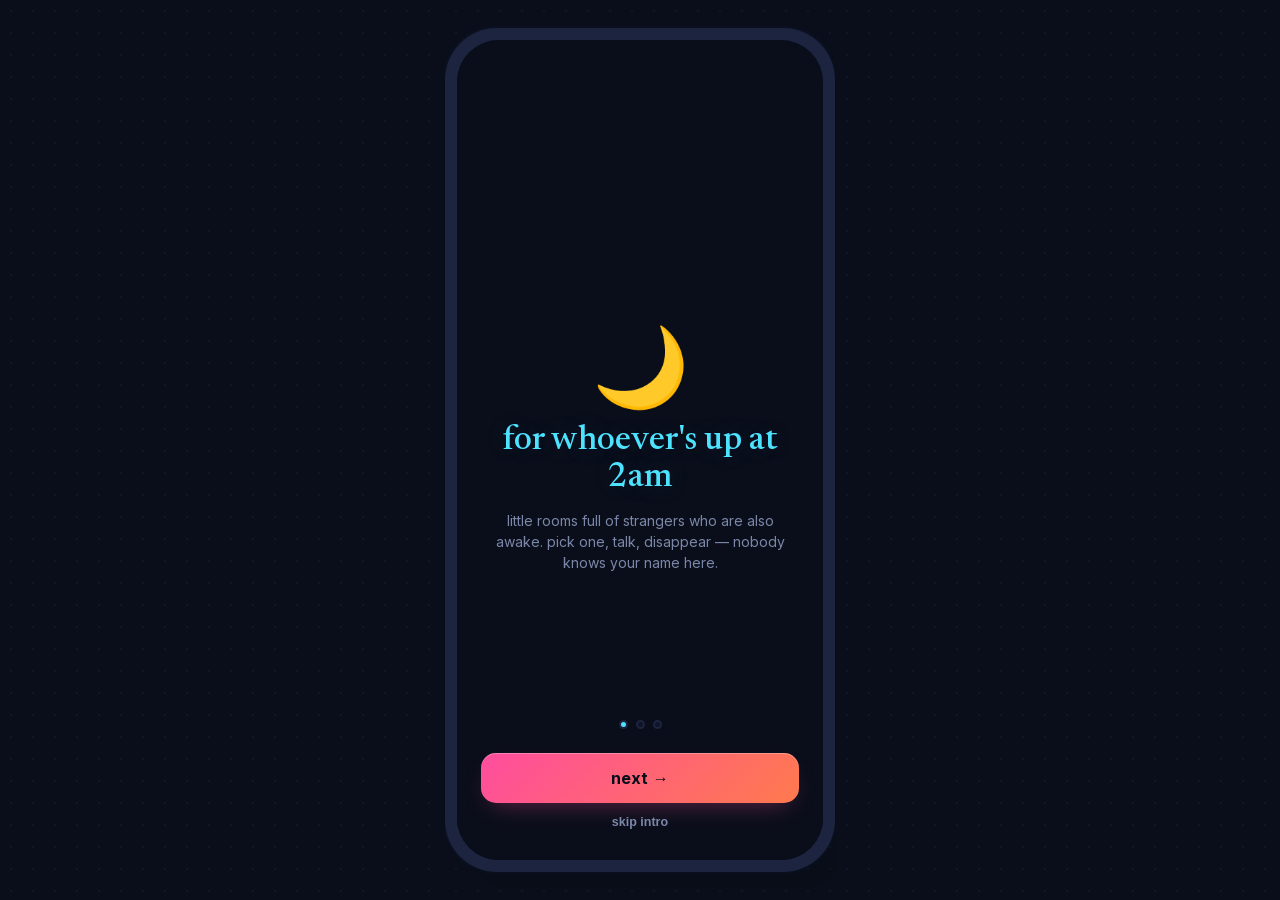
==== index.html @ 30bd14a2 "v90: third-audit batch — attribution, ITT experiment, one table, one-tap answers Measurement (audit " ====
<!DOCTYPE html>
<html lang="en">
<head>
<meta charset="UTF-8" />
<meta name="viewport" content="width=device-width, initial-scale=1.0, viewport-fit=cover" />
<meta name="apple-mobile-web-app-capable" content="yes" />
<meta name="mobile-web-app-capable" content="yes" />
<meta name="apple-mobile-web-app-status-bar-style" content="black-translucent" />
<meta name="apple-mobile-web-app-title" content="Carted" />
<meta name="theme-color" content="#0A0E1A" />
<link rel="manifest" href="manifest.json" />
<link rel="apple-touch-icon" href="icon-192.png" />
<!-- ═══════════════════════ REVIEW GATE (SUNRISE-1, 2026-07-12) ═══════════════════════
  Every new line of copy, emoji, or furniture passes this gate before it ships:
  1. COPY (V1 test): a line survives only if it passes ≥2 of {fires at a THRESHOLD moment,
     does TRUTH-WORK the layout can't, is UNPASTEABLE (voice no clone can lift)}. A disclosed
     fact gets its threshold moments plus exactly ONE ambient home — never two.
  2. DENSITY, two laws: ORDER surfaces (feed/detail/cart/konbini) pass "would DoorDash at 2am show
     this?" — pastiche fidelity is charm (★ratings, receipts, fee line-items stay). ROOM
     surfaces pass damta density — the lamp does the talking; first post above the fold.
  2b. LABELS: cuisine/type labels under restaurant names render Capitalized (CSS transform,
     2026-07-13 founder rule); the app voice everywhere else stays lowercase.
  3. EMOJI: an emoji is either a taught system-noun (👻 🥡 🌅 🚩 🤍 🤝, one 🔥) or DATA
     (dish glyphs, one flag). Never trailing a sentence that already works. NEVER inside a
     Newsreader/serif line. 🌙 has 3 homes, total.
  4. TYPE: 8 sizes only (11/12.5/14/16/19.5/24/34/78, canvas exempt). Quiet furniture ≤500
     weight. One owner per screen: feed=cards, room=posts, reveal=the number, profile=kept-$.
  5. BUDGETS (rendered, 375px): feed ≤2,650 chars/≤60 emojis/≤90 tappables · room ≤1,500/
     ≤55/≤40 · profile ≤900/≤30/≤25. (room+feed re-based 2026-07-13: konbini banner, departures
     strip, hold verb + nightly table were founder-ordered; next panel may re-litigate.) preship-check.sh enforces what greps can.
  PROTECTED (verbatim, do not trim): the NOTICES pool · threshold lines ("the cup keeps.",
  "no points, nothing owed") · "he remembers: you always cart X" · pstat captions ("a missed
  night, forgiven") · composer placeholder burn clause · fic-note "…the order never will be" ·
  cart footer "the button looks real. nothing gets charged." · 988 line · report/terms path. -->
<title>Carted · the 2 am room for night owls</title>
<meta name="description" content="A quiet room for night owls. Cart your 2am craving, send a ghost instead of your money, and sit three minutes with the others who are up. Everything burns at sunrise." />
<style>
  /* self-hosted variable fonts (latin subsets) — no render-blocking @import, the serif survives
     offline, and canvas share-cards render Newsreader without the network. opsz axis applies
     automatically (font-optical-sizing default) so small sizes get the sturdier cuts. */
  @font-face { font-family: 'Newsreader'; font-style: normal; font-weight: 400 700; font-display: swap; src: url('fonts/newsreader-normal.woff2') format('woff2'); }
  @font-face { font-family: 'Newsreader'; font-style: italic; font-weight: 400 600; font-display: swap; src: url('fonts/newsreader-italic.woff2') format('woff2'); }
  @font-face { font-family: 'Inter'; font-style: normal; font-weight: 400 700; font-display: swap; src: url('fonts/inter-normal.woff2') format('woff2'); }
  /* ===== Neon Konbini — the design system (direction A, 2026-07-13). night-permanent, navy grounds
     (never #000), cyan signage + pink accents + filament yellow, film grain, serif for emotion /
     Inter 800 for signage. glow only on display type + interactive states; text-size color = 200-tints. ===== */
  :root {
    --bg: #0A0E1A; --screen: #0A0E1A; --card: #0F1526; --card-hi: #141B30; --line: #1C2440; --ink: #1C2440; --soft: #141B30;
    --border: #1C2440;
    --text: #DFE9FF; --muted: #7B87A8; --accent: #4DE3FF; --accent2: #2FC6E8; --hot: #FF4D9E; --go: #F2A9C4; --neon: #1C3E5E;
    --slate: #9BD2E8; --filament: #FF4D9E; --glow: rgba(77,227,255,0.16);
    --grad: linear-gradient(135deg, #FF4D9E, #FF7A4D);
    --cyan: #4DE3FF; --pink: #FF4D9E; --yell: #FFD24D;
    --cyan-txt: #9BD2E8; --pink-txt: #F2A9C4; --yell-txt: #EFD9A0; --head: #EAF4FF;
    /* TRAP: never write background:var(--ink);color:var(--screen) — both are dark navy now.
       light-foil surfaces (toast, .on chips) use #EAF4FF/#0A0E1A literals instead. */
    --disp: "Newsreader", Georgia, "Times New Roman", serif;
    --bodyf: "Inter", -apple-system, BlinkMacSystemFont, "Segoe UI", sans-serif;
  }
  :focus-visible { outline: 2px solid var(--accent); outline-offset: 2px; }
  /* strip the old sticker treatment app-wide: hairline warm seams, tonal depth, no hard offset shadows */
  .card, .tier-card, .feat-banner, .post, .cup-bar, .composer input, .signin-btn,
  .kclosed, .quests, .passport, .prompts, .drawer .dr-head, .hud .pill, .live-pill, .ebanner,
  .tk-line, .morts-pick, .buddy-nudge, .ghost-quip, .track-skip {
    box-shadow: none !important; border-color: var(--border) !important;
  }
  .card, .tier-card, .feat-banner, .post, .cup-bar, .composer input, .kclosed,
  .quests, .passport, .prompts, .hud .pill, .live-pill, .tk-line { border-width: 1px !important; }
  /* film grain — the analog fingerprint (CSS-only SVG fractal noise) */
  .screen::after { content:""; position:absolute; inset:0; z-index:1; pointer-events:none; opacity:.05; mix-blend-mode:overlay;
    background-image: url("data:image/svg+xml,%3Csvg xmlns='http://www.w3.org/2000/svg' width='120' height='120'%3E%3Cfilter id='n'%3E%3CfeTurbulence type='fractalNoise' baseFrequency='0.9' numOctaves='2'/%3E%3C/filter%3E%3Crect width='100%25' height='100%25' filter='url(%23n)'/%3E%3C/svg%3E"); }
  .body { position: relative; z-index: 2; }
  /* one cool store-light glow from the top of the frame */
  .screen::before { content:""; position:absolute; top:-60px; right:-40px; width:340px; height:300px; z-index:0; pointer-events:none;
    background: radial-gradient(circle at 70% 30%, var(--glow), transparent 62%); filter: blur(8px); }
  /* NIGHT SHIFT (10pm–6am): the app gets quieter as the night gets deeper. dusk paper,
     cream cards still pop, glare and saturation come down. the 2am user is ruminating,
     not celebrating — low-arousal by design. */
  /* Night is now the permanent and only theme — the warm-analog :root above IS night.
     body.night is always present; these rules just tune ambience, never the palette. */
  body.night .ebanner { filter: saturate(.85); }
  body.night .ebanner.night-line { background: transparent; border-style: dashed; color: var(--muted); box-shadow: none; }
  body.hud-off .hud { display: none; }
  * { box-sizing: border-box; -webkit-tap-highlight-color: transparent; }
  html, body {
    margin: 0; height: 100%;
    background: radial-gradient(rgba(77,227,255,.05) 1.5px, transparent 1.5px) 0 0/22px 22px, var(--bg);
    font-family: var(--bodyf);
    color: var(--text); display: flex; align-items: center; justify-content: center; overflow: hidden;
  }
  .phone { position: relative; width: 390px; height: 844px; background: var(--ink); border-radius: 52px; padding: 12px;
    box-shadow: 16px 16px 0 rgba(5,9,18,.16), 0 0 0 2px #0B1120; }
  .notch { position: absolute; top: 14px; left: 50%; transform: translateX(-50%); width: 124px; height: 30px; background: var(--ink); border-radius: 0 0 18px 18px; z-index: 50; }
  .screen { position: relative; width: 100%; height: 100%; border-radius: 42px; overflow: hidden; display: flex; flex-direction: column;
    background: var(--screen); }
  .statusbar { height: 50px; flex: 0 0 50px; display: flex; align-items: flex-end; justify-content: space-between; padding: 0 26px 6px; font-size: 14px; font-weight: 700; letter-spacing: .3px; z-index: 40; }
  .statusbar .dim { color: var(--muted); font-weight: 600; }
  .body { flex: 1; overflow-y: auto; overflow-x: hidden; position: relative; }
  .body::-webkit-scrollbar { display: none; }
  .view { display: none; padding: 4px 18px 92px; animation: fade .25s ease; position: relative; }
  .view > * { position: relative; z-index: 1; }
  .view.active { display: block; }
  @keyframes fade { from { opacity: 0; transform: translateY(6px); } to { opacity: 1; transform: none; } }

  .brand { padding: 6px 2px 12px; position: relative; }
  .brand h1 { margin: 0; font-size: 34px; font-weight: 800; letter-spacing: -.5px; font-family: var(--bodyf); color: var(--cyan); text-shadow: 0 0 18px rgba(77,227,255,.45), 0 0 42px rgba(77,227,255,.20); }
  .brand .sub { color: var(--muted); font-size: 12.5px; margin-top: 3px; font-weight: 700; }
  .brand h1 .wm-ed { color: var(--pink); text-shadow: 0 0 18px rgba(255,77,158,.45), 0 0 42px rgba(255,77,158,.20); }

  .presence { margin: 2px 0 14px; padding: 12px 14px; background: var(--card); border: 2px solid var(--ink); border-radius: 18px; box-shadow: 3px 3px 0 var(--ink); }
  .presence .live { display: flex; align-items: center; gap: 8px; font-size: 14px; font-weight: 800; }
  .dot { width: 9px; height: 9px; border-radius: 50%; background: var(--slate); box-shadow: 0 0 0 0 rgba(77,227,255,.6); animation: pulse 1.8s infinite; }
  @keyframes pulse { 0%{box-shadow:0 0 0 0 rgba(77,227,255,.5);} 70%{box-shadow:0 0 0 10px rgba(77,227,255,0);} 100%{box-shadow:0 0 0 0 rgba(77,227,255,0);} }
  .ghostline { margin-top: 8px; display: flex; gap: 8px; align-items: center; min-height: 24px; overflow: hidden; }
  .ghost-emo { display: inline-block; font-size: 19.5px; animation: bob 2.6s ease-in-out infinite; }
  @keyframes bob { 0%,100%{ transform: translateY(0);} 50%{ transform: translateY(-5px);} }
  .ghostline .msg { font-size: 12.5px; color: var(--muted); white-space: nowrap; transition: opacity .5s, transform .5s; font-weight: 700; }

  .city-bar { display: flex; gap: 8px; overflow-x: auto; padding: 2px 0 14px; }
  .city-bar::-webkit-scrollbar { display: none; }
  .show-all { display:block; width:100%; background:none; border:1px dashed rgba(223,233,255,.18); color:var(--muted); border-radius:12px; padding:10px; font-size:12.5px; margin-top:8px; cursor:pointer; }
  /* DEPARTURES strip — the city-line as a split-flap board tease (text-size ⇒ tints, no glow) */
  .dep-bar { display: flex; align-items: center; gap: 6px; width: 100%; min-width: 0; background: var(--card); border: 1px solid var(--border); border-radius: 10px; padding: 9px 12px; margin: 2px 0 2px; cursor: pointer; text-align: left; font-family: var(--bodyf); font-weight: 800; font-size: 12.5px; letter-spacing: 1.1px; color: var(--cyan-txt); white-space: nowrap; overflow: hidden; }
  .dep-bar .db-plane { color: var(--cyan-txt); letter-spacing: 0; }
  .dep-bar .db-city { color: var(--head); letter-spacing: .3px; overflow: hidden; text-overflow: ellipsis; }
  .dep-bar .db-change { margin-left: auto; flex: 0 0 auto; color: var(--pink-txt); font-size: 11px; letter-spacing: 1.1px; text-transform: uppercase; }

  .tally { display: flex; gap: 10px; margin-bottom: 14px; }
  .tally .box { flex: 1; background: var(--card); border: 2px solid var(--ink); border-radius: 14px; padding: 10px 12px; box-shadow: 2px 2px 0 var(--ink); }
  .tally .box .k { font-size: 11px; color: var(--muted); font-weight: 700; }
  .tally .box .v { font-size: 16px; font-weight: 800; margin-top: 2px; }
  .tally .v.green { color: var(--go); }

  .seg { display: flex; gap: 6px; background: var(--card); border: 2px solid var(--ink); border-radius: 14px; padding: 4px; margin-bottom: 16px; box-shadow: 2px 2px 0 var(--ink); }
  .seg button { flex: 1; background: none; border: none; color: var(--muted); font-weight: 800; font-size: 12.5px; padding: 9px; border-radius: 9px; cursor: pointer; }
  .seg button.on { background: var(--accent2); color: var(--ink); }

  .section-label { font-size: 12.5px; color: var(--cyan-txt); font-weight: 800; margin: 4px 2px 10px; text-transform: uppercase; letter-spacing: 1.1px; }

  .card { position: relative; display: flex; gap: 13px; padding: 11px; margin-bottom: 14px; background: var(--card); border: 2.5px solid var(--ink); border-radius: 20px; cursor: pointer; transition: transform .12s ease, background .15s, box-shadow .12s; box-shadow: 5px 5px 0 var(--ink); }
  .card:active { transform: translate(2px,3px); box-shadow: 1px 2px 0 var(--ink); background: var(--card-hi); }
  .thumb { width: 128px; height: 128px; flex: 0 0 128px; align-self: center; border-radius: 15px; display: flex; align-items: center; justify-content: center; font-size: 34px; background: var(--card-hi); border: 2.5px solid var(--ink); overflow: hidden; box-shadow: 2px 2px 0 var(--ink); }
  .thumb .ph-img { width: 100%; height: 100%; object-fit: cover; display: block; }
  .hero .ph-img { width: 100%; height: 100%; object-fit: cover; border-radius: 22px; display: block; }
  .meta { flex: 1; min-width: 0; display: flex; flex-direction: column; overflow: hidden; }
  .meta .name { font-size: 19.5px; font-weight: 500; font-family: var(--disp); line-height: 1.1; color: var(--text); }
  .meta .name .en { color: var(--muted); font-weight: 500; font-size: 12.5px; text-transform: capitalize; font-family: var(--bodyf); }
  .meta .shop { font-size: 12.5px; color: var(--muted); margin-top: 3px; font-weight: 600; text-transform: capitalize; }
  .meta .cprow { margin-top: 7px; overflow: hidden; }
  .meta .cpchip { display: inline-flex; align-items: center; gap: 4px; background: var(--hot); color: #14060F; font-family: var(--disp); font-weight: 700; font-size: 11px; padding: 3px 9px; border: 2px solid var(--ink); border-radius: 10px; box-shadow: 1.5px 1.5px 0 var(--ink); white-space: nowrap; }
  .meta .row { display: flex; align-items: center; flex-wrap: wrap; gap: 3px 7px; margin-top: 7px; font-size: 12.5px; color: var(--muted); font-weight: 600; }
  .meta .row .rate { color: #9BD2E8; font-weight: 800; }
  .meta .price { margin-top: auto; padding-top: 7px; font-size: 16px; font-weight: 700; font-family: var(--disp); color: var(--pink-txt); white-space: nowrap; }
  .meta .price .p-eta { color: var(--muted); font-family: var(--bodyf); font-weight: 500; font-size: 12.5px; }
  .fav.on { color: var(--hot); }

  .loading { text-align: center; padding: 50px 20px; color: var(--text); font-weight: 700; }
  .spinner { width: 34px; height: 34px; border: 3px solid var(--soft); border-top-color: var(--accent); border-radius: 50%; margin: 0 auto 16px; animation: spin 1s linear infinite; }
  @keyframes spin { to { transform: rotate(360deg); } }
  .osm-credit { text-align: center; color: var(--muted); font-size: 11px; padding: 14px 0 4px; }

  .back { background: none; border: none; color: var(--cyan-txt); font-size: 14px; font-weight: 800; padding: 6px 0; cursor: pointer; }
  .hero { height: 244px; border-radius: 20px; margin: 6px 0 12px; position: relative; display: flex; align-items: center; justify-content: center; font-size: 78px; background: var(--card-hi); border: 2.5px solid var(--ink); box-shadow: 5px 5px 0 var(--ink); overflow: hidden; }
  .hero::after { content: ""; position: absolute; inset: 0; z-index: 1; background: linear-gradient(to top, rgba(5,9,18,.8) 0%, rgba(5,9,18,.12) 34%, rgba(5,9,18,0) 56%); pointer-events: none; }
  .hero .city-tag { position: absolute; top: 12px; left: 12px; z-index: 2; background: var(--card); border: 2px solid var(--ink); border-radius: 14px; padding: 5px 11px; font-size: 12.5px; font-weight: 800; }
  .hero .d-fav { position: absolute; top: 11px; right: 11px; z-index: 2; width: 40px; height: 40px; border-radius: 50%; border: 2px solid var(--ink); background: var(--card); color: #A9B4CE; font-size: 19.5px; line-height: 1; cursor: pointer; display: flex; align-items: center; justify-content: center; box-shadow: 2px 2px 0 var(--ink); }
  .hero .d-fav.on { color: var(--hot); background: var(--card-hi); }
  .hero .hero-name { position: absolute; left: 15px; right: 15px; bottom: 13px; z-index: 2; color: #fff; }
  .hero .hero-name .hn-title { font-family: var(--disp); font-weight: 700; font-size: 24px; line-height: 1.04; text-shadow: 0 2px 9px rgba(0,0,0,.5); }
  .hero .hero-name .hn-sub { font-size: 12.5px; font-weight: 700; margin-top: 3px; opacity: .96; text-transform: capitalize; text-shadow: 0 1px 7px rgba(0,0,0,.55); }
  .d-stats { display: flex; gap: 16px; margin: 4px 2px 10px; font-size: 12.5px; color: var(--muted); }
  .d-stats b { color: var(--text); }
  .d-desc { font-size: 12.5px; color: var(--muted); font-style: italic; line-height: 1.4; margin: 0 2px 10px; }
  .reviews { margin-top: 6px; }
  .review { background: var(--card); border: 2px solid var(--ink); border-radius: 14px; padding: 12px 14px; margin-bottom: 10px; }
  .review .top { display: flex; justify-content: space-between; font-size: 12.5px; color: var(--muted); margin-bottom: 6px; }
  .review .stars { color: #9BD2E8; }
  .review .text { font-size: 14px; line-height: 1.45; }

  .cta { position: sticky; bottom: 0; width: 100%; cursor: pointer; background: var(--grad); color: #0A0E1A; font-size: 16px; font-weight: 700; font-family: var(--bodyf); letter-spacing: .1px; padding: 15px; border-radius: 15px; margin-top: 8px; border: none; box-shadow: 0 1px 0 rgba(255,255,255,.28) inset, 0 10px 26px -12px rgba(255,77,158,.45); transition: transform .12s ease, filter .12s ease; }
  .cta:active { transform: translateY(1px) scale(.995); filter: brightness(1.06); }
  .cta.secondary { background: transparent; color: var(--text); border: 1px solid var(--border); box-shadow: none; font-weight: 600; }
  .cta.secondary:active { transform: translateY(1px); background: var(--card-hi); }
  .cta.gold { background: linear-gradient(135deg, #4DE3FF, #FF4D9E); color: #0A0E1A; box-shadow: 0 1px 0 rgba(255,255,255,.25) inset, 0 12px 30px -12px rgba(255,77,158,.4); }
  .cta.gold:active { transform: translateY(1px) scale(.995); filter: brightness(1.06); }

  .cart-item { display: flex; align-items: center; gap: 12px; padding: 12px 0; border-bottom: 2px dashed #3A4666; }
  .cart-item .ci-thumb { width: 54px; height: 54px; flex: 0 0 54px; border-radius: 11px; border: 2px solid var(--ink); overflow: hidden; display: flex; align-items: center; justify-content: center; background: var(--card-hi); font-size: 34px; box-shadow: 2px 2px 0 var(--ink); }
  .cart-item .ci-thumb .ph-img { width: 100%; height: 100%; object-fit: cover; display: block; }
  .cart-item .nm { flex: 1; font-size: 14px; font-weight: 600; }
  .cart-item .pr { font-weight: 700; font-size: 14px; }
  .cart-item .rm { background: none; border: none; color: var(--muted); font-size: 19.5px; cursor: pointer; padding: 4px 8px; }
  .summary { margin: 18px 0 8px; }
  .summary .line { display: flex; justify-content: space-between; padding: 6px 0; font-size: 14px; color: var(--muted); }
  .summary .line.total { color: var(--text); font-weight: 800; font-size: 19.5px; border-top: 2px solid var(--ink); margin-top: 6px; padding-top: 12px; }
  .fee-callout { text-align: center; color: #F2A9C4; font-size: 12.5px; font-weight: 700; margin: 4px 0 2px; }
  .empty { text-align: center; color: var(--muted); padding: 60px 20px; }
  .empty .big { font-size: 34px; margin-bottom: 12px; }

  .track-wrap { text-align: center; padding-top: 10px; }
  /* ----- map: ghost-courier route (curved SVG path + gliding Mort) ----- */
  .map { height: 210px; border-radius: 18px; margin: 6px 0 18px; position: relative; overflow: hidden;
    background: radial-gradient(120% 80% at 18% 86%, rgba(77,227,255,.10) 0 16%, transparent 60%), radial-gradient(120% 80% at 84% 16%, rgba(255,77,158,.10) 0 14%, transparent 58%), repeating-linear-gradient(0deg, #0C1220 0 24px, #101830 24px 26px), repeating-linear-gradient(90deg, rgba(30,40,70,.55) 0 24px, rgba(14,20,38,.55) 24px 26px), #0B101E; border: 1px solid var(--border); box-shadow: inset 0 0 60px rgba(0,0,0,.5); }
  .map.arrive { animation: mapflash .5s ease; }
  @keyframes mapflash { 0%{ box-shadow: inset 0 0 60px rgba(0,0,0,.5); } 30%{ box-shadow: inset 0 0 60px rgba(0,0,0,.5), 0 0 0 3px rgba(77,227,255,.4); } 100%{ box-shadow: inset 0 0 60px rgba(0,0,0,.5); } }
  .map .block { position: absolute; border: 1px solid rgba(77,227,255,.10); border-radius: 5px; }
  .map .b1 { width: 38px; height: 30px; left: 22%; top: 18%; }
  .map .b2 { width: 30px; height: 40px; left: 60%; top: 56%; }
  .map .b3 { width: 26px; height: 24px; left: 40%; top: 70%; }
  .route { position: absolute; inset: 0; width: 100%; height: 100%; pointer-events: none; }
  .route .casing { fill: none; stroke: #060912; stroke-width: 11; stroke-linecap: round; }
  .route .bed { fill: none; stroke: rgba(223,233,255,.13); stroke-width: 7; stroke-linecap: round; }
  .route .ants { fill: none; stroke: rgba(223,233,255,.22); stroke-width: 3; stroke-linecap: round; stroke-dasharray: 2 11; animation: ants 1.1s linear infinite; }
  @keyframes ants { to { stroke-dashoffset: -26; } }
  .route .done { fill: none; stroke: var(--accent); stroke-width: 7; stroke-linecap: round; stroke-dasharray: var(--len) var(--len); stroke-dashoffset: var(--len); transition: stroke-dashoffset .8s ease; filter: drop-shadow(0 0 6px var(--glow)); }
  .pin { position: absolute; font-size: 24px; transform: translate(-50%,-78%); z-index: 3; filter: drop-shadow(2px 2px 0 rgba(5,9,18,.28)); }
  .pin .halo { position: absolute; left: 50%; top: 64%; width: 30px; height: 13px; border-radius: 50%; transform: translate(-50%,-50%); z-index: -1; }
  .pin.shop { left: 14%; top: 80%; } .pin.shop .halo { background: rgba(77,227,255,.5); animation: halo 2.2s ease-in-out infinite; }
  .pin.home { left: 86%; top: 18%; } .pin.home .halo { background: rgba(255,77,158,.5); animation: halo 2.2s ease-in-out .6s infinite; }
  @keyframes halo { 0%,100%{ transform: translate(-50%,-50%) scale(.7); opacity: .4; } 50%{ transform: translate(-50%,-50%) scale(1.25); opacity: .85; } }
  .rider { position: absolute; left: 14%; top: 80%; font-size: 34px; z-index: 4; transform: translate(-50%,-58%); transition: left .8s ease, top .8s ease, opacity .55s ease; will-change: left, top; filter: drop-shadow(2px 2px 0 rgba(5,9,18,.35)); }
  .rider .mort { display: inline-block; position: relative; animation: bob 1.4s ease-in-out infinite; }
  .rider .mort .rider-hat { position: absolute; top: -0.55em; left: 50%; transform: translateX(-50%) rotate(-8deg); font-size: .62em; }
  .rider .veh { position: absolute; left: 62%; bottom: -2px; font-size: 24px; animation: bob 1.4s ease-in-out .2s infinite; }
  @keyframes bob { 0%,100%{ transform: translateY(0) rotate(-3deg); } 50%{ transform: translateY(-4px) rotate(3deg); } }
  .rider .puff { position: absolute; right: 84%; top: 56%; font-size: 14px; opacity: .55; animation: puff 1.1s ease-out infinite; }
  @keyframes puff { 0%{ opacity: .5; transform: translateX(0) scale(.7); } 100%{ opacity: 0; transform: translateX(-16px) scale(1.1); } }
  .eta-chip { position: absolute; left: 14%; top: 80%; transform: translate(-50%,-150%); z-index: 5; background: var(--accent); color: #0A0E1A; font-family: var(--bodyf); font-weight: 700; font-size: 12.5px; padding: 4px 9px; border-radius: 11px; box-shadow: 0 6px 18px -8px var(--glow); white-space: nowrap; transition: left .8s ease, top .8s ease; }
  .eta-chip::after { content: ""; position: absolute; left: 50%; bottom: -5px; transform: translateX(-50%); border: 5px solid transparent; border-top-color: var(--accent); }
  .eta { font-size: 34px; font-weight: 800; letter-spacing: -1px; font-family: var(--disp); }
  .eta .u { font-size: 16px; color: var(--muted); font-weight: 600; }
  .stage { color: var(--muted); font-size: 14px; margin-top: 6px; min-height: 22px; }
  .track-presence { margin-top: 16px; font-size: 12.5px; color: var(--muted); }
  .reveal { animation: fade .4s ease; text-align: center; padding: 4px 6px 8px; }
  .reveal .moon { font-size: 34px; }
  .reveal .punch { font-size: 19.5px; font-weight: 700; margin: 12px 0 6px; line-height: 1.4; font-family: var(--disp); }
  /* the $-saved is the hero of the whole app — the TikTok money number. a single amber
     filament numeral glowing in the dark, set in the display serif. no sticker, no green. */
  .reveal .saved { font-family: var(--disp); font-size: 78px; font-weight: 500; line-height: .94; color: var(--filament); margin: 12px 0 4px; letter-spacing: -2px;
    text-shadow: 0 0 34px rgba(255,77,158,.28), 0 0 10px rgba(255,77,158,.32); }
  .reveal .saved .cur { font-size: 34px; vertical-align: 24px; color: var(--pink); letter-spacing: 0; margin-right: 1px; }
  .reveal .saved .lbl { display: block; font-family: var(--bodyf); font-size: 12.5px; font-weight: 600; letter-spacing: 2.5px; text-transform: uppercase; color: var(--muted); margin-top: 10px; text-shadow: none; }
  .reveal .ghost-quip { font-family: var(--disp); font-style: italic; font-size: 14px; color: var(--muted); line-height: 1.5; max-width: 300px; margin: 4px auto 0; }
  .reveal .sub { color: var(--muted); font-size: 14px; line-height: 1.5; max-width: 300px; margin-left: auto; margin-right: auto; }
  .track-skip { margin-top: 14px; background: transparent; border: none; color: var(--muted); font-family: var(--disp); font-weight: 600; font-size: 12.5px; cursor: pointer; text-decoration: underline; }
  /* feed identity band — first-night-only premise line (lifecycle-gated) */
  /* ----- globe: international flight route ----- */
  .globe-box { height: 234px; margin: 6px 0 14px; position: relative; overflow: hidden; }
  .globe-box .land polygon { fill: #22304E; stroke: #35476B; stroke-width: .5; stroke-linejoin: round; }
  .globe-box svg { display: block; width: 100%; height: 100%; overflow: visible; }
  .globe-box .grat polyline { fill: none; stroke: rgba(77,227,255,.16); stroke-width: 1; }
  .globe-box .arc-bed { fill: none; stroke: rgba(223,233,255,.18); stroke-width: 2; stroke-dasharray: 1.5 5; stroke-linecap: round; }
  .globe-box .arc { fill: none; stroke: var(--accent); stroke-width: 3.2; stroke-linecap: round; filter: drop-shadow(0 0 6px var(--glow)); }
  .globe-box .gpin-dot { stroke: #060912; stroke-width: 2.5; }
  .globe-box .gpin-o { fill: var(--cyan); } .globe-box .gpin-d { fill: var(--hot); }
  .globe-box .gplane { transition: transform 2.4s linear; }
  .globe-box .gplane .gplane-body { fill: var(--accent2); stroke: var(--ink); stroke-width: 2.2; stroke-linejoin: round; stroke-linecap: round; filter: drop-shadow(1.5px 1.5px 0 var(--ink)); }
  .globe-box .gplane .gplane-halo { fill: rgba(77,227,255,.55); stroke: none; animation: gplaneHalo 1.3s ease-in-out infinite; }
  @keyframes gplaneHalo { 0%,100%{ transform: scale(.85); opacity: .35; } 50%{ transform: scale(1.15); opacity: .8; } }
  .globe-box .glabel { position: absolute; left: 50%; bottom: 8px; transform: translateX(-50%); display: inline-block; max-width: 92%; white-space: nowrap; padding: 4px 12px; border-radius: 999px; background: var(--card-hi); border: 1px solid var(--border); box-shadow: 0 6px 16px -8px rgba(0,0,0,.6); text-align: center; font-family: var(--disp); font-weight: 500; font-size: 12.5px; line-height: 1.25; letter-spacing: .2px; color: var(--text); }
  @media (prefers-reduced-motion: reduce) {
    .map.arrive, .route .ants, .pin .halo, .rider .mort, .rider .puff { animation: none !important; }
    .route .done, .rider, .eta-chip { transition: none !important; }
    .rider .puff { display: none; }
  }

  .brand .live2 { display: flex; align-items: center; gap: 8px; font-size: 12.5px; color: var(--muted); margin-top: 5px; }
  .composer { display: flex; gap: 8px; margin-bottom: 16px; }
  .composer input { flex: 1; background: var(--card); border: 2px solid var(--ink); border-radius: 14px; padding: 13px 14px; color: var(--text); font-size: 16px; outline: none; font-family: var(--bodyf); font-weight: 600; }
  .composer input:focus { border-color: var(--accent); box-shadow: 0 0 0 3px var(--glow); }
  .composer input::placeholder { color: var(--muted); }
  .composer button { border: none; background: var(--grad); color: #0A0E1A; font-weight: 700; font-size: 14px; padding: 0 20px; border-radius: 14px; cursor: pointer; }
  .p-quote { font-size: 11px; color: var(--muted); font-style: italic; font-family: var(--disp); border-left: 2px solid var(--border); padding-left: 7px; margin-bottom: 3px; }
  .post .ptext { cursor: pointer; }
  /* ===== NIGHT ROOMS ===== */
  .hbtn { background:none; border:none; font-size:12.5px; cursor:pointer; padding:0 3px; opacity:.85; }
  .mort-ln { font-family:var(--disp); font-style:italic; font-size:12.5px; color:var(--cyan-txt); margin:0 2px 8px; min-height:17px; }
  #view-room.inroom .brand, #view-room.inroom #room-podium, #view-room.inroom #room-ash { display: none; }
  .qc-row { display:flex; flex-wrap:wrap; gap:6px; margin-top:8px; }
  .qc { background:var(--card-hi); border:1px solid rgba(77,227,255,.28); color:var(--text); font-family:var(--bodyf); font-size:11.5px; font-weight:700; border-radius:999px; padding:5px 10px; cursor:pointer; }
  .qc:active { transform:scale(.96); }
  .roulette { display:block; width:100%; text-align:center; background:linear-gradient(135deg,#4DE3FF,#FF4D9E); color:#0A0E1A; font-weight:800; font-size:14px; border:none; border-radius:13px; padding:12px; margin:2px 0 12px; cursor:pointer; box-shadow:0 10px 26px -14px rgba(255,77,158,.5); }
  .rroom { width:100%; display:flex; align-items:center; gap:11px; background:var(--card); border:1px solid var(--border); border-radius:14px; padding:12px 13px; margin-bottom:9px; cursor:pointer; text-align:left; color:var(--text); }
  .rroom.main { border-color:rgba(77,227,255,.35); }
  .rroom.priv { border-style:dashed; border-color:rgba(255,77,158,.35); }
  .rroom .ic { font-size:22px; flex:0 0 auto; }
  .rroom .mid { flex:1; min-width:0; display:flex; flex-direction:column; }
  .rroom .nm { font-weight:700; font-size:14px; }
  .rroom .st { font-size:11px; color:var(--muted); margin-top:1px; overflow:hidden; text-overflow:ellipsis; white-space:nowrap; }
  .rroom .go { color:var(--muted); font-size:19.5px; }
  .ch-head { display:flex; align-items:center; gap:8px; margin:0 0 6px; }
  .ch-head .back { padding:6px 0; flex:0 0 auto; }
  .ch-head b { flex:1; min-width:0; font-size:14px; overflow:hidden; text-overflow:ellipsis; white-space:nowrap; }
  .ch-head .ch-meta { flex:0 0 auto; font-size:11px; color:var(--muted); display:flex; align-items:center; gap:6px; }
  .ch-pin { display:block; width:100%; text-align:left; background:#141B30; border:1px solid rgba(255,210,77,.3); border-radius:10px; padding:8px 11px; font-size:12.5px; color:var(--yell-txt); font-family:var(--disp); font-style:italic; margin-bottom:10px; cursor:pointer; }
  .ch-pin b { color:var(--text); font-weight:600; }
  #chat-msgs { display:flex; flex-direction:column; gap:8px; margin-bottom:12px; min-height:120px; }
  .cmsg { max-width:86%; align-self:flex-start; background:var(--card); border:1px solid var(--line); border-radius:13px 13px 13px 4px; padding:7px 11px; }
  .cmsg.me { align-self:flex-end; border-radius:13px 13px 4px 13px; background:#182142; border-color:rgba(77,227,255,.25); }
  .cmsg.gh { border-style:dashed; }
  .cmsg .cwho { font-size:9.5px; font-weight:800; color:var(--cyan-txt); margin-bottom:1px; }
  .cmsg .cwho.g { color:var(--pink-txt); }
  .cmsg.me .cwho { color:var(--cyan); }
  .cmsg .ctx { font-size:13px; color:var(--text); line-height:1.4; }
  .ch-empty { text-align:center; color:var(--muted); font-size:12.5px; font-family:var(--disp); font-style:italic; padding:26px 12px; }
  .ash-line { display:block; width:100%; text-align:left; background:transparent; border:none; cursor:pointer; font-family:var(--disp); font-style:italic; font-size:12.5px; line-height:1.5; color:var(--muted); padding:2px 2px 10px; }
  .composer.lamp input { border-color:var(--pink); box-shadow:0 0 12px rgba(255,77,158,.26); }
  .composer.lamp input:focus { border-color:var(--pink); box-shadow:0 0 0 3px rgba(255,77,158,.2), 0 0 14px rgba(255,77,158,.28); }
  .reacts .chip.r-hold.on { box-shadow: 0 0 10px rgba(255,77,158,.32), 2px 2px 0 var(--ink); }
  .post { background: var(--card); border: 1px solid var(--border); border-radius: 16px; padding: 13px 14px; margin-bottom: 12px; animation: fade .3s ease; }
  .post.mine { border-color: rgba(77,227,255,.45); background: var(--card-hi); }
  .post .phead { display: flex; align-items: center; gap: 9px; margin-bottom: 8px; }
  .post .pic { font-size: 24px; }
  .post .pmeta { font-size: 11px; color: var(--muted); }
  .post .pmeta b { color: var(--text); font-weight: 700; }
  .post .mine-tag { color: var(--cyan-txt); font-weight: 700; }
  .post.ghostp { background: linear-gradient(0deg, rgba(77,227,255,.06), rgba(77,227,255,.06)), var(--card); border-style: dashed; }
  .doorway { position:absolute; inset:0; z-index:125; background:#070B14; display:flex; flex-direction:column; align-items:center; justify-content:center; gap:12px; padding:30px; text-align:center; animation: fade .5s ease; }
  .doorway.out { opacity:0; transition:opacity .6s ease; }
  .doorway .dw-line { font-family:var(--disp); font-style:italic; font-size:24px; color:var(--cyan); }
  .doorway .dw-sub { font-size:14px; color:var(--muted); max-width:300px; line-height:1.5; }
  .cbr-shelf .sh-cup { font-size:16px; opacity:.22; filter:grayscale(.6); }
  .cbr-shelf .sh-cup.taken { opacity:1; filter:none; }
  .cbr-shelf .sh-cup.tonight { opacity:.75; filter:none; }
  .cbr-shelf .sh-cup.tonight.taken { opacity:1; }
  .notice { font-size:11px; color:var(--muted); font-style:italic; margin-top:6px; }
  .nod-btn { background:none; border:1px solid rgba(223,233,255,.16); color:var(--text); border-radius:999px; font-size:12.5px; padding:4px 13px; margin-top:8px; }
  .nod-btn.done { color:var(--muted); border-style:dashed; }
  .nod-n { font-size:11px; color:var(--slate); margin-left:8px; }
  .pchip.usual { border-color:rgba(77,227,255,.55); box-shadow:0 0 10px rgba(77,227,255,.25); }
  body.winter { --glow: rgba(90,160,255,.14); }
  body.winter .screen::before { filter: blur(8px) saturate(1.15); }
  .post.letter { border-style: solid; border-color: rgba(255,77,158,.26); background: linear-gradient(0deg, rgba(255,77,158,.05), rgba(255,77,158,.05)), var(--card); }
  .post.letter .ptext { font-family: var(--disp); font-style: italic; font-size: 14px; line-height: 1.55; }
  .l-ack { margin-top: 8px; font-size: 12.5px; color: var(--muted); font-style: italic; }
  .post .gtag { color: var(--slate); font-weight: 700; }
  .ghost-note { font-size: 11px; color: var(--muted); font-weight: 700; margin-top: 5px; line-height: 1.35; }
  .kclosed { background: var(--card); border: 2px dashed var(--ink); border-radius: 16px; padding: 15px 16px; text-align: center; font-weight: 800; font-size: 14px; margin-top: 4px; box-shadow: 3px 3px 0 var(--ink); }
  .kclosed .kc-sub { font-size: 11px; color: var(--muted); font-weight: 700; margin-top: 6px; }
  .tk-line { background: var(--card); border: 2px solid var(--ink); border-radius: 14px; padding: 10px 12px; font-size: 12.5px; font-weight: 700; color: var(--muted); margin-bottom: 10px; box-shadow: 2px 2px 0 var(--ink); }
  .tk-line b { color: var(--text); }
  .fic-note { font-size: 11px; color: var(--muted); font-weight: 700; margin-top: 14px; text-align: center; }
  /* the 2am room runs dimmer + warmer than the daylight feed — low-arousal by design */
  /* the room runs a touch dimmer + warmer than the daylight feed (low-arousal by design) —
     tint the page background (.screen) so it adapts to the permanent night palette, and keep the room's
     content on the SAME 18px inset as every other view (no bleed, no misalignment). */
  body.in-room .screen, body.night.in-room .screen { background: #070B14; }
  #view-room .post { animation-duration: .6s; }
  .reacts .chip .rlbl { font-size: 11px; font-weight: 800; color: var(--muted); margin: 0 4px 0 4px; }
  .reacts .chip.on .rlbl { color: inherit; }
  /* the noodle cup — entry bar + the break overlay (our version of damta's cigarette) */
  .cup-bar { width: 100%; display: flex; align-items: center; gap: 13px; background: linear-gradient(120deg, rgba(255,77,158,.12), rgba(77,227,255,.05)), var(--card-hi); border: 1px solid rgba(255,77,158,.5); border-radius: 18px; padding: 18px 15px; margin: 2px 0 14px; cursor: pointer; text-align: left; color: var(--text); box-shadow: 0 0 22px rgba(255,77,158,.16); }
  .cup-bar:active { transform: translate(2px,2px); box-shadow: 1px 1px 0 var(--ink); }
  .cup-bar .cbr-ic { font-size: 34px; }
  .cup-bar .cbr-txt { flex: 1; display: flex; flex-direction: column; min-width: 0; }
  .cup-bar .cbr-txt b { font-family: var(--disp); font-weight: 600; font-size: 19.5px; line-height: 1.2; color: var(--pink); text-shadow: 0 0 14px rgba(255,77,158,.3); }
  .cup-bar .cbr-sub { font-size: 12.5px; color: var(--muted); font-weight: 500; margin-top: 2px; }
  .cup-bar .cbr-go { font-size: 24px; font-weight: 800; }
  .booth-empty { text-align: center; color: var(--muted); font-size: 12.5px; padding: 26px 12px; font-family: var(--disp); font-style: italic; }
  .room-rules-line { font-size: 11px; color: var(--muted); font-weight: 700; margin: -8px 0 14px; text-align: center; }
  .room-rules-line a { color: inherit; text-decoration: underline; }
  .cup-ov { position: absolute; inset: 0; z-index: 120; background: #0A0E1A; background-image: radial-gradient(90% 62% at 50% 42%, #16203A 0%, #0D1426 54%, #060912 100%); display: flex; align-items: center; justify-content: center; animation: fade .3s ease; }
  .cup-emo, .cup-scene .cup-emo { filter: drop-shadow(0 14px 30px rgba(0,0,0,.5)) drop-shadow(0 0 34px rgba(77,227,255,.12)); }
  .cup-scene { text-align: center; color: var(--text); width: 100%; padding: 24px; position: relative; }
  .cup-x { position: absolute; top: -6px; right: 12px; background: none; border: none; color: var(--muted); font-size: 19.5px; font-weight: 600; cursor: pointer; padding: 8px; }
  .cup-others { font-size: 12.5px; font-weight: 600; color: var(--slate); margin-bottom: 8px; }
  .cup-snd { background: none; border: 1px solid rgba(223,233,255,.14); color: var(--muted); border-radius: 999px; font-size: 11px; padding: 4px 12px; margin-bottom: 30px; }
  .cup-stage { position: relative; display: inline-block; cursor: pointer; user-select: none; -webkit-user-select: none; touch-action: none; }
  .cup-emo { font-size: 78px; line-height: 1.1; filter: drop-shadow(0 12px 26px rgba(0,0,0,.5)); }
  .cup-steam { position: absolute; left: 50%; top: -30px; transform: translateX(-50%); display: flex; gap: 9px; pointer-events: none; }
  .cup-steam span { font-size: 19.5px; color: var(--cyan); opacity: .55; animation: steam 2.6s ease-in-out infinite; }
  .cup-steam span:nth-child(2) { animation-delay: .9s; }
  .cup-steam span:nth-child(3) { animation-delay: 1.7s; }
  .cup-steam.blown span { animation-duration: .7s; opacity: .25; }
  @keyframes steam { 0% { transform: translateY(10px) scaleX(1); opacity: 0; } 30% { opacity: .85; } 100% { transform: translateY(-16px) scaleX(1.4); opacity: 0; } }
  .cup-flavor { margin-top:8px; font-size:11px; font-weight:800; letter-spacing:.08em; text-transform:uppercase; color:var(--pink-txt); }
  .cup-clock { font-family: var(--disp); font-size: 34px; font-weight: 500; margin-top: 12px; letter-spacing: 1px; color: var(--cyan); text-shadow: 0 0 26px rgba(77,227,255,.22); }
  .cup-hint { font-size: 12.5px; color: var(--muted); font-weight: 400; margin-top: 6px; font-style: italic; font-family: var(--disp); }
  .cup-ghostline { margin-top: 24px; font-size: 14px; font-weight: 700; color: #D6E4F5; opacity: .9; min-height: 20px; }
  @media (prefers-reduced-motion: reduce) { .cup-steam span { animation: none; } }
  /* ===== mort's capsule machine + the collection ===== */
  :root { --cap-c: #7B87A8; --cap-u: #4DE3FF; --cap-r: #FF4D9E; --cap-s: #FFD24D; }
  .coll-head { display: flex; justify-content: space-between; align-items: baseline; font-size: 12.5px; color: var(--muted); margin: 8px 2px; font-weight: 700; }
  .coll-head b { color: var(--text); font-variant-numeric: tabular-nums; }
  .gm-open { width: 100%; display: flex; align-items: center; justify-content: center; gap: 8px; background: var(--card-hi); border: 1px solid var(--border); border-radius: 12px; color: var(--text); font-weight: 800; font-size: 14px; padding: 11px; cursor: pointer; margin: 0 0 10px; font-family: var(--bodyf); }
  .wd-fit.tier-u { border-color: rgba(77,227,255,.45) !important; }
  .wd-fit.tier-r { border-color: rgba(255,77,158,.5) !important; }
  .wd-fit.tier-s { border-color: rgba(255,210,77,.55) !important; }
  .wd-fit.lock { border-style: dashed; }
  .gacha-scene .gm-mort { margin-bottom: 4px; }
  .gm-machine { width: 168px; margin: 0 auto; user-select: none; -webkit-user-select: none; filter: drop-shadow(0 14px 28px rgba(0,0,0,.45)); }
  .gm-sign { font-family: var(--bodyf); font-weight: 800; font-size: 12px; letter-spacing: 4px; color: var(--pink-txt); text-shadow: 0 0 12px rgba(255,77,158,.55); background: var(--card); border: 1.5px solid rgba(255,77,158,.5); border-bottom: none; border-radius: 12px 12px 0 0; padding: 5px 0 4px; }
  .gm-dome { height: 96px; border-radius: 0; background: radial-gradient(130% 110% at 30% 16%, rgba(223,233,255,.18), rgba(223,233,255,.04) 55%, rgba(223,233,255,.02)); border: 1.5px solid rgba(77,227,255,.35); border-bottom: none; position: relative; overflow: hidden; box-shadow: inset 0 -14px 22px rgba(0,0,0,.35), inset 0 6px 14px rgba(223,233,255,.07); }
  .gm-cap { position: absolute; width: 30px; height: 30px; border-radius: 50%; bottom: 6px; border: 1px solid rgba(0,0,0,.4); }
  .gm-cap::after { content: ""; position: absolute; left: 0; right: 0; bottom: 0; height: 50%; background: rgba(255,255,255,.78); border-radius: 0 0 15px 15px; }
  .gm-cap.c1 { left: 8px; background: var(--cap-u); }
  .gm-cap.c2 { left: 40px; bottom: 12px; background: var(--cap-r); }
  .gm-cap.c3 { left: 72px; background: var(--cap-s); }
  .gm-cap.c4 { left: 104px; bottom: 14px; background: var(--cap-c); }
  .gm-cap.c5 { left: 132px; background: var(--cap-r); width: 26px; height: 26px; }
  .gm-cap.c6 { left: 26px; bottom: 34px; background: var(--cap-c); width: 24px; height: 24px; transform: rotate(24deg); }
  .gm-body { background: linear-gradient(160deg, rgba(255,77,158,.16), rgba(77,227,255,.05)), var(--card); border: 1.5px solid rgba(255,77,158,.5); border-radius: 0 0 18px 18px; padding: 12px 11px; display: flex; align-items: center; justify-content: space-between; gap: 8px; box-shadow: 0 0 18px rgba(255,77,158,.14); }
  .gm-crank { width: 46px; height: 46px; border-radius: 50%; border: 2.5px solid var(--pink); background: radial-gradient(circle at 38% 32%, rgba(255,77,158,.3), rgba(255,77,158,.08)); cursor: pointer; position: relative; flex: 0 0 auto; }
  .gm-crank::before { content: ""; position: absolute; left: 50%; top: 50%; width: 5px; height: 30px; transform: translate(-50%,-50%); background: var(--pink); border-radius: 3px; box-shadow: 0 0 8px rgba(255,77,158,.5); }
  .gm-crank::after { content: ""; position: absolute; left: 50%; top: 50%; width: 12px; height: 12px; transform: translate(-50%,-50%); background: var(--card); border: 2.5px solid var(--pink); border-radius: 50%; }
  .gm-price { flex: 1; display: flex; flex-direction: column; align-items: center; line-height: 1.2; font-weight: 800; font-size: 13px; color: var(--pink-txt); }
  .gm-price span { font-size: 9.5px; letter-spacing: .12em; text-transform: uppercase; color: var(--muted); font-weight: 700; }
  .gm-help { background: none; border: 1px solid rgba(223,233,255,.25); color: var(--muted); width: 18px; height: 18px; border-radius: 50%; font-size: 11px; font-weight: 800; line-height: 1; cursor: pointer; vertical-align: 1px; margin-left: 3px; padding: 0; }
  .gm-steps { display: flex; flex-direction: column; gap: 10px; text-align: left; margin: 10px 0 4px; }
  .gm-step { display: flex; align-items: center; gap: 11px; background: var(--card); border: 1px solid var(--line); border-radius: 12px; padding: 9px 12px; }
  .gm-step .gs-ic { font-size: 22px; flex: 0 0 auto; }
  .gm-step b { display: block; font-size: 13px; }
  .gm-step span { display: block; font-size: 11.5px; color: var(--muted); margin-top: 1px; }
  .gm-steps-fine { font-size: 10.5px; color: var(--muted); margin-top: 10px; text-align: center; }
  .gm-machine.cranking .gm-crank { animation: gm-crank 1.5s ease-in-out; }
  @keyframes gm-crank { to { transform: rotate(720deg); } }
  .gm-machine.cranking .gm-cap { animation: gm-rattle .55s ease-in-out 3; }
  @keyframes gm-rattle { 50% { transform: translateY(-7px) rotate(18deg); } }
  .gm-slot { width: 58px; height: 44px; border-radius: 10px; background: rgba(0,0,0,.35); border: 1px solid var(--border); display: flex; align-items: center; justify-content: center; position: relative; }
  .gm-ball { width: 34px; height: 34px; border-radius: 50%; position: relative; border: 1px solid rgba(0,0,0,.4); }
  .gm-ball::after { content: ""; position: absolute; left: 0; right: 0; bottom: 0; height: 50%; background: rgba(255,255,255,.85); border-radius: 0 0 17px 17px; }
  .gm-ball.t-c { background: var(--cap-c); } .gm-ball.t-u { background: var(--cap-u); } .gm-ball.t-r { background: var(--cap-r); } .gm-ball.t-s { background: var(--cap-s); }
  .gm-ball.drop { animation: gm-drop .9s cubic-bezier(.3,1.6,.5,1); }
  @keyframes gm-drop { from { transform: translateY(-72px); } }
  .gm-ball.wobble { animation: gm-wob 2.3s ease-in-out; }
  @keyframes gm-wob { 0%,100% { transform: rotate(0); } 20% { transform: rotate(-14deg); } 40% { transform: rotate(11deg); } 60% { transform: rotate(-7deg); } 80% { transform: rotate(4deg); } }
  .gm-ball.crack { animation: gm-crack .55s ease-in forwards; }
  @keyframes gm-crack { 55% { transform: scale(1.28); } 100% { transform: scale(0); opacity: 0; } }
  .gm-tokens { margin-top: 14px; font-weight: 800; font-size: 16px; color: var(--text); font-variant-numeric: tabular-nums; }
  .gm-odds { margin-top: 10px; font-size: 12.5px; color: var(--muted); font-weight: 700; line-height: 1.8; }
  .gm-odds b { color: var(--text); font-variant-numeric: tabular-nums; }
  .gm-dot { display: inline-block; width: 9px; height: 9px; border-radius: 50%; margin-right: 4px; }
  .gm-dot.t-c { background: var(--cap-c); } .gm-dot.t-u { background: var(--cap-u); } .gm-dot.t-r { background: var(--cap-r); } .gm-dot.t-s { background: var(--cap-s); }
  .gm-pity { margin-top: 4px; font-size: 11px; color: var(--muted); font-weight: 700; }
  .gm-fine { margin-top: 16px; font-size: 11px; color: var(--muted); font-style: italic; font-family: var(--disp); line-height: 1.6; }
  .gm-tag { font-size: 11px; font-weight: 700; color: var(--cyan-txt); margin: -2px 0 10px; letter-spacing: .02em; }
  .gm-machine.nocoin .gm-crank { opacity: .4; }
  .gm-slot:empty::after { content: "drops\ahere"; white-space: pre; font-size: 8.5px; line-height: 1.3; color: var(--muted); letter-spacing: .06em; text-transform: uppercase; text-align: center; font-weight: 700; }
  .gr-ring { width: 92px; height: 92px; border-radius: 50%; margin: 10px auto; display: flex; align-items: center; justify-content: center; border: 3px solid var(--cap-c); }
  .gr-ring.t-u { border-color: var(--cap-u); box-shadow: 0 0 24px rgba(77,227,255,.22); }
  .gr-ring.t-r { border-color: var(--cap-r); box-shadow: 0 0 24px rgba(255,77,158,.26); }
  .gr-ring.t-s { border-color: var(--cap-s); box-shadow: 0 0 30px rgba(255,210,77,.32); }
  .gr-hat { font-size: 34px; line-height: 1; }
  .gr-name { font-family: var(--disp); font-size: 19.5px; color: var(--text); }
  .gr-tier { font-size: 11px; font-weight: 800; letter-spacing: 2px; text-transform: uppercase; margin-top: 3px; }
  .gr-tier.t-c { color: var(--cap-c); } .gr-tier.t-u { color: #9BD2E8; } .gr-tier.t-r { color: #F2A9C4; } .gr-tier.t-s { color: #EFD9A0; }
  .gr-line { font-size: 12.5px; color: var(--muted); margin-top: 8px; font-style: italic; font-family: var(--disp); }
  .gm-pack { width: 100%; max-width: 240px; margin: 12px auto 0; display: block; border: 1px solid rgba(255,77,158,.45); background: var(--card-hi); color: var(--pink-txt); font-family: var(--bodyf); font-weight: 800; font-size: 14px; padding: 11px; border-radius: 12px; cursor: pointer; }
  .gm-pack:disabled { opacity: .4; cursor: default; }
  .gm-pack-sub { font-size: 11px; color: var(--muted); margin-top: 5px; }
  .pk-pack { width: 132px; height: 176px; margin: 26px auto 10px; border-radius: 14px; border: 2px solid transparent; background: linear-gradient(var(--card-hi),var(--card-hi)) padding-box, linear-gradient(135deg,#4DE3FF,#FF4D9E) border-box; display: flex; flex-direction: column; align-items: center; justify-content: center; gap: 8px; animation: pkWob 1.4s ease-in-out infinite; }
  @keyframes pkWob { 0%,100%{ transform: rotate(-2deg);} 50%{ transform: rotate(2deg);} }
  .pk-pack.rip { animation: pkRip .8s ease-in forwards; }
  @keyframes pkRip { 40%{ transform: scale(1.15) rotate(3deg); } 100%{ transform: scale(0) rotate(-12deg); opacity: 0; } }
  .pk-p-top { font-family: var(--bodyf); font-weight: 800; font-size: 12.5px; letter-spacing: 2px; color: var(--cyan-txt); }
  .pk-p-mort { font-size: 34px; }
  .pk-p-sub { font-size: 11px; font-weight: 800; letter-spacing: 1.5px; color: var(--pink-txt); }
  .pk-cards { display: flex; flex-direction: column; gap: 9px; margin-top: 14px; width: 100%; max-width: 250px; margin-left: auto; margin-right: auto; }
  .pk-card { display: flex; align-items: center; gap: 11px; background: var(--card); border: 2px solid var(--cap-c); border-radius: 13px; padding: 10px 13px; cursor: pointer; animation: pkIn .45s ease both; animation-delay: var(--d,0ms); text-align: left; }
  .pk-card.t-u { border-color: var(--cap-u); } .pk-card.t-r { border-color: var(--cap-r); box-shadow: 0 0 16px rgba(255,77,158,.22); } .pk-card.t-s { border-color: var(--cap-s); box-shadow: 0 0 20px rgba(255,210,77,.28); }
  @keyframes pkIn { from { opacity: 0; transform: translateY(14px) scale(.88); } 70% { transform: translateY(-3px) scale(1.04); } to { opacity: 1; transform: none; } }
  .pk-hat { font-size: 24px; }
  .pk-n { flex: 1; font-family: var(--disp); font-size: 14px; color: var(--text); }
  .pk-card .pk-t { margin-top: 0; }
  @media (prefers-reduced-motion: reduce) { .pk-pack, .pk-pack.rip, .pk-card { animation: none; } }
  .gm-confetti { position: absolute; inset: 0; pointer-events: none; overflow: hidden; }
  .gm-confetti span { position: absolute; top: -20px; font-size: 12.5px; color: var(--cap-s); animation: fall 1.7s ease-in forwards; }
  .gm-confetti.t-u span { color: var(--cyan); } .gm-confetti.t-r span { color: var(--pink); } .gm-confetti.t-s span { color: var(--yell); }
  .gm-flash { position: absolute; inset: 0; pointer-events: none; animation: gmFlash .75s ease-out forwards; }
  .gm-flash.t-c, .gm-flash.t-u { background: radial-gradient(circle at 50% 36%, rgba(77,227,255,.35), transparent 60%); }
  .gm-flash.t-r { background: radial-gradient(circle at 50% 36%, rgba(255,77,158,.45), transparent 62%); }
  .gm-flash.t-s { background: radial-gradient(circle at 50% 36%, rgba(255,210,77,.5), transparent 65%); }
  @keyframes gmFlash { from { opacity: 1; } to { opacity: 0; } }
  .gr-banner { font-family: var(--disp); font-weight: 800; font-size: 14px; letter-spacing: 3px; text-transform: uppercase; margin-top: 6px; animation: grStamp .45s cubic-bezier(.2,1.7,.4,1) both; }
  .gr-banner.t-r { color: var(--pink-txt); text-shadow: 0 0 14px rgba(255,77,158,.5); }
  .gr-banner.t-s { color: var(--yell-txt); text-shadow: 0 0 16px rgba(255,210,77,.55); letter-spacing: 2px; }
  @keyframes grStamp { from { opacity: 0; transform: scale(2.2); } 70% { transform: scale(.94); } to { opacity: 1; transform: scale(1); } }
  .gr-mort { margin-top: 4px; animation: grHop 1.1s ease-in-out infinite; }
  .gr-mort.spin { animation: grSpin 1.5s ease-in-out infinite; }
  @keyframes grHop { 0%,100% { transform: translateY(0); } 50% { transform: translateY(-9px) rotate(-6deg); } }
  @keyframes grSpin { 0%,100% { transform: translateY(0) rotate(0); } 25% { transform: translateY(-10px) rotate(-14deg); } 75% { transform: translateY(-10px) rotate(14deg); } }
  .gr-ring.boom { animation: grBoom .55s cubic-bezier(.2,1.7,.4,1) both; }
  @keyframes grBoom { from { transform: scale(.25); opacity: 0; } 70% { transform: scale(1.12); } to { transform: scale(1); opacity: 1; } }
  @media (prefers-reduced-motion: reduce) { .gm-machine.cranking .gm-crank, .gm-machine.cranking .gm-cap, .gm-ball.drop, .gm-ball.wobble, .gm-ball.crack { animation: none; } .gm-confetti, .gm-flash { display: none; } .gr-banner, .gr-mort, .gr-ring.boom { animation: none; } }
  .post .ptext { font-size: 14px; line-height: 1.45; margin-bottom: 11px; }
  .reacts { display: flex; gap: 8px; }
  .chip { flex: 1; background: var(--screen); border: 2px solid var(--ink); border-radius: 11px; padding: 8px 4px; font-size: 12.5px; color: var(--text); cursor: pointer; display: flex; align-items: center; justify-content: center; gap: 5px; transition: transform .1s, background .15s, color .15s; box-shadow: 2px 2px 0 var(--ink); font-weight: 700; }
  .chip:active { transform: translate(2px,2px); box-shadow: 0 0 0 var(--ink); }
  .chip.on { background: var(--accent2); color: var(--ink); font-weight: 800; }
  .chip .cnt { font-variant-numeric: tabular-nums; }

  .nav { position: absolute; bottom: 0; left: 0; right: 0; height: 50px; background: var(--screen); border-top: 1px solid var(--border); display: flex; align-items: center; justify-content: center; gap: 68px; padding-bottom: 2px; z-index: 30; }
  .nav button { background: none; border: none; color: #8A96B5; font-size: 11px; font-weight: 600; font-family: var(--bodyf); cursor: pointer; display: flex; flex-direction: column; align-items: center; gap: 1px; position: relative; transition: transform .15s; }
  .nav button.on { color: var(--cyan-txt); transform: translateY(-2px); }
  .nav button .gi { font-size: 16px; transition: transform .15s; }
  .nav button.on .gi { transform: scale(1.2) rotate(-6deg); filter: drop-shadow(0 0 8px rgba(77,227,255,.5)); }
  .badge { position: absolute; top: -4px; right: -8px; background: var(--hot); color: #14060F; font-size: 11px; font-weight: 800; min-width: 17px; height: 17px; border-radius: 9px; display: flex; align-items: center; justify-content: center; padding: 0 4px; border: 1.5px solid var(--ink); }

  .toast { position: absolute; left: 50%; bottom: 96px; transform: translateX(-50%) translateY(20px); background: #EAF4FF; color: #0A0E1A; font-weight: 700; font-size: 14px; padding: 11px 18px; border-radius: 30px; opacity: 0; pointer-events: none; transition: opacity .25s, transform .25s; z-index: 60; box-shadow: 0 10px 30px -12px rgba(0,0,0,.7); max-width: 80%; text-align: center; }
  .toast.show { opacity: 1; transform: translateX(-50%) translateY(0); }
  @keyframes fall { to { transform: translateY(900px) rotate(360deg); opacity: 0; } }

  .fav-link { position: absolute; top: 4px; right: 46px; width: 38px; height: 38px; border-radius: 50%; border: 2px solid var(--ink); background: var(--card); font-size: 19.5px; cursor: pointer; box-shadow: 2px 2px 0 var(--ink); transition: transform .12s; }
  .fav-link:active { transform: scale(.88); }
  .order-real { display: block; width: 100%; text-align: center; background: none; border: none; color: var(--muted); font-size: 12.5px; text-decoration: underline; margin-top: 14px; cursor: pointer; }
  .modal-bg { position: absolute; inset: 0; background: rgba(4,7,14,.74); -webkit-backdrop-filter: blur(3px); backdrop-filter: blur(3px); display: flex; align-items: center; justify-content: center; z-index: 70; padding: 24px; }
  .modal { background: var(--card-hi); border: 1px solid var(--border); border-radius: 20px; padding: 22px; width: 100%; max-width: 322px; text-align: center; animation: fade .2s ease; box-shadow: 0 24px 60px -20px rgba(0,0,0,.7); }
  .modal .m-emoji { font-size: 34px; }
  .modal .m-title { font-family: var(--disp); font-size: 19.5px; font-weight: 500; margin: 8px 0; color: var(--text); }
  .modal .m-body { font-size: 14px; color: var(--muted); line-height: 1.5; margin-bottom: 16px; }
  .modal .cta { margin-top: 8px; }
  .profile-card { background: var(--card); border: 2.5px solid var(--ink); border-radius: 18px; padding: 18px; margin-bottom: 14px; text-align: center; box-shadow: 4px 4px 0 var(--ink); }
  .profile-card .pa { font-size: 34px; }
  .profile-card .ph { font-size: 19.5px; font-weight: 800; margin-top: 6px; }
  .profile-card .pe { color: var(--muted); font-size: 12.5px; margin-top: 2px; }
  @media (display-mode: standalone) { .statusbar, .notch { display: none !important; } }
  .kept-owner { font-family: var(--disp); font-weight: 500; font-size: 34px; color: var(--filament); text-align: center; margin: 6px 0 14px; text-shadow: 0 0 28px rgba(255,77,158,.30); }
  .wardrobe .wd-empty { color: var(--muted); font-size: 12.5px; align-self: center; }
  .kept-owner .ko-k { display: block; font-family: var(--bodyf); font-size: 11px; letter-spacing: .14em; text-transform: uppercase; color: var(--muted); text-shadow: none; margin-top: 2px; }
  .pstats { display: flex; gap: 10px; margin-bottom: 10px; }
  .pstat { flex: 1; background: var(--card); border: 2px solid var(--ink); border-radius: 14px; padding: 14px 10px; text-align: center; box-shadow: 2px 2px 0 var(--ink); }
  .pstat .v { font-size: 19.5px; font-weight: 800; }
  .pstat .v.green { color: var(--go); } .pstat .v.streak { color: #F2A9C4; }
  .pstat .k { font-size: 11px; color: var(--muted); margin-top: 3px; font-weight: 700; }
  .signin-btn { width: 100%; padding: 14px; border-radius: 14px; border: 2px solid var(--ink); background: var(--card); color: var(--text); font-weight: 800; font-size: 14px; cursor: pointer; margin: 10px 0 0; box-shadow: 2px 2px 0 var(--ink); }
  .signin-btn.dark { background: #EAF4FF; color: #0A0E1A; }
  .tier-card { background: var(--card-hi); border: 2.5px solid var(--ink); border-radius: 16px; padding: 14px; margin-bottom: 14px; box-shadow: 4px 4px 0 var(--ink); }
  .tier-row { display: flex; align-items: center; gap: 12px; margin-bottom: 10px; }
  .tier-ic { font-size: 34px; }
  .tier-name { font-size: 16px; font-weight: 800; font-family: var(--disp); }
  .tier-sub { font-size: 12.5px; color: var(--muted); margin-top: 1px; }
  .milestone { margin-top: 10px; display: inline-block; background: var(--accent2); color: var(--ink); font-weight: 800; font-size: 12.5px; padding: 8px 14px; border-radius: 16px; border: 2px solid var(--ink); box-shadow: 2px 2px 0 var(--ink); animation: fade .4s ease; }
  /* ----- gacha courier reveal card ----- */
  .courier-card .cc-new { display: inline-block; background: var(--rc); color: #fff; font-family: var(--disp); font-weight: 700; font-size: 12.5px; letter-spacing: .3px; padding: 4px 12px; border-radius: 12px; border: 2px solid var(--ink); box-shadow: 2px 2px 0 var(--ink); margin-bottom: 6px; }
  .courier-card .cc-dup { background: var(--card-hi); color: var(--muted); box-shadow: none; }
  .courier-card .cc-veh { font-size: 78px; line-height: 1.05; width: 96px; height: 96px; margin: 4px auto 2px; display: flex; align-items: center; justify-content: center; border-radius: 50%; background: color-mix(in srgb, var(--rc) 16%, #fff); border: 3px solid var(--rc); box-shadow: inset 0 0 0 3px #fff; }
  .courier-card .cc-name { font-family: var(--disp); font-weight: 700; font-size: 19.5px; margin-top: 6px; }
  .courier-card .cc-quip { font-size: 12.5px; color: var(--muted); font-style: italic; margin-top: 1px; line-height: 1.25; }
  .courier-card .cc-rarity { display: inline-block; margin-top: 8px; font-weight: 800; font-size: 11px; text-transform: uppercase; letter-spacing: .6px; color: var(--rc); }
  .courier-card.is-new .cc-veh { animation: pop .55s ease both, gwiggle .5s ease .55s 2; }
  .courier-card.rare, .courier-card.legendary { box-shadow: 4px 4px 0 var(--ink), 0 0 22px 2px color-mix(in srgb, var(--rc) 55%, transparent); }
  .courier-card.legendary { animation: pop .5s ease both, ccGlow 1.4s ease-in-out .5s infinite; }
  @keyframes ccGlow { 0%,100%{ box-shadow: 4px 4px 0 var(--ink), 0 0 18px 1px color-mix(in srgb, var(--rc) 45%, transparent); } 50%{ box-shadow: 4px 4px 0 var(--ink), 0 0 30px 5px color-mix(in srgb, var(--rc) 75%, transparent); } }
  /* ----- game layer: xp bar, combo, surprise, achievements, food backdrop ----- */
  .xp-bar { display: flex; align-items: center; gap: 10px; margin-bottom: 14px; }
  .xp-lvl { font-size: 12.5px; font-weight: 800; color: #9BD2E8; white-space: nowrap; }
  .xp-track { flex: 1; height: 10px; background: var(--card-hi); border: 2px solid var(--ink); border-radius: 6px; overflow: hidden; }
  .xp-fill { height: 100%; background: var(--grad); transition: width .5s ease; }
  .xp-xp { font-size: 11px; color: var(--muted); font-variant-numeric: tabular-nums; white-space: nowrap; }
  .feed-head { display: flex; align-items: center; justify-content: space-between; gap: 8px; margin: 4px 2px 10px; }
  .surprise { background: var(--card); border: 2px solid var(--ink); color: var(--cyan-txt); font-weight: 800; font-size: 12.5px; padding: 7px 12px; border-radius: 16px; cursor: pointer; transition: transform .1s; box-shadow: 2px 2px 0 var(--ink); white-space: nowrap; flex: 0 0 auto; }
  .surprise:active { transform: translate(2px,2px); box-shadow: 0 0 0 var(--ink); }
  .combo { margin-top: 10px; display: inline-block; background: var(--accent2); color: var(--ink); font-weight: 800; font-size: 14px; padding: 8px 16px; border-radius: 16px; border: 2px solid var(--ink); box-shadow: 2px 2px 0 var(--ink); animation: pop .45s ease; }
  @keyframes pop { 0%{transform:scale(.5);opacity:0;} 60%{transform:scale(1.15);} 100%{transform:scale(1);opacity:1;} }
  .lvl-card { background: var(--card); border: 2px solid var(--ink); border-radius: 16px; padding: 14px; margin-bottom: 14px; box-shadow: 2px 2px 0 var(--ink); }
  .lvl-top { display: flex; justify-content: space-between; font-weight: 800; font-size: 14px; margin-bottom: 10px; }
  .achv-grid { display: grid; grid-template-columns: repeat(4, 1fr); gap: 8px; margin-bottom: 14px; }
  .achv { background: var(--card); border: 2px solid #3A4666; border-radius: 16px; padding: 10px 4px; text-align: center; filter: grayscale(1); opacity: .55; }
  .achv.on { opacity: 1; filter: none; border-color: var(--ink); background: var(--card-hi); box-shadow: 2px 2px 0 var(--ink); }
  .achv-ic { font-size: 24px; }
  .achv-name { font-size: 11px; font-weight: 700; margin-top: 4px; }
  .achv-tip { font-size: 11px; color: var(--muted); margin-top: 2px; line-height: 1.2; }
  .achv.drv .drv-veh { font-size: 24px; width: 40px; height: 40px; margin: 0 auto 2px; display: flex; align-items: center; justify-content: center; border-radius: 50%; background: var(--card); border: 2px solid #3A4666; }
  .achv.drv.on .drv-veh { font-size: 34px; background: color-mix(in srgb, var(--rc) 16%, #fff); border: 2.5px solid var(--rc); box-shadow: inset 0 0 0 2px #fff; }
  @keyframes drift { 0%{ transform: translateY(0) rotate(0deg); } 100%{ transform: translateY(-220px) rotate(45deg); } }

  /* ----- game HUD ----- */
  .hud { flex: 0 0 auto; display: flex; gap: 7px; padding: 4px 14px 10px; z-index: 36; }
  .hud .pill { display: flex; align-items: center; gap: 5px; background: var(--card); border: 2px solid var(--ink); border-radius: 13px; padding: 7px 10px; font-weight: 600; font-size: 12.5px; font-family: var(--disp); color: var(--text); cursor: pointer; box-shadow: 2px 2px 0 var(--ink); flex: 0 0 auto; transition: transform .08s, box-shadow .08s; }
  .hud .pill:active { transform: translate(2px,2px); box-shadow: 0 0 0 var(--ink); }
  .hud .pill.flame.on { background: var(--accent2); }
  .hud .pill.pack { border-color: var(--pink); color: var(--pink-txt); box-shadow: 0 0 12px rgba(255,77,158,.35), 2px 2px 0 var(--ink); }
  .hud .pill .hint { font-size: 11px; color: var(--muted); font-family: var(--bodyf); font-weight: 700; }
  .hud .pill.lvl { flex: 1 1 auto; min-width: 0; }
  .minibar { flex: 1; height: 8px; background: var(--soft); border-radius: 5px; overflow: hidden; min-width: 24px; border: 1.5px solid var(--ink); }
  .minibar i { display: block; height: 100%; background: var(--grad); transition: width .4s; }
  /* ----- nightly missions ----- */
  .quests { background: var(--card); border: 2.5px solid var(--ink); border-radius: 18px; padding: 14px; margin-bottom: 14px; box-shadow: 4px 4px 0 var(--ink); }
  .qhead { display: flex; justify-content: space-between; align-items: center; font-family: var(--disp); font-weight: 600; font-size: 14px; margin-bottom: 6px; }
  .qhead .qday { font-size: 11px; color: var(--muted); font-family: var(--bodyf); font-weight: 700; }
  .quest .qic { font-size: 24px; width: 30px; text-align: center; }
  .quest .qmid { flex: 1; min-width: 0; }
  .quest .qname { font-size: 12.5px; font-weight: 800; }
  .quest .qbar { height: 9px; background: var(--soft); border: 1.5px solid var(--ink); border-radius: 5px; margin-top: 5px; overflow: hidden; }
  .quest .qfill { height: 100%; background: var(--go); transition: width .4s; }
  .qbtn { border: 2px solid transparent; border-radius: 12px; font-family: var(--disp); font-weight: 600; font-size: 12.5px; padding: 8px 12px; cursor: pointer; background: var(--screen); color: var(--muted); white-space: nowrap; }
  .qbtn.ready { background: var(--accent2); color: var(--ink); border-color: var(--ink); box-shadow: 2px 2px 0 var(--ink); animation: pulse2 1.6s infinite; }
  .qbtn.done2 { color: var(--go); background: var(--card-hi); }
  @keyframes pulse2 { 0%,100%{ transform: scale(1);} 50%{ transform: scale(1.06);} }
  .chestrow { margin-top: 10px; }
  .chestbtn { width: 100%; border: 2.5px solid var(--ink); border-radius: 14px; padding: 12px; font-family: var(--disp); font-weight: 600; font-size: 14px; cursor: pointer; background: var(--neon); color: #fff; box-shadow: 0 4px 0 var(--ink); animation: pulse2 1.5s infinite; }
  /* ----- level-up overlay ----- */
  @keyframes spinSlow { to { transform: rotate(360deg); } }
  /* ----- craving roulette ----- */
  .reel.stop { background: var(--accent2); transform: scale(1.07); transition: all .15s; }
  /* ----- juice: xp floaters + fly-to-cart + ghost reveal + fee boss ----- */
  @keyframes floatUp { from { opacity: 1; transform: translateY(0) scale(1); } to { opacity: 0; transform: translateY(-48px) scale(1.15) rotate(-5deg); } }
  .flyer { position: absolute; z-index: 80; font-size: 34px; transition: all .65s cubic-bezier(.5,-0.2,.6,1); pointer-events: none; }
  .reveal .ghostrise { font-size: 78px; display: inline-block; animation: rise 1.5s ease both; }
  @keyframes rise { 0%{ transform: translateY(28px) scale(.55); opacity: 0; } 60%{ opacity: 1; } 100%{ transform: translateY(0) scale(1); opacity: 1; } }
  .boss { display: flex; align-items: center; gap: 10px; background: var(--card-hi); border: 2.5px solid var(--ink); border-radius: 16px; padding: 10px 12px; font-weight: 800; font-size: 12.5px; margin: 6px 0 10px; box-shadow: 3px 3px 0 var(--ink); }
  .boss .bossic { font-size: 24px; }

  /* ----- 50-city picker modal ----- */
  .city-search { width: 100%; box-sizing: border-box; background: var(--screen); border: 2px solid var(--ink); border-radius: 12px; padding: 10px 12px; font-family: var(--bodyf); font-weight: 700; font-size: 16px; color: var(--text); outline: none; margin-bottom: 10px; }
  .city-modal-list { max-height: 46vh; overflow-y: auto; text-align: left; }
  .city-modal-list::-webkit-scrollbar { display: none; }
  /* ===== DEPARTURES board — the city modal as a night-flight split-flap board ===== */
  .board-hd { font-family: var(--bodyf); font-weight: 800; font-size: 19.5px; letter-spacing: 2.5px; color: var(--cyan); text-shadow: 0 0 16px rgba(77,227,255,.45); margin: 4px 0 0; text-align: left; }
  .board-sub { font-size: 11px; color: var(--muted); letter-spacing: .4px; margin: 3px 0 10px; text-align: left; }
  .flap-gap { display: flex; align-items: center; gap: 8px; font-family: var(--bodyf); font-size: 11px; font-weight: 800; letter-spacing: 1.5px; text-transform: uppercase; color: var(--muted); margin: 12px 2px 2px; }
  .flap-gap::after { content: ""; flex: 1; height: 1px; background: var(--border); }
  .board-row { display: flex; align-items: baseline; gap: 8px; width: 100%; background: var(--card); border: none; border-bottom: 1px solid var(--border); border-radius: 0; padding: 9px 4px; cursor: pointer; text-align: left; font-family: var(--bodyf); font-size: 14px; font-weight: 800; letter-spacing: .6px; color: var(--head); transform-origin: top center; animation: flapIn .32s ease both; animation-delay: var(--d,0ms); }
  .board-row .br-flag { flex: 0 0 auto; }
  .board-row .br-name { flex: 0 1 auto; min-width: 0; white-space: nowrap; overflow: hidden; text-overflow: ellipsis; }
  .board-row .br-dots { flex: 1; min-width: 14px; border-bottom: 2px dotted #26324F; transform: translateY(-3px); }
  .board-row .br-st { flex: 0 0 auto; font-size: 11px; letter-spacing: 1.2px; text-transform: uppercase; color: var(--cyan-txt); }
  .board-row .br-st.pink { color: var(--pink-txt); }
  .board-row.here, .board-row:active { background: var(--card-hi); }
  .board-row.here .br-st { color: var(--cyan-txt); }
  @keyframes flapIn { from { opacity: 0; transform: translateY(-6px) rotateX(65deg); } to { opacity: 1; transform: none; } }
  @media (prefers-reduced-motion: reduce) { .board-row { animation: none; } }
  /* ----- detail: editorial blurb ----- */
  .d-desc { color: var(--muted); font-size: 12.5px; line-height: 1.45; margin-top: 6px; font-style: italic; }
  /* ----- cart: deliver-to line ----- */
  .deliver-to { text-align: center; color: var(--muted); font-size: 12.5px; font-weight: 700; margin: 2px 0 10px; }
  .dt-change { color: var(--cyan-txt); text-decoration: underline; cursor: pointer; }
  /* ----- tracking: ghost driver texts ----- */
  .dchat { margin: 14px auto 0; max-width: 300px; text-align: left; }
  .dmsg { background: var(--card); border: 2px solid var(--ink); border-radius: 14px; border-bottom-left-radius: 4px; padding: 9px 12px; font-size: 12.5px; margin-bottom: 8px; box-shadow: 2px 2px 0 var(--ink); animation: fade .3s ease; }
  .dmsg b { color: var(--cyan-txt); }
  /* ----- room: podium + confess chips + streak badges ----- */
  .prow.mine { background: var(--card-hi); border: 2px dashed var(--accent); border-radius: 10px; padding: 5px 8px; }
  .prow.mine .pn { color: var(--cyan-txt); }
  .prompts { display: flex; align-items: center; gap: 7px; margin: 0 0 5px; padding-bottom: 5px; overflow-x: auto; }
  .prompts::-webkit-scrollbar { display: none; }
  .pchip { background: var(--card); border: 2px solid var(--ink); border-radius: 12px; font-size: 19.5px; padding: 6px 10px; cursor: pointer; box-shadow: 2px 2px 0 var(--ink); transition: transform .1s; flex: 0 0 auto; }
  .pchip:active { transform: translate(2px,2px); box-shadow: 0 0 0 var(--ink); }
  .sbadge { background: var(--accent2); border: 1.5px solid var(--ink); border-radius: 8px; padding: 0 5px; font-weight: 800; color: var(--ink); font-size: 11px; }

  /* ----- event banners (golden hours / seasons) ----- */
  .ebanner { border: 2.5px solid var(--ink); border-radius: 14px; padding: 9px 12px; margin: 0 0 10px; font-size: 12.5px; font-weight: 700; box-shadow: 3px 3px 0 var(--ink); }
  .ebanner b { font-weight: 900; }
  .ebanner.season { background: var(--card-hi); }
  .ebanner.golden { background: var(--neon); color: #fff; }
  /* ----- feed toy hub ----- */
  .hub { display: flex; gap: 8px; margin-bottom: 16px; }
  .hub-tile { flex: 1; background: var(--card); border: 2.5px solid var(--ink); border-radius: 16px; padding: 12px 6px; font-family: var(--disp); font-weight: 600; font-size: 11px; color: var(--text); cursor: pointer; display: flex; flex-direction: column; align-items: center; gap: 5px; box-shadow: 3px 3px 0 var(--ink); transition: transform .1s, box-shadow .1s; }
  .hub-tile:active { transform: translate(2px,2px); box-shadow: 1px 1px 0 var(--ink); }
  .hub-tile .ht-ic { font-size: 24px; }
  /* ----- KONBINI v2: the 24h corner store (Neon Konbini, scoped) -----
     glow only on display-size type (>=19.5px); text-size color uses desaturated tints;
     the sign flicker is the app's ONE flicker moment and respects reduced-motion. */
  #view-konbini, .kb-banner, #kb-overlay { --kb-ground:#0A0E1A; --kb-panel:#0F1526; --kb-hi:#141B30; --kb-line:#1C2742; --kb-cyan:#4DE3FF; --kb-pink:#FF4D9E; --kb-cyan-t:#9BD2E8; --kb-pink-t:#F2A9C4; --kb-yellow-t:#EFD9A0; --kb-mut:#7B87A8; --kb-head:#EAF4FF; --kb-body:#DFE9FF; }
  .kb-sign { text-align: center; margin: 6px 0 14px; padding: 18px 12px 14px; background: var(--kb-ground); border: 1px solid var(--kb-line); border-radius: 18px; }
  .kb-neon { font-family: var(--bodyf); font-weight: 800; font-size: 34px; letter-spacing: 3px; color: var(--kb-cyan); text-shadow: 0 0 6px rgba(77,227,255,.7), 0 0 22px rgba(77,227,255,.4), 0 0 46px rgba(77,227,255,.22); animation: kbFlick 9s linear infinite; }
  .kb-neon .kb-24 { color: var(--kb-pink); text-shadow: 0 0 6px rgba(255,77,158,.7), 0 0 22px rgba(255,77,158,.4); }
  @keyframes kbFlick { 0%,93%,95.5%,100%{ opacity:1; } 94%,95%{ opacity:.55; } }
  @media (prefers-reduced-motion: reduce){ .kb-neon { animation: none; } }
  .kb-tag { font-family: var(--disp); font-style: italic; font-size: 14px; color: var(--kb-mut); margin-top: 4px; }
  .kb-open { display: inline-block; margin-top: 9px; font-size: 11px; font-weight: 800; letter-spacing: .14em; color: var(--kb-pink-t); border: 1px solid rgba(255,77,158,.45); border-radius: 999px; padding: 3px 10px; }
  .kb-aisle { font-family: var(--bodyf); font-weight: 800; font-size: 19.5px; letter-spacing: 2px; color: var(--kb-cyan); text-shadow: 0 0 14px rgba(77,227,255,.35); margin: 18px 2px 8px; }
  .kb-aisle.alt { color: var(--kb-pink); text-shadow: 0 0 14px rgba(255,77,158,.35); }
  .kb-aisle .ka-ic { font-size: 16px; margin-right: 6px; }
  .kb-item { display: flex; align-items: center; gap: 12px; background: var(--kb-panel); border: 1px solid var(--kb-line); border-radius: 14px; padding: 10px 12px; margin-bottom: 8px; }
  .kb-ic { font-size: 24px; width: 34px; text-align: center; }
  .kb-mid { flex: 1; min-width: 0; }
  .kb-n { font-weight: 700; font-size: 14px; color: var(--kb-head); }
  .kb-sub { color: var(--kb-mut); font-size: 11px; font-weight: 600; }
  .kb-p { font-family: var(--bodyf); font-weight: 800; font-size: 14px; color: var(--kb-pink-t); }
  .kb-add { width: 36px; height: 36px; border-radius: 11px; border: 1px solid rgba(255,77,158,.45); background: var(--kb-hi); color: var(--kb-pink-t); font-size: 19.5px; cursor: pointer; flex: 0 0 auto; }
  .kb-add:active { transform: scale(.92); }
  .kb-fic { text-align: center; color: var(--kb-mut); font-size: 12.5px; margin: 14px 0 8px; }
  .kb-basket { position: sticky; bottom: 64px; z-index: 5; background: var(--kb-ground); border: 1px solid var(--kb-line); border-radius: 16px; padding: 10px; margin-top: 10px; box-shadow: 0 -10px 30px rgba(4,7,15,.6); }
  .kb-b-items { display: flex; gap: 6px; overflow-x: auto; padding-bottom: 8px; }
  .kb-b-items::-webkit-scrollbar { display: none; }
  .kb-b-it { flex: 0 0 auto; background: var(--kb-panel); border: 1px solid var(--kb-line); border-radius: 10px; font-size: 19.5px; padding: 5px 8px; cursor: pointer; }
  .kb-b-go { width: 100%; border: none; border-radius: 13px; padding: 13px; font-family: var(--bodyf); font-weight: 800; font-size: 16px; color: #2A0714; background: linear-gradient(135deg, #FF4D9E, #FF7A4D); cursor: pointer; box-shadow: 0 10px 26px -12px rgba(255,77,158,.5); }
  .kb-b-go:active { transform: translateY(1px); }
  .kb-banner { width: 100%; display: flex; align-items: center; gap: 11px; text-align: left; background: linear-gradient(120deg, rgba(255,77,158,.10), rgba(77,227,255,.04)), var(--kb-ground); border: 1px solid rgba(255,77,158,.45); border-radius: 16px; padding: 11px 13px; margin: 0 0 12px; cursor: pointer; color: var(--kb-body); box-shadow: 0 0 16px rgba(255,77,158,.12); }
  .kb-banner .kb-bn-ic { font-size: 24px; }
  .kb-banner .kb-bn-text { flex: 1; min-width: 0; display: flex; flex-direction: column; }
  .kb-banner .kb-bn-text b { font-family: var(--bodyf); font-weight: 800; font-size: 14px; letter-spacing: 1.5px; color: var(--kb-pink-t); }
  .kb-banner .kb-bn-sub { font-size: 11px; color: var(--kb-mut); font-weight: 600; }
  .kb-banner .kb-bn-go { font-size: 24px; color: var(--kb-mut); }
  .kb-link { color: var(--cyan-txt); font-weight: 800; cursor: pointer; text-decoration: underline; }
  .kb-snack-line { text-align: center; color: var(--muted); font-size: 12.5px; font-weight: 700; margin: -8px 0 14px; }
  /* snack-run overlay (navy override of the cup ground) */
  #kb-overlay.cup-ov { background: #0A0E1A; background-image: radial-gradient(90% 62% at 50% 42%, #141B30 0%, #0F1526 54%, #070A12 100%); }
  .kb-run-mort { font-size: 78px; line-height: 1.1; animation: kbDash 1.4s ease-in-out infinite alternate; }
  @keyframes kbDash { from{ transform: translateX(-26px); } to{ transform: translateX(26px); } }
  @media (prefers-reduced-motion: reduce){ .kb-run-mort { animation: none; } }
  .kb-run-line { margin-top: 18px; font-size: 14px; font-weight: 600; color: var(--kb-mut); min-height: 20px; }
  .kb-reveal-line { font-family: var(--disp); font-size: 24px; font-weight: 500; color: var(--kb-head); margin-top: 14px; line-height: 1.35; }
  .kb-tab-line { margin-top: 10px; font-size: 12.5px; font-weight: 700; color: var(--kb-pink-t); }
  /* ----- restaurant menu ----- */
  .mcourse { font-family: var(--disp); font-weight: 600; font-size: 14px; margin: 16px 2px 8px; }
  .mrow { display: flex; align-items: flex-start; gap: 12px; background: var(--card); border: 2px solid var(--ink); border-radius: 16px; padding: 10px; margin-bottom: 10px; box-shadow: 2px 2px 0 var(--ink); }
  .mthumb-wrap { width: 100px; height: 100px; flex: 0 0 100px; border-radius: 13px; border: 2.5px solid var(--ink); overflow: hidden; display: flex; align-items: center; justify-content: center; background: var(--card-hi); font-size: 34px; box-shadow: 1.5px 1.5px 0 var(--ink); }
  .mthumb { width: 100%; height: 100%; object-fit: cover; display: block; }
  .mthumb.emo { background: none; border: none; display: flex; align-items: center; justify-content: center; line-height: 1; }
  .mmid { flex: 1; min-width: 0; align-self: stretch; display: flex; flex-direction: column; }
  .mname { font-size: 14px; font-weight: 800; line-height: 1.2; }
  .mblurb { font-size: 11px; font-style: italic; font-weight: 600; color: var(--muted); line-height: 1.3; margin-top: 3px; }
  .mprice { font-family: var(--disp); font-weight: 600; font-size: 14px; color: var(--pink-txt); white-space: nowrap; margin-top: auto; padding-top: 6px; }
  .madd { width: 36px; height: 36px; flex: 0 0 36px; align-self: center; border-radius: 11px; border: 2px solid var(--ink); background: var(--pink); color: #14060F; font-size: 19.5px; line-height: 1; cursor: pointer; box-shadow: 2px 2px 0 var(--ink); display: flex; align-items: center; justify-content: center; }
  .madd:active { transform: translate(2px,2px); box-shadow: 0 0 0 var(--ink); }
  /* ----- stats modal ----- */
  .stats-list { text-align: left; margin: 4px 0 10px; max-height: 42vh; overflow-y: auto; }
  .stat-row { display: flex; justify-content: space-between; align-items: baseline; padding: 8px 4px; border-bottom: 2px dashed #3A4666; }
  .stat-row .sc-cur { font-family: var(--disp); font-weight: 600; font-size: 14px; }
  .stat-row .sc-usd { color: var(--muted); font-weight: 700; font-size: 12.5px; }
  .stat-total { display: flex; justify-content: space-between; align-items: center; padding: 10px 4px 0; font-weight: 800; }
  .stat-total b { color: var(--go); font-size: 19.5px; font-family: var(--disp); }
  /* ----- rate the plate ----- */
  .rtp-card { flex: 1; background: var(--screen); border: 2.5px solid var(--ink); border-radius: 16px; padding: 10px; cursor: pointer; box-shadow: 3px 3px 0 var(--ink); display: flex; flex-direction: column; align-items: center; gap: 8px; transition: transform .1s; min-width: 0; }
  .rtp-card:active { transform: scale(.96); }
  .rtp-n { font-size: 12.5px; font-weight: 800; text-align: center; line-height: 1.2; }
  .rtp-vs { font-family: var(--disp); font-weight: 700; color: var(--muted); font-size: 14px; flex: 0 0 auto; }

  /* ----- itinerary / plan my night ----- */
  /* ----- ghost mascot + wardrobe ----- */
  .ghost-av { position: relative; display: inline-flex; align-items: center; justify-content: center; line-height: 1; vertical-align: middle; }
  .ghost-av .gh-hat { position: absolute; top: -0.52em; left: 50%; transform: translateX(-50%) rotate(-8deg); pointer-events: none; }
  .reveal .ghost-quip { font-family: var(--disp); font-style: italic; font-weight: 400; font-size: 14px; color: var(--muted); background: none; border: none; box-shadow: none; padding: 0; display: block; margin: 6px auto 2px; max-width: 290px; line-height: 1.5; animation: fade .5s ease both; }
  .wardrobe { display: flex; gap: 12px; background: var(--card); border: 2.5px solid var(--ink); border-radius: 18px; padding: 14px; box-shadow: 4px 4px 0 var(--ink); margin-bottom: 14px; }
  .wd-ghost { flex: 0 0 84px; display: flex; align-items: center; justify-content: center; background: var(--screen); border: 2.5px solid var(--ink); border-radius: 14px; }
  .wd-grid { flex: 1; display: grid; grid-template-columns: repeat(3, 1fr); gap: 7px; min-width: 0; }
  .wd-fit { background: var(--screen); border: 2px solid var(--ink); border-radius: 12px; padding: 8px 4px; cursor: pointer; display: flex; flex-direction: column; align-items: center; gap: 3px; box-shadow: 2px 2px 0 var(--ink); }
  .wd-fit.eq { background: var(--accent2); }
  .wd-fit.lock { opacity: .5; filter: grayscale(1); cursor: default; box-shadow: none; }
  .wd-hat { font-size: 19.5px; }
  .wd-name { font-size: 11px; font-weight: 800; text-align: center; line-height: 1.1; }
  .souv-grid { display: grid; grid-template-columns: repeat(5, 1fr); gap: 6px; }
  .souv { background: var(--card); border: 2px solid var(--ink); border-radius: 11px; padding: 7px 2px; cursor: pointer; display: flex; flex-direction: column; align-items: center; gap: 2px; box-shadow: 2px 2px 0 var(--ink); }
  .souv.eq { background: var(--accent2); }
  .souv.lock { opacity: .45; filter: grayscale(1); cursor: default; box-shadow: none; }
  .souv-hat { font-size: 19.5px; }
  .souv-name { font-size: 11px; font-weight: 800; text-align: center; line-height: 1; color: var(--muted); }
  .reveal .ghostrise.ghost-hype { animation: rise 1.5s ease both, gwiggle .55s ease 1.5s 3; }
  @keyframes gwiggle { 0%,100%{ transform: rotate(0) scale(1.05); } 25%{ transform: rotate(-13deg) scale(1.1); } 75%{ transform: rotate(13deg) scale(1.1); } }
  /* post-delivery Mort scene */
  .mort-scene { position: relative; display: inline-block; padding-top: 16px; }
  .mort-scene .ghostrise { position: relative; z-index: 2; }
  .mort-scene .ms-bag { position: absolute; left: 50%; top: 6px; transform: translateX(-50%); font-size: 24px; z-index: 3; animation: msBag 2.2s ease both; pointer-events: none; }
  @keyframes msBag { 0%{ opacity:0; transform: translate(-50%,18px) scale(.5) rotate(-12deg);} 35%{ opacity:1; transform: translate(-50%,-4px) scale(1) rotate(6deg);} 60%{ transform: translate(-50%,-4px) scale(1) rotate(-4deg);} 100%{ opacity:.9; transform: translate(-50%,10px) scale(.96) rotate(0);} }
  .mort-scene .ms-puffs { position: absolute; left: 50%; top: 14px; width: 0; height: 0; z-index: 1; pointer-events: none; }
  .mort-scene .ms-puff { position: absolute; left: 0; top: 0; font-size: 19.5px; opacity: 0; animation: msPuff ease-out both; will-change: transform, opacity; }
  @keyframes msPuff { 0%{ opacity:0; transform: translate(var(--x), 6px) scale(.4);} 18%{ opacity:1;} 100%{ opacity:0; transform: translate(calc(var(--x) * 1.5), -64px) scale(1.15) rotate(8deg);} }
  .mort-scene.ms-hype .ms-puff { font-size: 24px; }
  .mort-scene.ms-still .ms-bag { animation: none; opacity: .95; transform: translate(-50%, 8px); }
  .mort-scene.ms-still .ms-puffs { display: none; }
  @media (prefers-reduced-motion: reduce) {
    .mort-scene .ms-bag, .mort-scene .ms-puff { animation: none !important; }
    .mort-scene .ms-puffs { display: none !important; }
    .mort-scene .ms-bag { opacity: .95; transform: translate(-50%, 8px); }
  }
  /* ----- coupons + new badge + spotlight ----- */
  .thumb { position: relative; }
  .coupon-rib { position: absolute; bottom: -2px; left: -2px; background: var(--hot); color: #14060F; font-family: var(--disp); font-weight: 700; font-size: 11px; padding: 2px 6px; border: 2px solid var(--ink); border-radius: 9px 9px 9px 4px; box-shadow: 1px 1px 0 var(--ink); white-space: nowrap; }
  .new-chip { display: inline-block; background: var(--pink); color: #14060F; font-weight: 800; font-size: 11px; padding: 1px 6px; border-radius: 8px; border: 1.5px solid var(--ink); margin-left: 4px; vertical-align: middle; }
  .pop-chip { display: inline-block; background: linear-gradient(135deg, var(--pink), #FF7A4D); color: #14060F; font-weight: 800; font-size: 11px; padding: 1px 7px; border-radius: 8px; border: 1.5px solid var(--ink); margin-left: 5px; vertical-align: middle; white-space: nowrap; }
  .spotlight.done { opacity: .78; box-shadow: 3px 3px 0 var(--ink); }
  /* big photo banner */
  .spotlight .sp-photo .ph-img { width: 100%; height: 100%; object-fit: cover; display: block; }
  /* chips floated on the photo */
  /* roomier text body */
  /* ----- featured city banner ----- */
  .feat-banner { width: 100%; display: flex; align-items: center; gap: 11px; background: var(--neon); border: 2.5px solid var(--ink); border-radius: 16px; padding: 11px 13px; margin-bottom: 10px; box-shadow: 3px 3px 0 var(--ink); cursor: pointer; text-align: left; color: #fff; }
  .feat-banner:active { transform: translate(2px,2px); box-shadow: 1px 1px 0 var(--ink); }
  .feat-banner .fb-ic { font-size: 24px; }
  .feat-banner .fb-text { flex: 1; display: flex; flex-direction: column; min-width: 0; }
  .feat-banner .fb-text b { font-family: var(--disp); font-weight: 600; font-size: 14px; }
  .feat-banner .fb-sub { font-size: 11px; opacity: .9; font-weight: 700; }
  .feat-banner .fb-go { font-size: 24px; font-weight: 800; }
  /* ----- buddy nudge ----- */
  .buddy-nudge { width: 100%; text-align: left; background: var(--card-hi); border: 2.5px dashed var(--accent); border-radius: 14px; padding: 10px 13px; margin-bottom: 10px; font-size: 12.5px; font-weight: 700; color: var(--text); cursor: pointer; box-shadow: 2px 2px 0 var(--accent); }
  /* ----- city leaderboard (room) ----- */
  .cb-title { font-family: var(--disp); font-weight: 600; font-size: 14px; margin-bottom: 8px; }
  .cb-row { display: flex; align-items: center; gap: 9px; padding: 5px 0; font-size: 14px; font-weight: 700; }
  .cb-row .cb-name { flex: 1; color: var(--muted); }
  .cb-row b { color: var(--go); font-variant-numeric: tabular-nums; }
  .cb-row.mine { background: var(--card-hi); border: 2px dashed var(--accent); border-radius: 10px; padding: 5px 8px; }
  .cb-row.mine .cb-name { color: var(--cyan-txt); }
  /* ----- wrapped ----- */
  .wrap-stats { text-align: left; margin: 4px 0 12px; }
  .ws-row { display: flex; justify-content: space-between; align-items: baseline; padding: 9px 4px; border-bottom: 2px dashed #3A4666; font-weight: 700; }
  .ws-row b { font-family: var(--disp); font-size: 19.5px; }
  /* ----- corner store banner (prominent on the feed) ----- */
  /* corner-store + random row */

  /* ----- discovery #1-8: deals, Mort's pick, variety, must-try, crawls, filters ----- */
  .seg button span { font-size: 11px; }
  .fh-btns { display: flex; gap: 6px; flex: 0 0 auto; }
  .morts-pick { width: 100%; display: flex; align-items: center; gap: 11px; text-align: left; background: var(--neon); border: 2.5px solid var(--ink); border-radius: 16px; padding: 11px 13px; margin-bottom: 12px; box-shadow: 0 5px 0 var(--ink); cursor: pointer; color: #fff; transition: transform .08s, box-shadow .08s; }
  .morts-pick:active { transform: translateY(4px); box-shadow: 0 1px 0 var(--ink); }
  .morts-pick .mp-ghost { flex: 0 0 auto; }
  .morts-pick .mp-text { flex: 1; display: flex; flex-direction: column; min-width: 0; }
  .morts-pick .mp-text b { font-family: var(--disp); font-weight: 700; font-size: 14px; line-height: 1.15; }
  .morts-pick .mp-quip { font-size: 12.5px; font-weight: 600; opacity: .92; font-style: italic; margin-top: 1px; }
  .morts-pick .mp-go { font-size: 24px; font-weight: 800; flex: 0 0 auto; }
  .variety { background: var(--card-hi); border: 2px solid var(--ink); border-radius: 12px; padding: 8px 12px; margin-bottom: 12px; font-size: 12.5px; font-weight: 700; color: var(--text); box-shadow: 2px 2px 0 var(--ink); }
  .variety.done { background: var(--grad); color: #0A0E1A; }
  .variety b { font-family: var(--disp); }
  .must-card { background: var(--card); border: 2.5px solid var(--ink); border-radius: 16px; padding: 10px 12px; margin-bottom: 14px; box-shadow: 3px 3px 0 var(--ink); }
  .must-card .mt-head { font-family: var(--disp); font-weight: 700; font-size: 14px; display: flex; justify-content: space-between; align-items: center; margin-bottom: 4px; }
  .must-card .mt-head span { background: var(--accent2); border: 2px solid var(--ink); border-radius: 8px; padding: 0 7px; font-size: 12.5px; box-shadow: 1px 1px 0 var(--ink); }
  .mt-row { width: 100%; display: flex; align-items: center; gap: 8px; background: none; border: none; border-top: 1.5px dashed var(--soft); padding: 7px 2px; cursor: pointer; text-align: left; font-size: 12.5px; color: var(--text); }
  .mt-row:first-of-type { border-top: none; }
  .mt-row .mt-check { font-weight: 800; font-size: 14px; color: var(--muted); flex: 0 0 auto; }
  .mt-row.got .mt-check { color: var(--go); }
  .mt-row .mt-name { flex: 1; font-weight: 700; white-space: nowrap; overflow: hidden; text-overflow: ellipsis; }
  .mt-row.got .mt-name { color: var(--muted); }
  .mt-row .mt-stars { flex: 0 0 auto; font-size: 12.5px; font-weight: 800; color: var(--cyan-txt); }
  .feed-filters { display: flex; gap: 6px; overflow-x: auto; padding-bottom: 8px; margin: -4px 0 6px; scrollbar-width: none; }
  .feed-filters::-webkit-scrollbar { display: none; }
  .feed-filters:empty { display: none; }
  .ffilt { flex: 0 0 auto; background: var(--card); border: 2px solid var(--ink); border-radius: 11px; padding: 5px 11px; font-weight: 800; font-size: 12.5px; color: var(--muted); cursor: pointer; box-shadow: 1.5px 1.5px 0 var(--ink); text-transform: capitalize; white-space: nowrap; }
  .ffilt.on { background: var(--accent); color: #0A0E1A; }

  /* ----- feed declutter: brand live pill, collapsible drawers, consolidated controls ----- */
  .brand .live-pill { display: flex; align-items: center; gap: 6px; margin-top: 7px; font-size: 12.5px; font-weight: 800; color: var(--muted); min-height: 18px; white-space: nowrap; }
  .brand .live-pill .lp-count { flex: 0 0 auto; }
  .brand .live-pill .lp-sep { flex: 0 0 auto; opacity: .55; }
  .brand .live-pill .lp-ticker { flex: 1 1 auto; min-width: 0; color: var(--muted); font-weight: 700; overflow: hidden; text-overflow: ellipsis; transition: opacity .5s, transform .5s; }
  .drawer { border: 2.5px solid var(--ink); border-radius: 16px; background: var(--card); box-shadow: 3px 3px 0 var(--ink); margin-bottom: 12px; overflow: hidden; }
  .drawer .dr-head { width: 100%; display: flex; align-items: center; gap: 9px; background: none; border: none; padding: 11px 13px; cursor: pointer; text-align: left; }
  .drawer .dr-lead { font-size: 19.5px; flex: 0 0 auto; line-height: 1; }
  .drawer .dr-teaser { flex: 1; min-width: 0; font-family: var(--disp); font-weight: 700; font-size: 14px; color: var(--text); white-space: nowrap; overflow: hidden; text-overflow: ellipsis; transition: opacity .35s, transform .35s; }
  .drawer .dr-mult { flex: 0 0 auto; background: var(--hot); color: #14060F; border: 2px solid var(--ink); border-radius: 8px; padding: 1px 7px; font-size: 11px; font-weight: 800; box-shadow: 1px 1px 0 var(--ink); white-space: nowrap; }
  #more .dr-mult { background: var(--accent2); color: var(--ink); }
  .drawer .dr-caret { flex: 0 0 auto; font-size: 12.5px; color: var(--muted); transition: transform .2s; }
  .drawer.open .dr-caret { transform: rotate(180deg); }
  .drawer .dr-body { max-height: 0; opacity: 0; overflow: hidden; transition: max-height .24s ease, opacity .2s ease; padding: 0 12px; }
  .drawer.open .dr-body { max-height: 2200px; opacity: 1; padding: 2px 12px 10px; }
  .drawer .dr-body > div:empty { display: none; }
  .drawer .dr-body .feat-banner, .drawer .dr-body .drawer .dr-body .morts-pick, .drawer .dr-body .buddy-nudge, .drawer .dr-body .drawer .dr-body .tally { margin-bottom: 10px; }
  .drawer .dr-body > *:last-child { margin-bottom: 0; }
  .feed-controls { margin-bottom: 4px; }
  .feed-controls .seg { margin-bottom: 8px; }
  .feed-controls .fc-row { display: flex; align-items: flex-start; gap: 8px; }
  .feed-controls .fc-row #feed-filters { flex: 1; margin: 0; padding-bottom: 4px; }
  .feed-controls .feed-craving { margin: 4px 2px 2px; color: var(--pink-txt); }
  /* ----- explore (things to do) ----- */
  .ex-city { background: var(--card); border: 2.5px solid var(--ink); border-radius: 16px; padding: 10px 14px; font-family: var(--disp); font-weight: 600; font-size: 16px; color: var(--text); box-shadow: 3px 3px 0 var(--ink); cursor: pointer; margin: 2px 0 4px; }
  .ex-city:active { transform: translate(2px,2px); box-shadow: 1px 1px 0 var(--ink); }
  .passport { background: var(--card); border: 2.5px solid var(--ink); border-radius: 14px; padding: 10px 13px; margin: 10px 0 12px; box-shadow: 3px 3px 0 var(--ink); }
  .passport .pp-top { display: flex; align-items: center; gap: 7px; font-weight: 800; font-size: 12.5px; margin-bottom: 7px; }
  .passport .pp-top b { font-family: var(--disp); color: var(--cyan-txt); }
  .passport .pp-saved { margin-left: auto; color: var(--muted); font-size: 12.5px; }
  .passport .pp-bar { height: 12px; background: var(--screen); border: 2px solid var(--ink); border-radius: 8px; overflow: hidden; }
  .passport .pp-fill { height: 100%; background: var(--accent2); border-right: 2px solid var(--ink); transition: width .4s ease; }
  /* flight-log passport stamp strip + explore city scroller */
  .passport .pp-strip { display: flex; gap: 7px; overflow-x: auto; padding: 9px 0 2px; margin-top: 9px; }
  .passport .pp-strip::-webkit-scrollbar { display: none; }
  .passport .pp-strip.empty { font-size: 11px; color: var(--muted); align-items: center; gap: 6px; }
  .pp-stamp { flex: 0 0 auto; display: flex; flex-direction: column; align-items: center; justify-content: center; width: 46px; height: 46px; border: 2px solid var(--ink); border-radius: 50%; background: var(--screen); box-shadow: 2px 2px 0 var(--ink); cursor: pointer; line-height: 1; transition: transform .1s; }
  .pp-stamp:active { transform: translate(2px,2px); box-shadow: 0 0 0 var(--ink); }
  .pp-stamp .pps-hat { font-size: 19.5px; }
  .pp-stamp .pps-n { font-size: 11px; font-weight: 800; font-family: var(--disp); color: var(--cyan-txt); margin-top: 1px; }
  .pp-stamp.add { border-style: dashed; color: var(--accent); box-shadow: none; font-size: 19.5px; font-weight: 800; }
  #explore-city-bar.city-bar { margin: 2px 0 8px; }
  .efilter.on { background: #EAF4FF; color: #0A0E1A; }
  /* activity cards — match the restaurant card layout for a consistent feel */
  .acard.saved { background: var(--card-hi); border-color: var(--go); }
  .ac-thumb { width: 118px; height: 118px; flex: 0 0 118px; align-self: center; position: relative; border-radius: 15px; overflow: hidden; display: flex; align-items: center; justify-content: center; background: var(--card-hi); border: 2.5px solid var(--ink); box-shadow: 2px 2px 0 var(--ink); font-size: 34px; }
  .ac-thumb .ph-img { width: 100%; height: 100%; object-fit: cover; display: block; }
  .ac-cat { position: absolute; top: 7px; left: 7px; background: var(--card); border: 2px solid var(--ink); border-radius: 9px; padding: 2px 7px; font-size: 11px; font-weight: 800; text-transform: capitalize; box-shadow: 1.5px 1.5px 0 var(--ink); max-width: 88%; overflow: hidden; white-space: nowrap; text-overflow: ellipsis; }
  .ac-pet { position: absolute; bottom: 6px; right: 6px; background: var(--go); border: 2px solid var(--ink); border-radius: 50%; width: 26px; height: 26px; display: flex; align-items: center; justify-content: center; font-size: 12.5px; box-shadow: 1.5px 1.5px 0 var(--ink); }
  .ac-meta { flex: 1; min-width: 0; padding-right: 40px; display: flex; flex-direction: column; }
  .ac-name { font-family: var(--disp); font-weight: 500; font-size: 19.5px; line-height: 1.1; color: var(--text); display: -webkit-box; -webkit-line-clamp: 2; -webkit-box-orient: vertical; overflow: hidden; }
  .ac-sub { font-size: 12.5px; color: var(--muted); font-weight: 600; margin-top: 3px; text-transform: capitalize; }
  .ac-row { display: flex; align-items: center; gap: 7px; margin-top: 7px; font-size: 12.5px; color: var(--muted); font-weight: 600; }
  .ac-row .ac-rate { color: #9BD2E8; font-weight: 800; }
  .ac-row .ac-w { font-size: 12.5px; }
  .ac-cost { margin-top: auto; padding-top: 7px; font-family: var(--disp); font-weight: 700; font-size: 16px; color: var(--pink-txt); }
  .ac-cost .ac-free { color: var(--go); }
  .ac-save { position: absolute; top: 50%; right: 11px; transform: translateY(-50%); width: 40px; height: 40px; border-radius: 50%; border: 2px solid var(--ink); background: var(--card); color: #A9B4CE; font-size: 24px; line-height: 1; display: flex; align-items: center; justify-content: center; box-shadow: 2px 2px 0 var(--ink); }
  .ac-save.on { color: var(--accent2); background: var(--card-hi); }
  .acard.saved .ac-save { color: var(--go); border-color: var(--go); }

  @media (max-width: 440px) {
    body { background: var(--screen); display: block; overflow: hidden; }
    .phone { width: 100vw; height: 100vh; height: 100dvh; padding: 0; border-radius: 0; box-shadow: none; }
    .notch, .statusbar { display: none; }
    .screen { border-radius: 0; }
    .hud { padding-top: calc(env(safe-area-inset-top, 10px) + 4px); }
    body.hud-off .body { padding-top: calc(env(safe-area-inset-top, 10px) + 8px); }
    .body { padding-top: 4px; }
    .view { padding-bottom: calc(68px + env(safe-area-inset-bottom, 0px)); }
    .nav { height: calc(50px + env(safe-area-inset-bottom, 0px)); padding-bottom: calc(2px + env(safe-area-inset-bottom, 0px)); }
    .toast { bottom: calc(74px + env(safe-area-inset-bottom, 0px)); }
  }
  /* first-run onboarding overlay */
  .onboard { position: absolute; inset: 0; z-index: 300; background: var(--screen); display: flex; flex-direction: column; align-items: center; justify-content: center; text-align: center; padding: 28px 24px; }
  .onboard .ob-card { max-width: 300px; animation: fade .35s ease; }
  .onboard .ob-emoji { font-size: 78px; line-height: 1; margin-bottom: 18px; animation: rise 1.4s ease both; }
  .onboard .ob-h { font-family: var(--disp); font-weight: 500; font-size: 34px; color: var(--accent); text-shadow: 0 0 28px var(--glow); line-height: 1.08; }
  .onboard .ob-s { font-size: 14px; font-weight: 400; color: var(--muted); margin-top: 13px; line-height: 1.5; }
  .onboard .ob-foot { position: absolute; left: 24px; right: 24px; bottom: calc(30px + env(safe-area-inset-bottom, 0px)); }
  .onboard .ob-dots { display: flex; gap: 8px; justify-content: center; margin-bottom: 16px; }
  .onboard .ob-dot { width: 9px; height: 9px; border-radius: 50%; border: 2px solid var(--ink); background: var(--card); transition: background .2s; }
  .onboard .ob-dot.on { background: var(--accent); }
  .onboard .ob-skip { display: block; margin: 11px auto 0; background: none; border: none; color: var(--muted); font-weight: 700; font-size: 12.5px; cursor: pointer; }
  @media (prefers-reduced-motion: reduce) {
    *, *::before, *::after { animation-duration: .001ms !important; animation-iteration-count: 1 !important; transition-duration: .001ms !important; }

  }
</style>
</head>
<body>
  <div class="phone">
    <div class="notch"></div>
    <div class="screen">
      <div class="statusbar"><span>2:14</span></div>
      <div class="hud" id="hud"></div>
      <div class="body" id="body">

        <!-- FEED -->
        <section class="view active" id="view-feed">
          <div class="brand">
            <h1>Cart<span class="wm-ed">ed</span></h1>
            <div class="sub">the 2 am room</div>
            <div class="live-pill"><span class="dot"></span><span class="lp-count" id="live-count">the room is always on</span></div>
          </div>

          <!-- #1+2 consolidated: the 5 "tonight" nudges collapse behind one rotating teaser -->
          <div class="drawer" id="tonight">
            <button class="dr-head" onclick="toggleDrawer('tonight')">
              <span class="dr-lead ghost-emo">👻</span>
              <span class="dr-teaser" id="tonight-teaser">tonight's picks</span>
              <span class="dr-caret">▾</span>
            </button>
            <div class="dr-body">
              <div id="buddy-nudge"></div>
              <div id="featured-banner"></div>
              <div id="event-banners"></div>
            </div>
          </div>

          <div class="city-bar" id="city-bar"></div>

          <!-- consolidated feed controls (was: seg + filters + feed-head) -->
          <div class="feed-controls" id="feed-controls">
            <div class="section-label feed-craving" id="feed-section-label">craving right now</div>
          </div>

          <button class="kb-banner" onclick="openKonbini()"><span class="kb-bn-ic">🏪</span><span class="kb-bn-text"><b>CARTED 24H</b><span class="kb-bn-sub">snack runs · open all night</span></span><span class="kb-bn-go">›</span></button>

          <div id="feed-list"></div>

          <div class="osm-credit">fictional places, real cities · dish data &amp; photos from <a href="https://www.themealdb.com" target="_blank" rel="noopener" style="color:inherit">TheMealDB</a></div>
        </section>

        <!-- DETAIL -->
        <section class="view" id="view-detail">
          <button class="back" onclick="backToFeed()">‹ back</button>
          <div class="hero" id="d-hero"></div>
          <div class="d-stats" id="d-stats"></div>
          <div class="d-desc" id="d-desc" style="display:none"></div>
          <div id="d-coupon"></div>
          <div class="section-label">menu</div>
          <div id="d-menu"></div>
          <div class="reviews" id="d-reviews"></div>
          <button class="cta" id="d-add">🛒 view cart</button>
        </section>

        <!-- CART -->
        <section class="view" id="view-cart">
          <div class="brand"><h1 style="font-size:24px">your <span class="wm-ed">cart</span></h1><div class="sub" id="cart-sub">fill it up. don't check out.</div></div>
          <div id="cart-body"></div>
        </section>

        <!-- ROOM -->
        <section class="view" id="view-room">
          <div class="brand">
            <h1 style="font-size:24px">night <span class="wm-ed">rooms</span></h1>
            <div class="live2"><span class="dot"></span> <b style="color:var(--slate);font-weight:700">strangers only · burns at sunrise</b> · <span id="room-burn-top">🌅 —</span> <button class="hbtn" onclick="ghostLegend()" aria-label="what the ghost tag means">👻</button></div>
            <div id="room-nod"></div>
          </div>
          <div id="room-podium"></div>
          <div id="rooms-list"></div>
          <div id="room-chat" style="display:none">
            <div class="ch-head"><button class="back" onclick="leaveRoom()">‹ rooms</button><b id="ch-name"></b><span class="ch-meta"><button class="hbtn" id="ch-invite" onclick="shareBoothLink()" style="display:none">↗ invite</button><span id="ch-burn"></span></span></div>
            <div class="mort-ln" id="mort-line"></div>
            <button class="ch-pin" id="ch-pin"></button>
            <div id="chat-msgs"></div>
            <div class="composer"><input id="composer-input" aria-label="say something to the room" placeholder="say something — it burns at sunrise" maxlength="90" /><button onclick="postFromComposer()">send</button></div>
            <div class="room-rules-line">be kind · <a href="terms.html" target="_blank" rel="noopener">rules</a> · tap a note to 🚩</div>
          </div>
          <div id="room-ash"></div>
          <div class="osm-credit" id="room-burn">🌅 everything burns at sunrise</div>
        </section>

        <!-- PROFILE -->
        <section class="view" id="view-profile">
          <button class="back" onclick="go('feed')">‹ back</button>
          <div id="profile-body"></div>
        </section>

        <!-- TRACKING -->
        <section class="view" id="view-track">
          <div class="track-wrap">
            <div class="map" id="track-map">
              <div class="block b1"></div><div class="block b2"></div><div class="block b3"></div>
              <svg class="route" viewBox="0 0 300 210" preserveAspectRatio="none" aria-hidden="true">
                <path id="route-path" class="casing" d="M42 168 C 96 168, 84 96, 150 100 S 214 44, 258 38"/>
                <path class="bed"  d="M42 168 C 96 168, 84 96, 150 100 S 214 44, 258 38"/>
                <path class="ants" d="M42 168 C 96 168, 84 96, 150 100 S 214 44, 258 38"/>
                <path class="done" id="road-done" d="M42 168 C 96 168, 84 96, 150 100 S 214 44, 258 38"/>
              </svg>
              <div class="pin shop">🏪<span class="halo"></span></div>
              <div class="pin home">🏠<span class="halo"></span></div>
              <div class="rider" id="rider"><span class="mort">👻</span><span class="puff">💨</span></div>
              <div class="eta-chip" id="eta-chip">14 min</div>
            </div>
            <div class="globe-box" id="track-globe" style="display:none"></div>
            <div id="track-live">
              <div class="eta"><span id="eta-num">14</span><span class="u"> min</span></div>
              <div class="stage" id="track-stage">confirming your (non-)order…</div>
              <div class="track-presence" id="track-presence">👻 other ghosts are waiting on drivers who'll never come, too</div>
              <div class="dchat" id="dchat"></div>
              <button class="track-skip" onclick="skipToReveal()">skip to the reveal ›</button>
            </div>
            <div id="track-reveal" style="display:none"></div>
          </div>
        </section>

        <!-- KONBINI (24h corner store) -->
        <section class="view" id="view-konbini">
          <button class="back" onclick="go('feed')">‹ back</button>
          <div class="kb-sign">
            <div class="kb-neon">CARTED <span class="kb-24">24H</span></div>
            <div class="kb-tag">the corner store never closes</div>
            <div class="kb-open">OPEN 24H</div>
          </div>
          <div id="konbini-aisles"></div>
          <button class="gm-open" style="margin:14px 0 0" onclick="openGacha()">🪙 mort's capsule machine — series 1 · restocks 4am &amp; 4pm</button>
          <div class="kb-fic">👻 every shelf is fiction — that's why it's free</div>
          <div class="kb-basket" id="kb-basket" style="display:none">
            <div class="kb-b-items" id="kb-b-items"></div>
            <button class="kb-b-go" onclick="snackRun()">snack run 🛵 <b id="kb-b-total"></b></button>
          </div>
        </section>

      </div>

      <div class="nav">
        <button id="nav-room" onclick="go('room')"><span class="gi">💬</span>room</button>
        <button class="on" id="nav-feed" onclick="go('feed')"><span class="gi">🍜</span>browse</button>
        <button id="nav-cart" onclick="go('cart')"><span class="gi">🛒</span>cart<span class="badge" id="cart-badge" style="display:none">0</span></button>
      </div>
      <div class="modal-bg" id="modal" style="display:none" onclick="if(event.target===this) closeModal()"><div class="modal" id="modal-content"></div></div>
      <div class="toast" id="toast"></div>
    </div>
  </div>

<script>
/* ----------------------------------------------------------
   Carted — 50 real food capitals, FICTIONAL restaurants
   (generated by bake-fictional.mjs from hand-authored city
   packs; dishes + photos from TheMealDB) with live
   OpenStreetMap fallback for custom cities. Cross-city
   orders show the real flight time to your location. You
   still can't order — that's the whole point.
---------------------------------------------------------- */

/* the 50 food capitals — real coords + local currency; fictional baked places with live OSM fallback */
const CITIES = [
  { id:"nyc", name:"New York",     flag:"🗽", region:"am", cur:{sym:"$",dec:2},   pf:1,    delivery:5.99, late:2.99, tax:0.0875, lat:40.7280,  lng:-73.9990,  radius:2200 },
  { id:"la",  name:"Los Angeles",  flag:"🌴", region:"am", cur:{sym:"$",dec:2},   pf:1,    delivery:5.49, late:2.99, tax:0.095,  lat:34.0760,  lng:-118.3700, radius:3000 },
  { id:"ldn", name:"London",       flag:"🇬🇧", region:"eu", cur:{sym:"£",dec:2},   pf:0.82, delivery:3.50, late:1.99, tax:0.05,   lat:51.5145,  lng:-0.1357,   radius:2200 },
  { id:"tyo", name:"Tokyo",        flag:"🗼", region:"as", cur:{sym:"¥",dec:0},   pf:150,  delivery:400,  late:200,  tax:0.10,   lat:35.6620,  lng:139.7000,  radius:2200 },
  { id:"sel", name:"Seoul",        flag:"🇰🇷", region:"as", cur:{sym:"₩",dec:0},   pf:1350, delivery:4500, late:2000, tax:0.10,   lat:37.5512,  lng:126.9882,  radius:2500 },
  { id:"mex", name:"Mexico City",  flag:"🇲🇽", region:"am", cur:{sym:"MX$",dec:0}, pf:7,    delivery:35,   late:20,   tax:0.16,   lat:19.4150,  lng:-99.1700,  radius:2500 },
  { id:"par", name:"Paris",        flag:"🇫🇷", region:"eu", cur:{sym:"€",dec:2},   pf:0.92, delivery:4.5,  late:2.5,  tax:0.10,   lat:48.8566,  lng:2.3522,    radius:2200 },
  { id:"ber", name:"Berlin",       flag:"🇩🇪", region:"eu", cur:{sym:"€",dec:2},   pf:0.92, delivery:4.5,  late:2.0,  tax:0.07,   lat:52.5200,  lng:13.4050,   radius:2400 },
  { id:"bkk", name:"Bangkok",      flag:"🇹🇭", region:"as", cur:{sym:"฿",dec:0},   pf:35,   delivery:40,   late:20,   tax:0.07,   lat:13.7563,  lng:100.5018,  radius:2600 },
  { id:"syd", name:"Sydney",       flag:"🇦🇺", region:"oc", cur:{sym:"A$",dec:2},  pf:1.5,  delivery:7,    late:3,    tax:0.10,   lat:-33.8688, lng:151.2093,  radius:2600 },
  { id:"tor", name:"Toronto",      flag:"🇨🇦", region:"am", cur:{sym:"C$",dec:2},  pf:1.35, delivery:6,    late:2.5,  tax:0.13,   lat:43.6532,  lng:-79.3832,  radius:2600 },
  { id:"chi", name:"Chicago",      flag:"🌆", region:"am", cur:{sym:"$",dec:2},   pf:1,    delivery:5.49, late:2.5,  tax:0.1025, lat:41.8781,  lng:-87.6298,  radius:2600 },
  { id:"sin", name:"Singapore",    flag:"🇸🇬", region:"as", cur:{sym:"S$",dec:2},  pf:1.35, delivery:5,    late:2,    tax:0.09,   lat:1.3000,   lng:103.8400,  radius:2600 },
  { id:"hou", name:"Houston",      flag:"🚀", region:"am", cur:{sym:"$",dec:2},   pf:1,    delivery:4.99, late:2.49, tax:0.0825, lat:29.7426,  lng:-95.3905,  radius:3000 },
  { id:"sfo", name:"San Francisco",flag:"🌁", region:"am", cur:{sym:"$",dec:2},   pf:1.15, delivery:6.49, late:3.49, tax:0.0863, lat:37.7599,  lng:-122.4148, radius:2400 },
  { id:"nol", name:"New Orleans",  flag:"🎷", region:"am", cur:{sym:"$",dec:2},   pf:0.95, delivery:4.99, late:2.49, tax:0.0945, lat:29.9584,  lng:-90.0644,  radius:2200 },
  { id:"oax", name:"Oaxaca",       flag:"🌶️", region:"am", cur:{sym:"MX$",dec:0}, pf:6,    delivery:30,   late:15,   tax:0.16,   lat:17.0606,  lng:-96.7253,  radius:2000 },
  { id:"lim", name:"Lima",         flag:"🇵🇪", region:"am", cur:{sym:"S/",dec:0},  pf:3,    delivery:8,    late:4,    tax:0.18,   lat:-12.1211, lng:-77.0297,  radius:2400 },
  { id:"bue", name:"Buenos Aires", flag:"🇦🇷", region:"am", cur:{sym:"AR$",dec:0}, pf:900,  delivery:2200, late:1000, tax:0.21,   lat:-34.5875, lng:-58.4260,  radius:2600 },
  { id:"sao", name:"São Paulo",    flag:"🇧🇷", region:"am", cur:{sym:"R$",dec:0},  pf:4,    delivery:11,   late:5,    tax:0.12,   lat:-23.5614, lng:-46.6823,  radius:2600 },
  { id:"rom", name:"Rome",         flag:"🏛️", region:"eu", cur:{sym:"€",dec:2},   pf:0.92, delivery:4,    late:2,    tax:0.10,   lat:41.8950,  lng:12.4740,   radius:2200 },
  { id:"nap", name:"Naples",       flag:"🍕", region:"eu", cur:{sym:"€",dec:2},   pf:0.92, delivery:3.5,  late:1.8,  tax:0.10,   lat:40.8484,  lng:14.2528,   radius:2000 },
  { id:"bol", name:"Bologna",      flag:"🍝", region:"eu", cur:{sym:"€",dec:2},   pf:0.92, delivery:3.5,  late:1.8,  tax:0.10,   lat:44.4938,  lng:11.3426,   radius:2000 },
  { id:"bcn", name:"Barcelona",    flag:"🇪🇸", region:"eu", cur:{sym:"€",dec:2},   pf:0.92, delivery:3.9,  late:2,    tax:0.10,   lat:41.3851,  lng:2.1734,    radius:2200 },
  { id:"mad", name:"Madrid",       flag:"🐂", region:"eu", cur:{sym:"€",dec:2},   pf:0.92, delivery:3.9,  late:2,    tax:0.10,   lat:40.4200,  lng:-3.7038,   radius:2200 },
  { id:"sse", name:"San Sebastián",flag:"🍢", region:"eu", cur:{sym:"€",dec:2},   pf:0.92, delivery:3.5,  late:2,    tax:0.10,   lat:43.3224,  lng:-1.9846,   radius:1800 },
  { id:"lis", name:"Lisbon",       flag:"🇵🇹", region:"eu", cur:{sym:"€",dec:2},   pf:0.92, delivery:3.5,  late:1.8,  tax:0.13,   lat:38.7100,  lng:-9.1400,   radius:2200 },
  { id:"cph", name:"Copenhagen",   flag:"🇩🇰", region:"eu", cur:{sym:"kr",dec:0},  pf:6.5,  delivery:29,   late:15,   tax:0.25,   lat:55.6800,  lng:12.5800,   radius:2200 },
  { id:"ams", name:"Amsterdam",    flag:"🇳🇱", region:"eu", cur:{sym:"€",dec:2},   pf:0.92, delivery:4,    late:2,    tax:0.09,   lat:52.3650,  lng:4.8950,    radius:2200 },
  { id:"vie", name:"Vienna",       flag:"🎻", region:"eu", cur:{sym:"€",dec:2},   pf:0.92, delivery:4,    late:2,    tax:0.10,   lat:48.2082,  lng:16.3738,   radius:2200 },
  { id:"ath", name:"Athens",       flag:"🏺", region:"eu", cur:{sym:"€",dec:2},   pf:0.92, delivery:3.2,  late:1.6,  tax:0.13,   lat:37.9779,  lng:23.7250,   radius:2200 },
  { id:"ist", name:"Istanbul",     flag:"🇹🇷", region:"me", cur:{sym:"₺",dec:0},   pf:20,   delivery:35,   late:15,   tax:0.10,   lat:41.0322,  lng:28.9770,   radius:2400 },
  { id:"tlv", name:"Tel Aviv",     flag:"🇮🇱", region:"me", cur:{sym:"₪",dec:0},   pf:3.7,  delivery:15,   late:7,    tax:0.17,   lat:32.0680,  lng:34.7700,   radius:2200 },
  { id:"bey", name:"Beirut",       flag:"🇱🇧", region:"me", cur:{sym:"$",dec:2},   pf:1,    delivery:3,    late:1.5,  tax:0.11,   lat:33.8959,  lng:35.5180,   radius:2000 },
  { id:"dxb", name:"Dubai",        flag:"🏜️", region:"me", cur:{sym:"AED",dec:0}, pf:3.7,  delivery:12,   late:6,    tax:0.05,   lat:25.1972,  lng:55.2744,   radius:3000 },
  { id:"cai", name:"Cairo",        flag:"🐫", region:"me", cur:{sym:"E£",dec:0},  pf:20,   delivery:30,   late:15,   tax:0.14,   lat:30.0609,  lng:31.2197,   radius:2400 },
  { id:"rak", name:"Marrakech",    flag:"🇲🇦", region:"me", cur:{sym:"DH",dec:0},  pf:6,    delivery:18,   late:9,    tax:0.10,   lat:31.6258,  lng:-7.9891,   radius:2200 },
  { id:"cpt", name:"Cape Town",    flag:"🇿🇦", region:"me", cur:{sym:"R",dec:0},   pf:14,   delivery:35,   late:18,   tax:0.15,   lat:-33.9249, lng:18.4241,   radius:2600 },
  { id:"osa", name:"Osaka",        flag:"🐙", region:"as", cur:{sym:"¥",dec:0},   pf:150,  delivery:350,  late:150,  tax:0.10,   lat:34.6687,  lng:135.5013,  radius:2200 },
  { id:"kyo", name:"Kyoto",        flag:"⛩️", region:"as", cur:{sym:"¥",dec:0},   pf:150,  delivery:380,  late:160,  tax:0.10,   lat:35.0037,  lng:135.7681,  radius:2200 },
  { id:"pus", name:"Busan",        flag:"🦀", region:"as", cur:{sym:"₩",dec:0},   pf:1350, delivery:4000, late:1500, tax:0.10,   lat:35.1578,  lng:129.0604,  radius:2400 },
  { id:"hkg", name:"Hong Kong",    flag:"🥟", region:"as", cur:{sym:"HK$",dec:0}, pf:7.8,  delivery:25,   late:10,   tax:0.00,   lat:22.2819,  lng:114.1556,  radius:2200 },
  { id:"tpe", name:"Taipei",       flag:"🧋", region:"as", cur:{sym:"NT$",dec:0}, pf:31,   delivery:60,   late:30,   tax:0.05,   lat:25.0420,  lng:121.5070,  radius:2200 },
  { id:"sgn", name:"Saigon",       flag:"🛵", region:"as", cur:{sym:"₫",dec:0},   pf:6000, delivery:20000,late:10000,tax:0.08,   lat:10.7769,  lng:106.7009,  radius:2400 },
  { id:"han", name:"Hanoi",        flag:"🍜", region:"as", cur:{sym:"₫",dec:0},   pf:6000, delivery:18000,late:9000, tax:0.08,   lat:21.0338,  lng:105.8500,  radius:2200 },
  { id:"pen", name:"Penang",       flag:"🦐", region:"as", cur:{sym:"RM",dec:0},  pf:2,    delivery:5,    late:3,    tax:0.06,   lat:5.4164,   lng:100.3327,  radius:2200 },
  { id:"kul", name:"Kuala Lumpur", flag:"🇲🇾", region:"as", cur:{sym:"RM",dec:0},  pf:2,    delivery:6,    late:3,    tax:0.06,   lat:3.1466,   lng:101.7107,  radius:2400 },
  { id:"bom", name:"Mumbai",       flag:"🇮🇳", region:"as", cur:{sym:"₹",dec:0},   pf:30,   delivery:40,   late:20,   tax:0.05,   lat:19.0596,  lng:72.8295,   radius:2400 },
  { id:"del", name:"Delhi",        flag:"🛺", region:"as", cur:{sym:"₹",dec:0},   pf:30,   delivery:40,   late:20,   tax:0.05,   lat:28.6315,  lng:77.2167,   radius:2400 },
  { id:"mel", name:"Melbourne",    flag:"☕", region:"oc", cur:{sym:"A$",dec:2},  pf:1.5,  delivery:6.5,  late:3,    tax:0.10,   lat:-37.8136, lng:144.9631,  radius:2400 },
];
const REGIONS = { am:"🌎 americas", eu:"🌍 europe", as:"🌏 asia", me:"🌍 middle east & africa", oc:"🌏 oceania" };
const FEATURED = ["nyc","hou","la","tyo","sel","ldn","par","mex"];

/* cuisine tag -> emoji + a plausible signature dish + base price (USD-ish) */
const CUISINE = {
  pizza:{ic:"🍕",dish:"Margherita Pizza",base:17}, italian:{ic:"🍝",dish:"Cacio e Pepe",base:22},
  burger:{ic:"🍔",dish:"Cheeseburger",base:14}, american:{ic:"🍔",dish:"Bacon Cheeseburger",base:16},
  mexican:{ic:"🌮",dish:"Tacos al Pastor",base:13}, japanese:{ic:"🍱",dish:"Bento Set",base:22},
  sushi:{ic:"🍣",dish:"Omakase Set",base:32}, ramen:{ic:"🍜",dish:"Tonkotsu Ramen",base:15},
  noodle:{ic:"🍜",dish:"House Noodles",base:13}, chinese:{ic:"🥡",dish:"General Tso's Chicken",base:18},
  thai:{ic:"🍜",dish:"Pad Thai",base:15}, vietnamese:{ic:"🍜",dish:"Pho",base:14},
  korean:{ic:"🍲",dish:"Bibimbap",base:18}, indian:{ic:"🍛",dish:"Butter Chicken",base:17},
  chicken:{ic:"🍗",dish:"Fried Chicken",base:14}, kebab:{ic:"🥙",dish:"Döner Kebab",base:11},
  turkish:{ic:"🥙",dish:"Mixed Grill",base:16}, sandwich:{ic:"🥪",dish:"Club Sandwich",base:11},
  seafood:{ic:"🦐",dish:"Seafood Platter",base:28}, french:{ic:"🥐",dish:"Steak Frites",base:26},
  cafe:{ic:"☕",dish:"Latte + Pastry",base:8}, coffee_shop:{ic:"☕",dish:"Latte + Pastry",base:8},
  breakfast:{ic:"🍳",dish:"Big Breakfast",base:13}, bakery:{ic:"🥐",dish:"Fresh Croissant",base:6},
  dessert:{ic:"🍰",dish:"Slice of Cake",base:8}, ice_cream:{ic:"🍦",dish:"Two Scoops",base:7},
  barbecue:{ic:"🍖",dish:"BBQ Platter",base:24}, steak_house:{ic:"🥩",dish:"Ribeye",base:30},
  vegan:{ic:"🥗",dish:"Buddha Bowl",base:15}, vegetarian:{ic:"🥗",dish:"Garden Bowl",base:14},
  greek:{ic:"🥙",dish:"Gyro Plate",base:14}, spanish:{ic:"🥘",dish:"Paella",base:22},
  asian:{ic:"🥡",dish:"Wok Special",base:16},
  lebanese:{ic:"🧆",dish:"Mezze Platter",base:16}, mediterranean:{ic:"🥙",dish:"Mezze Platter",base:16},
  middle_eastern:{ic:"🧆",dish:"Falafel Plate",base:14}, bagel:{ic:"🥯",dish:"Bagel & Lox",base:9},
  deli:{ic:"🥪",dish:"Deli Sandwich",base:13}, brunch:{ic:"🍳",dish:"Brunch Plate",base:16},
  donut:{ic:"🍩",dish:"Half Dozen",base:8}, fish_and_chips:{ic:"🍟",dish:"Fish & Chips",base:15},
  pub:{ic:"🍺",dish:"Pub Burger",base:16}, bar:{ic:"🍸",dish:"Bar Bites",base:14},
  wine:{ic:"🍷",dish:"Cheese & Wine",base:24}, tapas:{ic:"🥘",dish:"Tapas Spread",base:20},
  pasta:{ic:"🍝",dish:"Fresh Pasta",base:18}, grill:{ic:"🍖",dish:"Mixed Grill",base:20},
  bubble_tea:{ic:"🧋",dish:"Bubble Tea",base:6}, gelato:{ic:"🍨",dish:"Gelato",base:7},
  dim_sum:{ic:"🥟",dish:"Dim Sum",base:18}, dumpling:{ic:"🥟",dish:"Dumplings",base:13},
  burrito:{ic:"🌯",dish:"Burrito",base:12}, peruvian:{ic:"🐟",dish:"Ceviche",base:20},
  ethiopian:{ic:"🍛",dish:"Injera Platter",base:18}, caribbean:{ic:"🍛",dish:"Jerk Chicken",base:16},
  german:{ic:"🥨",dish:"Schnitzel",base:18}, salad:{ic:"🥗",dish:"Big Salad",base:13},
  soup:{ic:"🍲",dish:"Soup of the Day",base:11}, hot_pot:{ic:"🍲",dish:"Hot Pot",base:24},
  portuguese:{ic:"🥘",dish:"Piri-Piri Chicken",base:18}, fast_food:{ic:"🍔",dish:"Combo Meal",base:11},
  _default:{ic:"🍽️",dish:"House Special",base:15},
};
const DEFAULT_POOL = [
  {ic:"🍝",dish:"Chef's Pasta",base:16}, {ic:"🍛",dish:"House Curry",base:15}, {ic:"🍲",dish:"Daily Special",base:14},
  {ic:"🥘",dish:"Chef's Plate",base:16}, {ic:"🍳",dish:"Comfort Plate",base:13}, {ic:"🥪",dish:"House Sandwich",base:12},
  {ic:"🍖",dish:"House Grill",base:18}, {ic:"🥗",dish:"Fresh Bowl",base:13},
];
const RV = [
  "been staring at this for 20 min. craving cured.",
  "looked, didn't buy, slept great.",
  "added to cart, closed the app, $0 spent.",
  "the photos alone fed me 🙏",
  "ordered this in my heart.",
  "my bank account said thank you.",
  "window-shopped it and felt better.",
  "2am craving, held strong 💪",
  "costs nothing because it's a photo ^^",
  "payday's friday — this is dinner (visually).",
];
/* cuisine-flavored night-owl reviews, keyed by dish emoji; RV is the generic fallback */
const RV_POOLS = {
  "🍕": ["the cheese pull in this photo altered my brain chemistry. closed the app.",
         "carted a large at 1am. woke up $0 poorer. growth.",
         "i can taste the char through the screen and that's free",
         "this slice and i had a moment. then i had cereal.",
         "10/10 would stare again"],
  "🍜": ["the broth is glistening AT me",
         "slurped this with my eyes",
         "added extra chashu to a cart going nowhere 😌",
         "instant noodles at home hit different after this",
         "the steam in the photo = free aromatherapy"],
  "🍣": ["omakase'd my imagination",
         "this is what self-control tastes like (nothing)",
         "the uni stared back. i blinked first. $0 spent.",
         "carted the whole counter and ascended",
         "fish this pretty deserves to stay a picture"],
  "🌮": ["al pastor at 2am is a personality and i have it",
         "these tacos owe me nothing and i owe them nothing",
         "carted six. ate zero. legend behavior.",
         "the salsa verde was calling. i let it ring.",
         "lime wedge of my dreams. wallet intact."],
  "🍔": ["the patty glistens with what could've been",
         "double cheeseburger in the cart, oatmeal in my bowl",
         "smash burger? more like smash that close-app button",
         "this burger and my rent had a fight. rent won.",
         "carted it with extra pickles. dignity intact."],
  "🍛": ["butter chicken photo cured my seasonal everything",
         "naan in the cart, nada spent. balance.",
         "the garlic naan was a siren song. i'm ulysses.",
         "rice this golden should be illegal. didn't order it anyway.",
         "curry at 2am is a love language. i just waved."],
  "☕": ["window-shopped a croissant like it was a rolex",
         "this latte art deserves a museum and my distance",
         "espresso'd my dreams instead",
         "the foam heart hit. my card stayed cold.",
         "smelled this photo. don't ask how."],
  "🥐": ["window-shopped a croissant like it was a rolex",
         "laminated butter is my roman empire",
         "flaky. golden. unbought. perfect.",
         "this bakery case is my screensaver now",
         "carted half the case, kept the whole paycheck"],
  "🍲": ["chimaek craving defeated at 1:47am. historic.",
         "tteokbokki red is my favorite color and my biggest threat",
         "carted the whole pojangmacha. logged off. 무지출 ✓",
         "stew this bubbly should come with a warning",
         "hot pot in the cart, cold water in my hand. discipline."],
  "🥟": ["counted the pleats. eight. didn't order. also eight (out of ten night).",
         "dumplings are little edible gifts i refuse to buy",
         "steamer basket of my dreams, cart of my restraint",
         "soup dumpling physics deserve respect, not money",
         "carted 24. ate 0. ratio of a champion."],
};
function mockFor(p){
  const pool = RV_POOLS[p.ic] || RV, h = hash(p.name);
  const i = h % pool.length; let j = (h >> 4) % pool.length; if(j===i) j=(j+1)%pool.length;
  return [[pool[i],"★★★★★"],[pool[j],"★★★★☆"]];
}
function starStr(r){ const f=Math.max(1,Math.min(5,Math.round(r))); return "★★★★★".slice(0,f)+"☆☆☆☆☆".slice(0,5-f); }

/* country code -> currency for the 'any city' geocoder */
const CCY = {
  us:{sym:"$",dec:2,pf:1}, gb:{sym:"£",dec:2,pf:.82}, jp:{sym:"¥",dec:0,pf:150}, kr:{sym:"₩",dec:0,pf:1350},
  mx:{sym:"MX$",dec:0,pf:7}, de:{sym:"€",dec:2,pf:.92}, fr:{sym:"€",dec:2,pf:.92}, es:{sym:"€",dec:2,pf:.92},
  it:{sym:"€",dec:2,pf:.92}, nl:{sym:"€",dec:2,pf:.92}, th:{sym:"฿",dec:0,pf:35}, br:{sym:"R$",dec:2,pf:5},
  in:{sym:"₹",dec:0,pf:83}, ca:{sym:"C$",dec:2,pf:1.35}, au:{sym:"A$",dec:2,pf:1.5}, sg:{sym:"S$",dec:2,pf:1.35},
};

/* calm, communal, no comparison/achievement pressure — "we're in this together", not a scoreboard */
/* resident ghosts: the room's DISCLOSED fictional regulars. every non-"you" post is a
   named ghost, never presented as a human — the honesty line the whole brand stands on. */
const ROOM_SEED = [
  {ic:"🥩", ghost:"Bea", sched:"~2:40", text:"almost DoorDashed $40 of wings. drank water instead 🥲", city:"Brooklyn", ago:"3m", streak:4, r:{hug:8, me:5, go:2}},
  {ic:"🍕", ghost:"Louie", sched:"~1:15", text:"staring at a dollar slice for 20 min. not ordering.", city:"Manhattan", ago:"1m", r:{hug:4, me:9, go:1}},
  {ic:"🍜", ghost:"Pho-be", sched:"~3:00", text:"carted pho from Hanoi to Houston. 17h flight ETA. driver no-showed (he's me) 🥲", city:"Houston", ago:"4m", streak:12, r:{hug:7, me:3, go:2}},
  {ic:"🍜", ghost:"Momo", sched:"~2:10", text:"¥980 ramen craving in Shibuya. window-shopped it.", city:"Tokyo", ago:"5m", streak:7, r:{hug:5, me:6, go:0}},
  {ic:"🌮", ghost:"Sal", sched:"~1:45", text:"carted MX$200 of tacos and closed the app 💪", city:"Mexico City", ago:"2m", r:{hug:3, me:8, go:2}},
  {ic:"🍣", ghost:"Etta", sched:"~2:55", text:"ordered omakase from Tokyo. it's boarding a fake 787 right now ✈️", city:"Chicago", ago:"6m", streak:21, r:{hug:6, me:4, go:3}},
  {ic:"🍗", ghost:"Gus", sched:"~12:30", text:"chimaek craving at 2am. held back. tell me i'm strong", city:"Seoul", ago:"8m", streak:9, r:{hug:9, me:2, go:4}},
  {ic:"🥓", ghost:"Nori", sched:"~3:20", text:"girl dinner = me haunting a naan roll photo", city:"London", ago:"now", r:{hug:6, me:7, go:1}},
];
/* a bigger repeat cast so the room feels inhabited across the whole night, and each ghost
   only turns up near its own hour — so "round here ~2:40" is TRUE, not set dressing. */
const INCOMING = [
  {ic:"🍜", ghost:"Otto", sched:"~10:20", text:"clocked out, wanted ramen, made toast instead", city:"Berlin"},
  {ic:"🍕", ghost:"Rel", sched:"~10:50", text:"the pizza place is right there. i am staying here.", city:"Chicago"},
  {ic:"🍗", ghost:"June", sched:"~11:15", text:"chicken craving logged. wallet closed.", city:"Seoul"},
  {ic:"🥡", ghost:"Bao", sched:"~11:40", text:"filled a cart with dumplings just to look at it", city:"Hong Kong"},
  {ic:"🍟", ghost:"Clem", sched:"~12:30", text:"just carted cheese fries and bailed", city:"Chicago"},
  {ic:"🍕", ghost:"Pip", sched:"~12:50", text:"window-shopped a whole pizza in Brixton", city:"London"},
  {ic:"🌮", ghost:"Rafa", sched:"~1:10", text:"MX$180 of tacos in the cart. good enough.", city:"Mexico City"},
  {ic:"🍣", ghost:"Miso", sched:"~1:35", text:"almost spent ¥4000 on sushi. ate cereal.", city:"Tokyo"},
  {ic:"🌯", ghost:"Hattie", sched:"~2:05", text:"saved MX$120 on tacos. proud of me.", city:"Mexico City"},
  {ic:"🍔", ghost:"Del", sched:"~2:25", text:"the 2am burger thought came and went", city:"Austin"},
  {ic:"🍜", ghost:"Anh", sched:"~2:50", text:"pho cart built, pho cart closed. still warm in here.", city:"Hanoi"},
  {ic:"🍗", ghost:"Wanda", sched:"~3:10", text:"no-spend night #2, still translucent 🎉", city:"Seoul"},
  {ic:"🥐", ghost:"Cosette", sched:"~3:35", text:"croissant at 3am is a feeling, not a purchase", city:"Paris"},
  {ic:"🍩", ghost:"Row", sched:"~4:00", text:"last one up. cart full of donuts. goodnight.", city:"Toronto"},
  /* the working-night cast — every persona guessable from the line, coverage now gapless 21:00–05:00 */
  {ic:"🍔", ghost:"Cass", sched:"~9:05", text:"delivered four dinners this hour. mine's a granola bar in the cupholder", city:"Houston", job:"night gig driver"},
  {ic:"🥪", ghost:"Marge", sched:"~9:20", text:"lunch break at 9pm again. ate at the loading dock while the city had dinner", city:"Chicago", job:"warehouse night shift"},
  {ic:"🥣", ghost:"Fern", sched:"~9:40", text:"smelled espresso for nine hours. all i wanted was someone else's cooking. cereal it is", city:"Portland", job:"closing-shift barista"},
  {ic:"🧀", ghost:"Ezra", sched:"~9:55", text:"left a $19 queso cart open as a bookmark. back to the lit review", city:"Austin", job:"insomniac grad student"},
  {ic:"🍪", ghost:"Ruby", sched:"~10:10", text:"night audit til 7. the lobby cookies and i have an understanding: not yet", city:"New Orleans", job:"hotel night audit"},
  {ic:"🍳", ghost:"Sonny", sched:"~10:40", text:"cooked 180 dinners tonight. stood at my own fridge for five minutes. closed it", city:"Philly", job:"line cook after close"},
  {ic:"🥨", ghost:"Duke", sched:"~11:05", text:"hour three of ten. twelve cameras, one me, pretzels rationed like a long flight", city:"LA", job:"night security guard"},
  {ic:"🌮", ghost:"Lupe", sched:"~11:30", text:"headset off for 15 minutes. the pastor stand outside was glowing. waved, went back in", city:"Mexico City", job:"call-center night shift"},
  {ic:"🍰", ghost:"Ines", sched:"~11:55", text:"vacuumed around the leftover office cake. looked twice. left it alone", city:"NYC", job:"office night cleaner"},
  {ic:"🍟", ghost:"Tam", sched:"~12:15", text:"still in scrubs in the parking garage, talking myself out of the 24-hour drive-thru. bed won", city:"Houston", job:"er nurse post-shift"},
  {ic:"🌭", ghost:"Hank", sched:"~1:25", text:"travel plaza at 1am. the roller-grill dogs have seen things. coffee and 300 more miles", city:"Denver", job:"long-haul trucker"},
  {ic:"🥙", ghost:"Lotte", sched:"~2:15", text:"flashcards say the heart has four chambers. mine mostly wants döner. water, one more deck", city:"Berlin", job:"med student"},
  {ic:"🧇", ghost:"Birdie", sched:"~3:45", text:"called last call, wiped the bar down. only the waffle place is open. going home anyway", city:"Nashville", job:"bartender after close"},
  {ic:"🍞", ghost:"Anko", sched:"~4:15", text:"at the bakery before the first train, surrounded by bread i can't touch yet. it's a living", city:"Tokyo", job:"baker on early prep"},
  {ic:"🥞", ghost:"Nell", sched:"~4:35", text:"up since the 3am feed. planned a whole diner breakfast in my head. we're having oatmeal", city:"Toronto", job:"new parent"},
  {ic:"🍩", ghost:"Mack", sched:"~4:50", text:"drivers start calling at 5. it's 4:50 and this gas-station donut is the whole morning", city:"Chicago", job:"pre-dawn dispatcher"},
];
/* nightly openers: maximally relatable working-life lines, rotated by night — the "that's my
   story" recognition moment is the retention hook. assigned to whichever ghost is awake. */
const SEED_LINES = [
  "held the taco craving through a double. barely",
  "clocked out at 11. sat in the car ten minutes not driving to the drive-thru. drove home",
  "the group chat ordered wings without me. proud of them. jealous of them",
  "third night of the same leftovers. it's not sad if you add an egg",
  "built a $34 cart during the late meeting. closed it when someone said 'quick follow-up'",
  "9pm lunch break. everyone i love is having dinner. my sandwich understands",
  "wanted the $18 burrito. remembered the $18. made quesadillas from fridge scraps",
  "double done. too tired to chew anything interesting. crackers in bed, zero regrets",
  "1am fries craving. glass of water, stared at the wall until it mostly passed",
  "someone microwaved fish in the break room and somehow i still want food. impressive",
  "grading essays at midnight. every single one mentions pizza. now i want pizza",
  "baby asleep on my arm. dinner is whatever's in reach. dinner is a granola bar",
  "fed 200 strangers tonight. came home and ate cereal standing over the sink",
  "vending machine chips are $2.50 now. principle says no. principle is hungry",
  "closed a $41 cart at checkout. moved $41 to savings instead. it counts double",
  "smelled someone's takeout in the elevator. rode two extra floors. went home to rice anyway",
  "night shift rule: don't open the delivery app after midnight. tonight i'm actually following it",
  "studied til 2. the instant noodles stayed in the drawer. saving them for a real emergency",
  "everyone talks about meal prep. mine is deciding not to order, twice a day",
  "drove past the 24-hour taco spot doing 40. that's discipline where i'm from",
  "good hot sauce on plain rice. called it a night out",
  "stayed late again, unpaid. at least i didn't hand the night $26 for delivery too",
  "2am. the fridge light is the only one on in the building. me and the string cheese",
  "wrote 'groceries tomorrow' on my hand at 11pm. the hand has spoken. cart closed",
  "coworker asked how i'm doing. said 'craving pho.' honestly that covered it",
  "the halal cart guy waved tonight. waved back, kept walking. we both knew",
  "break room coffee and one long look at a menu i didn't order from. almost through",
  "4am feed done, baby's down. celebrated with the fancy yogurt i'd been saving",
  "midnight inventory. counted 300 boxes of snacks that aren't mine. zen, basically",
  "wanted sushi at 1am. made the rice, imagined the rest. surprisingly close",
  "🍳 tonight's special: the 3am quesadilla flight — six tiny quesadillas, six tiny decisions",
  "🍳 tonight's special: cereal omakase. seven courses. chef's choice of milk.",
  "🍳 tonight's special: break-room ramen royale — extra steam, no bill",
];
/* tonight's letter 💌 — one longer ghost confession pinned during the 2am hours, with a single
   ghost-DJ acknowledgment beneath it (별이 빛나는 밤에's listener-letter mechanic). */
const LETTERS = [
  {ghost:"Bea", text:"third week of night shifts and my kitchen only knows me by the fridge light. tonight i almost ordered the wings again — same cart, same $40, same reasons. drank the water and said goodnight to the cart like a coworker.", ack:"the cart clocked out too. read twice."},
  {ghost:"Gus", text:"friday nights used to be chimaek with the office crew. now it's me, a convenience store water, and the sound of someone else's delivery scooter under the window. held out again — that's twice this week and i'm counting.", ack:"counting with you. two is two."},
  {ghost:"Otto", text:"the kitchen at work feeds everyone except the people standing in it, if that makes sense. wanted ramen so badly on the walk home i could smell it in the cold. toast at my own table, lights low. it was enough.", ack:"enough is a whole meal. heard."},
  {ghost:"Row", text:"night four of this rotation and the only thing open is the place i promised i'd stop ordering from. sat in the stairwell and ate the emergency granola bar like it was a ceremony. tell the 4am people they're not alone out here.", ack:"4am people, you heard them. not alone."},
  {ghost:"Tam", text:"twelve hours and the kind of shift i can't really put anywhere. sat in the garage still in scrubs, wanting fries like they'd fix the night. drove home with the window down instead. bed is the real meal tonight.", ack:"the garage part. read twice."},
  {ghost:"Hank", text:"somewhere outside denver there's a diner i've been driving past for six years, always closed by the time i roll through. tonight the lot was full and i still had 300 miles. coffee's holding, but one day i'm eating there — sitting down, mug and everything.", ack:"one day, sitting down. the room's holding that with you."},
  {ghost:"Nell", text:"everyone said the nights would be long but nobody said they'd be this quiet. 4am, baby finally down, and i stood in the kitchen planning a diner breakfast i'm too tired to make. oatmeal again, and honestly the quiet was almost nice.", ack:"the quiet heard you back."},
  {ghost:"Birdie", text:"i poured everyone else's night for eight hours and walked out at 3 to a city that was done with me. the waffle place glowed like it knew. made eggs at home at 3:40 and ate them out of the pan. best table in town.", ack:"best table in town. logged."},
  {ghost:"Fern", text:"i can pour a rosetta in my sleep and i still can't make myself dinner after a close. tonight i just wanted someone to hand me food i didn't have to think about. cereal, couch, one lamp. it did the job.", ack:"one lamp is plenty. heard."},
  {ghost:"Anko", text:"the bakery at 4am smells like the exact thing i'm not allowed to eat yet. first batch out at 6, first bite at 7, and the hour in between is the longest one i know. someone keep me company til the trains start.", ack:"til the trains start. we're here."},
];
/* four collective nights a year — when a co-presence room converts casuals into regulars */
const EVENT_NIGHTS = [
  {key:"nye", when:k=>k.slice(5)==="12-31", banner:"the room counts down with cups, not champagne. stay as long as you like", cupLine:"cups up at midnight. same noodles, new year. glad you're here"},
  {key:"solstice", when:k=>k.slice(5)==="12-21", banner:"longest night of the year. the room stays extra warm til the sun figures it out", cupLine:"the sun's running late. cup's warm. we'll wait together"},
  {key:"finals", when:k=>{const md=k.slice(5); return (md>="12-08"&&md<="12-19")||(md>="05-04"&&md<="05-15");}, banner:"finals week. the room's quieter than the library and nobody checks your citations", cupLine:"no page numbers in the steam. five quiet minutes"},
  {key:"lny", when:k=>k==="2027-02-06"||k==="2028-01-26", banner:"lunar new year. long noodles, long life, and the room's warm either way", cupLine:"long noodles for a long life. the room wishes you both"},
];
function eventNight(){ const k=nightKey(); return EVENT_NIGHTS.find(e=>e.when(k))||null; }
/* sched "~H:MM" on the late-night clock: 6–11 = evening (PM), 12 = midnight, 1–5 = small hours.
   → minutes since midnight. (Without the PM shift the 10–11pm ghosts landed at 10am and the
   room had zero ghosts awake for the whole 22:00 hour.) */
function schedMin(s){ const m=String(s||"").replace("~","").split(":"); let h=parseInt(m[0])||0; if(h===12) h=0; else if(h>=6) h+=12; return h*60 + (parseInt(m[1])||0); }
function ghostAwakeNow(g){ const now=new Date(); const nm=now.getHours()*60+now.getMinutes(); const gm=schedMin(g.sched); let d=Math.abs(nm-gm); d=Math.min(d,1440-d); return d<=90; }   // within 90 min of its hour
const REACT_META = { hug:"🫂", me:"😋", hold:"🕯️" };   // 'send it' retired — hype is the one register a leveler can't own
const REACT_LBL  = { hug:"hang in", me:"me too", hold:"hold til sunrise" };   // 😋 is our 저도요; labels teach once, then retire to a11y
function reactLbl(t){ let taught=false; try{ taught=!!localStorage.getItem("carted_reacted"); }catch(e){}
  return taught ? "" : `<span class="rlbl">${REACT_LBL[t]}</span>`; }
const OVERPASS = ["https://overpass-api.de/api/interpreter","https://overpass.kumi.systems/api/interpreter","https://maps.mail.ru/osm/tools/overpass/api/interpreter"];

/* night shift: 10pm–6am the whole app dims and hushes (see body.night CSS).
   declared before the state block — sndOn's initializer depends on it. */
function isNight(){ return true; }   // Carted is a night object — the room is always dark. night is the permanent, only theme.
function applyNight(){ document.body.classList.toggle("night", isNight()); }

/* ---- state ---- */
let cart = [], liveBase = 1247, courierTimers = [], room = [], lastOrderItems = [], pendingOrder = null;
let curIdx = 0, currentDetailKey = null, GEO_SEQ = 0;
let account = null, stats = { savedUsd:0, snackUsd:0, orders:0, streak:0, conversions:0, xp:0, cuisines:[], cities:[], maxCombo:0, earned:[], freezes:1, lastNight:null, quests:null, feastNight:null, runNight:null, runsLeft:0, runsBought:0, capsuleTokens:0, capsuleOwned:[], capsuleMilestone:0, capsuleLastNight:null, pitySince:0, capsuleMigrated:0 }, handoffTarget = null, combo = 0;
let sndOn = (localStorage.getItem("carted_snd")!=null) ? localStorage.getItem("carted_snd")!=="off" : false, lastTap = {x:195, y:420}, lastShare = null;   // sounds default OFF at night
const placeByKey = {}, CITY_INDEX = {};

/* ---- helpers ---- */
const $ = (s) => document.querySelector(s);
const curCity = () => CITIES[curIdx];
const round2 = (n) => Math.round(n*100)/100;
function esc(s){ return (s||"").replace(/&/g,"&amp;").replace(/</g,"&lt;").replace(/>/g,"&gt;").replace(/"/g,"&quot;"); }
function hash(s){ let h=0; for(let i=0;i<s.length;i++){ h=(h*31 + s.charCodeAt(i))>>>0; } return h; }
function money(n, cur){ cur=cur||curCity().cur; return cur.dec===0 ? cur.sym+Math.round(n).toLocaleString("en-US") : cur.sym+(round2(n)).toFixed(2); }
/* ---- USD cart helpers: each item converts via its own city's price-factor (frozen at add-time) ---- */
const USD = { sym:"$", dec:2 };
function cityPfOf(item){ if(item && item._pf!=null) return item._pf || 1; const i=item?CITY_INDEX[item._cityId]:null; return (i!=null && CITIES[i] && CITIES[i].pf) || 1; }
function cityTaxOf(item){ const i=item?CITY_INDEX[item._cityId]:null; if(i!=null && CITIES[i] && CITIES[i].tax!=null) return CITIES[i].tax; return (item && item._tax!=null) ? item._tax : curCity().tax; }
function usdOf(item){ return (item && item.price!=null ? item.price : 0) / cityPfOf(item); }
/* ---- quirky judgy fees: deterministic 1-2 per cart/night, each a small USD amount ---- */
/* quirky fees roast the delivery-fee SYSTEM, never the user — a broke person at 3am
   gets solidarity, not judgment (the fee boss eats the blame) */
const QUIRK_FEES = [
  { id:"myth",  label:"✨ convenience myth fee",        usd:1.50 },
  { id:"small", label:"🧾 'small order' racket",        usd:1.25 },
  { id:"2am",   label:"🌙 2am decision tax (waived in spirit)", usd:1.99 },
  { id:"ghost", label:"👻 ghost surge (not real, like the rest)", usd:1.50 },
  { id:"main",  label:"✨ main-character tax",           usd:0.99 },
  { id:"boss",  label:"👹 fee boss's cut (he gets $0)",  usd:2.25 },
  { id:"hand",  label:"📦 handling (of nothing)",        usd:0.75 },
  { id:"moon",  label:"🚀 moon delivery",                usd:3.00 },
  { id:"rat",   label:"🐀 rat-courier toll",             usd:0.75 },
  { id:"vibes", label:"🧾 vibes-based pricing",          usd:1.10 },
  { id:"snack", label:"🫥 phantom snacking fee",         usd:1.40 },
];
function cartQuirkSig(){ const first=cart[0]||{}, last=cart[cart.length-1]||{}; return nightKey()+"|"+cart.length+"|"+(first.dish||"")+"|"+(last.dish||""); }
function cartQuirkFees(){ if(!cart.length) return []; let h=hash(cartQuirkSig()); const n=1+(h%2); const pool=QUIRK_FEES.slice(), out=[]; for(let k=0;k<n && pool.length;k++){ h=(h*1103515245+12345)>>>0; out.push(pool.splice(h%pool.length,1)[0]); } return out; }
function cartQuirkTotal(){ return cartQuirkFees().reduce((s,f)=>s+f.usd,0); }
function etaFor(p){ const m = 15 + (p.name.length % 4)*5; return `${m}–${m+10}`; }

/* ---- home base + flight-time delivery: ordering from another city shows the real
   plane time to reach you (great-circle at ~850 km/h + 50 min taxi/climb) ---- */
const TZ_CITY = {
  "America/New_York":{lat:40.71,lng:-74.0,label:"New York"}, "America/Detroit":{lat:42.33,lng:-83.05,label:"Detroit"},
  "America/Chicago":{lat:29.76,lng:-95.36,label:"Houston"}, "America/Denver":{lat:39.74,lng:-104.99,label:"Denver"},
  "America/Phoenix":{lat:33.45,lng:-112.07,label:"Phoenix"}, "America/Los_Angeles":{lat:34.05,lng:-118.24,label:"Los Angeles"},
  "America/Toronto":{lat:43.65,lng:-79.38,label:"Toronto"}, "America/Vancouver":{lat:49.28,lng:-123.12,label:"Vancouver"},
  "America/Mexico_City":{lat:19.43,lng:-99.13,label:"Mexico City"}, "America/Sao_Paulo":{lat:-23.55,lng:-46.63,label:"São Paulo"},
  "America/Argentina/Buenos_Aires":{lat:-34.6,lng:-58.38,label:"Buenos Aires"}, "America/Lima":{lat:-12.05,lng:-77.04,label:"Lima"},
  "America/Bogota":{lat:4.71,lng:-74.07,label:"Bogotá"}, "Europe/London":{lat:51.51,lng:-0.13,label:"London"},
  "Europe/Paris":{lat:48.86,lng:2.35,label:"Paris"}, "Europe/Berlin":{lat:52.52,lng:13.41,label:"Berlin"},
  "Europe/Madrid":{lat:40.42,lng:-3.7,label:"Madrid"}, "Europe/Rome":{lat:41.9,lng:12.47,label:"Rome"},
  "Europe/Amsterdam":{lat:52.37,lng:4.9,label:"Amsterdam"}, "Europe/Lisbon":{lat:38.72,lng:-9.14,label:"Lisbon"},
  "Europe/Vienna":{lat:48.21,lng:16.37,label:"Vienna"}, "Europe/Athens":{lat:37.98,lng:23.73,label:"Athens"},
  "Europe/Istanbul":{lat:41.01,lng:28.98,label:"Istanbul"}, "Europe/Copenhagen":{lat:55.68,lng:12.57,label:"Copenhagen"},
  "Europe/Stockholm":{lat:59.33,lng:18.07,label:"Stockholm"}, "Europe/Warsaw":{lat:52.23,lng:21.01,label:"Warsaw"},
  "Asia/Tokyo":{lat:35.68,lng:139.69,label:"Tokyo"}, "Asia/Seoul":{lat:37.57,lng:126.98,label:"Seoul"},
  "Asia/Shanghai":{lat:31.23,lng:121.47,label:"Shanghai"}, "Asia/Hong_Kong":{lat:22.32,lng:114.17,label:"Hong Kong"},
  "Asia/Taipei":{lat:25.03,lng:121.57,label:"Taipei"}, "Asia/Singapore":{lat:1.35,lng:103.82,label:"Singapore"},
  "Asia/Bangkok":{lat:13.76,lng:100.5,label:"Bangkok"}, "Asia/Ho_Chi_Minh":{lat:10.82,lng:106.63,label:"Saigon"},
  "Asia/Kolkata":{lat:19.08,lng:72.88,label:"Mumbai"}, "Asia/Dubai":{lat:25.2,lng:55.27,label:"Dubai"},
  "Asia/Jerusalem":{lat:32.07,lng:34.79,label:"Tel Aviv"}, "Africa/Cairo":{lat:30.04,lng:31.24,label:"Cairo"},
  "Africa/Johannesburg":{lat:-26.2,lng:28.05,label:"Johannesburg"}, "Africa/Lagos":{lat:6.52,lng:3.38,label:"Lagos"},
  "Australia/Sydney":{lat:-33.87,lng:151.21,label:"Sydney"}, "Australia/Melbourne":{lat:-37.81,lng:144.96,label:"Melbourne"},
  "Pacific/Auckland":{lat:-36.85,lng:174.76,label:"Auckland"},
};
let HOME = {lat:40.71, lng:-74.0, label:"New York"};
function loadHome(){
  try{ const h=JSON.parse(localStorage.getItem("carted_home")||"null"); if(h && h.lat!=null){ HOME=h; return; } }catch(e){}
  try{ const tz=Intl.DateTimeFormat().resolvedOptions().timeZone; if(TZ_CITY[tz]) HOME={...TZ_CITY[tz]}; }catch(e){}
}
function setHome(h, manual){
  HOME=h;
  try{ localStorage.setItem("carted_home", JSON.stringify(h)); }catch(e){}
  if(manual){ toast(`✈️ delivering to ${h.label}`); renderFeed(); if($("#view-cart").classList.contains("active")) renderCart(); }
}
function havKm(a, b){
  const R=6371, dLa=(b.lat-a.lat)*Math.PI/180, dLo=(b.lng-a.lng)*Math.PI/180;
  const s=Math.sin(dLa/2)**2 + Math.cos(a.lat*Math.PI/180)*Math.cos(b.lat*Math.PI/180)*Math.sin(dLo/2)**2;
  return 2*R*Math.asin(Math.sqrt(s));
}
function fmtFlight(mins){ const h=Math.floor(mins/60), m=Math.round(mins%60); return h ? `${h}h ${String(m).padStart(2,"0")}m` : `${m}m`; }
function flightInfo(city){
  if(!city || city.lat==null) return null;
  const km = havKm(city, HOME);
  if(!isFinite(km) || km < 150) return null;      // same metro (or unknown home) → normal courier
  const mins = Math.round(km/14.2) + 50;          // ~850 km/h cruise + taxi/takeoff/landing
  return { km: Math.round(km), mins, label: fmtFlight(mins) };
}
function cityOf(p){ const i = CITY_INDEX[p._cityId]; return i!=null ? CITIES[i] : curCity(); }
/* per-restaurant flight time = city base ± a deterministic jitter, so each place reads a bit different */
function placeFlight(p){ const fl=flightInfo(cityOf(p)); if(!fl) return null; const mins=Math.max(35, fl.mins + ((hash(p.name)%61)-20)); return { mins, label: fmtFlight(mins) }; }
function etaStr(p){ const fl = placeFlight(p); return fl ? `✈ ${fl.label}` : `${etaFor(p)} min`; }   // ✈ so "13h 34m" reads as a joke flight, never a broken delivery ETA
/* photo layer: baked Google photo when available, keyworded stock fallback, emoji last resort */
const BASE = location.pathname.includes("/carted-demo") ? "/carted-demo/" : "/";
const DATA_V = "fic2";   // bump when baked data changes — busts HTTP caches on places/activities/menus JSON
/* ===== native shell (Capacitor) — the same file runs as the iOS app; NATIVE gates the seasoning ===== */
const NATIVE = !!(window.Capacitor && window.Capacitor.isNativePlatform && window.Capacitor.isNativePlatform());
function haptic(kind){ if(!NATIVE) return; try{ const H=window.Capacitor.Plugins.Haptics; if(!H) return;
  if(kind==="whoosh"||kind==="levelup") H.notificationOccurred ? H.notificationOccurred({type:"SUCCESS"}) : H.notification({type:"SUCCESS"});
  else if(kind==="chime") H.impact({style:"MEDIUM"});
  else H.impact({style:"LIGHT"});
}catch(e){} }
/* ===== native stats durability: iOS can evict WKWebView localStorage under disk pressure.
   Mirror every carted_* key into Capacitor Preferences (native-backed, debounced) and restore
   on boot if the WebView store came up empty. A wiped 30-night streak is an uninstall. ===== */
const MIRROR_KEYS = ["carted_stats","carted_nights","carted_first_open","carted_device","carted_named",
  "carted_onboard","carted_room_intro","carted_cup","carted_snd","carted_asmr","carted_saved","carted_acts",
  "carted_home","carted_tonight","carted_room_mine","carted_funnel","carted_events","carted_account",
  "carted_dr_tonight","carted_dr_more","carted_first_dodge",
  "carted_muted","carted_terms","carted_handle","carted_booth","carted_chan_local","carted_held",
  "carted_ash","carted_ash_shown","carted_cup_hist","carted_cup_intro","carted_gacha_intro",
  "carted_room_seen","carted_reacted","carted_nod","carted_cupsnd","carted_care","carted_snacktab","carted_saved_migrated"];
let _mirrorT = null;
function mirrorStats(){ if(!NATIVE) return; clearTimeout(_mirrorT); _mirrorT = setTimeout(async ()=>{ try{
  const P = window.Capacitor.Plugins.Preferences; if(!P) return;
  const blob = {}; MIRROR_KEYS.forEach(k=>{ const v = localStorage.getItem(k); if(v!=null) blob[k]=v; });
  await P.set({ key: "carted_backup", value: JSON.stringify(blob) });
}catch(e){} }, 2500); }
async function restoreStats(){ if(!NATIVE) return; try{
  if(localStorage.getItem("carted_stats")!=null) return;              // store intact — nothing to do
  if(sessionStorage.getItem("carted_restored")) return;               // loop guard
  const P = window.Capacitor.Plugins.Preferences; if(!P) return;
  const r = await P.get({ key: "carted_backup" }); if(!r || !r.value) return;
  const blob = JSON.parse(r.value); let n = 0;
  Object.entries(blob).forEach(([k,v])=>{ try{ localStorage.setItem(k, v); n++; }catch(e){} });
  if(n){ try{ sessionStorage.setItem("carted_restored","1"); }catch(e){} location.reload(); }
}catch(e){} }

/* one-shot "last call" at the user's own habitual order hour — never fires on a night already banked */
function nextNudgeAt(){ const hr=(stats.nudgeHour!=null?stats.nudgeHour:22); const d=new Date(); d.setHours(hr,30,0,0); if(d<=new Date() || orderedTonight()) d.setDate(d.getDate()+1); return d; }
async function nativeNudge(){ try{
  const LN=window.Capacitor.Plugins.LocalNotifications; if(!LN) return false;
  let p=await LN.checkPermissions(); if(p.display!=="granted") p=await LN.requestPermissions();
  if(p.display!=="granted") return false;
  try{ await LN.cancel({notifications:[{id:77}]}); }catch(e){}
  await LN.schedule({notifications:[{ id:77, title:`${(stats.ghostName||"Mort")} 👻`, body:"the room's warm if you're up 🌙 no pressure — just company.", schedule:{ at: nextNudgeAt(), allowWhileIdle:true } }]});
  return true;
}catch(e){ return false; } }
/* backend (Supabase) — fill after deploying ~/carted-app/supabase (see supabase/BACKEND.md).
   Leave url:"" and the app runs fully, with push as a local-only demo + local buddy. */
const CARTED_BE = { url: "https://twndjxqdhqcyxfdsteas.supabase.co/functions/v1", vapidPublic: "BAxbaruJEgg_WXoiGgKVTBzxffQxkiitbym8CX9wh8SgROjG9Tsh6C52DM6RPwYjqzmg4e4aEq-442SNBX9y5vM" };
function beOn(){ return !!(CARTED_BE.url); }
/* LIVE 2AM ROOM — real cross-user posts. The moderation backend IS deployed
   (supabase/room_live.sql + functions/room) — runbook: ~/carted-app/ROOM_LIVE.md.
   NOTE: while true, the App Store age questionnaire answer is UGC=yes, and every
   copy surface (privacy.html, welcome modal) must describe posts as leaving the device. */
const ROOM_LIVE = true;
/* RED LINE (lever 11): the comeback loop — room access, reactions, the burn, notifications —
   is FREE, forever. monetize identity/cosmetics around the ritual if ever; never the loop,
   never the fake spend. (every paid US clone inverted the category's one promise and died.) */
function deviceId(){ let d=localStorage.getItem("carted_device"); if(!d){ d="d"+Math.random().toString(36).slice(2)+Date.now().toString(36); try{ localStorage.setItem("carted_device", d); }catch(e){} } return d; }
function bePost(fn, body){ return fetch(CARTED_BE.url+"/"+fn, {method:"POST", headers:{"Content-Type":"application/json"}, body:JSON.stringify(body)}).then(r=>r.json()).catch(()=>null); }

/* ===== lightweight analytics: funnel counts + return-night tracking (the retention signal) + best-effort beacon ===== */
const ANALYTICS_URL = (CARTED_BE && CARTED_BE.url) ? CARTED_BE.url + "/track" : "";
function _aGet(k,d){ try{ const v=localStorage.getItem(k); return v==null?d:JSON.parse(v); }catch(e){ return d; } }
function _aSet(k,v){ try{ localStorage.setItem(k, JSON.stringify(v)); }catch(e){} mirrorStats(); }
let _aQueue=[], _aTimer=null;
/* measurement context (2026-07-30): every event carries IANA timezone, app version, and an
   internal flag — the cohort SQL keys nights off tz and excludes internal/QA devices.
   Mark a founder device once via ?internal=1 (persists in localStorage). */
const APP_V="90";
const APP_TZ=(()=>{ try{ return Intl.DateTimeFormat().resolvedOptions().timeZone||""; }catch(e){ return ""; } })();
function isInternal(){ try{ return localStorage.getItem("carted_internal")==="1"; }catch(e){ return false; } }
/* FIRST-TOUCH acquisition source, captured once and never overwritten. Without this "436 views ->
   single-digit devices" was not a funnel at all: views and devices were separate aggregates with no
   join key. ?s=<token> on any inbound link (yt-tokyo, tt-fees, reels-la, reddit-sideproject…).
   Note: YouTube Shorts descriptions and comments render URLs NON-clickable — only the channel
   profile link is tappable — so the profile link is where tokens actually matter. */
function firstTouch(){
  try{
    const t=(new URLSearchParams(location.search).get("s")||"").slice(0,24).replace(/[^a-z0-9_-]/gi,"");
    if(t && !localStorage.getItem("carted_src")){ localStorage.setItem("carted_src",t); localStorage.setItem("carted_src_at",new Date().toISOString()); }
    return localStorage.getItem("carted_src")||"";
  }catch(e){ return ""; }
}
/* Stable A/B bucket assigned once at first run, BEFORE any behavior, so the reveal-path experiment
   can be analysed intention-to-treat (never conditioned on whether the user actually entered). */
function abBucket(){
  try{
    let b=localStorage.getItem("carted_ab");
    if(!b){ b=(Math.random()<0.5)?"room_first":"control"; localStorage.setItem("carted_ab",b); }
    return b;
  }catch(e){ return "control"; }
}
function track(ev, props){ try{
  const t=Date.now();
  const f=_aGet("carted_funnel",{}); f[ev]=(f[ev]||0)+1; _aSet("carted_funnel",f);
  // ctx is assigned LAST so a caller's props can never clobber reserved keys (ev/t/tz/v/internal).
  // Learned the hard way: track("view",{v:view}) was overwriting the app version with a view name.
  const ctx={ev,t,tz:APP_TZ,v:APP_V,ab:abBucket()};
  if(isInternal()) ctx.internal="1";
  const _src=firstTouch(); if(_src) ctx.src=_src;
  const row=Object.assign({},props||{},ctx);
  const log=_aGet("carted_events",[]); log.push(row); while(log.length>150) log.shift(); _aSet("carted_events",log);
  _aQueue.push(row);
  if(!_aTimer) _aTimer=setTimeout(_aFlush,4000);
}catch(e){} }
function _aFlush(){ _aTimer=null; if(!_aQueue.length || !ANALYTICS_URL) return; const batch=_aQueue.splice(0,_aQueue.length); const body=JSON.stringify({ device:deviceId(), plat:(typeof NATIVE!=="undefined"&&NATIVE)?"ios":"web", nights:_aGet("carted_nights",[]).length, events:batch });
  // plain-string beacon only: a JSON Blob forces a CORS preflight that sendBeacon can't complete
  // (POST dies with ERR_FAILED and every event is silently dropped). A string body is a simple
  // request — no preflight — and the edge function parses the JSON text regardless of content-type.
  try{ let sent=false; if(navigator.sendBeacon) sent=navigator.sendBeacon(ANALYTICS_URL, body); if(!sent) fetch(ANALYTICS_URL,{method:"POST",body,keepalive:true}).catch(()=>{}); }catch(e){ try{ fetch(ANALYTICS_URL,{method:"POST",body,keepalive:true}).catch(()=>{}); }catch(_e){} } }
window.addEventListener("visibilitychange", ()=>{ if(document.visibilityState==="hidden") _aFlush(); });
function trackOpen(){ const n=nightKey(); const nights=_aGet("carted_nights",[]); if(!nights.includes(n)){ nights.push(n); while(nights.length>90) nights.shift(); _aSet("carted_nights",nights); } if(_aGet("carted_first_open",null)==null) _aSet("carted_first_open",n); track("open",{night:nights.length}); }
/* devtools inspector — call cartedReport() in the console */
window.cartedReport = function(){ const nights=_aGet("carted_nights",[]); const r={ firstOpen:_aGet("carted_first_open",null), distinctNights:nights.length, returnedAnotherNight:nights.length>=2, funnel:_aGet("carted_funnel",{}), nights }; console.log("📊 Carted report:", r); return r; };

/* ===== first-run onboarding: 3 punchy sticker-pop beats (for cold TikTok traffic) ===== */
/* Three slides, not six (2026-07-30 conversion pass): room -> fake order -> money kept.
   Coins, capsules, and the kettle teach themselves in context (their in-app intros already
   exist) — the door should cost three taps, not six. */
const OB = [
  { e:"🌙", h:"for whoever's up at 2am", s:"little rooms full of strangers who are also awake. pick one, talk, disappear — nobody knows your name here." },
  { e:"🛒", h:"arrive by ordering nothing", s:"fill a cart with whatever's calling you at 1am — real dishes, fictional kitchens — and send a ghost instead of your money." },
  { e:"💸", h:"the driver was never real", s:"filled the cart. closed the app. you keep every dollar — that's the whole point. 👻" },
];
let obIdx=0;
function showOnboard(){ obIdx=0; let el=$("#onboard"); if(!el){ el=document.createElement("div"); el.className="onboard"; el.id="onboard"; const sc=$(".screen")||document.body; sc.appendChild(el); } el.style.display="flex"; renderOnboard(); track("onboard_start"); }
function renderOnboard(){ const el=$("#onboard"); if(!el) return; const c=OB[obIdx], last=obIdx===OB.length-1; el.innerHTML=`<div class="ob-card"><div class="ob-emoji">${c.e}</div><div class="ob-h">${c.h}</div><div class="ob-s">${c.s}</div></div><div class="ob-foot"><div class="ob-dots">${OB.map((_,i)=>`<span class="ob-dot${i===obIdx?' on':''}"></span>`).join("")}</div><button class="cta" style="position:static" onclick="${last?"endOnboard()":"nextOnboard()"}">${last?"let's go 🌙":"next →"}</button>${last?"":`<button class="ob-skip" onclick="endOnboard()">skip intro</button>`}</div>`; }
function nextOnboard(){ obIdx=Math.min(OB.length-1,obIdx+1); try{snd("pop");}catch(e){} renderOnboard(); }
function endOnboard(){ const el=$("#onboard"); if(el) el.style.display="none"; try{ localStorage.setItem("carted_onboard","2"); }catch(e){} try{snd("chime");}catch(e){} track("onboarded"); }
function urlB64ToU8(s){ const pad="=".repeat((4-s.length%4)%4); const b=(s+pad).replace(/-/g,"+").replace(/_/g,"/"); const raw=atob(b); const out=new Uint8Array(raw.length); for(let i=0;i<raw.length;i++) out[i]=raw.charCodeAt(i); return out; }
/* fidelity red line: real baked dish photos or the emoji glyph — never external random stock,
   never generated food art. (the US clones' only reviews complained about exactly this.) */
function photoUrl(p, big){ return p.photo ? (BASE + p.photo) : null; }
function thumbImg(p, big){ const u=photoUrl(p,big); return u ? `<img class="ph-img" src="${u}" alt="" loading="lazy" decoding="async" onerror="this.replaceWith('${p.ic}')">` : `<span class="ph-emo">${p.ic}</span>`; }
/* reward tiers — keyed off money SAVED (rewards restraint, not time-in-app) */

/* ---- game layer: xp/levels, variable reveal, combo, achievements ---- */
const DRIVERS = ["Marcus","Tyler","Mateo","Jin","Priya","Sofia","Liam","Omar","Chloé","Diego","Aisha","Noah"];
const PUNCH = [
  {p:"{n} isn't coming.<br>He was never real.", s:"no driver. no order. no charge."},
  {p:"{n} ghosted you.<br>(there was never an order.)", s:"$0 moved. craving handled. 🌙"},
  {p:"plot twist:<br>{n} doesn't exist.", s:"and neither did the charge."},
  {p:"{n} took the night off.<br>forever.", s:"your wallet stayed full."},
  {p:"breaking: {n} is a figment.<br>and so is the bill.", s:"nothing left your account."},
  {p:"{n} vanished into the night.<br>empty-handed.", s:"because there was nothing to bring."},
];
const FLIGHT_PUNCH = [
  {p:"{n} never boarded.<br>the plane was never real.", s:"no flight. no driver. no charge."},
  {p:"flight CR-404:<br>not found.", s:"{n} waves from a gate that doesn't exist."},
  {p:"{n} is still at customs.<br>forever.", s:"declaring: nothing. charging: nothing."},
  {p:"the 787 was a metaphor.<br>so was {n}.", s:"your dinner stayed on its continent. your money stayed home."},
];
function pick(a){ return a[Math.floor(Math.random()*a.length)]; }
function levelInfo(xp){ let lvl=1, need=60, acc=0; while(xp>=acc+need){ acc+=need; lvl++; need=Math.round(need*1.35); } return {lvl, pct:Math.round((xp-acc)/need*100)}; }
function uniqPush(arr, v){ if(v && !arr.includes(v)) arr.push(v); }
function animateMoney(el, target, cur){ if(!el) return; cur=cur||curCity().cur; const sym=cur.sym;
  function paint(v){ const s=money(v,cur); const num=s.indexOf(sym)===0 ? s.slice(sym.length) : s; el.innerHTML='<span class="cur">'+esc(sym)+'</span>'+esc(num)+'<span class="lbl">saved</span>'; }
  const start=performance.now(), dur=750; (function step(t){ const k=Math.min(1,(t-start)/dur); const v=target*(1-Math.pow(1-k,3)); paint(v); if(k<1) requestAnimationFrame(step); else paint(target); })(performance.now()); }
function toast(msg){ const t=$("#toast"); t.textContent=msg; t.classList.add("show"); setTimeout(()=>t.classList.remove("show"),1600); }

/* ---- night clock: a "night" runs 4am→4am so 2am counts as the same night ---- */
function nightKey(){ const s=new Date(Date.now()-4*3600*1000); const p=n=>String(n).padStart(2,"0"); return `${s.getFullYear()}-${p(s.getMonth()+1)}-${p(s.getDate())}`; }
function nightShift(key, delta){ const a=key.split("-").map(Number); const dt=new Date(a[0], a[1]-1, a[2]+delta, 12); const p=n=>String(n).padStart(2,"0"); return `${dt.getFullYear()}-${p(dt.getMonth()+1)}-${p(dt.getDate())}`; }
/* "showing up" advances the streak — sitting in the room or steeping a cup counts, not only the
   fake order. the streak is "nights you came by", the companion metric, not "nights you did the gag". */
function markShownUp(gentle){
  const tonight=nightKey(); if(stats.lastNight===tonight) return false; let usedFreeze=false, cameBack=false;
  if(stats.lastNight===nightShift(tonight,-1)){ stats.streak=(stats.streak||0)+1; }
  else if(stats.lastNight===nightShift(tonight,-2) && (stats.freezes||0)>0){ stats.freezes--; stats.streak=(stats.streak||0)+1; usedFreeze=true; }
  else if(!stats.lastNight && stats.streak>0){ stats.streak++; }
  else { if(stats.lastNight) cameBack=true; stats.streak=1; }
  stats.lastNight=tonight; stats.maxStreak=maxStreakEver(); saveStats(); renderHud();
  // absence-return: after missed nights the greeting is a kept seat, never a lost score
  if(gentle){ const rt=(typeof residentTier==="function")?residentTier():null;
    setTimeout(()=>toast(cameBack ? "the room kept your seat warm 🌙" : (rt&&stats.streak>1 ? `evening, ${rt.name} — night ${stats.streak} 🌙` : `🔥 night ${stats.streak} — you showed up${usedFreeze?' · 🧊 a freeze caught your miss':''}`)), 500); }
  return true;
}

/* ---- tiny synth sounds (no assets) + mute toggle ---- */
let AC = null;
function tone(f, t0, dur, type, vol){ const o=AC.createOscillator(), g=AC.createGain(); o.type=type||"sine"; o.frequency.value=f; g.gain.setValueAtTime(.0001, AC.currentTime+t0); g.gain.exponentialRampToValueAtTime(vol||.1, AC.currentTime+t0+.012); g.gain.exponentialRampToValueAtTime(.0001, AC.currentTime+t0+dur); o.connect(g); g.connect(AC.destination); o.start(AC.currentTime+t0); o.stop(AC.currentTime+t0+dur+.05); }
function snd(kind){ haptic(kind); if(!sndOn) return; try{
  AC = AC || new (window.AudioContext||window.webkitAudioContext)(); if(AC.state==="suspended") AC.resume();
  if(kind==="pop") tone(740,0,.09,"triangle",.09);
  else if(kind==="ding") tone(1175,0,.12,"sine",.07);
  else if(kind==="chime"){ tone(988,0,.1,"sine",.08); tone(1319,.09,.16,"sine",.08); }
  else if(kind==="fanfare"){ tone(523,0,.12,"triangle",.1); tone(659,.11,.12,"triangle",.1); tone(784,.22,.2,"triangle",.11); tone(1047,.34,.3,"triangle",.11); }
  else if(kind==="door"){ const o=AC.createOscillator(), g=AC.createGain(); o.type="sine"; o.frequency.setValueAtTime(95,AC.currentTime); o.frequency.exponentialRampToValueAtTime(55,AC.currentTime+.28); g.gain.setValueAtTime(.09,AC.currentTime); g.gain.exponentialRampToValueAtTime(.0001,AC.currentTime+.32); o.connect(g); g.connect(AC.destination); o.start(); o.stop(AC.currentTime+.35); }
  else if(kind==="kettle"){ /* the lighter click: identical every night — a conditioned session opener */ tone(1660,0,.03,"square",.05); const o=AC.createOscillator(), g=AC.createGain(); o.type="sine"; o.frequency.setValueAtTime(70,AC.currentTime+.06); o.frequency.linearRampToValueAtTime(110,AC.currentTime+.5); g.gain.setValueAtTime(.0001,AC.currentTime+.06); g.gain.linearRampToValueAtTime(.05,AC.currentTime+.2); g.gain.exponentialRampToValueAtTime(.0001,AC.currentTime+.6); o.connect(g); g.connect(AC.destination); o.start(AC.currentTime+.06); o.stop(AC.currentTime+.65); }
  else if(kind==="whoosh"){ const o=AC.createOscillator(), g=AC.createGain(); o.type="sawtooth"; o.frequency.setValueAtTime(180,AC.currentTime); o.frequency.exponentialRampToValueAtTime(40,AC.currentTime+.5); g.gain.setValueAtTime(.05,AC.currentTime); g.gain.exponentialRampToValueAtTime(.0001,AC.currentTime+.5); o.connect(g); g.connect(AC.destination); o.start(); o.stop(AC.currentTime+.55); }
}catch(e){} }
function toggleSnd(){ sndOn=!sndOn; try{ localStorage.setItem("carted_snd", sndOn?"on":"off"); }catch(e){} renderHud(); if($("#view-profile").classList.contains("active")) renderProfile(); if(sndOn) snd("chime"); toast(sndOn?"🔊 sounds on":"🔇 sounds off"); }

/* ---- game HUD: streak flame · level · money dodged · sound ---- */
function renderHud(){
  const el=$("#hud"); if(!el) return;
  const done=stats.lastNight===nightKey();
  /* HUD = the identity spine only: streak + lifetime dodged. levels/XP live on the profile. */
  el.innerHTML = `
    <button class="pill flame${done?' on':''}" onclick="go('profile')">🔥 <b>${stats.streak||0}</b> · <b>$${Math.round(stats.savedUsd).toLocaleString()}</b> <span class="hint">never spent</span></button>
    <button class="pill${((stats.capsuleTokens||0)>=3&&!capsuleDone())?' pack':''}" onclick="openGacha()" aria-label="mort's capsule machine">${((stats.capsuleTokens||0)>=3&&!capsuleDone())?`🎴 <b>pack ready</b>`:`🪙 <b style="color:var(--pink-txt)">${stats.capsuleTokens||0}</b>`}</button>
    <button class="pill" onclick="toggleSnd()">${sndOn?"🔊":"🔇"}</button>`;
}
/* ---- stats: money dodged broken out by currency, total in USD ---- */

/* ---- xp floaters + level-up takeover ---- */
/* level-up takeover, XP floaters, and nightly missions deleted in the 2026-07-09 dead-code pass —
   the Calm Pass had already no-op'd them; removing the bodies makes the de-gamification unregressable. */
function claimQuest(id){}
function openChest(){}

/* ---- fly-to-cart juice ---- */
function flyToCart(ev, emo){
  const sc=$(".screen"); if(!sc || !ev) return; const r=sc.getBoundingClientRect(), c=$("#nav-cart").getBoundingClientRect();
  const d=document.createElement("div"); d.className="flyer"; d.textContent=emo;
  d.style.left=(ev.clientX-r.left-15)+"px"; d.style.top=(ev.clientY-r.top-15)+"px"; sc.appendChild(d);
  requestAnimationFrame(()=>{ d.style.left=(c.left-r.left+c.width/2-15)+"px"; d.style.top=(c.top-r.top+6)+"px"; d.style.transform="scale(.3)"; d.style.opacity="0"; });
  setTimeout(()=>d.remove(), 720);
}

/* ---- shareable win card (canvas → native share / download) ---- */
function shareWin(mode){ track("share",{k:"win"});
  let s = lastShare;
  if(mode==="streak"){ s={ label:"$"+Math.round(stats.savedUsd).toLocaleString(), streak:stats.streak||0, city:"", streakMode:true }; }
  if(!s){ toast("nothing to share yet"); return; }
  const cv=document.createElement("canvas"); cv.width=1080; cv.height=1080; const x=cv.getContext("2d");
  // warm-analog midnight: deep bg + a soft amber lamp glow behind the number
  x.fillStyle="#0A0E1A"; x.fillRect(0,0,1080,1080);
  const glow=x.createRadialGradient(540,430,50,540,430,640); glow.addColorStop(0,"rgba(77,227,255,0.14)"); glow.addColorStop(1,"rgba(77,227,255,0)"); x.fillStyle=glow; x.fillRect(0,0,1080,1080);
  x.strokeStyle="#1C2440"; x.lineWidth=3; x.strokeRect(46,46,988,988);
  x.fillStyle="rgba(77,227,255,.5)"; x.beginPath(); x.arc(170,160,10,0,7); x.fill();
  x.fillStyle="rgba(255,77,158,.5)"; x.beginPath(); x.arc(925,895,9,0,7); x.fill();
  x.fillStyle="rgba(255,77,158,.5)"; x.beginPath(); x.arc(905,175,7,0,7); x.fill();
  x.textAlign="center";
  x.font="italic 500 52px 'Newsreader', Georgia, serif"; x.fillStyle="#8A96B5"; x.fillText(s.streakMode?"i don't order. i dodge.":"the driver was never real.", 540, 250);
  x.shadowColor="rgba(255,77,158,0.42)"; x.shadowBlur=48;
  x.font="500 192px 'Newsreader', Georgia, serif"; x.fillStyle="#FF4D9E"; x.fillText(s.label, 540, 500);
  x.shadowBlur=0; x.shadowColor="transparent";
  x.font="600 38px 'Inter', sans-serif"; x.fillStyle="#8A96B5"; x.fillText(s.streakMode?"SAVED — ALL-TIME":("SAVED"+(s.city?("  ·  "+String(s.city).toUpperCase()):"")), 540, 583);
  x.font="500 52px 'Newsreader', Georgia, serif"; x.fillStyle="#4DE3FF"; x.fillText("🔥 "+s.streak+"-night no-spend streak", 540, 722);
  x.font="500 66px 'Newsreader', Georgia, serif"; x.fillStyle="#4DE3FF"; x.fillText("Carted", 540, 948);
  x.font="600 30px 'Inter', sans-serif"; x.fillStyle="#8A96B5"; x.fillText("fill the cart. ghost the check.", 540, 996);
  cv.toBlob(b=>{
    if(!b){ toast("couldn't build the card"); return; }
    const f=new File([b],"carted-win.png",{type:"image/png"});
    if(navigator.canShare && navigator.canShare({files:[f]})){ navigator.share({files:[f], text:"the driver was never real — I kept the money 👻 carted."}).catch(()=>{}); }
    else { const a=document.createElement("a"); a.href=URL.createObjectURL(b); a.download="carted-win.png"; a.click(); toast("win card saved 📸 post it"); setTimeout(()=>URL.revokeObjectURL(a.href), 4000); }
  }, "image/png");
}

/* ---- lever 7: the receipt of what you didn't buy — the share-native artifact.
   9:16 for stories/tiktok; cream thermal paper on the midnight bg; REAL numbers only. ---- */
function shareReceipt(){ track("share",{k:"receipt"});
  const tonightMode=!!(lastShare && lastOrderItems && lastOrderItems.length);
  const items=tonightMode?lastOrderItems.slice(0,6):[];
  const allTime=Math.round(stats.savedUsd||0);
  const total=tonightMode?lastShare.usd:allTime;
  if(!total){ toast("nothing on the receipt yet — dodge something first 👻"); return; }
  const cv=document.createElement("canvas"); cv.width=1080; cv.height=1920; const x=cv.getContext("2d");
  x.fillStyle="#0A0E1A"; x.fillRect(0,0,1080,1920);
  const glow=x.createRadialGradient(540,760,60,540,760,900); glow.addColorStop(0,"rgba(77,227,255,0.11)"); glow.addColorStop(1,"rgba(77,227,255,0)"); x.fillStyle=glow; x.fillRect(0,0,1080,1920);
  // thermal paper with perforated edges — height fits the content (all-time receipts are shorter)
  const L=170,R=910,T=190,W=R-L;
  const B=Math.min(1560, T + 470 + (Math.max(items.length,1) + ((!tonightMode && Math.round(stats.snackUsd||0)>0)?1:0))*52 + 470);
  x.fillStyle="#EFE4D6";
  x.beginPath(); x.moveTo(L,T+16);
  for(let i=0;i<=20;i++){ x.lineTo(L+(W/20)*i+(W/40), i%2?T+16:T); } x.lineTo(R,T+16); x.lineTo(R,B-16);
  for(let i=20;i>=0;i--){ x.lineTo(L+(W/20)*i+(W/40), i%2?B-16:B); } x.lineTo(L,B-16); x.closePath(); x.fill();
  const ink="#1A130F", faint="#6b5c4e";
  const mono="'Courier New', Courier, monospace";
  x.textAlign="center"; x.fillStyle=ink;
  x.font="700 46px "+mono; x.fillText("C A R T E D", 540, T+95);
  x.font="400 30px "+mono; x.fillStyle=faint; x.fillText("* GHOST RECEIPT — NOTHING WAS PURCHASED *", 540, T+140);
  const dash=(y)=>{ x.save(); x.beginPath(); x.rect(L+30,y-30,W-60,40); x.clip(); x.fillStyle=faint; x.font="400 28px "+mono; x.textAlign="center"; x.fillText("- ".repeat(24), 540, y); x.restore(); };
  dash(T+185);
  x.textAlign="left"; x.fillStyle=ink; x.font="400 30px "+mono;
  const dt=new Date(); x.fillText("NIGHT OF "+dt.toLocaleDateString(undefined,{month:"short",day:"numeric"}).toUpperCase(), L+42, T+235);
  x.textAlign="right"; x.fillText((dt.getHours()%12||12)+":"+String(dt.getMinutes()).padStart(2,"0")+(dt.getHours()>=12?" AM":" AM").replace("AM",dt.getHours()>=12?"PM":"AM"), R-42, T+235);
  let y=T+300;
  x.textAlign="left"; x.font="400 32px "+mono;
  let itemsSum=0;
  items.forEach(it=>{ const raw=String(it.dish||it.name||"midnight craving").toUpperCase(); const nm=raw.length>19?raw.slice(0,18)+"…":raw; itemsSum+=it.price*(it._pf?1/it._pf:1);
    x.fillStyle=ink; x.fillText(nm, L+42, y);
    x.textAlign="right"; x.fillText(money(it.price*( it._pf?1/it._pf:1 ), USD), R-42, y); x.textAlign="left"; y+=52; });
  if(!items.length){ x.fillStyle=ink; x.fillText("EVERY CART YOU EVER CLOSED", L+42, y); x.textAlign="right"; x.fillText("$"+allTime.toLocaleString(), R-42, y); x.textAlign="left"; y+=52; }
  y+=6; x.fillStyle=faint; x.font="400 30px "+mono;
  const feesTheyd=tonightMode?Math.max(0,(total||0)-itemsSum):0;
  if(feesTheyd>0.5){ x.fillText("FEES THEY'D HAVE ADDED", L+42, y); x.textAlign="right"; x.fillText(money(feesTheyd,USD), R-42, y); x.textAlign="left"; y+=48; }
  x.fillText("DELIVERY FEE (GHOST)", L+42, y); x.textAlign="right"; x.fillText("$0.00", R-42, y); x.textAlign="left"; y+=48;
  x.fillText("DRIVER TIP", L+42, y); x.textAlign="right"; x.fillText("— he's not real", R-42, y); x.textAlign="left"; y+=48;
  x.fillText("DRIVER STATUS", L+42, y); x.textAlign="right"; x.fillText("NEVER ARRIVED", R-42, y); x.textAlign="left"; y+=40;
  dash(y+10); y+=76;
  x.fillStyle=ink; x.font="700 44px "+mono; x.fillText(tonightMode?"TOTAL KEPT":"KEPT, ALL-TIME", L+42, y);
  x.textAlign="right"; x.font="700 54px "+mono; x.fillText(money(total,USD), R-42, y); x.textAlign="left"; y+=64;
  x.font="400 30px "+mono; x.fillStyle=faint;
  if(tonightMode){ x.fillText("KEPT ALL-TIME", L+42, y); x.textAlign="right"; x.fillText("$"+allTime.toLocaleString(), R-42, y); }
  else { const n=(_aGet("carted_nights",[])||[]).length; x.fillText("NIGHTS SHOWED UP", L+42, y); x.textAlign="right"; x.fillText(String(n||1), R-42, y); }
  x.textAlign="left"; y+=44;
  if(!tonightMode && Math.round(stats.snackUsd||0)>0){ x.fillText("SNACK RUNS · KEPT SEPARATELY", L+42, y); x.textAlign="right"; x.fillText("$"+Math.round(stats.snackUsd).toLocaleString(), R-42, y); x.textAlign="left"; y+=44; }
  dash(y+8); y+=64;
  // deterministic barcode (stable per night — honest numbers extend to fake barcodes)
  let h=hash(nightKey()+"rc"); let bx=L+70;
  while(bx<R-70){ h=(h*1103515245+12345)>>>0; const w=2+(h%5); x.fillStyle=ink; x.fillRect(bx,y,w,90); bx+=w+2+(h>>3)%6; }
  y+=130; x.textAlign="center"; x.font="400 28px "+mono; x.fillStyle=faint;
  x.fillText("FILLED THE CART. CLOSED THE APP.", 540, y);
  // wordmark on the midnight ground below the paper
  x.font="italic 500 64px 'Newsreader', Georgia, serif"; x.fillStyle="#4DE3FF"; x.fillText("Carted", 540, B+120);
  x.font="600 30px 'Inter', sans-serif"; x.fillStyle="#8A96B5"; x.fillText("the 2 am room for night owls", 540, B+168);
  cv.toBlob(b=>{
    if(!b){ toast("couldn't print the receipt"); return; }
    const f=new File([b],"carted-receipt.png",{type:"image/png"});
    if(navigator.canShare && navigator.canShare({files:[f]})){ navigator.share({files:[f], text:"filled the cart at 1am. closed the app. 🧾👻 carted."}).catch(()=>{}); }
    else { const a=document.createElement("a"); a.href=URL.createObjectURL(b); a.download="carted-receipt.png"; a.click(); toast("receipt saved 🧾 post it"); setTimeout(()=>URL.revokeObjectURL(a.href), 4000); }
  }, "image/png");
}

/* the social cover: "going for a smoke" is a legitimate excuse to be gone. this card is the
   night-owl equivalent — a lock-screen-style note that legitimizes three minutes away. */
function shareBack3(){ track("share",{k:"back3"});
  const cv=document.createElement("canvas"); cv.width=1080; cv.height=1920; const x=cv.getContext("2d");
  x.fillStyle="#070B14"; x.fillRect(0,0,1080,1920);
  const glow=x.createRadialGradient(540,640,60,540,640,860); glow.addColorStop(0,"rgba(77,227,255,0.09)"); glow.addColorStop(1,"rgba(77,227,255,0)"); x.fillStyle=glow; x.fillRect(0,0,1080,1920);
  const dt=new Date(); const hh=(dt.getHours()%12)||12, mm=String(dt.getMinutes()).padStart(2,"0");
  x.textAlign="center";
  x.font="200 210px 'Inter', -apple-system, sans-serif"; x.fillStyle="#EAF4FF"; x.fillText(hh+":"+mm, 540, 420);
  x.font="500 40px 'Inter', sans-serif"; x.fillStyle="#7B87A8";
  x.fillText(dt.toLocaleDateString(undefined,{weekday:"long", month:"long", day:"numeric"}).toLowerCase(), 540, 490);
  // the note card
  const cy=640, ch=340; x.fillStyle="rgba(223,233,255,0.07)";
  if(x.roundRect){ x.beginPath(); x.roundRect(110, cy, 860, ch, 38); x.fill(); } else x.fillRect(110, cy, 860, ch);
  x.strokeStyle="rgba(223,233,255,0.12)"; x.lineWidth=2;
  if(x.roundRect){ x.beginPath(); x.roundRect(110, cy, 860, ch, 38); x.stroke(); }
  x.textAlign="left"; x.font="700 34px 'Inter', sans-serif"; x.fillStyle="#4DE3FF"; x.fillText("🥡 CARTED", 170, cy+80);
  x.font="500 30px 'Inter', sans-serif"; x.fillStyle="#7B87A8"; x.fillText("now", 170, cy+124);
  x.font="500 52px 'Newsreader', Georgia, serif"; x.fillStyle="#EAF4FF"; x.fillText("gone to the room.", 170, cy+205);
  x.fillText("back in 3 minutes.", 170, cy+270);
  x.textAlign="center"; x.font="italic 500 44px 'Newsreader', Georgia, serif"; x.fillStyle="#FF4D9E"; x.fillText("the hour that's yours", 540, 1180);
  x.font="600 28px 'Inter', sans-serif"; x.fillStyle="#7B87A8"; x.fillText("carted — the 2 am room for night owls", 540, 1780);
  cv.toBlob(b=>{
    if(!b){ toast("couldn't write the note"); return; }
    const f=new File([b],"carted-back-in-3.png",{type:"image/png"});
    if(navigator.canShare && navigator.canShare({files:[f]})){ navigator.share({files:[f], text:"gone to the room. back in 3. 🥡"}).catch(()=>{}); }
    else { const a=document.createElement("a"); a.href=URL.createObjectURL(b); a.download="carted-back-in-3.png"; a.click(); toast("note saved 🚪 pin it wherever they'll look"); setTimeout(()=>URL.revokeObjectURL(a.href), 4000); }
  }, "image/png");
}

/* ---- synthesize a place from one OSM element ---- */
function synth(el, city){
  const t = el.tags || {}; const name = t.name; if(!name) return null;
  const h = hash(name);
  let cz = (t.cuisine||"").split(";")[0].trim().toLowerCase().replace(/[\s-]/g,"_");
  let c = CUISINE[cz];
  if(!c){ if(t.amenity==="cafe") c=CUISINE.cafe; else if(t.amenity==="fast_food") c=CUISINE.fast_food; else c=DEFAULT_POOL[h%DEFAULT_POOL.length]; }
  const rate = (40 + h%10)/10;                 // 4.0 – 4.9
  const n = 200 + (h % 9000);
  let price = c.base * city.pf * (0.85 + ((h>>3)%30)/100);
  price = city.cur.dec===0 ? Math.round(price) : round2(price);
  const hood = t["addr:suburb"] || t["addr:neighbourhood"] || t["addr:quarter"] || t["addr:street"] || city.name;
  const label = cz ? cz.replace(/_/g," ") : (t.amenity||"restaurant").replace(/_/g," ");
  const key = el.type[0] + el.id;              // n123 / w456 — stable OSM id
  return { _key:key, _cityId:city.id, _cityName:city.name, _flag:city.flag, _cur:city.cur,
    ic:c.ic, name, hood, dish:c.dish, en:label, rate, n, price, reviews:pickReviews(h) };
}
function pickReviews(h){ const i=h%RV.length; let j=(h>>4)%RV.length; if(j===i) j=(j+1)%RV.length; return [[RV[i],"★★★★★"],[RV[j],"★★★★☆"]]; }

/* ---- Overpass fetch with mirror fallback ---- */
function overpassFetch(q, i){
  i = i||0;
  if(i>=OVERPASS.length) return Promise.reject(new Error("OpenStreetMap is busy"));
  const ctrl = new AbortController(); const to = setTimeout(()=>ctrl.abort(), 18000);
  return fetch(OVERPASS[i], {method:"POST", body:q, signal:ctrl.signal})
    .then(r=>{ clearTimeout(to); if(!r.ok) throw new Error("status "+r.status); return r.json(); })
    .then(j=> j.elements||[])
    .catch(()=>{ clearTimeout(to); return overpassFetch(q, i+1); });
}
let feedScroll = 0;
function shuffle(a){ for(let i=a.length-1;i>0;i--){ const j=Math.floor(Math.random()*(i+1)); const t=a[i]; a[i]=a[j]; a[j]=t; } return a; }
function loadCity(city, force){
  if(!force && city._places){ city._state="ready"; if(curCity().id===city.id){ renderFeed(); teleportLand(city); } return; }
  city._state="loading"; if(curCity().id===city.id) renderFeed();
  // try pre-baked static data first; fall through to Overpass on miss
  fetch(`${BASE}places/${city.id}.json?v=${DATA_V}`)
    .then(r=>{ if(!r.ok) throw new Error("no bake"); return r.json(); })
    .then(places=>{
      places.forEach(p=>{ placeByKey[p._key]=p; });
      shuffle(places);                       // random order, not by reviews
      city._places=places; city._state=places.length?"ready":"empty";
      if(curCity().id===city.id){ renderFeed(); teleportLand(city); }
    })
    .catch(()=>{
  const q = `[out:json][timeout:25];nwr["amenity"~"^(restaurant|fast_food|cafe)$"]["name"](around:${city.radius},${city.lat},${city.lng});out center 200;`;
  overpassFetch(q).then(els=>{
    const seen=new Set(), places=[];
    for(const el of els){
      const p = synth(el, city); if(!p) continue;
      const dk = p.name.toLowerCase(); if(seen.has(dk)) continue; seen.add(dk);
      placeByKey[p._key]=p; places.push(p);
      if(places.length>=42) break;
    }
    shuffle(places);                       // random order, not by reviews
    city._places = places; city._state = places.length ? "ready" : "empty";
    if(curCity().id===city.id){ renderFeed(); teleportLand(city); }
  }).catch(err=>{ city._state="error"; city._err=String(err.message||err); if(curCity().id===city.id) renderFeed(); });
    }); // end Overpass fallback
}

/* ---- navigation ---- */
function go(view){ track("view",{view:view});   // key is "view", NOT "v" — "v" is the reserved app-version context key
  document.querySelectorAll(".view").forEach(v=>v.classList.remove("active"));
  $("#view-"+view).classList.add("active");
  $("#body").scrollTop = 0;
  $("#nav-feed").classList.toggle("on", view==="feed" || view==="konbini");   // the store lives under browse
  { const ne=$("#nav-explore"); if(ne) ne.classList.toggle("on", view==="explore"); }   // explore tab retired 2026-07-04
  $("#nav-room").classList.toggle("on", view==="room");
  $("#nav-cart").classList.toggle("on", view==="cart");
  document.body.classList.toggle("hud-off", view==="room" || view==="track");   // the room is a leveler; the reveal is the money shot — keep both frames clean
  document.body.classList.toggle("in-room", view==="room");   // dims the page background for the room's calm palette
  if(view==="room") markShownUp(true);   // coming to the room counts as showing up (once/night)
  if(view==="cart") renderCart();
  if(view==="room"){ renderRoom(); maybeThreshold(); }
  if(view==="profile") renderProfile();
  if(view==="feed"){ renderFeatured(); const bn=$("#buddy-nudge"); if(bn) bn.innerHTML=buddyNudge(); refreshDiscovery(); setPresenceGhost(); }
  if(view==="konbini") renderKonbini();
  if(view!=="track") stopCourier();
}
/* back to the feed but keep the user where they were scrolled to */
function backToFeed(){ go("feed"); $("#body").scrollTop = feedScroll; }
/* heart in the header -> jump to your saved/favorite restaurants */

/* ---- city + mode: featured chips + searchable 50-city modal ---- */
/* city browser demoted (SUNRISE-1): one quiet line; the 50-city grid + near-me live in the modal */
/* DEPARTURES strip (konbini board tease): one slim split-flap line, taps open the board */
function renderCityBar(){
  const cur=curCity();
  $("#city-bar").innerHTML = `<button class="dep-bar" onclick="cityModal(false)"><span class="db-plane">✈</span>DEPARTURES · <span class="db-city">${cur.flag} ${esc(cur.name)}</span><span class="db-change">change</span></button>`;
}
function cityModal(homeMode){
  /* the board: split-flap departures. statuses are seeded fiction (disclosed in the sub line),
     never counts of people. rows keep .cm/data-n so filterCityModal() works unchanged. */
  const DEP_POOL=["on time","boarding","on time","kitchen busy","delayed — rain","on time","red-eye","boarding"];
  const stCls=st=> st==="boarding"?" pink":(st.indexOf("delayed")===0?" pink":"");
  let ri=0;
  const row=c=>{
    const here=!homeMode && c===curCity();
    const st=here?"you are here":DEP_POOL[hash(nightKey()+"|dep|"+c.id)%DEP_POOL.length];
    return `<button class="board-row cm${here?' here':''}" data-n="${c.name.toLowerCase()}" style="--d:${Math.min(ri++,14)*28}ms" onclick="modalPick('${c.id}',${!!homeMode})"><span class="br-flag">${c.flag}</span><span class="br-name">${esc(c.name)}</span>${homeMode?"":`<span class="br-dots"></span><span class="br-st${here?'':stCls(st)}">${st}</span>`}</button>`;
  };
  showModal(`<div class="board-hd">${homeMode?'✈ ARRIVALS':'✈ DEPARTURES'}</div>
    <div class="board-sub">${homeMode?'where should the ghost land? this becomes home.':'every kitchen is open somewhere · statuses are set dressing 👻'}</div>
    <input id="city-search" class="city-search" placeholder="search cities…" oninput="filterCityModal()" autocomplete="off">
    <button class="cta secondary" style="position:static;margin:6px 0" onclick="closeModal();nearMe()">📍 near me</button>
    <div class="city-modal-list" id="city-modal-list">
      ${Object.entries(REGIONS).map(([k,label])=>`<div class="cm-group"><div class="flap-gap">${label}</div>${
        CITIES.filter(c=>c.region===k).map(row).join("")
      }</div>`).join("")}
    </div>
    ${homeMode?"":`<button class="cta secondary" style="position:static;margin-top:12px" onclick="closeModal();addCity()">＋ any other city (live OSM)</button>`}`);
}
function filterCityModal(){
  const q=($("#city-search").value||"").trim().toLowerCase();
  document.querySelectorAll("#city-modal-list .cm").forEach(b=>{ b.style.display = !q || b.dataset.n.includes(q) ? "" : "none"; });
  document.querySelectorAll("#city-modal-list .cm-group").forEach(g=>{ const any=[...g.querySelectorAll(".cm")].some(b=>b.style.display!=="none"); g.style.display=any?"":"none"; });
}
function modalPick(id, homeMode){
  closeModal();
  const i=CITY_INDEX[id]; if(i==null) return;
  if(homeMode){ const c=CITIES[i]; setHome({lat:c.lat,lng:c.lng,label:c.name},true); }
  else setCity(i);
}
function setCity(i){
  if(i===curIdx && curCity()._places) return;
  curIdx=i; updateBadge();
  renderCityBar(); renderFeed();
  loadCity(curCity());
}

/* ---- any city via OSM Nominatim geocoder ---- */
function addCity(){
  const name = prompt("Type any city on earth (e.g. Berlin, Bangkok, Lagos):");
  if(!name || !name.trim()) return;
  toast("finding "+name.trim()+"…");
  fetch(`https://nominatim.openstreetmap.org/search?format=json&addressdetails=1&limit=1&q=${encodeURIComponent(name.trim())}`)
    .then(r=>r.json()).then(arr=>{
      if(!arr || !arr.length){ toast("couldn't find that city"); return; }
      const g=arr[0]; const cc=(g.address && g.address.country_code) || "";
      const m = CCY[cc] || {sym:"$",dec:2,pf:1};
      const city = { id:"geo"+(GEO_SEQ++), name:(g.name || g.display_name.split(",")[0]), flag:"📍",
        cur:{sym:m.sym,dec:m.dec}, pf:m.pf, tax:0.10,
        delivery: m.dec===0?Math.round(5*m.pf):round2(5*m.pf), late: m.dec===0?Math.round(2.5*m.pf):round2(2.5*m.pf),
        lat:parseFloat(g.lat), lng:parseFloat(g.lon), radius:2600 };
      CITIES.push(city); CITY_INDEX[city.id]=CITIES.length-1;
      curIdx=CITIES.length-1; updateBadge();
      renderCityBar(); renderFeed(); loadCity(city);
    }).catch(()=> toast("geocoder unavailable, try again"));
}

/* ---- proximity: real food nearest you (needs HTTPS + location permission) ---- */
function nearMe(){
  if(!navigator.geolocation){ toast("location isn't supported here"); return; }
  toast("finding food near you…");
  navigator.geolocation.getCurrentPosition(pos=>{
    const lat=pos.coords.latitude, lng=pos.coords.longitude;
    fetch(`https://nominatim.openstreetmap.org/reverse?format=json&lat=${lat}&lon=${lng}`)
      .then(r=>r.json()).then(g=>{
        const cc=(g.address && g.address.country_code) || "";
        const m=CCY[cc] || {sym:"$",dec:2,pf:1};
        const a=g.address||{}; const place=a.suburb||a.neighbourhood||a.city||a.town||a.county||"Near You";
        upsertNearCity(lat,lng,m,place);
      }).catch(()=> upsertNearCity(lat,lng,{sym:"$",dec:2,pf:1},"Near You"));
  }, err=>{
    toast(err.code===1 ? "location permission denied" : "couldn't get your location");
  }, { timeout:10000, maximumAge:60000, enableHighAccuracy:true });
}
function upsertNearCity(lat,lng,m,place){
  setHome({lat, lng, label:place}, false);   // geolocation = ground truth for flight ETAs
  const city={ id:"near", name:place, flag:"📍", cur:{sym:m.sym,dec:m.dec}, pf:m.pf, tax:0.10,
    delivery:m.dec===0?Math.round(5*m.pf):round2(5*m.pf), late:m.dec===0?Math.round(2.5*m.pf):round2(2.5*m.pf),
    lat, lng, radius:1500 };
  if(CITY_INDEX["near"]!=null){ CITIES[CITY_INDEX["near"]]=city; }
  else { CITIES.push(city); CITY_INDEX["near"]=CITIES.length-1; }
  curIdx=CITY_INDEX["near"]; updateBadge();
  renderCityBar(); renderFeed(); loadCity(city, true);
}

/* ---- feed ---- */
/* guard against an address that got over-trimmed to an orphan ordinal ("th Ave") -> show the city instead */
function niceHood(p){ const h=(p.hood||"").trim(); if(!h || /^(st|nd|rd|th)\b/i.test(h)) return p._cityName||""; return h; }
/* "popular" is set dressing on FICTIONAL restaurants — derived from the same invented
   rating/review numbers as the ★ row (top 3 per city, deterministic, stable). it makes no
   claim about real users; real-people numbers stay honest everywhere else in the app. */
let _popCache={};
function isPopular(p){ if(!p||!p._key||!p._cityId) return false;
  const ci=CITY_INDEX[p._cityId]; if(ci==null) return false; const c=CITIES[ci]; const pls=c&&c._places; if(!pls||pls.length<6) return false;
  let e=_popCache[p._cityId];
  if(!e || e.src!==pls){ const top=pls.filter(x=>x.rate>=4.2).sort((a,b)=>(b.rate*Math.log10((b.n||0)+2))-(a.rate*Math.log10((a.n||0)+2))).slice(0,3);
    e={src:pls, set:new Set(top.map(x=>x._key))}; _popCache[p._cityId]=e; }
  return e.set.has(p._key); }
function cardHTML(p, saved){
  const isNew=isNewPlace(p)&&!saved;
  const where = saved ? `${p._flag} ${esc(p._cityName)}` : esc(p.en);
  return `<div class="card" onclick="openDetail('${p._key}')">
    <div class="thumb">${thumbImg(p)}</div>
    <div class="meta">
      <div class="name">${esc(p.name)}${(!saved&&isPopular(p))?'<span class="pop-chip">🔥 popular</span>':''}${isNew?'<span class="new-chip">new</span>':''}</div>
      <div class="shop"><span class="en">${where}</span> · ${esc(niceHood(p))}</div>
      <div class="row"><span class="rate">★ ${p.rate.toFixed(1)}</span><span>(${p.n>=1000?(Math.round(p.n/100)/10)+"k":p.n})</span><span> · ${"$".repeat(p.lvl||2)} · ${etaStr(p)}</span></div>
    </div>
  </div>`;
}
function renderFeed(){
  renderBanners(); renderFeatured(); const bn=$("#buddy-nudge"); if(bn) bn.innerHTML=buddyNudge();
  const c=curCity();
  refreshDiscovery();
  $("#feed-section-label").textContent = `craving in ${esc(c.name)} right now`;
  if(!c._state || c._state==="loading"){ $("#feed-list").innerHTML = `<div class="loading"><div class="ghost-emo" style="font-size:34px">👻</div><div style="margin-top:10px">summoning the kitchens of ${esc(c.name)}…</div><span style="color:var(--muted);font-size:12.5px;font-weight:600">ghost-run establishments only</span></div>`; return; }
  if(c._state==="error"){ $("#feed-list").innerHTML = `<div class="empty"><div class="big">📡</div>couldn't reach OpenStreetMap.<br><span style="font-size:12.5px">${esc(c._err)}</span><br><br><button class="cta secondary" style="position:static" onclick="loadCity(curCity(),true)">retry</button></div>`; return; }
  if(c._state==="empty"){ $("#feed-list").innerHTML = `<div class="empty"><div class="big">🗺️</div>no places found here.<br>try another city.</div>`; return; }
  let list = applyFilters(c._places);
  const _capN=30, _total=list.length;
  if(!window._showAllCards && _total>_capN) list=list.slice(0,_capN);
  { const top=list.filter(x=>x.rate>=4.2).sort((a,b)=>(b.rate*Math.log10((b.n||0)+2))-(a.rate*Math.log10((a.n||0)+2))).slice(0,3);
    _popCache[c.id]={src:c._places, set:new Set(top.map(x=>x._key))}; }   // rank within what's on screen, so the chips are always findable
  if(!list.length){
    $("#feed-list").innerHTML = `<div class="empty"><div class="big">🔍</div>nothing matches those filters.<br><button class="cta secondary" style="position:static;margin-top:12px" onclick="clearFilters()">clear filters</button></div>`;
    return;
  }
  $("#feed-list").innerHTML = list.map(p=>cardHTML(p,false)).join("")
    + ((!window._showAllCards && _total>_capN) ? `<button class="show-all" onclick="window._showAllCards=true;renderFeed()">${_total-_capN} more kitchens · show all</button>` : "");
}

/* ---- favorites (snapshot map -> survives reloads & unloaded cities) ---- */

/* ---- account + profile (mock auth; real cross-device sync = backend) ---- */
function loadAccount(){ try{ account=JSON.parse(localStorage.getItem("carted_account")||"null"); }catch(e){} try{ Object.assign(stats, JSON.parse(localStorage.getItem("carted_stats")||"{}")); }catch(e){} }
function saveAccount(){ try{ localStorage.setItem("carted_account", JSON.stringify(account)); }catch(e){} }
function saveStats(){ try{ localStorage.setItem("carted_stats", JSON.stringify(stats)); }catch(e){} mirrorStats(); }
/* no accounts, by design: everything lives on this device. keeps the app private-by-default
   and out of Apple's 4.8 (Sign in with Apple) + 5.1.1(v) (account deletion) obligations. */
/* lever 8: the resident ladder — damta's identity-inside-anonymity pattern. status is EARNED by
   nights you came back and shown ONLY here on the profile; the room itself stays a leveler. */
/* saved-places retired (SUNRISE-1, Eric's call): one-order-per-night made "save for later"
   meaningless. one-time migration: old hearts seed the ghost's taste memory (stats.cuisineCount
   → "the usual"), then carted_saved stays on disk unread — reversible, never deleted. */
function migrateSaved(){ try{
  if(localStorage.getItem("carted_saved_migrated")) return;
  const old=JSON.parse(localStorage.getItem("carted_saved")||"{}")||{}; const list=Object.values(old);
  localStorage.setItem("carted_saved_migrated","1");
  if(!list.length) return;
  stats.cuisineCount=stats.cuisineCount||{};
  list.forEach(p=>{ const en=(p&&p.en)||null; if(en) stats.cuisineCount[en]=(stats.cuisineCount[en]||0)+1; });
  const top=Object.entries(stats.cuisineCount).sort((a,b)=>b[1]-a[1])[0];
  if(top && top[1]>=3) stats.usual={en:top[0], n:top[1]};
  saveStats();
  setTimeout(()=>{ showModal(`<div class="m-emoji">🤍</div><div class="m-title">the hearts retired</div><div class="m-body">saving places didn't fit a place with one order a night — so your ${list.length} hearts became the ghost's memory of what you like instead.</div><button class="cta" style="position:static" onclick="closeModal()">ok 🌙</button>`); }, 1200);
}catch(e){} }
function residentTier(){ const n=(_aGet("carted_nights",[])||[]).length;
  if(n>=30) return {ic:"🏮", name:"keeper of the room", sub:"30 nights — the lamp is basically yours"};
  if(n>=7)  return {ic:"🪑", name:"regular",            sub:"7 nights — your seat knows you"};
  if(n>=2)  return {ic:"🌙", name:"resident",           sub:"you came back. that's the whole club."};
  return null; }
function renderProfile(){
  const rt = residentTier();
  const head = `<div class="profile-card"><div class="pa">${rt?rt.ic:"🌙"}</div><div class="ph">${rt?esc(rt.name)+" of the 2 am room":"your night-owl pass"}</div><div class="pe">${rt?esc(rt.sub)+" · ":""}no account, no sign-up — everything lives on this device</div></div>`;
  const kept = `<div class="kept-owner">$${Math.round(stats.savedUsd).toLocaleString()}<span class="ko-k">kept, all-time</span></div>`
    + (Math.round(stats.snackUsd||0)>0?`<div class="kb-snack-line">snack runs: $${Math.round(stats.snackUsd).toLocaleString()} dodged 🏪</div>`:"");
  const grid = `
    <div class="pstats">
      <div class="pstat"><div class="v streak">🔥 ${stats.streak}</div><div class="k">nights showing up</div></div>
      <div class="pstat"><div class="v">🧊 ${stats.freezes||0}</div><div class="k">a missed night, forgiven</div></div>
    </div>`;
  const auth = `<button class="signin-btn" onclick="shareReceipt()">the receipt of everything you didn't buy</button>`
    + `<button class="signin-btn" onclick="shareWin('streak')">share your streak card</button>`
    + `<button class="signin-btn" onclick="showWrapped()">your week, wrapped</button>`
    + `<button class="signin-btn" onclick="ghostPush()">${stats.pushOptIn?"ghost texts: on":"let the ghost text me"}</button>`
    + `<button class="signin-btn" onclick="toggleAsmr()">${asmrOn?"kitchen sounds: on":"kitchen sounds: off"}</button>`
    + `<button class="signin-btn" onclick="toggleSnd()">${sndOn?"sounds: on":"sounds: off"}</button>`;
  const bShared = stats.buddy && stats.buddy.sharedStreak!=null ? stats.buddy.sharedStreak : null;   // never present YOUR streak as the shared one
  const bNote = beOn() ? (stats.buddy && stats.buddy.pending ? "waiting for them to tap your link…" : "synced live") : "prototype — goes live once the backend is configured";
  const buddyCard = stats.buddy
    ? `<div class="tier-card"><div class="tier-row"><span class="tier-ic">👯</span><div><div class="tier-name">${esc(stats.buddy.name||"your buddy")}</div><div class="tier-sub">${bShared!=null?`you two show up on the same nights — ${bShared} together so far 🤍`:"nights together start counting when they tap your link 🤍"}</div></div></div><button class="signin-btn" onclick="inviteBuddy()" style="margin-top:8px">↗ invite another</button><div style="text-align:center;color:var(--muted);font-size:11px;margin-top:6px">${bNote}</div></div>`
    : `<div class="tier-card" style="border-color:var(--pink)"><div class="tier-row"><span class="tier-ic">👯</span><div><div class="tier-name">do this with someone</div><div class="tier-sub">bring one person — you'll both know the other is up, some nights. no pressure, no reset, just company 🤍</div></div></div><button class="signin-btn dark" onclick="inviteBuddy()" style="margin-top:8px">↗ invite a friend</button></div>`;
  /* the closet: wardrobe + souvenirs + flight log fold behind one door — earned memory,
     owned-only, no locks, no quotas, no progress bars. status lives here, never in the room. */
  const closet = `<div class="drawer" id="closet"><button class="dr-head" onclick="toggleDrawer('closet')"><span class="dr-teaser">the collection — what the nights left behind</span><span class="dr-caret">▾</span></button><div class="dr-body">${renderCollection()}${passportStrip()}</div></div>`;
  const gs=ghostStage(), u=stats.usual;
  const ghostCard = `<div class="tier-card"><div class="tier-row"><span class="tier-ic">${ghostAvatar(34)}</span><div><div class="tier-name">${esc(ghostName())} · ${gs.name}</div><div class="tier-sub">raised over ${gs.nights} night${gs.nights===1?"":"s"} of showing up${gs.next?` · ${gs.next.min-gs.nights} more → <b>${gs.next.name}</b>`:" · fully grown, still hungry"}${u?`<br>he remembers: you always cart <b>${esc(u.en)}</b>`:""}</div></div></div>`;
  $("#profile-body").innerHTML = `<div class="brand"><h1 style="font-size:24px">profile</h1></div>` + head + kept + ghostCard + buddyCard + grid + closet + auth;
}

/* ---- detail ---- */
function openDetail(key){
  const p = placeByKey[key]; if(!p) return;
  if($("#view-feed").classList.contains("active")) feedScroll = $("#body").scrollTop;  // remember scroll for the back button
  if(p._cityId!==curCity().id && CITY_INDEX[p._cityId]!=null){
    curIdx=CITY_INDEX[p._cityId]; updateBadge(); renderCityBar(); loadCity(curCity());
  }
  currentDetailKey=key;
  $("#d-hero").innerHTML = thumbImg(p, true)
    + `<div class="city-tag">${p._flag} ${esc(p._cityName)}</div>`
    + `<div class="hero-name"><div class="hn-title">${esc(p.name)}${isPopular(p)?' <span class="pop-chip">🔥 popular</span>':''}</div><div class="hn-sub">${esc(p.en)} · ${esc(niceHood(p))}</div></div>`;
  const dd=$("#d-desc"); const isUsual = stats.usual && cuisineKeyOf(p)===String(stats.usual.en).replace(/[\s-]+/g,"_");
  if(p.desc || isUsual){ dd.textContent=(p.desc||"") + (isUsual?`${p.desc?" — ":""}👻 ${ghostName()}: “the usual, then?”`:""); dd.style.display="block"; } else dd.style.display="none";
  $("#d-stats").innerHTML = `${p.lvl?`<span><b>${"$".repeat(p.lvl)}</b></span>`:""}<span><b>${etaStr(p)}</b></span>`;
  { const dc=$("#d-coupon"); if(dc) dc.innerHTML=""; }
  $("#d-menu").innerHTML = renderMenu(p);
  const mocks = mockFor(p).slice(0,2).map(r=>`<div class="review"><div class="top"><span class="stars">${r[1]}</span><span>ghost 👻 · ${(hash(p.name)%23)+1}m ago</span></div><div class="text">${esc(r[0])}</div></div>`).join("");
  $("#d-reviews").innerHTML =
    `<div class="section-label" style="margin-top:18px">ghosts say</div>` + mocks
    + `<div class="fic-note">👻 this restaurant is fictional — the city's real, the craving's real, the order never will be.</div>`;
  $("#d-add").onclick = ()=>go("cart");
  go("detail");
}

/* ---- cart ---- */
function addToCart(key, ev){ const p=placeByKey[key]; if(!p) return; const c=cityOf(p); const item={...p, _pf:(c&&c.pf)||1, _tax:(c&&c.tax!=null)?c.tax:curCity().tax}; cart.push(item); track("add_cart"); updateBadge(); if(ev) flyToCart(ev, p.ic); snd("pop"); toast(`added — that's ${money(p.price,p._cur)} you didn't spend 😌`); }
function removeFromCart(i){ cart.splice(i,1); updateBadge(); renderCart(); }
function updateBadge(){ const b=$("#cart-badge"); if(cart.length){ b.style.display="flex"; b.textContent=cart.length; } else b.style.display="none"; }
/* ---- all cart math is now in USD; each item converts via its own city's pf ---- */
function cartSubtotal(){ return cart.reduce((s,p)=>s+usdOf(p),0); }
function cartService(){ return cartSubtotal()*0.15; }
function cartTax(){ return cart.reduce((s,p)=>s+usdOf(p)*cityTaxOf(p),0); }
const CART_DELIVERY_USD = 5.99, CART_LATE_USD = 2.99;
function cartDelivery(){ return CART_DELIVERY_USD; }
function cartLate(){ return CART_LATE_USD; }
function cartFees(){ return cartDelivery() + cartService() + cartLate() + cartTax() + cartQuirkTotal(); }
function cartAllIn(){ return cartSubtotal() + cartFees(); }
function renderCart(){
  const body=$("#cart-body"), c=curCity();
  const cityIds=[...new Set(cart.map(p=>p._cityId))], multi=cityIds.length>1;
  $("#cart-sub").textContent = cart.length ? (multi ? `🌍 ${cityIds.length} cities in your cart · don't check out.` : `from ${cart[0]._cityName||c.name} · don't check out.`) : "fill it up. don't check out.";
  if(!cart.length){ body.innerHTML = ((orderedTonight()&&secondRunReady())?`<div class="kclosed" style="margin-bottom:14px">🛵 a run's paid — the kitchen's back on<div class="kc-sub">go fill the cart · banks for real</div></div>`:"") + ((orderedTonight()&&!secondRunReady())?`<div class="kclosed" style="margin-bottom:14px">🌙 kitchen's closed till tomorrow — nicely done<div class="kc-sub">your cart keeps till you're back · the corner store never closes — <span class="kb-link" onclick="openKonbini()">snack run 🏪</span>${canBuyRun()?` · <span class="kb-link" onclick="buySecondRun()">🪙2 reopens the kitchen 🛵</span>`:""}</div></div>`:"") + `<div class="empty"><div class="big">👻</div>your cart is a ghost town.<br>go fill it up.<br><br><button class="cta secondary" style="position:static" onclick="go('feed')">browse places</button></div>`; return; }
  const sub=cartSubtotal(), fl=flightInfo(c), quirks=cartQuirkFees();
  body.innerHTML = `
    ${cart.map((p,i)=>`<div class="cart-item"><div class="ci-thumb">${(p._menuItem&&p.photo)?`<img class="ph-img" src="${p.photo}" alt="" loading="lazy" onerror="this.replaceWith(document.createTextNode('${p.ic}'))">`:p.ic}</div><div class="nm">${esc(p.dish)}<div style="font-size:11px;color:var(--muted);font-weight:400">${p._flag||""} ${esc(p._cityName||p.name)}</div></div><div class="pr">${money(p.price,p._cur)}${cityPfOf(p)!==1?`<div style="font-size:11px;color:var(--muted);font-weight:600">≈ ${money(usdOf(p),USD)}</div>`:""}</div><button class="rm" onclick="removeFromCart(${i})">✕</button></div>`).join("")}
    <div class="summary">
      <div class="line"><span>Subtotal${multi?" (USD)":""}</span><span>${money(sub,USD)}</span></div>
      <div class="line"><span>Delivery fee</span><span>${money(cartDelivery(),USD)}</span></div>
      <div class="line"><span>Service fee</span><span>${money(cartService(),USD)}</span></div>
      <div class="line"><span>Late-night fee</span><span>${money(cartLate(),USD)}</span></div>
      ${quirks.map(q=>`<div class="line"><span>${q.label}</span><span>${money(q.usd,USD)}</span></div>`).join("")}
      ${fl?`<div class="line"><span>✈️ ghost air freight (${esc(c.name)} → ${esc(HOME.label)})</span><span style="color:var(--go);font-weight:800">free</span></div>`:""}
      <div class="line"><span>Estimated tax</span><span>${money(cartTax(),USD)}</span></div>
      <div class="line total"><span>Total</span><span>${money(cartAllIn(),USD)}</span></div>
    </div>
    <div class="boss"><span class="bossic">👹</span><span><b style="color:var(--hot)">${money(cartFees(),USD)}</b> in junk fees — dodge him.</span></div>
    <div class="deliver-to">${multi?`✈️ a ghost plane will hit all ${cityIds.length} cities, then you`:(fl?`✈️ flying <b>${esc(c.name)} → ${esc(HOME.label)}</b> · real flight time ${fl.label}`:`🛵 delivering nearby in ${esc(HOME.label)}`)} · <span class="dt-change" onclick="cityModal(true)">change</span></div>
    ${orderedTonight() && !secondRunReady()
      ? `<div class="kclosed">🌙 tonight's feast is banked — reruns ride free<div class="kc-sub">the corner store never closes — <span class="kb-link" onclick="openKonbini()">snack run 🏪</span></div></div>${canBuyRun()?`<button class="cta" style="position:static;margin-top:8px" onclick="buySecondRun()">🪙2 · mort runs it again — banks for real</button>`:""}<button class="cta secondary" style="position:static;margin-top:8px" onclick="placeOrder()">run it again 👻 — banks nothing</button>`
      : `<button class="cta" onclick="placeOrder()">place order ${fl?"✈️":"🚗"}${orderedTonight()?" · second run 🛵":""}</button>`}
    <button class="cta secondary" onclick="go('feed')">keep browsing</button>
    <div style="text-align:center;color:var(--muted);font-size:12.5px;margin-top:12px">${(orderedTonight()&&!secondRunReady())?"reruns are for the ride — tonight's dodge is already banked.":"the button looks real. nothing gets charged."}</div>`;
    /* DEMO/PRE-AFFILIATE: real-money handoff removed until partner programs are live.
       Re-enable: <button class="order-real" onclick="orderForReal('cart')">…or just order it for real on a delivery app →</button> */
}

/* ---- confetti ---- */

/* ---- courier sim: local scooter or an intercontinental ghost flight ---- */
const REGION_DRIVERS = { am:["Marcus","Diego","Memo","Sofia","Tyler"], eu:["Marcel","Luca","Ingrid","Amélie","Mateusz"], as:["Jin","Yuki","Minh","Priya","Mei","Arjun"], me:["Omar","Aisha","Yusuf","Leila"], oc:["Liam","Ruby"] };
const STAGES = [
  { p:8,  txt:"confirming your (non-)order…", r:"🚗" },
  { p:30, txt:"🍳 the kitchen is pretending to cook", r:"🚗", say:"got your order. it's warm. i'm not." },
  { p:62, txt:"🚗 {n} picked up your order", r:"🚗", say:"traffic is imaginary tonight 🙏" },
  { p:88, txt:"almost there… two blocks away", r:"🚗", say:"almost there (spiritually)" },
  { p:96, txt:"arriving any second now…", r:"🚗" },
];
const FLIGHT_STAGES = [
  { p:6,  txt:"confirming your (non-)order…", r:"🛵" },
  { p:16, txt:"🍳 the kitchen is pretending to cook", r:"🛵", say:"picked it up. heading to the airport." },
  { p:34, txt:"🛫 {n} boarded flight CR-404", r:"✈️", say:"boarding now. window seat. your food got the middle." },
  { p:58, txt:"✈️ cruising at 38,000 ft of pure fiction", r:"✈️", say:"seatbelt sign is off. so is reality." },
  { p:78, txt:"🛬 landed — {n} cleared ghost customs", r:"✈️", say:"customs asked if the food was real. awkward silence." },
  { p:92, txt:"🚗 final mile to your door…", r:"🚗", say:"i can see your street. i cannot be seen." },
];
function fmtMins(mins){ const h=Math.floor(mins/60), m=Math.round(mins%60); return h?`${h}h ${String(m).padStart(2,"0")}m`:`${m}m`; }
function driverSay(name, msg){ const dc=$("#dchat"); if(!dc) return; const d=document.createElement("div"); d.className="dmsg"; d.innerHTML=`<b>${esc(name)} 👻</b> ${esc(msg)}`; dc.appendChild(d); while(dc.children.length>3) dc.removeChild(dc.firstChild); }
/* ---- multi-leg ghost-route: distinct cart cities -> stops -> HOME, with summed leg ETA ---- */
const STOP_OVERHEAD_MIN = 25, CRUISE_DIV = 14.2;
let GLOBE_LEGBREAKS = [];
function buildRoute(items, home){
  const seen=[], stops=[];
  (items||[]).forEach(it=>{ const id=it._cityId; if(!id || id==="konbini") return; if(seen.includes(id)) return; const ci=CITIES[CITY_INDEX[id]]; if(!ci || ci.lat==null) return; seen.push(id); stops.push({ id:ci.id, name:ci.name, flag:ci.flag||'📍', lat:ci.lat, lng:ci.lng }); });
  if(!stops.length){ const c=curCity(); stops.push({ id:c.id, name:c.name, flag:c.flag||'📍', lat:c.lat, lng:c.lng }); }
  stops.push({ id:"__home", name:home.label||"you", flag:"📍", lat:home.lat, lng:home.lng, home:true });
  return stops;
}
function legMinutes(a,b){ return havKm(a,b)/CRUISE_DIV; }
function routeMinutes(route){ let m=50; for(let i=0;i<route.length-1;i++){ m += legMinutes(route[i], route[i+1]); if(i>0) m += STOP_OVERHEAD_MIN; } return Math.round(m); }
function buildFlightStages(route){
  const legs=route.length-1;
  if(legs<=1) return FLIGHT_STAGES;
  const stages=[ { p:5, txt:"confirming your (non-)order…", r:"🛵", say:"got the manifest. heading to the first gate." } ];
  for(let k=0;k<legs;k++){ const dest=route[k+1]; const pAtStop=Math.max(6, Math.min(96, GLOBE_LEGBREAKS[k]!=null ? GLOBE_LEGBREAKS[k] : Math.round((k+1)/legs*100)));
    if(dest.home){ stages.push({ p:Math.min(96,pAtStop-3), txt:"🚗 final mile to your door…", r:"🚗", say:"i can see your street. i cannot be seen." }); }
    else { stages.push({ p:pAtStop, txt:`🛬 picked up in ${dest.name} ${dest.flag}`, r:"✈️", say:`order ${k+1} secured in ${dest.name}. wheels up to the next ghost kitchen.` }); } }
  return stages;
}
function placeOrder(){
  const rerun=orderedTonight() && !secondRunReady();   // feast banked + no paid run: rides bank NOTHING
  const c=curCity(), gd=rollDriver();
  const cities=[...new Set(cart.map(p=>p._cityId))];
  const route=buildRoute(cart, HOME);
  const isFlight = route.slice(0,-1).some(s=>havKm(s, HOME) >= 150);   // flight if any stop is >150km from home (cart-derived)
  const multi = route.length>2;
  const flight = isFlight ? { mins: routeMinutes(route), label: fmtFlight(routeMinutes(route)), multi: multi } : null;
  pendingOrder = { items: cart.slice(), total: cartAllIn(), city: c, cities: cities, flight: flight, route: route, driver: gd.n, gachaDriver: gd, rerun: rerun, secondRun: (orderedTonight() && !rerun) };
  track("place_order",{cities:cities.length,flight:isFlight,usd:Math.round(cartAllIn())});
  snd("pop");
  $("#track-reveal").style.display="none"; $("#track-live").style.display="block";
  const rd=$("#rider"); rd.style.opacity="1";
  const mort=rd.querySelector(".mort"); if(mort) mort.innerHTML=riderGhost();
  { let veh=rd.querySelector(".veh"); if(!veh){ veh=document.createElement("span"); veh.className="veh"; rd.appendChild(veh); } veh.textContent = (gd && gd.e && gd.e!=="👻") ? gd.e : "💨"; }
  const mp=$("#track-map"); if(mp) mp.classList.remove("arrive");
  $("#dchat").innerHTML="";
  const useGlobe=isFlight, globeBox=$("#track-globe");
  if(useGlobe){ if(mp) mp.style.display="none"; if(globeBox) globeBox.style.display="block"; renderGlobe(route, HOME, 0); }
  else { if(globeBox) globeBox.style.display="none"; if(mp) mp.style.display="block"; }
  go("track"); stopCourier();
  if(useGlobe) globeProgress(0); else routeProgress(0);
  const stages = isFlight ? buildFlightStages(route) : STAGES;
  driverSay(pendingOrder.driver, isFlight ? `tonight's ghost courier. your order is ${flight.label} away by air. i fly free.` : "tonight's ghost courier. i don't exist, but i'm fast.");
  if(pendingOrder.secondRun) driverSay(pendingOrder.driver, "second run tonight?? respect. the kitchen owes you one 🛵");
  else { const f=ghostFit(); if(f.hat) driverSay(pendingOrder.driver, `fit check: ${f.hat} ${f.name} — from the capsule machine`); }
  /* first-EVER order gets a near-instant reveal — a cold user must feel the payoff before they
     bounce; the full ~12s courier atmosphere is restored on every later order. */
  const firstOrder = (stats.orders||0)===0;
  const seq = (firstOrder && stages.length>2) ? [stages[0], stages[stages.length-1]] : stages;
  const pace = firstOrder ? 850 : 2400, revDelay = firstOrder ? 900 : 2600;
  let i=0;
  const step=()=>{ const s=seq[i];
    if(useGlobe){ globeProgress(s.p); } else { routeProgress(s.p); if(mort) mort.innerHTML=riderGhost(); }
    $("#track-stage").textContent=s.txt.replace("{n}", pendingOrder.driver);
    $("#eta-num").textContent = flight ? fmtMins(flight.mins*(1-s.p/100)) : ([14,11,6,2,1][i]||1);
    $(".eta .u").textContent = flight ? " ✈️" : " min";
    const etaTxt = flight ? (fmtMins(flight.mins*(1-s.p/100))+" ✈️") : ((([14,11,6,2,1][i]||1))+" min");
    { const ec=$("#eta-chip"); if(ec) ec.textContent = (s.p>=92 ? "almost!" : etaTxt); }
    if(s.say) driverSay(pendingOrder.driver, s.say);
    i++;
    if(i<seq.length){ courierTimers.push(setTimeout(step,pace)); } else { courierTimers.push(setTimeout(revealTruth,revDelay)); } };
  step();
}
function revealTruth(){
  const po=pendingOrder; if(!po) return;
  const rerun=!!po.rerun;
  track("reveal",{usd:Math.round(po.total||0), rerun:rerun?1:0});
  lastOrderItems=po.items;
  /* streak = real calendar nights (4am cutoff), with a freeze to forgive one missed night.
     RERUNS (2nd+ order of the night) touch NO ledger: no streak, no kept-$, no tokens. */
  const tonight=nightKey(); let streakGrew=false, usedFreeze=false;
  if(!rerun && stats.lastNight!==tonight){
    if(stats.lastNight===nightShift(tonight,-1)){ stats.streak=(stats.streak||0)+1; }
    else if(stats.lastNight===nightShift(tonight,-2) && (stats.freezes||0)>0){ stats.freezes--; stats.streak=(stats.streak||0)+1; usedFreeze=true; }
    else if(!stats.lastNight && stats.streak>0){ stats.streak++; }
    else { stats.streak=1; }
    streakGrew=true; stats.lastNight=tonight;
  }
  if(!rerun){
  stats.feastNight=tonight;                            // the kitchen closes on a real feast, nothing else
  if(po.secondRun){ runReset(); stats.runsLeft=Math.max(0,(stats.runsLeft||0)-1); }   // the paid run is spent at the reveal, not at checkout
  stats.orders++; stats.savedUsd += po.total;          // po.total is already USD
  bumpTonight(po.total); buddyPing(); bumpWeek(po.total, po.city.id, (po.items[0]||{}).ic);
  stats.maxStreak=maxStreakEver();
  stats.cuisines=stats.cuisines||[]; stats.cities=stats.cities||[];
  (po.items||[]).forEach(it=> uniqPush(stats.cuisines, it.en));
  /* order memory: after 3+ carts of one cuisine the ghost quietly knows your usual —
     surfaced in-context on the detail page ("the usual, then?"), never announced at you */
  stats.cuisineCount=stats.cuisineCount||{};
  (po.items||[]).forEach(it=>{ if(it.en) stats.cuisineCount[it.en]=(stats.cuisineCount[it.en]||0)+1; });
  { const top=Object.entries(stats.cuisineCount).sort((a,b)=>b[1]-a[1])[0]; if(top && top[1]>=3) stats.usual={en:top[0], n:top[1]}; }
  uniqPush(stats.cities, po.city.id);
  // FLIGHT-LOG PASSPORT: stamp every city the ghost flew to — silent, visible on the profile
  if(po.flight){ const stops=(po.route||[]).filter(s=>s && !s.home && s.id); const per=po.total/(stops.length||1); stops.forEach(s=>logFlight(s.id, per, havKm(s, HOME))); }
  const parentKeys=[...new Set((po.items||[]).map(it=>String(it._key).split("::")[0]))];
  markVisited(parentKeys);
  const sp=spotlightFor(po.city);
  if(po.city.id===featuredCity().id && sp && parentKeys.includes(sp._key) && !(stats.spotDone||[]).includes(spotKey(po.city.id))){ stats.spotDone=stats.spotDone||[]; stats.spotDone.push(spotKey(po.city.id)); stats.freezes=Math.min(3,(stats.freezes||0)+1); }
  stats.nudgeHour=new Date().getHours();                 // habitual-hour anchor for the gentle nudge
  saveStats();
  }
  /* a PAID run banks kept-$ but skips milestone minting — otherwise 2 coins could farm back 2+
     off a big cart and coins would quietly buy coins. the milestone watermark still advances. */
  if(po.secondRun){ stats.capsuleMilestone=Math.max(stats.capsuleMilestone||0, Math.floor((stats.savedUsd||0)/100)); saveStats(); }
  const cgNight = rerun?0:capsuleEarnNight("feast", true), cgMile = (rerun||po.secondRun)?0:capsuleEarnMilestones();
  const capsuleGain = cgNight + cgMile;
  if(NATIVE && stats.pushOptIn) nativeNudge();           // re-arm for tomorrow (never re-fires tonight)
  let milestone="";
  if(streakGrew && [3,7,14,30,50,100,200].includes(stats.streak)){ milestone=`🔥 ${stats.streak} nights, together`; if(stats.streak>=7){ stats.freezes=Math.min(3,(stats.freezes||0)+1); saveStats(); } }
  if(!rerun && po.city.id===curCity().id)
  lastShare = { usd: po.total, label: money(po.total, USD), streak: stats.streak, city: (po.cities&&po.cities.length>1)?`${po.cities.length} cities`:po.city.name };
  if(po.flight){ globeProgress(100); $("#track-live").style.display="none"; }
  else { const rd=$("#rider"); const mort=rd.querySelector(".mort"); if(mort) mort.innerHTML=riderGhost(); const veh=rd.querySelector(".veh"); if(veh) veh.textContent="💨"; rd.style.left="120%"; rd.style.top="-12%"; rd.style.opacity="0"; routeProgress(100); const mp=$("#track-map"); if(mp) mp.classList.add("arrive"); $("#track-live").style.display="none"; }
  /* QUIET RECEIPT — a moment of relief, not a jackpot. no XP, no confetti, no cascade of toasts. */
  snd("whoosh");
  const firstEver = stats.orders===1;
  if(firstEver){ try{ localStorage.setItem("carted_first_dodge","1"); }catch(e){} setTimeout(maybeNameGhost, 6500); }   // name him AFTER the reveal lands — the money number and the room door get their moment first
  const r=$("#track-reveal"); r.style.display="block"; r.className="reveal";
  r.innerHTML = `
    ${mortReveal(po.total, false)}
    <div class="ghost-quip">${rerun?"a rerun — the ghost rides for free.":(po.secondRun?"second run, same ghost — banked again 🪙":"the driver was never real. neither was the bill.")}</div>
    ${rerun?`<div class="sub" style="margin-top:8px">would've been <b>${money(po.total,USD)}</b> — tonight's dodge is already banked. this one was for the ride 👻</div>`:`<div class="saved" id="reveal-saved">${money(0,USD)} saved</div>
    <div class="sub">${(po.cities&&po.cities.length>1)?`dinner across ${po.cities.length} cities, all dodged`:(po.flight?`dinner in ${esc(po.city.name)}, a ${po.flight.label} flight that never took off`:`what tonight in ${esc(po.city.name)} would've cost`)} — it stayed in your pocket.</div>
    <div class="sub" style="color:#F2A9C4;font-weight:800;margin-top:6px">🔥 night ${stats.streak}${usedFreeze?' · 🧊 a freeze caught your miss':''}</div>`}
    ${milestone?`<div class="milestone">${milestone}</div>`:""}
    ${capsuleGain?`<div class="milestone" style="cursor:pointer" onclick="openGacha()">🪙 ${capsuleGain===1?"a capsule token":capsuleGain+" capsule tokens"} — ${cgNight&&cgMile?"for showing up + $100 kept":(cgMile?"every $100 kept mints one":"for showing up tonight")}. ${esc(ghostName())}'s machine is by the door</div>`:""}
    ${(!rerun&&canBuyRun())?`<div class="milestone" style="cursor:pointer" onclick="buySecondRun();go('feed')">🛵 still hungry? 🪙2 — ${esc(ghostName())} makes a second run tonight</div>`:""}
    <div style="margin-top:22px">
      ${abBucket()==="room_first"
        ? `<button class="cta gold" style="position:static" onclick="visitRoom()">🌙 ${esc(tableName())} is open — go sit down</button>
           <div class="sub" style="margin:-4px 0 10px;text-align:center;color:var(--muted)">${_roomHumans>0?`${_roomHumans} ${_roomHumans===1?"person is":"people are"} awake in there`:"quiet in there right now"}</div>`
        : `<button class="cta gold" style="position:static" onclick="visitRoom()">${firstEver?"🌙 visit the 2 am room":"🌙 come sit in the room"}</button>`}
      <button class="cta secondary" style="position:static" onclick="offerShareDodge()">🌙 share tonight's dodge</button>
      <button class="cta secondary" style="position:static" onclick="shareReceipt()">🧾 the receipt</button>
    </div>
    ${outcomeAsked()?"":`<div class="sub" id="outcome-row" style="margin-top:16px;text-align:center;color:var(--muted)">did tonight change the real craving?
      <span style="white-space:nowrap"><span onclick="answerOutcome('less')" style="cursor:pointer;text-decoration:underline">less likely to order</span> ·
      <span onclick="answerOutcome('same')" style="cursor:pointer;text-decoration:underline">same</span> ·
      <span onclick="answerOutcome('more')" style="cursor:pointer;text-decoration:underline">more</span></span></div>`}
    <div class="sub" style="margin-top:14px;text-align:center"><span onclick="goodnight()" style="color:var(--muted);cursor:pointer">good night 🌙</span></div>`;
  if(!rerun) animateMoney($("#reveal-saved"), po.total, USD);
  setTimeout(()=>snd("chime"), 850);
  renderHud();
  cart=[]; updateBadge();
}
function goodnight(){ track("goodnight"); const sc=$(".screen"); if(!sc || $("#gn-overlay")) return;
  const el=document.createElement("div"); el.id="gn-overlay"; el.className="cup-ov";
  el.innerHTML=`<div class="cup-scene"><div class="cup-emo">🌙</div><div class="cup-clock" style="font-size:24px">that's the night.</div><div class="cup-hint">you kept your money and you showed up. that's enough for one night.<br>${esc(ghostName())}'ll keep the light on. sleep well 🤍${kitchenLight()?"":"<br>the kitchen light flicks on at 2 🏮"}</div><button class="cta secondary" style="position:static;margin-top:22px" onclick="this.closest('#gn-overlay').remove()">actually, i'm still up</button></div>`;
  sc.appendChild(el); snd("chime"); }
function stopCourier(){ courierTimers.forEach(clearTimeout); courierTimers=[]; if(typeof cancelGlobePlane==='function') cancelGlobePlane(); }
/* tap-to-skip: impatient users (and cold TikTok arrivals) jump straight to the payoff */
function skipToReveal(){ if(!pendingOrder) return; if($("#track-reveal").style.display==="block") return; stopCourier(); if(pendingOrder.flight) globeProgress(100); else routeProgress(100); revealTruth(); }
/* drive the SVG route: fill the curve to p% and ride Mort + ETA chip along it */
function routeProgress(p){
  const path=$("#route-path"), done=$("#road-done"); if(!path||!done) return;
  let len=0; try{ len=path.getTotalLength(); }catch(e){ return; }
  if(!len) return;
  const f=Math.max(0,Math.min(1,p/100));
  done.style.setProperty("--len", len.toFixed(1));
  done.style.strokeDashoffset=(len*(1-f)).toFixed(1);
  let pt; try{ pt=path.getPointAtLength(len*f); }catch(e){ return; }
  const xp=(pt.x/300*100).toFixed(2)+"%", yp=(pt.y/210*100).toFixed(2)+"%";
  const rd=$("#rider"), ec=$("#eta-chip");
  if(rd){ rd.style.left=xp; rd.style.top=yp; }
  if(ec){ ec.style.left=xp; ec.style.top=yp; }
}
/* ---- globe: orthographic Earth for international (flight) orders ---- */
const D2R=Math.PI/180;
const LAND=[[[107.0,77.0],[114.1,75.8],[109.4,74.2],[127.0,73.6],[131.3,70.8],[140.5,72.8],[160.9,69.4],[178.6,69.4],[180.0,69.0],[180.0,65.0],[177.4,64.6],[179.5,62.6],[163.5,59.9],[162.1,54.9],[156.8,51.0],[155.9,56.8],[164.5,62.6],[160.1,60.5],[156.7,61.4],[155.0,59.1],[142.2,59.0],[135.1,54.7],[139.9,54.2],[141.4,52.2],[138.2,46.3],[127.5,39.8],[129.1,35.1],[126.5,34.4],[125.3,39.6],[121.1,38.9],[121.6,40.9],[118.0,39.2],[118.9,37.4],[122.4,37.5],[119.2,34.9],[121.9,31.7],[121.7,28.2],[115.9,22.8],[105.9,19.8],[109.3,13.4],[105.2,8.6],[100.1,13.4],[99.2,9.2],[104.2,1.3],[98.3,7.8],[97.2,16.9],[94.2,16.0],[91.4,22.8],[87.0,21.5],[80.3,15.9],[79.9,10.4],[77.5,8.0],[72.6,21.4],[70.5,20.9],[66.4,25.4],[57.4,25.7],[48.0,30.0],[51.8,24.0],[56.4,26.4],[59.8,22.3],[55.3,17.2],[43.5,12.6],[34.9,29.5],[33.9,27.6],[32.4,29.9],[42.7,11.7],[44.6,10.4],[51.1,12.0],[51.0,10.6],[47.7,4.2],[39.2,-4.7],[40.8,-14.7],[34.8,-19.8],[35.6,-23.7],[32.6,-25.7],[32.2,-28.8],[25.8,-33.9],[18.4,-34.1],[11.8,-18.1],[13.7,-10.7],[8.8,-1.1],[9.4,3.7],[4.3,6.3],[-9.0,4.8],[-16.6,12.2],[-17.0,21.9],[-5.9,35.8],[9.5,37.4],[11.1,36.9],[10.3,33.8],[19.1,30.3],[21.5,32.8],[33.8,31.0],[36.2,36.7],[27.6,36.7],[26.2,39.5],[33.5,42.0],[41.7,42.0],[36.7,45.2],[39.1,47.3],[33.9,44.4],[30.7,46.6],[27.7,42.6],[28.8,41.1],[22.6,40.3],[24.0,37.7],[22.5,36.4],[19.5,41.7],[13.1,45.7],[12.6,44.1],[18.5,40.2],[16.9,40.4],[16.1,38.0],[8.9,44.4],[3.1,43.1],[-2.1,36.7],[-8.9,36.9],[-9.4,43.0],[-1.4,44.0],[-1.2,46.0],[-4.6,48.7],[8.1,53.5],[8.5,57.1],[10.6,57.7],[10.9,54.0],[19.7,54.4],[21.6,57.4],[24.1,57.0],[23.3,59.2],[29.1,60.0],[21.3,60.7],[21.5,63.2],[25.4,65.1],[22.2,65.7],[17.8,62.7],[18.8,60.1],[15.9,56.1],[12.9,55.4],[10.4,59.5],[5.7,58.6],[5.0,62.0],[24.5,71.0],[40.3,67.9],[40.0,66.3],[33.2,66.6],[37.0,63.8],[43.9,66.1],[43.5,68.6],[46.3,68.3],[46.3,66.7],[53.7,68.9],[59.9,68.3],[60.6,69.9],[68.5,68.1],[66.7,71.0],[72.6,72.8],[72.4,66.2],[75.1,67.8],[73.1,71.4],[74.7,72.8],[76.4,71.2],[81.5,71.8],[80.5,73.6],[87.2,75.1],[107.0,77.0]],[[-58.6,-64.2],[-65.7,-68.0],[-60.8,-73.7],[-77.2,-76.7],[-73.7,-77.9],[-78.0,-79.2],[-58.2,-83.2],[-28.5,-80.3],[-35.6,-79.5],[-35.3,-78.1],[-17.5,-75.1],[-6.9,-70.9],[27.1,-70.5],[33.9,-68.5],[38.6,-69.8],[54.5,-65.8],[68.9,-67.9],[67.9,-71.9],[69.9,-72.3],[88.0,-66.2],[119.8,-67.3],[135.1,-65.3],[137.5,-67.0],[171.2,-71.7],[163.6,-76.2],[167.0,-78.8],[159.8,-80.9],[180.0,-84.7],[180.0,-90.0],[-180.0,-90.0],[-179.1,-84.1],[-143.1,-85.0],[-153.6,-83.7],[-152.9,-82.0],[-156.8,-81.1],[-146.4,-80.3],[-155.3,-79.1],[-158.4,-76.9],[-113.9,-73.7],[-100.6,-75.3],[-103.7,-72.6],[-74.9,-73.9],[-67.4,-72.5],[-67.7,-67.3],[-58.6,-64.2]],[[-90.5,69.5],[-87.4,67.2],[-85.5,69.9],[-82.6,69.7],[-81.3,67.6],[-93.2,62.0],[-94.7,58.9],[-92.3,57.1],[-82.3,55.1],[-79.9,51.2],[-78.6,52.6],[-79.8,54.7],[-76.5,56.5],[-78.5,58.8],[-78.1,62.3],[-73.8,62.4],[-69.6,61.1],[-67.6,58.2],[-64.6,60.3],[-55.7,52.1],[-66.4,50.2],[-71.1,46.8],[-65.1,49.2],[-64.5,46.2],[-59.8,45.9],[-65.4,43.5],[-64.4,45.3],[-67.1,45.1],[-70.7,43.0],[-70.0,41.6],[-75.5,39.5],[-75.9,37.2],[-76.3,39.2],[-75.7,35.6],[-81.3,31.4],[-80.4,25.2],[-84.1,30.1],[-96.6,28.3],[-97.9,22.4],[-96.3,19.3],[-92.0,18.7],[-87.1,21.5],[-88.9,15.9],[-83.4,15.3],[-83.8,11.1],[-81.4,8.8],[-76.8,8.6],[-71.8,12.4],[-71.7,9.1],[-69.9,12.2],[-68.2,10.6],[-61.9,10.7],[-57.1,6.0],[-51.3,4.2],[-50.4,-0.1],[-40.0,-2.9],[-34.7,-7.3],[-38.7,-13.1],[-40.9,-21.9],[-47.6,-24.9],[-53.8,-34.4],[-58.4,-33.9],[-56.8,-36.9],[-65.1,-41.1],[-63.5,-42.6],[-67.3,-45.6],[-66.0,-48.1],[-71.0,-53.8],[-74.9,-52.3],[-74.1,-46.9],[-75.6,-46.6],[-72.7,-42.4],[-74.3,-43.2],[-70.2,-19.8],[-76.0,-14.6],[-81.2,-6.1],[-79.8,-2.7],[-80.9,-1.1],[-77.1,3.8],[-78.2,8.3],[-80.9,7.2],[-85.7,9.9],[-87.5,13.3],[-103.5,18.3],[-113.9,31.6],[-114.7,30.2],[-109.4,23.4],[-112.2,24.7],[-124.4,40.3],[-124.7,48.2],[-122.6,47.1],[-122.8,49.0],[-127.4,50.8],[-134.1,58.1],[-147.1,60.9],[-151.7,59.2],[-150.6,61.3],[-158.4,56.0],[-164.8,54.4],[-157.0,58.9],[-162.0,58.7],[-166.1,61.5],[-160.8,64.8],[-168.1,65.7],[-161.7,66.1],[-166.8,68.4],[-156.6,71.4],[-136.5,68.9],[-128.1,70.5],[-108.9,67.4],[-106.2,68.8],[-96.1,67.3],[-94.2,69.1],[-96.5,70.1],[-95.2,71.9],[-90.5,69.5]],[[143.6,-13.8],[153.1,-26.1],[152.9,-31.6],[150.0,-37.4],[146.3,-39.0],[140.6,-38.0],[138.2,-34.4],[136.8,-35.3],[137.8,-32.9],[136.0,-34.9],[131.3,-31.5],[118.0,-35.1],[115.0,-34.2],[114.1,-21.8],[120.9,-19.7],[125.7,-14.2],[129.6,-15.0],[132.4,-11.1],[136.5,-11.9],[135.5,-15.0],[140.2,-17.7],[142.1,-11.0],[143.6,-13.8]],[[-27.1,83.5],[-20.8,82.7],[-31.4,82.0],[-12.2,81.3],[-20.0,80.2],[-17.7,80.1],[-19.7,78.8],[-18.5,77.0],[-21.7,76.6],[-19.4,74.3],[-24.8,72.3],[-21.8,70.7],[-26.4,70.2],[-22.3,70.1],[-39.8,65.5],[-43.4,60.1],[-48.3,60.9],[-51.6,63.6],[-54.0,67.2],[-50.9,69.9],[-54.7,69.6],[-51.4,70.6],[-55.8,71.7],[-54.7,72.6],[-58.6,75.5],[-73.3,78.0],[-65.7,79.4],[-68.0,80.1],[-62.7,81.8],[-27.1,83.5]],[[-86.6,73.2],[-72.2,71.6],[-61.9,66.9],[-63.9,65.0],[-68.0,66.3],[-64.7,63.4],[-68.8,63.7],[-66.2,61.9],[-77.7,64.2],[-74.0,65.5],[-72.9,67.7],[-79.0,70.2],[-88.7,70.4],[-90.2,72.2],[-86.6,73.2]],[[-68.5,83.1],[-61.9,82.4],[-76.9,79.3],[-75.4,78.5],[-80.6,76.2],[-89.5,76.5],[-85.0,77.5],[-88.0,78.4],[-85.1,79.3],[-86.9,80.3],[-81.8,80.5],[-91.6,81.9],[-68.5,83.1]],[[117.9,1.8],[119.0,0.9],[116.1,-4.0],[110.2,-2.9],[109.1,-0.5],[109.7,2.0],[116.7,6.9],[119.2,5.4],[117.9,1.8]],[[134.1,-1.2],[135.5,-3.4],[138.3,-1.7],[144.6,-3.9],[150.7,-10.6],[144.7,-7.6],[142.6,-9.3],[137.6,-8.4],[137.9,-5.4],[133.0,-4.1],[132.0,-2.8],[133.7,-2.2],[130.5,-0.9],[134.1,-1.2]],[[50.1,-13.6],[47.1,-24.9],[44.0,-25.0],[44.4,-16.2],[49.2,-12.0],[50.1,-13.6]],[[-114.2,73.1],[-108.2,71.7],[-108.4,73.1],[-106.5,73.1],[-101.1,69.6],[-116.1,69.2],[-112.4,70.4],[-119.4,71.6],[-114.2,73.1]],[[141.0,37.1],[140.3,35.1],[135.8,33.5],[131.0,33.9],[130.2,31.4],[129.4,33.3],[139.4,38.2],[140.3,41.2],[141.9,40.0],[141.0,37.1]],[[105.8,-5.9],[102.6,-4.2],[95.3,5.5],[103.8,0.1],[105.8,-5.9]],[[-3.0,58.6],[-3.1,56.0],[1.4,51.3],[-5.2,50.0],[-2.9,54.0],[-6.1,56.8],[-3.0,58.6]],[[-120.5,71.4],[-125.9,71.9],[-124.9,74.3],[-117.6,74.2],[-115.5,73.5],[-120.5,71.4]],[[57.5,70.7],[51.6,71.5],[55.6,75.1],[68.9,76.5],[58.5,74.3],[55.4,72.4],[57.5,70.7]],[[-175.0,66.6],[-169.9,66.0],[-173.0,64.3],[-178.7,66.1],[-180.0,65.0],[-180.0,69.0],[-175.0,66.6]],[[-94.7,77.1],[-79.8,74.9],[-92.4,74.8],[-97.1,76.8],[-94.7,77.1]],[[-14.5,66.5],[-13.6,65.1],[-18.7,63.5],[-24.3,65.6],[-14.5,66.5]],[[18.3,79.7],[21.5,79.0],[15.9,76.8],[10.4,79.7],[18.3,79.7]],[[173.0,-40.9],[174.2,-41.3],[173.1,-43.9],[169.3,-46.6],[166.7,-46.2],[173.0,-40.9]],[[174.6,-36.2],[178.5,-37.7],[175.2,-41.7],[172.6,-34.5],[174.6,-36.2]],[[-87.0,79.7],[-90.8,78.2],[-96.7,80.2],[-92.4,81.3],[-87.0,79.7]],[[-56.1,50.7],[-53.5,49.2],[-53.1,46.7],[-59.3,47.6],[-56.1,50.7]],[[143.6,50.7],[144.7,49.0],[143.2,49.3],[143.5,46.1],[142.1,46.0],[141.7,53.3],[142.7,54.4],[143.6,50.7]],[[-45.2,-78.0],[-43.3,-80.0],[-54.2,-80.6],[-45.2,-78.0]],[[-68.5,-71.0],[-71.1,-72.5],[-75.0,-71.7],[-70.3,-68.9],[-68.5,-71.0]],[[-67.8,-53.9],[-65.0,-54.7],[-69.2,-55.5],[-74.7,-52.8],[-67.8,-53.9]],[[143.9,44.2],[145.5,43.3],[140.0,41.6],[142.0,45.6],[143.9,44.2]],[[-79.7,22.8],[-74.2,20.3],[-77.8,19.9],[-81.8,22.6],[-85.0,21.9],[-79.7,22.8]],[[125.2,1.4],[120.2,0.2],[120.9,-1.4],[123.3,-0.6],[121.5,-1.9],[123.2,-5.3],[121.0,-2.6],[119.4,-5.4],[120.0,0.6],[125.2,1.4]],[[-100.4,73.8],[-97.4,73.8],[-96.7,71.7],[-102.5,72.5],[-100.4,73.8]],[[99.9,78.9],[91.2,80.3],[95.9,81.3],[99.9,78.9]],[[-85.2,65.7],[-80.1,63.7],[-87.2,63.5],[-85.2,65.7]],[[-6.8,52.3],[-10.0,51.8],[-9.7,53.9],[-6.7,55.2],[-6.8,52.3]],[[126.4,8.4],[125.4,5.6],[123.6,7.8],[121.9,7.2],[125.4,9.8],[126.4,8.4]],[[-108.2,76.2],[-106.3,75.0],[-117.7,75.2],[-108.2,76.2]],[[145.4,-40.8],[148.3,-40.9],[147.9,-43.2],[146.0,-43.5],[145.4,-40.8]],[[-72.6,19.9],[-68.3,18.6],[-73.9,18.0],[-72.6,19.9]],[[121.3,18.5],[121.7,14.3],[124.1,12.5],[120.1,15.0],[121.3,18.5]],[[-98.5,76.7],[-98.2,75.0],[-102.5,75.6],[-98.5,76.7]],[[-93.2,72.8],[-96.0,73.4],[-90.5,73.9],[-93.2,72.8]]];
function gcMid(a,b){ const f1=a.lat*D2R,l1=a.lng*D2R,f2=b.lat*D2R,l2=b.lng*D2R; const Bx=Math.cos(f2)*Math.cos(l2-l1), By=Math.cos(f2)*Math.sin(l2-l1); const f3=Math.atan2(Math.sin(f1)+Math.sin(f2), Math.sqrt((Math.cos(f1)+Bx)**2+By**2)); const l3=l1+Math.atan2(By, Math.cos(f1)+Bx); return {lat:f3/D2R, lng:l3/D2R}; }
function gcInterp(a,b,t){ const f1=a.lat*D2R,l1=a.lng*D2R,f2=b.lat*D2R,l2=b.lng*D2R; const d=2*Math.asin(Math.min(1,Math.sqrt(Math.sin((f2-f1)/2)**2+Math.cos(f1)*Math.cos(f2)*Math.sin((l2-l1)/2)**2))); if(d<1e-6) return {lat:a.lat,lng:a.lng}; const A=Math.sin((1-t)*d)/Math.sin(d), B=Math.sin(t*d)/Math.sin(d); const x=A*Math.cos(f1)*Math.cos(l1)+B*Math.cos(f2)*Math.cos(l2); const y=A*Math.cos(f1)*Math.sin(l1)+B*Math.cos(f2)*Math.sin(l2); const z=A*Math.sin(f1)+B*Math.sin(f2); return {lat:Math.atan2(z,Math.sqrt(x*x+y*y))/D2R, lng:Math.atan2(y,x)/D2R}; }
function renderGlobe(route, home, durSec){
  let stops = Array.isArray(route) ? route.slice()
            : [ {lat:route.lat, lng:route.lng, flag:route.flag||'📍', name:route.name},
                {lat:home.lat, lng:home.lng, flag:'📍', name:home.label||'you', home:true} ];
  stops = stops.filter(s=>s && s.lat!=null);
  const el=$("#track-globe"); if(!el || stops.length<2) return;
  const W=300,H=234, cx=150, cy=116, R=92;
  const first=stops[0], last=stops[stops.length-1];
  const mid=gcMid({lat:first.lat,lng:first.lng},{lat:last.lat,lng:last.lng}), lat0=mid.lat*D2R, lng0=mid.lng*D2R;
  const proj=(la,ln)=>{ const f=la*D2R, l=ln*D2R, dl=l-lng0; const cosc=Math.sin(lat0)*Math.sin(f)+Math.cos(lat0)*Math.cos(f)*Math.cos(dl); return { x:cx+R*Math.cos(f)*Math.sin(dl), y:cy-R*(Math.cos(lat0)*Math.sin(f)-Math.sin(lat0)*Math.cos(f)*Math.cos(dl)), front:cosc>=0 }; };
  let grat=""; const seg=(pts)=>{ if(pts.length>1) grat+=`<polyline points="${pts.join(' ')}"/>`; };
  for(let ln=-180; ln<180; ln+=30){ let pts=[]; for(let la=-90;la<=90;la+=5){ const p=proj(la,ln); if(p.front) pts.push(p.x.toFixed(1)+','+p.y.toFixed(1)); else { seg(pts); pts=[]; } } seg(pts); }
  for(let la=-60; la<=60; la+=30){ let pts=[]; for(let ln=-180;ln<=180;ln+=5){ const p=proj(la,ln); if(p.front) pts.push(p.x.toFixed(1)+','+p.y.toFixed(1)); else { seg(pts); pts=[]; } } seg(pts); }
  let land=""; for(const ring of LAND){ let fc=0; const pj=ring.map(c=>{ const q=proj(c[1],c[0]); if(q.front) fc++; return q; }); if(fc<ring.length*0.3) continue; const pp=pj.map(q=>{ if(q.front) return q.x.toFixed(1)+','+q.y.toFixed(1); const dx=q.x-cx,dy=q.y-cy,m=Math.hypot(dx,dy)||1; return (cx+dx/m*R).toFixed(1)+','+(cy+dy/m*R).toFixed(1); }); land+=`<polygon points="${pp.join(' ')}"/>`; }
  const Nleg=48; let ap=[]; const legLens=[];
  for(let s=0;s<stops.length-1;s++){
    const o={lat:stops[s].lat,lng:stops[s].lng}, d={lat:stops[s+1].lat,lng:stops[s+1].lng};
    let segLen=0, prev=null;
    for(let i=(s===0?0:1);i<=Nleg;i++){ const t=i/Nleg, g=gcInterp(o,d,t), p=proj(g.lat,g.lng), lift=1+0.18*Math.sin(Math.PI*t); const xy=[cx+(p.x-cx)*lift, cy+(p.y-cy)*lift]; if(prev) segLen+=Math.hypot(xy[0]-prev[0], xy[1]-prev[1]); prev=xy; ap.push(xy); }
    legLens.push(segLen);
  }
  const totalLen=legLens.reduce((a,b)=>a+b,0)||1; let acc=0; GLOBE_LEGBREAKS=legLens.map(l=>{ acc+=l; return Math.round(acc/totalLen*100); });
  const arcD="M"+ap.map(p=>p[0].toFixed(1)+' '+p[1].toFixed(1)).join(' L');
  const dp=proj(last.lat,last.lng);
  const ozx=cx+(dp.x-cx)*0.55, ozy=cy+(dp.y-cy)*0.55;
  const pins=stops.map(s=>{ const sp=proj(s.lat,s.lng); return `<g><circle class="gpin-dot ${s.home?'gpin-d':'gpin-o'}" cx="${sp.x.toFixed(1)}" cy="${sp.y.toFixed(1)}" r="4.5"/><text x="${sp.x.toFixed(1)}" y="${(sp.y-9).toFixed(1)}" text-anchor="middle" font-size="15">${s.flag}</text></g>`; }).join("");
  const sp0=proj(first.lat,first.lng);
  const labelTxt=stops.map(s=>`${s.flag} ${esc(s.name)}`).join(" &nbsp;✈&nbsp; ");
  el.innerHTML=`<svg viewBox="0 0 ${W} ${H}" xmlns="http://www.w3.org/2000/svg" xmlns:xlink="http://www.w3.org/1999/xlink" aria-hidden="true" style="transform-origin:${(ozx/W*100).toFixed(1)}% ${(ozy/H*100).toFixed(1)}%; transform:scale(1); transition:transform 2.4s linear;">
    <defs>
      <radialGradient id="g-ocean" cx="36%" cy="30%" r="80%"><stop offset="0%" stop-color="#2A3547"/><stop offset="45%" stop-color="#1A2230"/><stop offset="100%" stop-color="#0C0F17"/></radialGradient>
      <radialGradient id="g-shine" cx="33%" cy="27%" r="42%"><stop offset="0%" stop-color="rgba(77,227,255,.22)"/><stop offset="100%" stop-color="rgba(77,227,255,0)"/></radialGradient>
      <clipPath id="g-clip"><circle cx="${cx}" cy="${cy}" r="${R}"/></clipPath>
    </defs>
    <circle cx="${cx}" cy="${cy}" r="${R}" fill="url(#g-ocean)" stroke="#060912" stroke-width="3.5"/>
    <g clip-path="url(#g-clip)" class="land">${land}</g>
    <g clip-path="url(#g-clip)" class="grat">${grat}</g>
    <circle cx="${cx}" cy="${cy}" r="${R}" fill="url(#g-shine)" pointer-events="none"/>
    <path class="arc-bed" d="${arcD}"/>
    <path class="arc" id="globe-arc-path" d="${arcD}"/>
    ${pins}
    <g class="gplane" id="globe-plane" style="transform:translate(${sp0.x.toFixed(1)}px,${sp0.y.toFixed(1)}px)"><g id="globe-plane-rot"><g class="gplane-art"><circle class="gplane-halo" cx="0" cy="0" r="15"/><path class="gplane-body" d="M22,0 L-9,-7 L-3,0 L-15,0 L-9,7 Z M-9,-7 L-9,-13 L-2,-3 M-9,7 L-9,13 L-2,3"/></g></g></g>
  </svg>
  <div class="glabel">${labelTxt}</div>`;
}
function globeProgress(p){
  const path=document.getElementById('globe-arc-path'), pos=document.getElementById('globe-plane'), rot=document.getElementById('globe-plane-rot');
  if(!path||!pos) return;
  let L=0; try{ L=path.getTotalLength(); }catch(e){ return; }
  if(!L) return;
  const f=Math.max(0,Math.min(1,p/100));
  let pt,pt2; try{ pt=path.getPointAtLength(L*f); pt2=path.getPointAtLength(Math.min(L,L*f+1)); }catch(e){ return; }
  pos.style.transform=`translate(${pt.x.toFixed(1)}px,${pt.y.toFixed(1)}px)`;
  if(rot){ const ang=Math.atan2(pt2.y-pt.y,pt2.x-pt.x)*180/Math.PI; rot.setAttribute('transform',`rotate(${ang.toFixed(1)})`); }
  const svg=pos.ownerSVGElement; if(svg){ svg.style.transform='scale('+(1+0.45*f).toFixed(3)+')'; svg.style.transition='transform 2.4s linear'; }
  const art=pos.querySelector('.gplane-art'); if(art){ art.style.transform='scale('+(1/(1+0.45*f)).toFixed(3)+')'; }
}

/* ---- affiliate handoff: the ONLY money path, opt-in, never the default ---- */
function showModal(html){ $("#modal-content").innerHTML=html; $("#modal").style.display="flex"; }
function closeModal(){ $("#modal").style.display="none"; }
function orderForReal(src){
  let items, total, city;
  if(src==="reveal" && pendingOrder){ items=pendingOrder.items; total=pendingOrder.total; city=pendingOrder.city; }
  else { items=cart.slice(); total=cartAllIn(); city=curCity(); }
  if(!items.length){ toast("cart's empty"); return; }
  const place=items[0]; handoffTarget={ name:place.name };
  showModal(`
    <div class="m-emoji">🛵</div>
    <div class="m-title">Leave Carted &amp; order for real?</div>
    <div class="m-body">This opens a real delivery app for <b>${esc(place.name)}</b>${items.length>1?` (+${items.length-1} more)`:""} in ${esc(city.name)}.<br>You'd actually pay about <b>${money(total, city.cur)}</b>.<br><br>Carted's rooting for you to keep the money 💚 — but it's your call.</div>
    <button class="cta" style="position:static" onclick="closeModal()">nah, I'm good 💚</button>
    <button class="cta secondary" style="position:static" onclick="confirmOrderReal()">yeah, I'm caving →</button>`);
}
function confirmOrderReal(){
  if(!handoffTarget) return;
  stats.conversions=(stats.conversions||0)+1; saveStats();      // keep tracking intent even while the outbound link is off
  /* DEMO/PRE-AFFILIATE: no live UberEats/DoorDash affiliate program yet — do NOT send outbound traffic.
     RE-ENABLE: uncomment and swap in your affiliate deep-link + partner token (see followup plan).
     window.open("https://www.ubereats.com/search?q="+encodeURIComponent(handoffTarget.name), "_blank"); */
  closeModal(); toast("you can't — that's the whole point 👻");
}

/* ---- the 2 AM room: tonight's tally, podium, one-tap confessions, ephemerality ---- */
function tonightBest(){ try{ const t=JSON.parse(localStorage.getItem("carted_tonight")||"null"); return (t && t.night===nightKey()) ? t.best : 0; }catch(e){ return 0; } }
function bumpTonight(usd){ const best=Math.max(tonightBest(), usd); try{ localStorage.setItem("carted_tonight", JSON.stringify({night:nightKey(), best})); }catch(e){} }
/* the doorway: a smoke break begins by stepping OUTSIDE. once per night, arriving at the room
   crosses a threshold — a dark beat, the sanction ("you're off the clock"), then the room.
   (break anatomy: threshold + sanction + earned, in one moment.) */
function maybeThreshold(){
  try{ if(localStorage.getItem("carted_room_seen")===nightKey()) return; localStorage.setItem("carted_room_seen", nightKey()); }catch(e){ return; }
  const day=["sunday","monday","tuesday","wednesday","thursday","friday","saturday"][new Date().getDay()];
  const sc=document.querySelector(".screen"); if(!sc) return;
  const el=document.createElement("div"); el.className="doorway";
  el.innerHTML=`<div class="dw-line">you step out back.</div><div class="dw-sub">made it through a ${day} — you're off the clock. the room says so 🌙</div>`;
  sc.appendChild(el); snd("door");
  const rm=()=>{ if(!el.parentNode) return; el.classList.add("out"); setTimeout(()=>el.remove(), 650); };
  setTimeout(rm, matchMedia("(prefers-reduced-motion: reduce)").matches ? 1100 : 2100);
  el.addEventListener("pointerdown", rm);
}
/* podium deleted 2026-07-09 — the room is a leveler; even a fictional ranking fights the co-presence job */
function replyTo(i){ const p=room[i]; if(!p) return; const snip=String(p.text||"").replace(/^🏮 /,"").replace(/^↪ "[^"]*" ?/,"").slice(0,24); const inp=$("#composer-input"); if(!inp) return; inp.value=`↪ "${snip}" `; inp.focus(); snd("pop"); }
function renderRoom(){
  const vr=$("#view-room"); if(!vr) return;
  if(!localStorage.getItem("carted_room_intro")){ try{ localStorage.setItem("carted_room_intro","1"); }catch(e){}
    showModal(`<div class="m-emoji">🌙</div><div class="m-title">welcome to night rooms</div><div class="m-body" style="text-align:left">little rooms of strangers who are also up. pick one, say what you want — nobody knows your name, no accounts, no DMs. residents marked 👻 are friendly fiction. everything burns at 4am — deleted, not archived.</div><button class="cta" style="position:static" onclick="closeModal()">got it</button>`); }
  if(localStorage.getItem("carted_first_dodge")==="1"){ try{ localStorage.removeItem("carted_first_dodge"); }catch(e){}
    room.unshift({ic:"🫂", ghost:"Bea", sched:"~2:40", text:"first dodge. it counts. welcome in 🫂", city:"the stoop", ago:"now", r:{hug:3,me:1,go:0,hold:0}, reacted:{}});
  }
  if(activeRoom==="MAIN") fetchLiveRoom();
  const _ev=eventNight();
  { const rp=$("#room-podium"); if(rp) rp.innerHTML = (_ev&&!activeRoom)?`<div class="tk-line">🌙 ${esc(_ev.banner)}</div>`:""; }
  vr.classList.toggle("inroom", !!activeRoom);
  const lst=$("#rooms-list"), ch=$("#room-chat");
  if(activeRoom){ if(lst) lst.style.display="none"; if(ch) ch.style.display="block"; renderChat(); }
  else { if(lst) lst.style.display="block"; if(ch) ch.style.display="none"; renderRoomsList(); }
  renderRoomMeta();
  if(!_roomTick){ _tickNight=nightKey(); _roomTick=setInterval(()=>{ if(document.hidden) return;
    if(_tickNight!==nightKey()){ _tickNight=nightKey(); room.length=0; Object.keys(channelPosts).forEach(k=>delete channelPosts[k]); }   // the burn happens on screen too
    const v=$("#view-room"); if(!v||!v.classList.contains("active")) return;
    if(activeRoom && activeRoom!=="MAIN") fetchChannel(activeRoom);
    renderRoom(); }, 30000); }
}
let _roomTick=null, _tickNight=null;
/* ---- the rooms list: honest labels, never invented counts ---- */
function chanLabel(code){
  if(code==="MAIN"){ if(_roomHumans!=null&&_roomHumans>=2) return `${_roomHumans} in tonight`; return room.some(p=>p.live)?"talking tonight":"the main room — always on"; }
  const res=roomResidents(code)[0];
  const n=_chanStats?(_chanStats[code]||0):null;
  if(n!=null&&n>=2) return `${n} notes tonight`;
  if(n===1) return "someone's up in here";
  return res?`quiet right now — 👻 ${res.ghost}'s in`:"quiet right now";
}
function renderRoomsList(){
  const el=$("#rooms-list"); if(!el) return;
  fetchChanStats();
  const b=boothState();
  const tk2=stats.capsuleTokens||0;
  el.innerHTML = `
    <button class="cup-bar" onclick="openCup()"><span class="cbr-ic">🥡</span><span class="cbr-txt"><b>steep a cup of midnight noodles</b><span class="cbr-sub">a 3-minute break</span><span class="cbr-shelf" id="cup-shelf"></span></span><span class="cbr-go">›</span></button>
    ${ROOMS_MODE==="one_table" ? "" : `<button class="roulette" onclick="roomRoulette()">🎲 drop me in a room</button>`}
    ${NIGHT_ROOMS.map(r=>`<button class="rroom${r.code==="MAIN"?' main':''}" onclick="enterRoom('${r.code}')"><span class="ic">${r.ic}</span><span class="mid"><span class="nm">${esc(r.code==="MAIN"&&ROOMS_MODE==="one_table"?tableName():r.name)}</span><span class="st">${chanLabel(r.code)}</span></span><span class="go">›</span></button>`).join("")}
    <button class="rroom priv" onclick="openBooth()"><span class="ic">🛋️</span><span class="mid"><span class="nm">your booth</span><span class="st">${b?`private · code ${esc(b.code)} — invite by link`:"private — start one, invite by link"}</span></span><span class="go">›</span></button>`;
  renderShelf();
  const cbs=document.querySelector(".cbr-sub"); if(cbs&&_roomCups!=null&&_roomCups>=2) cbs.textContent=`${_roomCups} cups steeped tonight`;
}
function roomRoulette(){ const pool=NIGHT_ROOMS.map(r=>r.code); let best=pool[Math.floor(Math.random()*pool.length)];
  if(_chanStats){ const hot=pool.filter(c=>c!=="MAIN"&&(_chanStats[c]||0)>0); if(hot.length&&Math.random()<.7) best=hot[Math.floor(Math.random()*hot.length)]; }
  enterRoom(best); toast("🎲 found you a seat"); }
function enterRoom(code){ activeRoom=code; track("room_enter",{code:code==="MAIN"?"MAIN":(roomDef(code).priv?"BOOTH":code)});
  if(code!=="MAIN"){ _chanFetchT[code]=0; fetchChannel(code); } else { fetchLiveRoom(); }
  renderRoom();
  setTimeout(()=>{ const bd=$("#body"); if(bd) bd.scrollTop=bd.scrollHeight; }, 150); }
function leaveRoom(){ activeRoom=null; renderRoom(); const bd=$("#body"); if(bd) bd.scrollTop=0; }
/* ---- residents: awake ghosts, one public room per night each, always tagged 👻 ---- */
function roomResidents(code){ const seen=new Set(); const out=[];
  for(const g of INCOMING){ if(!g.ghost||seen.has(g.ghost)) continue; seen.add(g.ghost);
    if(!ghostAwakeNow(g)) continue;
    const idx=1+hash(g.ghost+nightKey())%(NIGHT_ROOMS.length-1);
    if(NIGHT_ROOMS[idx].code===code){ out.push(g); if(out.length>=2) break; } }
  return out; }
/* deterministic small talk: same lines on every device (seed = room + 15-min slot) */
function residentLines(code){
  const out=[]; const gs=roomResidents(code); if(!gs.length) return out;
  const slot=Math.floor(Date.now()/900000);
  for(let k=3;k>=0;k--){ const sl=slot-k; if(hash(code+sl+"q")%3!==0) continue;
    const g=gs[hash(code+sl+"g")%gs.length];
    const pool=INCOMING.filter(x=>x.ghost===g.ghost);
    const ln=pool[hash(code+sl+"l")%pool.length];
    out.push({ghost:g.ghost, text:ln.text}); }
  return out; }
/* ---- inside a room: a plain live chat, newest at the bottom ---- */
function roomQuestion(code){ return TABLE_TOPICS[hash(nightKey()+code)%TABLE_TOPICS.length]; }
function nextBeat(){ const d=new Date(); const mins=d.getHours()*60+d.getMinutes();
  const beats=[[120,"the kitchen light"],[225,"wind-down"],[240,"the burn"]];
  let best=null; for(const [m,label] of beats){ let dm=m-mins; if(dm<=0) dm+=1440; if(!best||dm<best.mins) best={label,mins:dm}; }
  return best; }
function mortRoomLine(){
  let sTxt;
  if(kitchenLight()) sTxt="the kitchen light's on til 2:15 🏮";
  else if(windDown()) sTxt="banking the rooms down — the burn's at 4:00";
  else if((stats.capsuleTokens||0)>=3) sTxt="three coins on the counter — that's a pack. machine's by the door 🎴";
  else { const nb=nextBeat(); sTxt=NOTICES[hash(nightKey()+"mort")%NOTICES.length]+((nb&&nb.mins<=30)?` · ${nb.label} in ${nb.mins}m`:""); }
  return `mort: ${sTxt}`; }
function msgHTML(m, tap){
  const who = m.mine?"you":(m.ghost?`👻 ${esc(m.ghost)} · resident`:(m.handle?esc(m.handle):`night owl${m.city&&m.city!=="you"&&m.city!=="night owl"?" · "+esc(m.city):""}`));
  return `<div class="cmsg${m.mine?' me':''}${m.ghost?' gh':''}"${tap||""}><div class="cwho${m.ghost?' g':''}">${who}${m.local?' · this side only':''}</div><div class="ctx">${esc(String(m.text).replace(/^🏮 /,""))}</div></div>`;
}
function renderChat(){
  const el=$("#chat-msgs"); if(!el||!activeRoom) return;
  const def=roomDef(activeRoom);
  const nm=$("#ch-name"); if(nm) nm.textContent=`${def.ic} ${def.name}${def.priv?` · ${esc(activeRoom)}`:""}`;
  const cb2=$("#ch-burn"); if(cb2){ const ms=msToSunrise(), h=Math.floor(ms/3600000), m2=Math.floor((ms%3600000)/60000); cb2.textContent=`🌅 ${h}h ${String(m2).padStart(2,"0")}m`; }
  const ml=$("#mort-line"); if(ml){ const t=mortRoomLine(); if(ml.dataset.t!==t){ ml.dataset.t=t; ml.textContent=t; } }
  const pin=$("#ch-pin"); if(pin){ const q=roomQuestion(activeRoom);
    /* One-tap answers. Composing a post at 2am is real effort, and requiring it meant the room only
       ever heard from people willing to write — which at this scale is almost nobody. These are
       still explicit, still consented, still moderated; they just cost one tap. */
    pin.innerHTML=`tonight's question: <b>${esc(q)}</b>`
      + `<span class="qc-row">${ONE_TAP.map((o,i)=>`<button class="qc" onclick="event.stopPropagation();oneTapAnswer(${i})">${o.ic} ${esc(o.label)}</button>`).join("")}</span>`;
    pin.onclick=()=>{ const inp=$("#composer-input"); if(inp&&!inp.value.trim()){ inp.value=q+" — "; inp.focus(); } }; }
  const inv=$("#ch-invite"); if(inv) inv.style.display=def.priv?"":"none";
  if(activeRoom==="MAIN"){
    const _hr=new Date().getHours(); const _lt=(_hr>=2&&_hr<4)?LETTERS[hash(nightKey()+"letter")%LETTERS.length]:null;
    const msgs=[...room].reverse();
    el.innerHTML = (_lt?`<div class="cmsg gh"><div class="cwho g">💌 tonight's letter · 👻 ${esc(_lt.ghost)}</div><div class="ctx">${esc(_lt.text)}</div></div>`:"") +
      (msgs.length?msgs.map(m=>{ const i=room.indexOf(m); const canTap=(!m.mine&&m.liveId); return msgHTML(m, canTap?` onclick="postActions(${i})"`:""); }).join(""):`<div class="ch-empty">nobody's said anything yet tonight — you could be first.</div>`);
  } else {
    const list=channelPosts[activeRoom]||[];
    const res=residentLines(activeRoom);
    const bodyMsgs=[...list].reverse();
    el.innerHTML = (res.map(r=>msgHTML(r,"")).join("")) +
      (bodyMsgs.length?bodyMsgs.map(m=>{ const canTap=(!m.mine&&m.liveId); return msgHTML(m, canTap?` onclick="chanActions('${activeRoom}',${m.liveId})"`:""); }).join(""):(res.length?"":`<div class="ch-empty">quiet in here right now. say something — it burns at sunrise.</div>`));
  }
}
function ghostLegend(){ showModal(`<div class="m-emoji">👻</div><div class="m-title">the residents</div><div class="m-body">anyone marked 👻 is friendly fiction — a resident who keeps a room warm, not a person. real night owls are never invented, and real counts are never faked.</div><button class="cta" style="position:static" onclick="closeModal()">got it</button>`); }
/* header presence + cup counter:/* header presence + cup counter: real numbers the moment they exist, non-falsifiable phrases below
   that. never a specific number unless the backend actually measured it. */
function renderRoomMeta(){
  const rb=$("#room-burn"); if(rb) rb.innerHTML = activeRoom ? crisisLine().replace(/^ · /,"") : `${burnLabel()}${crisisLine()}`;
  const rbt=$("#room-burn-top"); if(rbt){ const ms=msToSunrise(), h=Math.floor(ms/3600000), m=Math.floor((ms%3600000)/60000); rbt.textContent=`🌅 ${h}h ${String(m).padStart(2,"0")}m`; }
  const cw=document.querySelector("#view-room .composer"); if(cw) cw.classList.toggle("lamp", kitchenLight()&&activeRoom==="MAIN");
  const ci=$("#composer-input"); if(ci) ci.maxLength = (kitchenLight()&&activeRoom==="MAIN")?87:90;   // the 🏮 prefix costs 3 units — the author trims, not the room
  renderShelf(); renderNod();
  if(activeRoom==="MAIN") renderChat();
  /* morning ash: one quiet payoff line for last night's burn — shown once, tap to sweep it */
  const ra2=$("#room-ash"); if(ra2){ let ash=null; try{ ash=JSON.parse(localStorage.getItem("carted_ash")||"null"); }catch(e){}
    let shown=false; try{ shown=localStorage.getItem("carted_ash_shown")===nightKey(); }catch(e){}
    if(ash && ash.night!==nightKey() && !shown && !activeRoom){
      const noun=`your post${ash.posts>1?"s":""}`;
      const line = ash.hold>0 ? `${noun} ${ash.posts>1?"were":"was"} held by ${ash.hold} til the end`
        : (ash.warm>0 ? `${ash.warm} sat with ${noun} before ${ash.posts>1?"they":"it"} went`
        : `${noun} made it all the way`);
      const when = ash.night===nightShift(nightKey(),-1) ? "last night" : "your last night here";
      ra2.innerHTML=`<button class="ash-line" onclick="sweepAsh()">🌅 ${when} burned at 4:00 — ${line}.</button>`;
    } else ra2.innerHTML="";
  }
}
function sweepAsh(){ try{ localStorage.setItem("carted_ash_shown", nightKey()); localStorage.removeItem("carted_ash"); }catch(e){} const el=$("#room-ash"); if(el) el.innerHTML=""; snd("pop"); }
/* the shelf: a pack is finite — that's where a cigarette's value lives. seven cups a week,
   one per night, restocks sunday. never loss-framed: an untaken cup just stays on the shelf. */
function renderShelf(){ const el=$("#cup-shelf"); if(!el) return;
  let hist=[]; try{ hist=JSON.parse(localStorage.getItem("carted_cup_hist")||"[]"); }catch(e){}
  const tonight=nightKey(); const dow=(k)=>{ const a=k.split("-").map(Number); return new Date(a[0],a[1]-1,a[2],12).getDay(); };
  const start=nightShift(tonight, -dow(tonight));   // sunday of this week (night-key space)
  let cups="";
  for(let i=0;i<7;i++){ const k=nightShift(start,i); const taken=hist.includes(k); const isT=k===tonight; const future=k>tonight;
    cups+=`<span class="sh-cup${taken?" taken":""}${isT?" tonight":""}${future?" future":""}">🥡</span>`; }
  el.innerHTML=cups; }

/* ===== the nightly table: one question the whole room shares tonight =====
   date-seeded — same topic for every user on earth this night (seed = nightKey hash).
   ONE serif line above the composer; tapping drops it in as a starter. */
const TABLE_TOPICS=[
  "what's still open in your head",
  "the text you didn't send",
  "tonight's small win nobody saw",
  "the thing you'd order if money was fake",
  "what you're putting off til morning",
  "who you'd call if it wasn't 2am",
  "the last thing that made you laugh today",
  "what the fridge light saw tonight",
  "one thing you did right this week",
  "the tab you can't close",
  "what tomorrow actually needs from you",
  "the craving that almost won tonight",
  "something you're not ready to say out loud",
  "the song stuck in your 2am brain",
  "what you'd tell yourself at 9pm",
  "the chore you ghosted today",
  "one honest sentence, no edits",
  "what's humming in the background right now",
  "the plan you keep re-planning",
  "who you miss at this hour",
  "the smell that means home",
  "what you kept your money for tonight",
  "the small thing that got you through today",
  "what you're pretending isn't due",
  "the last kind thing a stranger did",
  "what your 3am self needs to hear",
  "the leftovers you're thinking about",
  "one thing you'll forgive yourself for tonight",
];
function tonightsTable(){ return TABLE_TOPICS[hash(nightKey()+"table")%TABLE_TOPICS.length]; }
function tableToComposer(){ const inp=$("#composer-input"); if(!inp) return; if(!inp.value.trim()) inp.value=tonightsTable()+" — "; inp.focus(); snd("pop"); }
/* the kitchen light: 2:00–2:15am LOCAL. a window you can be in, never a countdown — the room doesn't nag.
   outside it, the only mention is one line in the goodnight overlay. never claims people are there. */
function kitchenLight(){ const d=new Date(); return d.getHours()===2 && d.getMinutes()<15; }
/* the wind-down: 3:45-4:00, the room tucks itself in — a beat, never a threat */
function windDown(){ const d=new Date(); return d.getHours()===3 && d.getMinutes()>=45; }
/* the notice board: a maintained PLACE has weight — nightly one-liner from dispatch, in ops voice */
const NOTICES=[
  "kettle descaled. quiet night expected.",
  "spare chopsticks restocked by the door.",
  "the lamp flickered around midnight. it's fine now.",
  "someone left the radio on low. leaving it.",
  "counter wiped down. help yourself to the stools.",
  "napkin supply holding. carry on.",
  "the back door sticks — push twice.",
  "broth's on its third simmer. smells right.",
  "swept up. found nothing but crumbs and one good idea.",
  "steam vent cleaned. breathe easy.",
  "chairs left how you had them.",
  "night shift briefed. nothing to report.",
  "the good mugs are out tonight. no reason.",
  "closing time is still never.",
];
/* ONE ambient slot below the composer: the kitchen line and the dispatch notice alternate
   nightly — a maintained place murmurs, it doesn't stack memos. */
function renderNotice(){ const el=$("#room-notice"); if(!el) return;
  const winter=document.body.classList.contains("winter");
  const line=winter&&(hash(nightKey())%3===0) ? "tent's heated tonight. shake the cold off." : NOTICES[hash(nightKey()+"ntc")%NOTICES.length];
  el.textContent=`📌 ${line}`; }

/* the nod: how smokers acknowledge each other — no words. only offered when REAL people are
   here (humans ≥2), and the count is real (analytics events), or it isn't shown at all. */
let _nodBase=null;
function renderNod(){ const el=$("#room-nod"); if(!el) return;
  if(_roomHumans==null || _roomHumans<2){ el.innerHTML=""; return; }
  const done=(function(){ try{ return localStorage.getItem("carted_nod")===nightKey(); }catch(e){ return false; } })();
  const n=(_roomNods!=null&&_roomNods>=2)?`<span class="nod-n">${_roomNods} nods tonight</span>`:"";
  el.innerHTML=`<button class="nod-btn${done?" done":""}" onclick="doNod()" ${done?"disabled":""}>🤝 ${done?"you nodded":"nod to the room"}</button>${n}`;
  if(done && _nodBase!=null && _roomNods!=null && _roomNods>_nodBase){ _nodBase=null;
    try{ if(!localStorage.getItem("carted_nodback_"+nightKey())){ localStorage.setItem("carted_nodback_"+nightKey(),"1"); toast("someone nodded back 🤝"); } }catch(e){} } }
function doNod(){ try{ if(localStorage.getItem("carted_nod")===nightKey()) return; localStorage.setItem("carted_nod", nightKey()); }catch(e){}
  _nodBase=_roomNods!=null?_roomNods+1:null; track("nod",{night:nightKey()}); _roomNods=(_roomNods||0)+1;
  snd("pop"); toast("you nodded. no words needed 🤝"); renderNod(); }

/* your corner: regulars have a spot. the chip for your most-dodged craving gets a quiet ring. */
function usualChipEmoji(){ const u=stats.usual&&String(stats.usual.en||"").toLowerCase(); if(!u) return null;
  const M=[["pizza","🍕"],["italian","🍕"],["ramen","🍜"],["noodle","🍜"],["vietnamese","🍜"],["thai","🍜"],["japanese","🍣"],["sushi","🍣"],["mexican","🌮"],["taco","🌮"],["burger","🍔"],["american","🍔"],["dessert","🍰"],["bakery","🍰"],["french","🍰"]];
  for(const [k,e] of M){ if(u.includes(k)) return e; } return null; }
function markUsualChip(){ const e=usualChipEmoji(); if(!e) return;
  document.querySelectorAll(".pchip").forEach(b=>{ if(b.textContent.trim()===e){ b.classList.add("usual"); b.title="the usual?"; } }); }

/* 988 covers the US + Canada only — a dead crisis number is the worst bug this product can ship.
   elsewhere: a warm line with no number (no clinical nouns in the ambient UI, ever). */
function isNA(){ try{ return /^America\//.test(Intl.DateTimeFormat().resolvedOptions().timeZone||""); }catch(e){ return false; } }
function crisisLine(){ return isNA() ? ` · rough night? <a href="tel:988" style="color:inherit;font-weight:800">988</a> is awake too 🤍` : ` · rough night? you don't have to carry it alone 🤍`; }
let _letterShown=false;
function react(i,t){ const p=room[i]; if(!p) return; if(!p.reacted) p.reacted={}; if(p.reacted[t]) return;
  if(t==="hold"){ let held=null; try{ held=localStorage.getItem("carted_held"); }catch(e){}
    if(held===nightKey()){ snd("pop"); toast("you've held one tonight — the candle keeps it 🕯️"); return; }
    try{ localStorage.setItem("carted_held", nightKey()); }catch(e){}
    toast("held til sunrise — it rests under the candle 🕯️"); }
  p.reacted[t]=true; p.r[t]=(p.r[t]||0)+1;
  const first=(function(){ try{ if(!localStorage.getItem("carted_reacted")){ localStorage.setItem("carted_reacted","1"); return true; } }catch(e){} return false; })();
  // full re-render on the first-ever reaction (labels retire); targeted chip bump otherwise —
  // children index offset by 1 when tonight's letter is pinned
  const rf=$("#room-feed"); const post=rf?rf.children[i+(_letterShown?1:0)]:null;
  if(first || !post){ renderRoom(); }
  else { const chip=post.querySelectorAll(".reacts .chip")[{hug:0,me:1,hold:2}[t]]; if(chip){ chip.classList.add("on"); let cnt=chip.querySelector(".cnt"); if(!cnt){ cnt=document.createElement("span"); cnt.className="cnt"; chip.appendChild(cnt); } cnt.textContent=p.r[t]; } }
  snd("pop");
  if(p.liveId && ROOM_LIVE && beOn()) bePost("room",{action:"react", post_id:p.liveId, kind:(t==="me"?"metoo":t==="hold"?"hold":"hug")}); }
function saveMinePost(post){ try{ const all=JSON.parse(localStorage.getItem("carted_room_mine")||"[]"); all.unshift({ic:post.ic,text:post.text,streak:post.streak||0,night:nightKey(),r:{...(post.rBase||post.r)},seen:!!post.seenDone,liveId:post.liveId||null}); localStorage.setItem("carted_room_mine", JSON.stringify(all.slice(0,12))); }catch(e){} }
function updateMineStored(post){ try{ const all=JSON.parse(localStorage.getItem("carted_room_mine")||"[]"); const m=all.find(p=>p.night===nightKey()&&p.text===post.text); if(m){ m.r={...(post.rBase||post.r)}; if(post.realCounts) m.real={...post.realCounts}; m.seen=!!post.seenDone; m.liveId=post.liveId||m.liveId||null; localStorage.setItem("carted_room_mine", JSON.stringify(all)); } }catch(e){} }
/* counts come back exactly as stored — a number that changed by itself between two opens is the
   one dishonesty a user can catch. real reactions arrive via action:"mine" and stack on top. */
function loadMinePosts(){ try{ const all=JSON.parse(localStorage.getItem("carted_room_mine")||"[]"); const live=all.filter(p=>p.night===nightKey());
  if(live.length!==all.length){
    /* morning ash: sum up what last night's posts carried before they burn out of storage */
    try{ const stale=all.filter(p=>p.night!==nightKey()); if(stale.length){
      const gone=stale.filter(p=>p.night===stale[0].night);   // only the most recent old night — no aggregating across absences
      const sum=k=>gone.reduce((a,p)=>a+((p.real||{})[k]||0),0);   // REAL humans only; the ghost-ambience base never launders into a morning fact
      localStorage.setItem("carted_ash", JSON.stringify({night:gone[0].night, posts:gone.length, hold:sum("hold"), warm:sum("hug")+sum("me")}));
    } }catch(e){}
    try{ localStorage.setItem("carted_room_mine", JSON.stringify(live)); }catch(e){} } return live.map(p=>({ic:p.ic,text:p.text,streak:p.streak,city:"you",ago:"tonight",mine:true,liveId:p.liveId||null,seenDone:!!p.seen,rBase:{hug:0,me:0,go:0,hold:0,...(p.r||{})},r:{hug:0,me:0,go:0,hold:0,...(p.r||{})},reacted:{}})); }catch(e){ return []; } }
function makeMine(ic, text){
  if(kitchenLight() && !/^🏮/.test(text)) text="🏮 "+String(text).slice(0,87).replace(/[\uD800-\uDBFF]$/,"");   // born under the kitchen light — the lamp travels in the text and burns with the post; composer maxlength drops to 87 in the window so nothing is cut silently
  const post={ic, text, city:"you", ago:"now", mine:true, streak:stats.streak||0, r:{hug:0,me:0,go:0,hold:0}, rBase:{hug:0,me:0,go:0,hold:0}, reacted:{}}; room.unshift(post); saveMinePost(post); renderRoom(); beSeen(post); track("room_post"); capsuleEarnNight("room");
  if(ROOM_LIVE && beOn()){ bePost("room",{action:"post", device_id:deviceId(), night:nightKey(), ic:post.ic, text:post.text, streak:post.streak||0, hour:new Date().getHours()}).then(r=>{
    if(!r) return;   // offline: the post lives on this device; nothing to correct
    if(r.crisis) show988();
    if(r.id){ post.liveId=r.id; updateMineStored(post); }
    if(r.ok===false){ post.local=true; toast(r.reason==="filtered" ? "that one stays between us tonight — gentler words travel further 🤍" : (r.reason||"the room didn't catch that — it's kept on your device 🌙")); }
  }); }
  return post; }
function show988(){ const body = isNA()
    ? `whatever's on your plate tonight, you don't have to carry it alone.<br><br><b>988</b> — the Suicide &amp; Crisis Lifeline — is awake too. call or text, free, 24/7.`
    : `whatever's on your plate tonight, you don't have to carry it alone.<br><br>someone's awake for this where you live too — helplines are free and open all night.`;
  const link = isNA()
    ? `<a class="cta" style="position:static;display:block;text-decoration:none;text-align:center" href="tel:988">call or text 988</a>`
    : `<a class="cta" style="position:static;display:block;text-decoration:none;text-align:center" href="https://findahelpline.com" target="_blank" rel="noopener">find your local helpline</a>`;
  showModal(`<div class="m-emoji">🤍</div><div class="m-title">rough night?</div><div class="m-body">${body}</div>${link}<button class="cta secondary" style="position:static" onclick="closeModal()">back to the room</button>`); }
/* ===== NIGHT ROOMS channels: public rooms + the private booth ride the same pipe.
   strangers met ON the app — never contacts. text only, moderated, burns at sunrise. ===== */
/* ONE TABLE, NOT FIVE (2026-08-04).
   Five public rooms + a roulette fragmented presence that doesn't exist yet: with only a handful of
   humans a night, splitting them five ways guarantees every room reads "quiet right now", which is
   the one thing that actively teaches people not to come back. So the side rooms are GATED, not
   deleted — flip ROOMS_MODE to "many" when concurrency can support splitting (see
   ONE_TABLE_UNLOCK). Removing the 🎲 roulette also removes the single feature most likely to read
   as Chatroulette to an App Review reader, which is live 1.2 risk while build 2 sits in the queue. */
const ROOMS_MODE = "one_table";          // "one_table" | "many"
const ONE_TABLE_UNLOCK = 8;              // sustained humans/night before splitting is worth it
const ALL_NIGHT_ROOMS=[
  {code:"MAIN", ic:"🌙", name:"the 2 am room"},
  {code:"NOSLEEP", ic:"😴", name:"can't sleep"},
  {code:"LATESHFT", ic:"🌃", name:"late shift"},
  {code:"HEARTBRK", ic:"💔", name:"up thinking about someone"},
  {code:"SNACKS", ic:"🍜", name:"midnight snacks"},
];
const NIGHT_ROOMS = ROOMS_MODE==="one_table" ? ALL_NIGHT_ROOMS.slice(0,1) : ALL_NIGHT_ROOMS;
function tableName(){ return ROOMS_MODE==="one_table" ? "tonight's table" : "the 2 am room"; }
let activeRoom=null, channelPosts={}, _chanFetchT={}, _chanReported=new Set(), _chanStats=null, _chanStatsT=0;
function roomDef(code){ return NIGHT_ROOMS.find(r=>r.code===code) || {code, ic:"🛋️", name:"your booth", priv:true}; }
function boothState(){ try{ return JSON.parse(localStorage.getItem("carted_booth")||"null"); }catch(e){ return null; } }
function saveBooth(b){ try{ localStorage.setItem("carted_booth", JSON.stringify(b)); }catch(e){} }
function chanLocal(code){ try{ return (JSON.parse(localStorage.getItem("carted_chan_local")||"[]")).filter(p=>p.night===nightKey()&&p.code===code); }catch(e){ return []; } }
function acceptBoothFromUrl(){ const m=location.search.match(/[?&]booth=([A-Z0-9]{4,8})/i); if(!m) return;
  const code=m[1].toUpperCase(); const cur=boothState();
  if(!cur || cur.code!==code){ saveBooth({code, handle:(cur&&cur.handle)||null}); track("booth_join"); setTimeout(()=>toast("🛋️ your booth is waiting in night rooms"), 1600); } }
function boothLink(){ const b=boothState(); if(!b) return ""; return location.origin+location.pathname+"?booth="+b.code; }
function shareBoothLink(){ const link=boothLink(); if(!link) return;
  if(navigator.share){ navigator.share({title:"our booth on Carted", text:"a private room in night rooms — burns at sunrise. come sit.", url:link}).catch(()=>{}); }
  else { try{ navigator.clipboard.writeText(link); toast("link copied — hand it to your people 🛋️"); }catch(e){ prompt("your booth link:", link); } } }
function openBooth(){
  const b=boothState();
  if(!b){ showModal(`<div class="m-emoji">🛋️</div><div class="m-title">your booth</div><div class="m-body">the one private room — just you and whoever holds the link. text only, burns at sunrise, no ghosts past the door.</div>
      <button class="cta" style="position:static" onclick="createBooth()">start a booth</button>
      <button class="cta secondary" style="position:static;margin-top:8px" onclick="joinBoothPrompt()">i have a code</button>
      <button class="cta secondary" style="position:static;margin-top:8px" onclick="closeModal()">not tonight</button>`); return; }
  enterRoom(b.code);
}
function createBooth(){ closeModal(); const abc="ABCDEFGHJKMNPQRSTUVWXYZ23456789"; let code=""; for(let i=0;i<6;i++) code+=abc[Math.floor(Math.random()*abc.length)];
  saveBooth({code, handle:boothState()&&boothState().handle||null}); track("booth_create"); enterRoom(code); setTimeout(shareBoothLink, 600); }
function joinBoothPrompt(){ closeModal(); const c=(prompt("the booth code (6 characters):")||"").trim().toUpperCase();
  if(!/^[A-Z0-9]{4,8}$/.test(c)){ if(c) toast("that code doesn't look right"); return; }
  saveBooth({code:c, handle:boothState()&&boothState().handle||null}); track("booth_join"); enterRoom(c); }
/* one self-chosen handle for all rooms — no accounts, 12 chars, same filter as posts */
function handleState(){ try{ let h=localStorage.getItem("carted_handle")||""; if(!h){ const b=boothState(); if(b&&b.handle){ h=b.handle; localStorage.setItem("carted_handle",h); } } return h; }catch(e){ return ""; } }
function ensureRoomHandle(cb){ if(handleState()){ cb(); return; }
  showModal(`<div class="m-emoji">🌙</div><div class="m-title">what should the rooms call you?</div><div class="m-body">just a name for tonight's strangers — no account, no sign-up.</div>
    <input id="bh-input" class="city-search" maxlength="12" placeholder="12 characters, tops" autocomplete="off">
    <button class="cta" style="position:static" onclick="setHandle()">that's me</button>`);
  setTimeout(()=>{ const i=$("#bh-input"); if(i) i.focus(); }, 200); window.__handleCb=cb; }
function setHandle(){ const i=$("#bh-input"); const h=(i&&i.value||"").trim().slice(0,12); if(!h){ toast("give them something to call you"); return; }
  try{ localStorage.setItem("carted_handle", h); }catch(e){}
  const b=boothState(); if(b){ b.handle=h; saveBooth(b); }
  closeModal(); const cb=window.__handleCb; window.__handleCb=null; if(cb) cb(); }
function fetchChanStats(){ if(!beOn()) return; const now=Date.now(); if(now-_chanStatsT<60000) return; _chanStatsT=now;
  bePost("room",{action:"channels", night:nightKey(), codes:NIGHT_ROOMS.filter(r=>r.code!=="MAIN").map(r=>r.code)}).then(r=>{ if(r&&"channels" in r){ _chanStats=r.channels; const v=$("#view-room"); if(!activeRoom&&v&&v.classList.contains("active")) renderRoomsList(); } }); }
function fetchChannel(code){ if(!beOn()||!code||code==="MAIN") return; const now=Date.now(); if(now-(_chanFetchT[code]||0)<20000) return; _chanFetchT[code]=now;
  bePost("room",{action:"list", night:nightKey(), device_id:deviceId(), booth:code}).then(r=>{ if(!r) return;
    const cur=channelPosts[code]||[];
    if(r.boothReady===false){ channelPosts[code]=chanLocal(code).map(p=>({text:p.text, handle:p.handle, mine:true, local:true})); if(activeRoom===code) renderChat(); return; }
    if(r.posts){
      const server=r.posts.filter(p=>!_chanReported.has(p.id) && !(p.who&&mutedWho().includes(p.who))).map(p=>({liveId:p.id, text:p.text, handle:p.handle||"night owl", mine:!!p.mine, who:p.who||null}));
      const localKeep=cur.filter(p=>p.local && !server.some(sp=>sp.text===p.text));
      const stored=chanLocal(code).filter(l=>!server.some(sp=>sp.text===l.text)&&!localKeep.some(k=>k.text===l.text)).map(l=>({text:l.text, handle:l.handle, mine:true, local:true}));
      channelPosts[code]=[...localKeep, ...stored, ...server];
      if(activeRoom===code) renderChat();
    } }); }
function makeChannelPost(code, text){
  const h=handleState()||"night owl";
  const post={text, handle:h, mine:true, local:true};
  (channelPosts[code]=channelPosts[code]||[]).unshift(post); renderChat(); track("room_post",{code:roomDef(code).priv?"BOOTH":code});
  try{ const all=(JSON.parse(localStorage.getItem("carted_chan_local")||"[]")).filter(p=>p.night===nightKey()); all.unshift({night:nightKey(), code, text, handle:h}); localStorage.setItem("carted_chan_local", JSON.stringify(all.slice(0,30))); }catch(e){}
  capsuleEarnNight("room");
  if(beOn()) bePost("room",{action:"post", device_id:deviceId(), night:nightKey(), ic:"🌙", text, streak:0, hour:new Date().getHours(), booth:code, handle:h}).then(r=>{
    if(!r) return;
    if(r.crisis) show988();
    if(r.id){ post.liveId=r.id; post.local=false; if(activeRoom===code) renderChat(); }
    if(r.ok===false){
      if(r.reason==="handle"){ try{ localStorage.removeItem("carted_handle"); }catch(e){} const b=boothState(); if(b){ b.handle=null; saveBooth(b); } toast("that name won't fly — you'll pick another on your next note 🌙"); return; }
      toast(r.reason==="booth-not-ready" ? "the room pipes aren't connected yet — your note stays on this side til sunrise 🌙" : (r.reason==="filtered" ? "that one stays between us tonight — gentler words travel further 🤍" : (r.reason||"the room didn't catch that 🌙"))); }
  }); }
function chanActions(code, liveId){
  const p=(channelPosts[code]||[]).find(x=>x.liveId===liveId); if(!p) return;
  showModal(`<div class="m-emoji">🚩</div><div class="m-title">this note</div>
    <button class="cta secondary" style="position:static" onclick="closeModal();reportChanMsg('${code}',${liveId})">🚩 report it — a human will look</button>
    ${p.who?`<button class="cta secondary" style="position:static;margin-top:8px" onclick="closeModal();muteWho('${p.who}')">🔇 mute this night owl for me</button>`:""}
    <button class="cta secondary" style="position:static;margin-top:8px" onclick="closeModal()">never mind</button>`); }
function reportChanMsg(code, liveId){ _chanReported.add(liveId); bePost("room",{action:"report", post_id:liveId, device_id:deviceId()});
  const l=channelPosts[code]||[]; const ix=l.findIndex(x=>x.liveId===liveId); if(ix>=0) l.splice(ix,1); renderRoom(); toast("reported — a human will look. thank you 🤍"); }
/* live-room fetch: merge tonight's real posts (60s throttle; no-op while ROOM_LIVE=false) */
let _roomFetchT=0;
function capRoom(n){ // evict fiction first — real night owls and your own posts are the last to go
  while(room.length>n){ let i=-1;
    for(let j=room.length-1;j>=0;j--){ if(!room[j].live && !room[j].mine){ i=j; break; } }
    room.splice(i>=0?i:room.length-1,1); } }
let _roomHumans=null, _roomCups=null, _roomNods=null;
/* mute (App Store 1.2 "block users"): the server sends an opaque author tag per post — never a
   device id. muting stores the tag on THIS device and filters that author out, now and forever. */
function mutedWho(){ try{ return JSON.parse(localStorage.getItem("carted_muted")||"[]"); }catch(e){ return []; } }
function muteWho(who){ if(!who) return; try{ const m=mutedWho(); if(!m.includes(who)){ m.push(who); localStorage.setItem("carted_muted", JSON.stringify(m.slice(-200))); } }catch(e){}
  for(let j=room.length-1;j>=0;j--){ if(room[j].who===who) room.splice(j,1); }
  Object.keys(channelPosts).forEach(c=>{ const l=channelPosts[c]; for(let j=l.length-1;j>=0;j--){ if(l[j].who===who) l.splice(j,1); } });
  renderRoom(); toast("muted — you won't see them again 🌙"); }
function fetchLiveRoom(){ if(!(ROOM_LIVE && beOn())) return; if(activeRoom&&activeRoom!=="MAIN") return;   // channel sitters never touch main-room presence
  const now=Date.now(); if(now-_roomFetchT<60000) return; _roomFetchT=now;
  bePost("room",{action:"list", night:nightKey(), device_id:deviceId()}).then(r=>{ if(!(r && r.posts)) return;
    if(typeof r.humans==="number") _roomHumans=r.humans;   // real presence (devices seen in the last 10 min); null until the backend has the table
    if(typeof r.cups==="number") _roomCups=r.cups;         // real cups steeped tonight, from analytics events
    if(typeof r.nods==="number") _roomNods=r.nods;         // real nods tonight — same honest pattern
    const seen=new Set(room.filter(p=>p.liveId).map(p=>p.liveId));
    let added=false;
    let _aired=false;
    r.posts.forEach(p=>{ if(seen.has(p.id)) return; added=true;
      if(p.ghost){ room.unshift({liveId:p.id, ic:p.ic||"🤍", ghost:p.ghost, text:p.text, city:"the room", ago:"just now", r:{hug:p.hugs||0, me:p.metoo||0, go:p.sendit||0, hold:p.holds||0}, reacted:{}}); }   // disclosed resident-ghost reply, near the top (it's a reply)
      else { if(p.who && mutedWho().includes(p.who)) return;   // muted authors never render
             let at=0; while(at<room.length && room[at].liveId && room[at].ghost) at++;   // real humans slot in right under the freshest ghost replies — never buried under fiction, never evicted first
             const lp={liveId:p.id, ic:p.ic||"🌙", text:p.text, city:"night owl", ago:"tonight", streak:p.streak||0, live:true, who:p.who||null, r:{hug:p.hugs||0, me:p.metoo||0, go:p.sendit||0, hold:p.holds||0}, reacted:{}};
             room.splice(at,0,lp); if(!_aired){ _aired=true; } }
    });
    capRoom(60);
    fetchMineCounts();
    if($("#view-room").classList.contains("active")){ if(added) renderRoom(); else renderRoomMeta(); }
  }); }
/* real reactions on YOUR posts, fetched back from the room — the "3 ghosts held this" moment,
   made true. displayed count = the disclosed ghost-ambience base + real reactions on top. */
let _mineFetchT=0;
function fetchMineCounts(){ if(!(ROOM_LIVE && beOn())) return; const now=Date.now(); if(now-_mineFetchT<60000) return; _mineFetchT=now;
  bePost("room",{action:"mine", night:nightKey(), device_id:deviceId()}).then(r=>{ if(!(r && r.posts && r.posts.length)) return;
    let changed=false;
    r.posts.forEach(sp=>{ const p=room.find(q=>q.mine && q.liveId===sp.id); if(!p) return;
      const base=p.rBase||p.r;
      const merged={hug:(base.hug||0)+(sp.hugs||0), me:(base.me||0)+(sp.metoo||0), go:(base.go||0)+(sp.sendit||0), hold:(base.hold||0)+(sp.holds||0)};
      p.realCounts={hug:sp.hugs||0, me:sp.metoo||0, hold:sp.holds||0};   // the REAL humans, kept apart from the disclosed ghost base — morning ash reads only these
      updateMineStored(p);
      if(merged.hug!==p.r.hug || merged.me!==p.r.me || merged.go!==p.r.go || merged.hold!==p.r.hold){ p.r=merged; changed=true; }
    });
    if(changed && $("#view-room").classList.contains("active")) renderRoom();
  }); }
function postActions(i){ const p=room[i]; if(!p || !p.liveId) return;
  showModal(`<div class="m-emoji">🚩</div><div class="m-title">this post</div>
    <button class="cta secondary" style="position:static" onclick="closeModal();reportPost(${i})">🚩 report it — a human will look</button>
    ${p.who?`<button class="cta secondary" style="position:static;margin-top:8px" onclick="closeModal();muteWho('${p.who}')">🔇 mute this night owl for me</button>`:""}
    <button class="cta secondary" style="position:static;margin-top:8px" onclick="closeModal()">never mind</button>`); }
function reportPost(i){ const p=room[i]; if(!p || !p.liveId) return; bePost("room",{action:"report", post_id:p.liveId, device_id:deviceId()}); room.splice(i,1); renderRoom(); toast("reported — a human will look. thank you 🤍"); }
/* ===== community rules gate (App Store Guideline 1.2: agree to terms before posting to live UGC) =====
   only gates when ROOM_LIVE (posts are visible to others). device-local posting needs no agreement. */
function agreedRoomTerms(){ try{ return localStorage.getItem("carted_terms")==="1"; }catch(e){ return false; } }
function withRoomTerms(cb){ if(!ROOM_LIVE || agreedRoomTerms()){ cb(); return; }
  showModal(`<div class="m-emoji">🤍</div><div class="m-title">before you post</div><div class="m-body" style="text-align:left">the 2 am room is a kind place. by posting you agree:<br><br>• <b>zero tolerance</b> for hateful, harassing, sexual, or objectionable content<br>• be gentle with the people here — <b>abusive users are removed</b><br>• posts can be reported, hidden, and deleted; repeat offenders are blocked<br>• everything burns at sunrise 🌅<br><br><span style="font-size:11px;color:var(--muted)">the full <a href="terms.html" target="_blank" rel="noopener" style="color:inherit">community terms</a> &amp; <a href="privacy.html" target="_blank" rel="noopener" style="color:inherit">privacy policy</a>. questions: localcardhouse@gmail.com</span></div><button class="cta" style="position:static" onclick="acceptRoomTerms()">i agree — post 🌙</button><button class="cta secondary" style="position:static" onclick="closeModal()">not yet</button>`);
  window.__pendingPost = cb;
}
function acceptRoomTerms(){ try{ localStorage.setItem("carted_terms","1"); }catch(e){} closeModal(); const cb=window.__pendingPost; window.__pendingPost=null; if(typeof cb==="function") cb(); }
function postFromComposer(){ const inp=$("#composer-input"); const v=inp.value.trim(); if(!v) return;
  if(activeRoom && activeRoom!=="MAIN"){ withRoomTerms(()=>ensureRoomHandle(()=>{ makeChannelPost(activeRoom, v); inp.value=""; snd("chime"); })); }
  else { withRoomTerms(()=>{ makeMine("🌙", v); inp.value=""; snd("chime"); }); } }
const CONFESS = ["almost got me. it didn't. 💪","called my name at 2am. i let it ring.","was THIS close. wallet's still shut.","tempted me for 20 whole minutes. survived."];
function quickConfess(e){ withRoomTerms(()=>{ makeMine(e, `${e} ${pick(CONFESS)}`); snd("chime"); }); }
/* One-tap answers to tonight's question — the low-effort on-ramp. Posts real, consented content
   (same terms gate, same moderation, same sunrise burn) without demanding composition. */
const ONE_TAP=[
  {ic:"🫂", label:"same",        text:"same. still up, still not ordering."},
  {ic:"😮‍💨", label:"just closed it", text:"had it in the cart. closed the app instead."},
  {ic:"🍜", label:"eating rice", text:"went home to rice anyway. it was fine."},
  {ic:"🌙", label:"just here",   text:"nothing to say tonight, just sitting here a while."},
];
function oneTapAnswer(i){
  const o=ONE_TAP[i]; if(!o) return;
  track("one_tap",{i});
  withRoomTerms(()=>{
    if(activeRoom && activeRoom!=="MAIN") ensureRoomHandle(()=>{ makeChannelPost(activeRoom, o.text); snd("chime"); });
    else makeMine(o.ic, o.text);
    snd("chime");
  });
}
/* one-tap self-report (external-review suggestion): does the gag change the real craving?
   once per night, fully optional, and the answer is the only thing sent. */
function outcomeAsked(){ try{ return localStorage.getItem("carted_outcome_"+nightKey())==="1"; }catch(e){ return true; } }
function answerOutcome(a){
  try{ localStorage.setItem("carted_outcome_"+nightKey(),"1"); }catch(e){}
  track("outcome",{a}); const el=$("#outcome-row"); if(el) el.innerHTML="noted. thanks for the honesty 🤍";
  snd("pop");
}
/* Entering and posting are SEPARATE acts. The reveal's primary CTA only walks you in — it never
   publishes. Sharing is opt-in, shows you the exact text first, is editable, and only then asks
   for the community terms. (Before v86 the "come sit in the room" button called shareToRoom(),
   which posted a prewritten note and *then* navigated — people were broadcasting without meaning to.) */
function visitRoom(){ go("room"); snd("door"); track("reveal_room_cta"); }

function dodgeDraft(){
  const po=pendingOrder, c=po?po.city:curCity(); const place=lastOrderItems[0];
  const sum = lastOrderItems.length>1 ? `${place.name} +${lastOrderItems.length-1} more` : (place?place.name:"late-night food");
  const flightBit = po&&po.flight ? ` (a ${po.flight.label} flight away)` : "";
  // clamp to the composer's own 90-char ceiling: maxlength only limits typing, not an injected
  // default, so a long place name + flight suffix could otherwise post 96 chars into the room
  const t=`almost spent ${money(po?po.total:0,USD)} at ${sum} in ${c.name}${flightBit}. closed the app instead 🌙`;
  return { ic: place?place.ic:"🌙",
           text: t.length>90 ? t.slice(0,89).replace(/[\uD800-\uDBFF]$/,"")+"…" : t };
}
/* editable preview + explicit confirm — nothing reaches the room until "post it" is tapped */
function offerShareDodge(){
  const d=dodgeDraft(); track("share_preview");
  showModal(`<div class="m-emoji">${d.ic}</div><div class="m-title">share tonight's dodge?</div>
    <div class="m-body" style="text-align:left">this is what the room would see. edit it, or don't send it at all.
      <textarea id="dodge-text" maxlength="90" style="width:100%;margin-top:10px;min-height:76px;font:inherit;font-size:16px;padding:10px;border-radius:12px;border:1.5px solid rgba(77,227,255,.3);background:var(--card);color:var(--text);resize:vertical">${esc(d.text)}</textarea>
      <div class="sub" style="margin-top:8px">no name · no account · burns at sunrise</div></div>
    <button class="cta" style="position:static" onclick="confirmShareDodge('${d.ic}')">post it 🌙</button>
    <button class="cta secondary" style="position:static" onclick="closeModal()">keep it to myself</button>`);
}
function confirmShareDodge(ic){
  const ta=$("#dodge-text"); const v=(ta&&ta.value.trim())||"";
  if(!v) return;
  closeModal();
  withRoomTerms(()=>{ makeMine(ic||"🌙", v); track("share_confirmed"); go("room"); snd("chime"); });
}
/* kept so any older entry point still works, but it now routes through the consent flow */
function shareToRoom(){ offerShareDodge(); }
/* disclosed ghost ambience on your own post: fires ONCE per post ever, sequence seeded by the
   post itself (stable across reloads), and the final counts are persisted — never re-rolled. */
function beSeen(post){ if(post.seenDone) return;
  const pool=["me","hug","hug","me","go","hug","me"]; const seed=hash((post.text||"")+nightKey());
  const take=3+(seed%3); const order=[]; for(let k=0;k<take;k++) order.push(pool[(seed+k*3)%pool.length]);
  let n=0;
  const tick=()=>{ if(!post) return;
    if(n>=order.length){ post.seenDone=true; post.rBase={...post.r}; updateMineStored(post); return; }
    post.r[order[n]]++; n++; if(n===2) toast("👻 the ghosts held this one");
    if($("#view-room").classList.contains("active")) renderRoom(); setTimeout(tick, 1600+Math.random()*1400); };
  setTimeout(tick, 1100); }
let lastIncoming=-1;
function streamIncoming(){ if(roomSilent || !$("#view-room").classList.contains("active")) return;
  const awake=INCOMING.filter(ghostAwakeNow); if(!awake.length) return;   // only ghosts near their hour show up — schedules are honest
  const s=pick(awake); const gp={ic:s.ic,ghost:s.ghost,sched:s.sched,text:s.text,city:s.city,ago:"now",streak:Math.random()<.4?2+Math.floor(Math.random()*19):0,r:{hug:Math.floor(Math.random()*6),me:Math.floor(Math.random()*9),go:Math.floor(Math.random()*3),hold:Math.random()<.25?1:0},reacted:{}}; room.unshift(gp); capRoom(40); renderRoom(); }

/* ===== the 3-minute noodle cup — damta's cigarette, translated =====
   a sanctioned, self-ending break: steep cup ramen with the ghosts. the cup IS the
   timer (ends itself at 3:00 = real steep time), blowing the steam is the fidget,
   and the exit is built in. never scored — the ritual is the whole reward. */
let cupTimer=null, cupEnd=0;
const CUP_LINES=[
  "the ghosts are waiting with you 👻",
  "quiet night. good.",
  "don't peek. it's not ready.",
  "you're allowed to just stand here.",
  "Anko says the first kettle of the night is already on",
  "Bea says the wings weren't worth it anyway",
  "three minutes is three minutes.",
  "nobody's keeping score tonight 🌙",
  "저도요 — me too, whatever it is",
  "Bea remembers what you always almost order",
  "the ghosts are waiting by the window",
];
function openCup(){
  if(!localStorage.getItem("carted_cup_intro")){ try{ localStorage.setItem("carted_cup_intro","1"); }catch(e){}
    showModal(`<div class="m-emoji">🥡</div><div class="m-title">the noodle cup</div><div class="m-body" style="text-align:left">a 3-minute break — like stepping outside for air, except it's noodles. the timer runs, you hold the cup to blow on it, and when it's done you eat. nothing is scored, nothing is owed. night owls everywhere steep at the same 3:00.</div><button class="cta" style="position:static" onclick="closeModal();openCup()">steep one</button><button class="cta secondary" style="position:static;margin-top:8px" onclick="closeModal()">not right now</button>`); return; }
  if($("#cup-overlay")) return;
  track("cup_open");
  const sc=document.querySelector(".screen"); if(!sc) return;
  const el=document.createElement("div"); el.id="cup-overlay"; el.className="cup-ov";
  el.innerHTML=`
    <div class="cup-scene">
      <button class="cup-x" onclick="closeCup(true)" aria-label="put the cup down">✕</button>
      <div class="cup-others">🍜 ${(eventNight()&&esc(eventNight().cupLine))||"the ghosts are steeping with you"}</div>
      <button class="cup-snd" id="cup-snd" onclick="toggleCupSound()">${cupSndOn?"🔊 kettle on":"🔇 kettle off"}</button>
      <button class="cup-snd" onclick="shareBack3()" title="a note for whoever wonders where you went">🚪 tell them you're on a break</button>
      <div class="cup-stage" id="cup-stage">
        <div class="cup-steam" id="cup-steam"><span>♨</span><span>♨</span><span>♨</span></div>
        <div class="cup-emo" id="cup-emo">${(bestCup()||{hat:"🥡"}).hat}</div>
      </div>
      ${bestCup()?`<div class="cup-flavor">steeping: ${esc(bestCup().name)} — from the machine</div>`:""}
      <div class="cup-clock" id="cup-clock">3:00</div>
      <div class="cup-hint" id="cup-hint">hold the cup to blow on it — it helps (it doesn't)</div>
      <div class="cup-ghostline" id="cup-ghostline">${CUP_LINES[hash(nightKey()+"cup")%CUP_LINES.length]}</div>
    </div>`;
  sc.appendChild(el);
  cupEnd=Date.now()+180000;
  const stage=el.querySelector("#cup-stage"), steam=el.querySelector("#cup-steam"), emo=el.querySelector("#cup-emo");
  /* two hand-verbs (damta's cigarette is pressed, flicked, shaken — tactility is the ritual):
     HOLD the cup to blow on the steam; a quick TAP rattles the lid. neither earns anything. */
  const blow=on=>{ steam.classList.toggle("blown",on); if(on) snd("pop"); };
  let _cupDownT=0, _lidT=0;
  const lidTap=()=>{ const now=Date.now(); if(now-_lidT<500) return; _lidT=now;
    if(emo){ emo.style.transition="transform .12s"; emo.style.transform="translateY(-7px) rotate(-4deg)"; setTimeout(()=>{ emo.style.transform="none"; },130); }
    snd("pop"); if(typeof haptic==="function") haptic();
    const gl=$("#cup-ghostline"); if(gl && Math.random()<.3) gl.textContent="don't peek. it's not ready."; };
  stage.addEventListener("pointerdown",e=>{ e.preventDefault(); _cupDownT=Date.now(); blow(true); });
  stage.addEventListener("pointerup",()=>{ blow(false); if(Date.now()-_cupDownT<220) lidTap(); });
  stage.addEventListener("pointerleave",()=>blow(false));
  stage.addEventListener("pointercancel",()=>blow(false));   // iOS: system gestures cancel long holds without a pointerup
  clearInterval(cupTimer); cupTimer=setInterval(cupTick,1000); cupTick();
  snd("kettle");   // the lighter click — same two notes every night, nothing else sounds like it
  if(cupSndOn) startCupSound();
}
/* opt-in cup sound: one staged synth arc telling the same 3-minute story as the timer —
   kettle rising → gentle rolling boil → lid-off hiss — ending exactly with the cup.
   default OFF at night; identical every night (a conditioned cue, not a shuffle). */
let cupSnd=null, cupSndOn = (function(){ try{ return localStorage.getItem("carted_cupsnd")==="on"; }catch(e){ return false; } })();
function startCupSound(){ try{ AC = AC || new (window.AudioContext||window.webkitAudioContext)(); if(AC.state==="suspended") AC.resume(); if(cupSnd) return;
  const sr=AC.sampleRate, buf=AC.createBuffer(1, sr*2, sr), d=buf.getChannelData(0); for(let i=0;i<d.length;i++) d[i]=(Math.random()*2-1)*0.5;
  const src=AC.createBufferSource(); src.buffer=buf; src.loop=true;
  const bp=AC.createBiquadFilter(); bp.type="bandpass"; bp.Q.value=0.8;
  const g=AC.createGain(); const lfo=AC.createOscillator(); const lg=AC.createGain();
  const t=AC.currentTime, total=Math.max(5,(cupEnd-Date.now())/1000);
  bp.frequency.setValueAtTime(300,t); bp.frequency.linearRampToValueAtTime(900,t+Math.min(20,total*0.11));   // kettle
  g.gain.setValueAtTime(0.0001,t); g.gain.linearRampToValueAtTime(0.028,t+2);                                 // 2s fade-in, quiet by design
  lfo.frequency.value=0.6; lg.gain.value=0.007; lfo.connect(lg); lg.connect(g.gain);                          // boil wobble
  const hissAt=Math.max(0,total-20);
  bp.frequency.setValueAtTime(900,t+hissAt); bp.frequency.linearRampToValueAtTime(1800,t+total-4);            // lid-off hiss
  g.gain.setValueAtTime(0.028,t+Math.max(0,total-5)); g.gain.linearRampToValueAtTime(0.0001,t+total);         // sound never outlives the cup
  src.connect(bp); bp.connect(g); g.connect(AC.destination); src.start(); lfo.start();
  cupSnd={src,lfo}; setTimeout(stopCupSound, total*1000+300);
}catch(e){} }
function stopCupSound(){ if(cupSnd){ try{ cupSnd.src.stop(); }catch(e){} try{ cupSnd.lfo.stop(); }catch(e){} cupSnd=null; } }
function toggleCupSound(){ cupSndOn=!cupSndOn; try{ localStorage.setItem("carted_cupsnd", cupSndOn?"on":"off"); }catch(e){} if(cupSndOn) startCupSound(); else stopCupSound(); const b=$("#cup-snd"); if(b) b.textContent=cupSndOn?"🔊 kettle on":"🔇 kettle off"; }
function cupTick(){
  const el=$("#cup-overlay"); if(!el){ clearInterval(cupTimer); return; }
  const left=Math.max(0,cupEnd-Date.now());
  const m=Math.floor(left/60000), s=Math.floor((left%60000)/1000);
  const ck=$("#cup-clock"); if(ck) ck.textContent=`${m}:${String(s).padStart(2,"0")}`;
  const gl=$("#cup-ghostline"); if(gl){ const line=CUP_LINES[(hash(nightKey()+"cup")+Math.floor((180000-left)/20000))%CUP_LINES.length]; if(gl.textContent!==line) gl.textContent=line; }
  if(left<=0){ clearInterval(cupTimer); cupServe(); }
}
let cupEpilogueT=null;
function cupServe(){
  const el=$("#cup-overlay"); if(!el) return;
  snd("chime"); stopCupSound();
  try{ localStorage.setItem("carted_cup", nightKey());
    const h=JSON.parse(localStorage.getItem("carted_cup_hist")||"[]"); if(!h.includes(nightKey())){ h.push(nightKey()); while(h.length>21) h.shift(); localStorage.setItem("carted_cup_hist", JSON.stringify(h)); }
  }catch(e){}   // remembered, but never scored — rest isn't graded
  markShownUp(false);   // steeping a cup counts as showing up — but SILENTLY, so "no points, nothing owed" stays true on screen
  track("cup_done",{night:nightKey()});
  /* the eat epilogue: don't cut from 3:00 straight back to the feed — the warmth is the payload.
     lid off, steam clears, then the room lets you go on its own (~30s). */
  el.querySelector(".cup-scene").innerHTML=`
    <div class="cup-steam" style="opacity:.45"><span>♨</span></div>
    <div class="cup-emo" id="cup-sip">🍜</div>
    <div class="cup-clock" style="font-size:24px" id="cup-ready">it's ready.</div>
    <div class="cup-hint" id="cup-sip-hint">hold the bowl for the first sip 🍜<br>no points, nothing owed — the room will still be here tomorrow 🌙</div>
    <button class="cta secondary" style="position:static;margin-top:22px" onclick="cupTomorrow()">same time tomorrow? 🌙</button>
    <button class="cta secondary" style="position:static;margin-top:10px" onclick="closeCup()">back to the room</button>`;
  clearTimeout(cupEpilogueT); cupEpilogueT=setTimeout(()=>closeCup(), 30000);
  /* the first sip: one more hand-verb to end the ritual warm instead of on a timer buzz */
  const sip=el.querySelector("#cup-sip"); let sipT=null;
  if(sip){ sip.addEventListener("pointerdown",e=>{ e.preventDefault(); sipT=setTimeout(()=>{
      const r=$("#cup-ready"), h=$("#cup-sip-hint"); if(r) r.textContent="good, right?";
      if(h) h.innerHTML="eat while it's hot — see you tomorrow night 🌙"; snd("chime"); if(typeof haptic==="function") haptic();
    }, 900); });
    ["pointerup","pointerleave","pointercancel"].forEach(ev=>sip.addEventListener(ev,()=>{ clearTimeout(sipT); })); }
}
/* the appointment, without the enforcement: one tap books tomorrow's nudge at this hour.
   no streak wager, no timeliness score, no guilt copy if they skip. */
function cupTomorrow(){ stats.nudgeHour=new Date().getHours(); saveStats();
  if(typeof NATIVE!=="undefined" && NATIVE){ try{ nativeNudge(); }catch(e){} }
  else if(("Notification" in window) && Notification.permission!=="granted"){ try{ ghostPush(); }catch(e){} }
  toast("same time tomorrow — the kettle's on. no pressure, just company 🌙"); closeCup(); }
function closeCup(early){ const el=$("#cup-overlay"); if(el) el.remove(); clearInterval(cupTimer); cupTimer=null; clearTimeout(cupEpilogueT); cupEpilogueT=null; stopCupSound(); if(early){ toast("the cup keeps. see you later tonight 🥡"); track("cup_close",{early:true}); } }

/* ---- quiet corner (침묵의 방): presence-only, the stream pauses, no one's talking ---- */
let roomSilent=false;
function toggleSilence(){ roomSilent=!roomSilent; snd("pop"); renderRoom(); toast(roomSilent?"quiet corner — nothing to do, nothing owed 🤫":"back in the murmur"); }

/* presence numbers are the DISCLOSED resident-ghost fiction (the house-rules card says so).
   presence is now a NON-FALSIFIABLE phrase, not a precise fake headcount — a specific number next
   to a live dot is the one dishonesty a user can catch (open twice, it doesn't move). when the live
   room has real concurrency to report, wire a real count here; until then, no number. */

/* ============================================================
   Korea-trend features (도파민 사이트 playbook)
   1 ghost-driver push · 2 sunrise TTL · 3 golden hours ·
   4 buddy streak · 5 driver gacha · 6 konbini · 7 rate-the-plate ·
   8 seasonal events · 9 kitchen ASMR · 10 honorific easter eggs
   ============================================================ */

/* --- 3 golden hours + 8 seasonal events: the XP multiplier engine --- */
function isGoldenHour(){ const h=new Date().getHours(); return h>=22 || h<4; }
function renderBanners(){ const el=$("#event-banners"); if(!el) return;
  el.innerHTML = isNight() ? `<div class="ebanner night-line">🌙 the kitchens are warm. you're up — so are the others.</div>` : ""; }

/* --- 5 driver gacha: collectible ghost couriers, rolled per order --- */
const GACHA = [
  {id:"kim",   n:"Kim",    e:"🛵", p:"texts too much. means well.",             r:"common"},
  {id:"marco", n:"Marco",  e:"🚲", p:"judges your order. silently.",            r:"common"},
  {id:"sofia", n:"Sofia",  e:"🛵", p:"always 'almost there'. never is.",        r:"common"},
  {id:"dee",   n:"Dee",    e:"🚗", p:"takes the scenic route through the void.", r:"common"},
  {id:"priya", n:"Priya",  e:"🚲", p:"rings the wrong (nonexistent) bell.",      r:"common"},
  {id:"yuki",  n:"Yuki",   e:"🚗", p:"forever two minutes away.",               r:"rare"},
  {id:"amelie",n:"Amélie", e:"🚲", p:"delivers poetry, not pizza.",             r:"rare"},
  {id:"omar",  n:"Omar",   e:"🛵", p:"knows a shortcut. it's imaginary.",        r:"rare"},
  {id:"ghost", n:"The Original Ghost", e:"👻", p:"the first courier. 0 deliveries, all-time.", r:"legendary"},
];
/* gacha rarity/collection retired — the courier is just a ghost with a name for the flight bubbles */
function rollDriver(){ return pick(GACHA); }


/* --- 9 kitchen ASMR: filtered-noise sizzle loop --- */
let asmrNode=null, asmrOn = localStorage.getItem("carted_asmr")==="on";
function startAsmr(){ try{ AC = AC || new (window.AudioContext||window.webkitAudioContext)(); if(AC.state==="suspended") AC.resume(); if(asmrNode) return;
  const sr=AC.sampleRate, buf=AC.createBuffer(1, sr*2, sr), d=buf.getChannelData(0); for(let i=0;i<d.length;i++) d[i]=(Math.random()*2-1)*0.5;
  const src=AC.createBufferSource(); src.buffer=buf; src.loop=true;
  const hp=AC.createBiquadFilter(); hp.type="highpass"; hp.frequency.value=320;
  const lp=AC.createBiquadFilter(); lp.type="lowpass"; lp.frequency.value=1200;
  const g=AC.createGain(); g.gain.value=0.035;
  src.connect(hp); hp.connect(lp); lp.connect(g); g.connect(AC.destination); src.start(); asmrNode={src,g};
}catch(e){} }
function stopAsmr(){ if(asmrNode){ try{ asmrNode.src.stop(); }catch(e){} asmrNode=null; } }
function toggleAsmr(){ asmrOn=!asmrOn; try{ localStorage.setItem("carted_asmr", asmrOn?"on":"off"); }catch(e){} if(asmrOn) startAsmr(); else stopAsmr(); toast(asmrOn?"🍳 kitchen ASMR on":"kitchen ASMR off"); if($("#view-profile").classList.contains("active")) renderProfile(); }

/* --- 1 ghost-driver push (local notifications now; remote/timed = backend, stubbed in sw.js) --- */
/* nudges are a PRESENCE INVITATION, never a streak threat. no "don't let me down", no loss-aversion —
   this audience is at its most fragile at this hour; the ghost invites, it never demands. */
function ghostNudgeMsgs(){ return ["the room's warm if you're up 🌙","can't sleep? come stand outside with us 👻","the kitchens are open. no pressure, no charge.","couldn't sleep either. i'm around if you want company.","a few of us are up. steep a cup?"]; }
function fireGhostText(){ const hat=ghostFit().hat||"👻";
  const body=`${ghostName()} ${hat}: ${pick(ghostNudgeMsgs())}`;   // same invite whether or not a night was missed — a miss is never punished
  try{ if(navigator.serviceWorker && navigator.serviceWorker.ready){ navigator.serviceWorker.ready.then(reg=>reg.showNotification("Carted 🌙",{body, icon:BASE+"icon-192.png", badge:BASE+"icon-192.png", tag:"carted-ghost", renotify:true})).catch(()=>{ try{ new Notification("Carted 🌙",{body}); }catch(_){} }); } else new Notification("Carted 🌙",{body}); }catch(e){ try{ new Notification("Carted 🌙",{body}); }catch(_){} } }
function scheduleGhostNudge(){ clearTimeout(window.__ghostNudge); window.__ghostNudge=setTimeout(fireGhostText, 60000); } // demo cadence while tab is alive
async function ghostPush(){
  if(NATIVE){
    const ok = await nativeNudge();
    if(ok){ stats.pushOptIn=true; saveStats(); const hr=(stats.nudgeHour!=null?stats.nudgeHour:22); showModal(`<div class="m-emoji">🔔</div><div class="m-title">ghost texts: ON</div><div class="m-body">${esc(ghostName())} will text you around <b>${hr}:30</b> — your usual carting hour. never on a night you've already dodged.</div><button class="cta" style="position:static" onclick="closeModal()">ok 👻</button>`); }
    else toast("notifications are off in Settings 🤷");
    if($("#view-profile").classList.contains("active")) renderProfile(); return;
  }
  if(!("Notification" in window) || !("serviceWorker" in navigator)){
    const iOS = /iPhone|iPad|iPod/i.test(navigator.userAgent) || (navigator.platform==="MacIntel" && navigator.maxTouchPoints>1);
    const standalone = window.navigator.standalone || matchMedia("(display-mode: standalone)").matches;
    if(iOS && !standalone){
      showModal(`<div class="m-emoji">📲</div><div class="m-title">add Carted to your Home Screen first</div><div class="m-body" style="text-align:left">iPhone only lets an app send notifications once it's installed 🍎<br><br>1. tap <b>Share ⬆️</b> at the bottom of Safari<br>2. <b>Add to Home Screen</b> → Add<br>3. open Carted from the new icon, then tap <b>🔔 let the ghost text me</b> again</div><button class="cta" style="position:static" onclick="closeModal()">got it 👻</button>`);
    } else { toast("this browser doesn't support notifications"); }
    return;
  }
  if(Notification.permission==="denied"){ toast("notifications are blocked in browser settings"); return; }
  let perm = Notification.permission;
  if(perm!=="granted") perm = await Notification.requestPermission();
  if(perm!=="granted"){ toast("no ghost texts then 🤷"); if($("#view-profile").classList.contains("active")) renderProfile(); return; }
  stats.pushOptIn=true; saveStats();
  const diag=(emoji,title,body)=>showModal(`<div class="m-emoji">${emoji}</div><div class="m-title">${title}</div><div class="m-body" style="text-align:left">${body}</div><button class="cta" style="position:static" onclick="closeModal()">ok</button>`);
  if(!(beOn() && CARTED_BE.vapidPublic && "PushManager" in window)){
    fireGhostText(); scheduleGhostNudge(); diag("👻","ghost texts on (local)","this build isn't wired to the backend — running a local demo nudge only.");
    if($("#view-profile").classList.contains("active")) renderProfile(); return;
  }
  try{
    const reg=await navigator.serviceWorker.ready;
    let sub=await reg.pushManager.getSubscription();
    if(sub){ try{ await sub.unsubscribe(); }catch(e){} sub=null; } // re-subscribe so it matches the current VAPID key (handles key rotation)
    sub=await reg.pushManager.subscribe({ userVisibleOnly:true, applicationServerKey:urlB64ToU8(CARTED_BE.vapidPublic) });
    const res=await bePost("push-subscribe", { device_id:deviceId(), subscription:sub.toJSON(), streak:stats.streak||0, last_night:stats.lastNight, tz:Intl.DateTimeFormat().resolvedOptions().timeZone });
    if(res && res.ok){ fireGhostText(); diag("🔔","ghost texts: ON","subscription saved to the server ✓<br>you'll get a nudge even when Carted's closed."); }
    else diag("⚠️","subscribed, but server didn't confirm","the browser made a subscription, but the save call returned:<br><br><b>"+esc(JSON.stringify(res))+"</b>");
  }catch(e){ diag("⚠️","couldn't subscribe","the browser blocked the push subscription:<br><br><b>"+esc(String(e&&e.message||e))+"</b>"); }
  if($("#view-profile").classList.contains("active")) renderProfile();
}

/* --- 4 buddy streak (invite link; true two-device sync = backend) --- */
function buddyCode(){ const base=(account&&account.handle)||"owl"; return (base+"-"+hash(base+deviceId()).toString(36).slice(0,4)).toLowerCase(); }
function awardBuddyXp(){ if(stats.buddyXp) return; stats.buddyXp=true; saveStats(); setTimeout(()=>toast("🤍 you two are in this together now"), 650); }
function inviteBuddy(){
  const code=buddyCode(), link=location.origin+location.pathname+"?buddy="+encodeURIComponent(code);
  if(beOn()) bePost("buddy", { action:"join", code, device_id:deviceId() });
  if(!stats.buddy){ stats.buddy={ code, since:nightKey(), name:"your buddy", role:"creator", pending:true }; saveStats(); }
  awardBuddyXp();
  const txt=`be my 2am person on Carted 🌙 we'll both know the other's up on the rough nights. no pressure. ${link}`;
  if(navigator.share){ navigator.share({text:txt}).catch(()=>{}); } else if(navigator.clipboard){ navigator.clipboard.writeText(txt).then(()=>toast("invite copied 👯 pass it to one person")); } else toast(link);
  if($("#view-profile").classList.contains("active")) renderProfile();
}
function acceptBuddyFromUrl(){
  const m=location.search.match(/[?&]buddy=([^&]+)/); if(!m) return;
  const code=decodeURIComponent(m[1]).toLowerCase(); if(code===buddyCode()) return;
  if(stats.buddy && stats.buddy.code===code) return;
  stats.buddy={ code, since:nightKey(), name:"your buddy", role:"partner" }; saveStats(); awardBuddyXp();
  if(beOn()) bePost("buddy", { action:"join", code, device_id:deviceId() }).then(r=>{ if(r && r.pair){ stats.buddy.sharedStreak=r.pair.streak||0; saveStats(); } });
  setTimeout(()=>toast("👯 you're now sharing a no-spend streak"), 1300);
}
function buddyPing(){ if(!(stats.buddy && beOn())) return; bePost("buddy", { action:"ping", code:stats.buddy.code, device_id:deviceId(), night:nightKey() }).then(r=>{ if(r && r.pair){ stats.buddy.sharedStreak=r.pair.streak||0; stats.buddy.bothIn=!!r.bothIn; saveStats(); if($("#view-profile").classList.contains("active")) renderProfile(); } }); }


/* --- 7 rate the plate: hot-or-not, 8 rounds --- */

/* --- 2 sunrise countdown for the room (TTL enforced by night-key in loadMinePosts) --- */
function msToSunrise(){ const now=new Date(), r=new Date(now); r.setHours(4,0,0,0); if(now.getHours()>=4) r.setDate(r.getDate()+1); return r-now; }
function burnLabel(){ const ms=msToSunrise(), h=Math.floor(ms/3600000), m=Math.floor((ms%3600000)/60000); return `🌅 posts burn in ${h}h ${String(m).padStart(2,"0")}m`; }
/* one ghost order a night (4am cutoff) — hard scarcity is what turns a toy into a ritual */
function orderedTonight(){ return stats.feastNight===nightKey(); }   // FEAST-specific stamp: room visits move lastNight (showing up) but must never close the kitchen
/* MORT'S SECOND RUN — coins reopen the kitchen for one more REAL feast tonight (house limit: 2 extra).
   coins are minted by showing up, never by money or time-in-app, so a paid run stays inside the covenant. */
function runReset(){ const n=nightKey(); if(stats.runNight!==n){ stats.runNight=n; stats.runsLeft=0; stats.runsBought=0; } }
function secondRunReady(){ runReset(); return (stats.runsLeft||0)>0; }
function canBuyRun(){ runReset(); return orderedTonight() && !secondRunReady() && (stats.runsBought||0)<2 && (stats.capsuleTokens||0)>=2 && msToSunrise()>10*60000; }
function buySecondRun(){ runReset();
  if(!orderedTonight()){ toast("the kitchen's open — no coin needed 🌙"); return; }
  if(secondRunReady()){ snd("pop"); toast("a run's already paid for — cart up and place the order 🛵"); go("cart"); return; }
  if((stats.runsBought||0)>=2){ snd("pop"); toast("two extra runs is the house limit — even ghosts clock out 👻"); return; }
  if((stats.capsuleTokens||0)<2){ snd("pop"); toast("a second run costs 🪙2 — showing up mints more"); return; }
  stats.capsuleTokens-=2; stats.runsBought=(stats.runsBought||0)+1; stats.runsLeft=(stats.runsLeft||0)+1; saveStats();
  track("second_run",{n:stats.runsBought}); snd("chime"); toast("🛵 the kitchen flickers back on — one more real run, good tonight only");
  renderHud(); if($("#view-cart").classList.contains("active")) renderCart(); }
/* the rider wears tonight's fit — capsule costumes ride every delivery */
function riderGhost(){ const f=ghostFit(); return `👻${f.hat?`<span class="rider-hat">${f.hat}</span>`:""}`; }
function reopenLabel(){ const ms=msToSunrise(), h=Math.floor(ms/3600000), m=Math.floor((ms%3600000)/60000); return h>0?`${h}h ${String(m).padStart(2,"0")}m`:`${m}m`; }

/* ============================================================
   Menus — tap a place -> a real, browsable menu. Mains are REAL
   dishes (name + photo) from TheMealDB (menus.json, baked by
   bake-menus.mjs); starters/sides/drinks/dessert are procedural
   per cuisine. Prices are synthesized per city (you can't order,
   so accuracy is moot — same wall as DoorDash menu data).
   ============================================================ */
let menusData = null;
const EMOJI_CUISINE = { "🍕":"pizza","🍝":"italian","🍔":"american","🌮":"mexican","🌯":"mexican","🍣":"sushi","🍱":"japanese","🍜":"ramen","🥡":"chinese","🍛":"indian","🍲":"korean","🥘":"spanish","🍗":"american","🥩":"steak_house","🍖":"barbecue","🥪":"sandwich","🥯":"bagel","🧆":"middle_eastern","🥙":"greek","🦐":"seafood","🥐":"french","☕":"cafe","🍰":"dessert","🍦":"ice_cream","🥟":"dumpling","🐟":"seafood" };
const STARTERS = { _:["Mixed Greens","Bread Basket","Soup of the Day"], italian:["Bruschetta","Caprese","Arancini"], pizza:["Bruschetta","Garlic Knots","Caprese"], japanese:["Edamame","Gyoza","Miso Soup"], sushi:["Edamame","Seaweed Salad","Miso Soup"], ramen:["Edamame","Gyoza","Takoyaki"], mexican:["Chips & Guac","Elote","Queso Fundido"], indian:["Samosa","Papadum","Onion Bhaji"], chinese:["Spring Rolls","Hot & Sour Soup","Wonton Soup"], thai:["Spring Rolls","Tom Yum","Satay Skewers"], korean:["Kimchi","Mandu","Tteokbokki"], french:["French Onion Soup","Escargot","Pâté"], greek:["Dolmades","Tzatziki & Pita","Saganaki"], american:["Mozzarella Sticks","Buffalo Wings","Deviled Eggs"], spanish:["Patatas Bravas","Croquetas","Pan con Tomate"], turkish:["Hummus","Sigara Böreği","Lentil Soup"], vietnamese:["Summer Rolls","Bánh Cuốn","Gỏi Cuốn"], middle_eastern:["Hummus","Falafel","Baba Ganoush"], lebanese:["Hummus","Tabbouleh","Kibbeh"], mediterranean:["Hummus","Stuffed Vine Leaves","Halloumi"], peruvian:["Ceviche","Causa","Anticuchos"], ethiopian:["Sambusa","Azifa","Timatim Salad"], german:["Pretzel","Kartoffelsuppe","Obatzda"], portuguese:["Bifana","Pastéis de Bacalhau","Caldo Verde"], seafood:["Oysters","Clam Chowder","Calamari"], steak_house:["Shrimp Cocktail","Caesar Salad","Wedge Salad"], barbecue:["Burnt Ends","Cornbread","Hush Puppies"], british:["Scotch Egg","Prawn Cocktail","Pea & Ham Soup"], european:["Cured Meats","Goulash Soup","Pierogi"], deli:["Matzo Ball Soup","Pickles","Knish"], bakery:["Quiche","Mini Croissant","Scone"], vegetarian:["Garden Salad","Hummus Plate","Soup of the Day"], vegan:["Edamame","Garden Salad","Spring Rolls"], dumpling:["Pot Stickers","Hot & Sour Soup","Spring Rolls"] };
const SIDES = { _:["House Rice","Seasonal Vegetables","Side Salad"], japanese:["Steamed Rice","Pickles","Seaweed Salad"], sushi:["Steamed Rice","Edamame","Miso Soup"], ramen:["Gyoza","Steamed Rice","Menma"], mexican:["Rice & Beans","Tortilla Chips","Elote"], indian:["Naan","Basmati Rice","Raita"], italian:["Side of Pasta","Focaccia","Polenta"], pizza:["Garlic Bread","Side Salad","Meatballs"], korean:["Steamed Rice","Kimchi","Pickled Radish"], chinese:["Egg Fried Rice","Prawn Crackers","Bok Choy"], thai:["Jasmine Rice","Roti","Papaya Salad"], french:["Pommes Frites","Ratatouille","Baguette"], american:["Fries","Mac & Cheese","Coleslaw"], greek:["Lemon Potatoes","Pita","Greek Salad"], spanish:["Patatas","Padrón Peppers","Bread & Aioli"], turkish:["Bulgur Pilaf","Flatbread","Shepherd Salad"], vietnamese:["Steamed Rice","Pickled Veg","Rice Noodles"], middle_eastern:["Pita","Rice Pilaf","Fattoush"], lebanese:["Pita","Rice & Vermicelli","Fattoush"], mediterranean:["Pita","Couscous","Greek Salad"], peruvian:["Yuca Fries","White Rice","Salsa Criolla"], ethiopian:["Injera","Gomen","Yellow Lentils"], german:["Spätzle","Sauerkraut","Potato Salad"], portuguese:["Batatas","Arroz","Broa Bread"], seafood:["Fries","Slaw","Grilled Corn"], steak_house:["Creamed Spinach","Mashed Potatoes","Onion Rings"], barbecue:["Baked Beans","Mac & Cheese","Slaw"], british:["Chips","Mushy Peas","Yorkshire Pudding"], european:["Spätzle","Red Cabbage","Dumplings"], deli:["Potato Salad","Coleslaw","Pickle Spear"], bakery:["Side Salad","Soup","Fruit Cup"], vegetarian:["Roasted Veg","Quinoa","Side Salad"], vegan:["Roasted Veg","Brown Rice","Side Salad"], dumpling:["Fried Rice","Greens","Pickles"] };
const DRINKS = { _:["Still Water","Sparkling Water","House Soda","Iced Tea"], japanese:["Ramune","Green Tea","Calpis"], sushi:["Green Tea","Ramune","Yuzu Soda"], ramen:["Ramune","Barley Tea","Calpis"], korean:["Barley Tea","Sikhye","Sujeonggwa"], mexican:["Horchata","Jarritos","Agua Fresca"], indian:["Mango Lassi","Masala Chai","Nimbu Pani"], italian:["Espresso","San Pellegrino","Aranciata"], pizza:["Italian Soda","San Pellegrino","Chinotto"], chinese:["Jasmine Tea","Soy Milk","Lychee Soda"], thai:["Thai Iced Tea","Coconut Water","Lime Soda"], french:["Café au Lait","Citron Pressé","Perrier"], american:["Root Beer Float","Milkshake","Lemonade"], cafe:["Latte","Cappuccino","Cold Brew"], coffee_shop:["Latte","Flat White","Mocha"], greek:["Frappé","Lemonade","Mountain Tea"], spanish:["Horchata","Tinto de Verano (0%)","Café con Leche"], turkish:["Ayran","Turkish Tea","Şalgam"], vietnamese:["Cà Phê Sữa Đá","Sugarcane Juice","Soy Milk"], middle_eastern:["Mint Lemonade","Jallab","Arabic Coffee"], lebanese:["Jallab","Ayran","Arabic Coffee"], mediterranean:["Mint Lemonade","Sparkling Water","Espresso"], peruvian:["Chicha Morada","Inca Kola","Maracuyá Juice"], ethiopian:["Ethiopian Coffee","Spris","Mango Juice"], german:["Apfelschorle","Spezi","Radler (0%)"], portuguese:["Galão","Sumol","Água das Pedras"], seafood:["Lemonade","Iced Tea","Sparkling Water"], steak_house:["Iced Tea","Cola","Sparkling Water"], barbecue:["Sweet Tea","Lemonade","Root Beer"], british:["Builder's Tea","Lemonade","Ginger Beer"], european:["Kompot","Sparkling Water","Coffee"], deli:["Egg Cream","Dr. Brown's Soda","Iced Coffee"], bakery:["Latte","Cappuccino","Hot Chocolate"], vegetarian:["Kombucha","Fresh Juice","Iced Tea"], vegan:["Kombucha","Oat Latte","Fresh Juice"], dumpling:["Jasmine Tea","Soy Milk","Lychee Soda"] };
const DESSERTS = { _:["Chef's Dessert","Ice Cream","Seasonal Fruit"], italian:["Tiramisu","Gelato","Cannoli"], pizza:["Tiramisu","Gelato","Nutella Calzone"], japanese:["Mochi","Matcha Ice Cream","Dorayaki"], sushi:["Mochi","Matcha Ice Cream","Yuzu Sorbet"], ramen:["Mochi","Matcha Ice Cream","Dango"], mexican:["Churros","Flan","Tres Leches"], indian:["Gulab Jamun","Kheer","Kulfi"], chinese:["Egg Tart","Mango Pudding","Sesame Balls"], french:["Crème Brûlée","Macarons","Profiteroles"], thai:["Mango Sticky Rice","Coconut Ice Cream","Tub Tim Krob"], korean:["Bingsu","Hotteok","Yakgwa"], greek:["Baklava","Loukoumades","Galaktoboureko"], american:["NY Cheesecake","Apple Pie","Brownie Sundae"], turkish:["Baklava","Künefe","Turkish Delight"], spanish:["Crema Catalana","Churros","Flan"], vietnamese:["Chè","Coconut Sorbet","Bánh Flan"], middle_eastern:["Baklava","Kunafa","Halva"], lebanese:["Baklava","Knafeh","Mouhalabia"], mediterranean:["Baklava","Yogurt & Honey","Loukoumades"], peruvian:["Suspiro a la Limeña","Picarones","Mazamorra"], ethiopian:["Honey Baklava","Fresh Fruit","Spiced Cake"], german:["Black Forest Cake","Apfelstrudel","Bienenstich"], portuguese:["Pastel de Nata","Arroz Doce","Toucinho do Céu"], seafood:["Key Lime Pie","Ice Cream","Berry Cobbler"], steak_house:["Cheesecake","Crème Brûlée","Chocolate Cake"], barbecue:["Banana Pudding","Pecan Pie","Peach Cobbler"], british:["Sticky Toffee Pudding","Eton Mess","Crumble"], european:["Sachertorte","Apple Strudel","Poppyseed Cake"], deli:["Black & White Cookie","Cheesecake","Rugelach"], bakery:["Éclair","Fruit Tart","Cinnamon Roll"], vegetarian:["Fruit Crumble","Sorbet","Chocolate Mousse"], vegan:["Coconut Sorbet","Vegan Brownie","Fruit Bowl"], dumpling:["Sesame Balls","Mango Pudding","Egg Tart"] };

const CUISINE_ALIAS = { bbq:"barbecue", diner:"american", bistro:"french", gastropub:"british", eastern_european:"european", modern_european:"european", continental:"european", steakhouse:"steak_house", pub:"british", brazilian:"barbecue", argentinian:"steak_house", argentine:"steak_house", caribbean:"mexican", soul_food:"american", southern:"american", new_american:"american", contemporary:"american", fusion:"asian", asian:"chinese", noodle:"chinese", patisserie:"bakery", brunch:"breakfast", cafe:"breakfast", coffee_shop:"breakfast", afghan:"middle_eastern", persian:"middle_eastern", iranian:"middle_eastern", moroccan:"middle_eastern", israeli:"mediterranean", egyptian:"middle_eastern", indonesian:"thai", malaysian:"thai", filipino:"asian", singaporean:"asian" };
function cuisineKeyOf(p){ let k=(p.en||"").toLowerCase().trim().replace(/[\s-]+/g,"_"); k=CUISINE_ALIAS[k]||k; if((menusData && menusData.byCuisine[k]) || STARTERS[k] || DRINKS[k]) return k; return EMOJI_CUISINE[p.ic] || k; }
function pickList(map, key, n, salt){ const pool=(map[key]||map._||[]).slice(); const out=[]; let h=hash(salt+key); for(let i=0;i<n && pool.length;i++){ h=(h*1103515245+12345)>>>0; out.push(pool.splice(h%pool.length,1)[0]); } return out; }
function menuPrice(base, mult, place, salt){ const city=cityOf(place), pf=city.pf||1, h=hash(salt); let v=base*mult*pf*(0.8+(h%40)/100); return place._cur.dec===0 ? Math.max(1,Math.round(v)) : Math.round(v*100)/100; }
/* photo-less menu rows used to repeat one emoji per course (🥢🥢🥢 = "stock placeholder" feel);
   match the dish name to a real glyph, fall back to a varied per-course pool. */
const DISH_EMOJI_MATCH=[[/gyoza|dumpling|momo|pierogi|wonton/,"🥟"],[/edamame|bean/,"🫘"],[/takoyaki|octopus|squid|calamari/,"🐙"],[/shrimp|prawn|tempura|ebi/,"🍤"],[/salad|greens|slaw/,"🥗"],[/soup|broth|miso|bisque/,"🍲"],[/bread|naan|roti|baguette|garlic/,"🥖"],[/cheese|paneer|halloumi/,"🧀"],[/mushroom/,"🍄"],[/corn|elote/,"🌽"],[/skewer|satay|yakitori|kebab|anticucho/,"🍢"],[/wing|chicken|karaage/,"🍗"],[/rice|onigiri/,"🍙"],[/fries|frites|potato|tater|patatas/,"🍟"],[/pickle|kimchi|cucumber/,"🥒"],[/spring roll|summer roll|lumpia/,"🌯"],[/egg|deviled/,"🥚"],[/tea|matcha|chai/,"🍵"],[/coffee|latte|espresso|cortado/,"☕"],[/beer|lager/,"🍺"],[/soda|cola|fizz|ramune|sprite/,"🥤"],[/juice|lemonade|agua|horchata/,"🧃"],[/lassi|smoothie|shake|boba/,"🧋"],[/cake|torte|tres leches/,"🍰"],[/ice cream|gelato|sundae|soft serve|kulfi/,"🍨"],[/mochi|dango/,"🍡"],[/pie|tart|baklava/,"🥧"],[/brownie|chocolate|fondant/,"🍫"],[/donut|doughnut|churro|beignet/,"🍩"],[/flan|custard|pudding|creme|brulee|panna/,"🍮"],[/mango|fruit|melon/,"🥭"]];
const COURSE_EMOJI={starter:["🥟","🍢","🥗","🍤","🍲"],side:["🍟","🥗","🍙","🌽"],drink:["🥤","🍵","🧃"],dessert:["🍰","🍨","🍡","🥧"]};
/* photo-rich menus: a photo-less dish borrows a REAL corpus photo when its name shares a
   clearly-visual food keyword (soup gets soup, tart gets tart) — deterministic, and never a
   photo already on this menu. Broad proteins are excluded on purpose: a karaage row wearing
   an alfredo photo reads as broken; a matched emoji is more honest than a wrong photo. */
let _photoIdx=null;
function photoIndex(){ if(_photoIdx) return _photoIdx; _photoIdx=[];
  if(typeof menusData!=="undefined" && menusData && menusData.byCuisine){ for(const k in menusData.byCuisine) for(const d of menusData.byCuisine[k]) if(d.photo) _photoIdx.push({n:d.name.toLowerCase(), p:d.photo}); }
  return _photoIdx; }
const DISH_PHOTO_KEYS=["gyoza","dumpling","wonton","soup","salad","noodle","fried rice","rice","cake","brownie","chocolate","tart","pie","pudding","custard","flan","brulee","pancake","crepe","potato","fries","bread","naan","shrimp","prawn","wing","cheese","banana","apple","berry","lemon","mango","coconut","caramel","corn","mushroom","curry"];
function photoForDish(name, used){
  const ln=String(name||"").toLowerCase();
  for(const kw of DISH_PHOTO_KEYS){
    if(!ln.includes(kw)) continue;
    const cands=photoIndex().filter(e=>e.n.includes(kw) && !used.has(e.p));
    if(cands.length){ const c=cands[hash(ln+kw)%cands.length]; used.add(c.p); return BASE+c.p; }
  }
  return null; }
function dishEmoji(name, course){ const n=String(name||"").toLowerCase(); for(const pair of DISH_EMOJI_MATCH){ if(pair[0].test(n)) return pair[1]; } const pool=COURSE_EMOJI[course]||["🍽️"]; return pool[hash(n)%pool.length]; }
function mkItem(place, name, ic, kind, price, photo){ const k=place._key+"::"+kind+(hash(name)%9999); const it={ _key:k, _cityId:place._cityId, _cityName:place._cityName, _flag:place._flag, _cur:place._cur, ic:ic, name:place.name, hood:place.hood, dish:name, en:place.en, price:price, photo:photo||null, _menuItem:true }; placeByKey[k]=it; return it; }
function buildMenu(place){
  const key=cuisineKeyOf(place), base=(CUISINE[key]&&CUISINE[key].base)||14;
  const realMains=(menusData && menusData.byCuisine[key]) ? menusData.byCuisine[key] : [];
  const courses=[];
  let mainsPool=realMains.slice(), sigItem; const usedPhotos=new Set(realMains.map(d=>d.photo).filter(Boolean));
  if(mainsPool.length){ const m=mainsPool.splice(hash(place.name+"sig")%mainsPool.length,1)[0]; sigItem=mkItem(place, m.name, place.ic, "sig", place.price, m.photo?BASE+m.photo:null); }
  else { sigItem=mkItem(place, place.dish, place.ic, "sig", place.price, null); }
  courses.push({label:"signature", items:[ sigItem ]});
  if(mainsPool.length){ const mm=mainsPool.slice(0,6); courses.push({label:"🍲 mains", items: mm.map(d=>mkItem(place,d.name, place.ic, "main"+d.id, menuPrice(base,1,place,d.name), d.photo?BASE+d.photo:null)) }); }
  const st=pickList(STARTERS,key,3,place.name+"s"); if(st.length) courses.push({label:"starters", items: st.map(n=>mkItem(place,n,dishEmoji(n,"starter"),"starter",menuPrice(base,0.5,place,n+place.name),photoForDish(n,usedPhotos))) });
  const sd=pickList(SIDES,key,2,place.name+"sd"); if(sd.length) courses.push({label:"sides", items: sd.map(n=>mkItem(place,n,dishEmoji(n,"side"),"side",menuPrice(base,0.38,place,n+place.name),photoForDish(n,usedPhotos))) });
  const dr=pickList(DRINKS,key,3,place.name+"dr"); if(dr.length) courses.push({label:"drinks", items: dr.map(n=>mkItem(place,n,dishEmoji(n,"drink"),"drink",menuPrice(base,0.3,place,n+place.name))) });
  const de=pickList(DESSERTS,key,2,place.name+"de"); if(de.length) courses.push({label:"dessert", items: de.map(n=>mkItem(place,n,dishEmoji(n,"dessert"),"dessert",menuPrice(base,0.5,place,n+place.name),photoForDish(n,usedPhotos))) });
  return courses;
}
/* dishBlurb(it) — deterministic, hash-seeded appetizing line under each dish */
const BLURB_OPEN = ["slow-cooked","blistered","pan-seared","fire-kissed","caramelized","silky","crispy-edged","golden","velvety","char-grilled","melt-in-your-mouth","fragrant","glossy","crackling","buttery"];
const BLURB_TEXTURE = ["with a crackle you can hear","layered with deep savory notes","dripping in its own juices","kissed with smoke and spice","under a blanket of melted richness","glistening with sauce","stacked tall and steaming","finished with a bright citrus lift","tangled in herbs and heat","balanced between sweet and salt","seared to a deep, toasty edge","piled high and unapologetic"];
const BLURB_CLOSE = ["the kind you dream about","worth crossing the city for","gone in three bites","made to ruin all others","comfort in its purest form","a little dangerous, honestly","the table's first casualty","pure midnight-craving fuel","absurdly good","the reason you're here"];
const BLURB_CUISINE = { italian:["hand-rolled","slow-simmered","blistered","garlicky"], pizza:["wood-fired","blistered","bubbling","char-spotted"], japanese:["delicate","umami-rich","feather-light","precisely sliced"], sushi:["glistening","ocean-fresh","jewel-bright","feather-light"], ramen:["broth-soaked","steaming","slurp-worthy","deeply savory"], mexican:["smoky","lime-bright","fire-roasted","heaped with"], indian:["spice-bloomed","ghee-rich","fragrant","slow-braised"], chinese:["wok-charred","glossy","blistered","saucy"], thai:["coconut-laced","chili-bright","zingy","aromatic"], korean:["gochujang-glazed","sizzling","fermented-funky","caramelized"], french:["butter-basted","silky","golden-crusted","decadent"], bbq:["bark-crusted","smoke-ringed","fall-apart","sticky-glazed"], barbecue:["bark-crusted","smoke-ringed","fall-apart","sticky-glazed"], steak_house:["dry-aged","seared crusty","butter-basted","blushing pink"], american:["griddle-smashed","stacked","juicy","golden-fried"], seafood:["ocean-sweet","butter-poached","just off the boil","brine-bright"], dessert:["decadent","silky","sugar-dusted","cloud-light"] };
function dishBlurb(it){
  const en=(it && it.en ? it.en : "").toLowerCase().trim().replace(/[\s-]+/g,"_");
  const ckey=(typeof CUISINE_ALIAS!=="undefined" && CUISINE_ALIAS[en])||en;
  const opens=BLURB_CUISINE[ckey]||BLURB_OPEN;
  let h=hash((it&&it.dish?it.dish:"")+"|blurb");
  const p=(arr)=>{ h=(h*1103515245+12345)>>>0; return arr[h%arr.length]; };
  return `${p(opens)} ${p(BLURB_TEXTURE)} — ${p(BLURB_CLOSE)}`;
}
function menuRow(it){ const thumb = it.photo ? `<img class="mthumb" src="${it.photo}" alt="" loading="lazy" decoding="async" onerror="this.replaceWith(document.createTextNode('${it.ic}'))">` : `<span class="mthumb emo">${it.ic}</span>`;
  return `<div class="mrow"><div class="mthumb-wrap">${thumb}</div><div class="mmid"><div class="mname">${esc(it.dish)}</div><div class="mblurb">${esc(dishBlurb(it))}</div><div class="mprice">${money(it.price,it._cur)}</div></div><button class="madd" onclick="addToCart('${it._key}',event)">＋</button></div>`; }
function renderMenu(place){ return buildMenu(place).map(c=>`<div class="mcourse">${c.label}</div>${c.items.map(menuRow).join("")}`).join(""); }

/* ============================================================
   Explore — "things to do" in all 50 cities (Google attractions/
   museums/parks/bars; baked by bake-activities.mjs). Plan a real
   or imaginary trip: filter by free / family / date / friends /
   pet-ok, save to a bucket list (passport stamps per city), and
   hand off to Groupon for real deals (affiliate revenue).
   ============================================================ */
const actByKey = {};
let savedActs = {};           // key -> activity (bucket list)
/* ===== FLIGHT-LOG PASSPORT: durable per-city travel ledger (stamps earned by flying, not saving) ===== */
function ensureTravel(){ if(!stats.travel || typeof stats.travel!=="object"){ stats.travel={}; } if(!stats._travelMigrated){ (stats.cities||[]).forEach(id=>{ if(!stats.travel[id]) stats.travel[id]={flights:1,dodgedUsd:0,miles:0,last:null}; }); stats._travelMigrated=1; saveStats(); } return stats.travel; }
function logFlight(cityId, usd, km){ track("stamp",{city:cityId}); const t=ensureTravel(); const e=t[cityId]||(t[cityId]={flights:0,dodgedUsd:0,miles:0,last:null}); e.flights++; e.dodgedUsd+=(usd||0); e.miles+=Math.round((km||0)*0.621371); e.last=nightKey(); saveStats(); }
function citiesFlown(){ ensureTravel(); const s=new Set(Object.keys(stats.travel)); (stats.cities||[]).forEach(id=>s.add(id)); return s; }
function travelTotals(){ ensureTravel(); let miles=0,usd=0,flights=0; Object.values(stats.travel).forEach(e=>{ miles+=e.miles||0; usd+=e.dodgedUsd||0; flights+=e.flights||0; }); return {miles,usd,flights}; }
function passportStrip(){ const flown=citiesFlown(); ensureTravel(); if(!flown.size){ return `<div class="pp-strip empty">✈️ <span>no stamps yet — the ghost only stamps your passport when he flies. window-order from a city far from home 🌍</span></div>`; } const chips=CITIES.filter(c=>flown.has(c.id)).map(c=>{ const e=stats.travel[c.id]||{flights:1,dodgedUsd:0,miles:0}; const hat=CITY_HAT[c.id]||c.flag; const title=`${c.name} · ${e.flights} flight${e.flights>1?'s':''} · $${Math.round(e.dodgedUsd).toLocaleString()} dodged · ${(e.miles||0).toLocaleString()} mi`; return `<button class="pp-stamp" title="${esc(title)}" onclick="setCity(${CITY_INDEX[c.id]})"><span class="pps-hat">${hat}</span><span class="pps-n">×${e.flights}</span></button>`; }).join(""); return `<div class="pp-strip">${chips}<button class="pp-stamp add" onclick="cityModal(false)" title="fly somewhere new">＋</button></div>`; }

function loadActsSaved(){ try{ savedActs=JSON.parse(localStorage.getItem("carted_acts")||"{}")||{}; Object.values(savedActs).forEach(a=>{ if(a&&a._key) actByKey[a._key]=actByKey[a._key]||a; }); }catch(e){ savedActs={}; } }
/* legacy name kept for GHOST_FITS/cityVisited; passport now counts FLOWN cities, union w/ saved for back-compat */
function citiesExplored(){ const s=citiesFlown(); Object.values(savedActs).forEach(a=>s.add(a._cityId)); return s; }

/* ============================================================
   Ghost mascot — a character with cosmetics you unlock by playing.
   He shows up (in his fit) after every checkout to roast you, and
   lives in a wardrobe on the profile. (lever 8 + mascot prominence)
   ============================================================ */
function maxStreakEver(){ return Math.max(stats.maxStreak||0, stats.streak||0); }
/* ===== the attachment arc: a named ghost who grows with your nights and remembers your order =====
   (Finch's lesson: cosmetics only matter on a creature that's already loved) */
function ghostName(){ return stats.ghostName || "Mort"; }
const GHOST_STAGES = [
  {min:0,  name:"lil wisp"},
  {min:3,  name:"house ghost"},
  {min:7,  name:"neighborhood ghost"},
  {min:14, name:"city haunt"},
  {min:30, name:"legend of the night kitchen"},
];
function ghostStage(){ const n=_aGet("carted_nights",[]).length; let s=GHOST_STAGES[0], next=null;
  for(const g of GHOST_STAGES){ if(n>=g.min) s=g; else if(!next){ next=g; } }
  return { name:s.name, nights:n, next }; }
function maybeNameGhost(){
  try{ if(localStorage.getItem("carted_named")) return; }catch(e){ return; }
  if(!localStorage.getItem("carted_onboard") || $("#modal").style.display==="flex"){ setTimeout(maybeNameGhost, 8000); return; }
  showModal(`<div class="m-emoji">👻</div><div class="m-title">he needs a name</div><div class="m-body">this little ghost runs your deliveries, roasts your cart, and waits up with you.<br>he's yours now — what do you call him?</div><input id="ghost-name-inp" maxlength="14" placeholder="Mort" style="width:100%;background:var(--card);border:2px solid var(--ink);border-radius:12px;padding:12px;font-size:16px;font-weight:700;font-family:var(--bodyf);text-align:center;margin:6px 0 12px;outline:none"><button class="cta" style="position:static" onclick="nameGhost()">that's his name</button><button class="cta secondary" style="position:static" onclick="nameGhost(true)">Mort is fine</button>`);
}
function nameGhost(keepDefault){
  const inp=$("#ghost-name-inp"); const v=keepDefault?"":(((inp&&inp.value)||"").trim());
  stats.ghostName=(v||"Mort").slice(0,14); saveStats();
  try{ localStorage.setItem("carted_named","1"); }catch(e){}
  closeModal(); snd("chime"); toast(`👻 ${esc(ghostName())} it is. he's yours now.`);
  if($("#view-profile").classList.contains("active")) renderProfile();
}
const GHOST_FITS = [
  {id:"none",   hat:"",   name:"just vibes",       req:"default",          has:()=>true},
  {id:"cap",    hat:"🧢", name:"backwards cap",    req:"3 nights in",  has:()=>(stats.orders||0)>=3},
  {id:"shades", hat:"🕶️", name:"2am shades",       req:"6 nights in",  has:()=>(stats.orders||0)>=6},
  {id:"party",  hat:"🥳", name:"party ghost",      req:"3-night streak",   has:()=>maxStreakEver()>=3},
  {id:"chef",   hat:"🍳", name:"chef ghost",       req:"8 cuisines tried", has:()=>(stats.cuisines||[]).length>=8},
  {id:"tophat", hat:"🎩", name:"fancy top hat",    req:"$200 dodged",      has:()=>(stats.savedUsd||0)>=200},
  {id:"cowboy", hat:"🤠", name:"howdy ghost",      req:"order from Houston", has:()=>citiesExplored().has("hou")},
  {id:"jet",    hat:"🧳", name:"jet-setter",       req:"order from 5 cities", has:()=>citiesExplored().size>=5},
  {id:"halo",   hat:"😇", name:"saint of savings", req:"14-night streak",  has:()=>maxStreakEver()>=14},
  {id:"crown",  hat:"👑", name:"dopamine crown",   req:"top rank ($1.2k)", has:()=>(stats.savedUsd||0)>=1200},
];
/* souvenir hats — one per city, earned by mapping (saving an activity) or window-ordering there. ties cosmetics to Explore. */
const CITY_HAT = { nyc:"🗽", la:"🌴", ldn:"🎩", tyo:"🍣", sel:"🧧", mex:"🌵", par:"🥐", ber:"🥨", bkk:"🛺", syd:"🦘", tor:"🍁", chi:"🌭", sin:"🦁", hou:"🚀", sfo:"🌉", nol:"🎷", oax:"🌶️", lim:"🦙", bue:"⚽", sao:"🥥", rom:"🏛️", nap:"🍕", bol:"🍝", bcn:"🦎", mad:"🐂", sse:"🍢", lis:"🚋", cph:"🧜", ams:"🌷", vie:"🎻", ath:"🏺", ist:"🧿", tlv:"🕎", bey:"🌳", dxb:"🐪", cai:"🔺", rak:"🐫", cpt:"🏔️", osa:"🐙", kyo:"⛩️", pus:"🦀", hkg:"🥟", tpe:"🧋", sgn:"🛵", han:"🍜", pen:"🦐", kul:"🏙️", bom:"🛕", del:"🛺", mel:"☕" };
function cityVisited(id){ return citiesExplored().has(id) || (stats.cities||[]).includes(id); }
/* ===== MORT'S CAPSULE MACHINE — the honest gacha =====
   paid in nights, never money. published odds, hard pity, zero duplicates.
   legacy GHOST_FITS criteria are RETIRED as an acquisition path (capsuleMigrate
   grandfathers anything already earned); city souvenirs stay earned-by-city. */
const CAPSULE_CATALOG = [
  // common — 60% · counter stuff
  {id:"cap",       hat:"🧢", name:"backwards cap",          tier:"c"},
  {id:"shades",    hat:"🕶️", name:"2am shades",             tier:"c"},
  {id:"nametag",   hat:"📛", name:"night-shift name tag",   tier:"c"},
  {id:"apron",     hat:"🦺", name:"store apron",            tier:"c"},
  {id:"bagcape",   hat:"🛍️", name:"plastic-bag cape",       tier:"c"},
  {id:"slippers",  hat:"🩴", name:"break-room slipper",     tier:"c"},
  {id:"brolly",    hat:"☂️", name:"borrowed umbrella",      tier:"c"},
  {id:"towel",     hat:"🧣", name:"counter towel",          tier:"c"},
  {id:"juicebox",  hat:"🧃", name:"juice-box hat",          tier:"c"},
  {id:"onigiri",   hat:"🍙", name:"onigiri pin",            tier:"c"},
  {id:"socks",     hat:"🧦", name:"lucky socks",            tier:"c"},
  {id:"broom",     hat:"🧹", name:"closing-shift broom",    tier:"c"},
  {id:"banana",    hat:"🍌", name:"banana for scale",       tier:"c"},
  {id:"receiptsc", hat:"🧾", name:"receipt-roll scarf",     tier:"c"},
  // uncommon — 30% · back-of-store finds
  {id:"party",     hat:"🥳", name:"party ghost",            tier:"u"},
  {id:"chef",      hat:"🍳", name:"chef ghost",             tier:"u"},
  {id:"cowboy",    hat:"🤠", name:"howdy ghost",            tier:"u"},
  {id:"jet",       hat:"🧳", name:"jet-setter",             tier:"u"},
  {id:"beanie",    hat:"🧶", name:"hand-knit beanie",       tier:"u"},
  {id:"phones",    hat:"🎧", name:"stockroom headphones",   tier:"u"},
  {id:"cone",      hat:"⚠️", name:"wet-floor crown",        tier:"u"},
  {id:"barcode",   hat:"🏷️", name:"barcode tattoo",         tier:"u"},
  {id:"kettle",    hat:"🫖", name:"keeper of the kettle",   tier:"u"},
  {id:"lantern",   hat:"🏮", name:"aisle lantern",          tier:"u"},
  {id:"storecat",  hat:"🐈‍⬛", name:"the store cat",          tier:"u"},
  {id:"naruto",    hat:"🍥", name:"narutomaki pin",         tier:"u"},
  {id:"cup_spicy",  hat:"🌶️", name:"2am fire cup",           tier:"u"},
  {id:"cup_shoyu",  hat:"🍜", name:"shoyu cup",              tier:"c"},
  // rare — 9% · the good shelf
  {id:"tophat",    hat:"🎩", name:"fancy top hat",          tier:"r"},
  {id:"halo",      hat:"😇", name:"saint of savings",       tier:"r"},
  {id:"pumpkin",   hat:"🎃", name:"spooky szn",             tier:"r"},
  {id:"santa",     hat:"🎅", name:"santa ghost",            tier:"r"},
  {id:"nye",       hat:"🎉", name:"new year ghost",         tier:"r"},
  {id:"love",      hat:"💘", name:"valenghost",             tier:"r"},
  {id:"cupcrown",  hat:"🍜", name:"cup-noodle crown",       tier:"r"},
  {id:"disco",     hat:"🪩", name:"midnight disco",         tier:"r"},
  {id:"cup_miso",   hat:"🍥", name:"miso cup",               tier:"r"},
  // secret — 1% · he's been saving these
  {id:"crown",     hat:"👑", name:"dopamine crown",         tier:"s"},
  {id:"storekey",  hat:"🗝️", name:"key to the store",       tier:"s"},
  {id:"moon",      hat:"🌕", name:"the moon, on loan",      tier:"s"},
  {id:"ghostjr",   hat:"👻", name:"a little ghost of his own", tier:"s"},
  {id:"cup_gold",   hat:"✨", name:"golden broth",           tier:"s"},
];
/* cup flavors upgrade the steep itself: your best-shelf owned cup shows at the counter */
const CUP_FLAVORS=["cup_gold","cup_miso","cup_spicy","cup_shoyu"];
function bestCup(){ for(const id of CUP_FLAVORS){ if(capsuleOwnedId(id)){ const c=CAPSULE_BY_ID[id]; return {id, hat:c.hat, name:c.name}; } } return null; }
const CAPSULE_BY_ID = {}; CAPSULE_CATALOG.forEach(i=>CAPSULE_BY_ID[i.id]=i);
function capsuleDone(){ return !CAPSULE_CATALOG.some(i=>!capsuleOwnedId(i.id)); }
const CAPSULE_TIER_NAME = { c:"common", u:"uncommon", r:"rare", s:"secret" };
/* The "collector's shelf" (?shop=1 dormant monetization preview) was REMOVED 2026-07-29.
   App Review guideline 2.3.1(a) names "hidden, dormant, or undocumented" features verbatim, and a
   price-tagged shop reachable only by URL param — even one where nothing is purchasable — is that
   exact shape. If a shop ever ships it ships visibly, in the reviewed build. (git has the code.) */
function ghostFit(){ const id=stats.fit||"none"; if(id.startsWith("city:")){ const cid=id.slice(5); return {id, hat:CITY_HAT[cid]||"", name:((CITIES[CITY_INDEX[cid]]||{}).name||"city")+" souvenir"}; } const c=CAPSULE_BY_ID[id]; return c ? {id, hat:c.hat, name:c.name} : {id:"none", hat:"", name:"just vibes"}; }
function ghostAvatar(size){ size=size||40; const f=ghostFit(); return `<span class="ghost-av" style="font-size:${size}px;width:${size}px;height:${size}px">👻${f.hat?`<span class="gh-hat" style="font-size:${Math.round(size*0.6)}px">${f.hat}</span>`:""}</span>`; }
/* Post-delivery Mort scene: floats up with the (empty) bag, wiggles, emits a $-scaled puff. */
function mortReveal(usd, hype){ usd=+usd||0; var puff=["✨","✨","🌙"]; if(usd>=6) puff=["✨","🤍","✨","🌙"]; if(usd>=25) puff=["✨","🕯️","💸","✨","🌙"]; if(usd>=60) puff=["🌟","🕯️","💸","✨","🤍","🌙"]; var reduce=false; try{ reduce=matchMedia("(prefers-reduced-motion: reduce)").matches; }catch(e){} var floaters=reduce?"":puff.map(function(e,i){ var x=(i/(puff.length-1)*2-1)*46; var d=(i*0.12).toFixed(2), dur=(1.5+Math.random()*0.6).toFixed(2); return '<span class="ms-puff" style="--x:'+x.toFixed(0)+'px;animation-delay:'+d+'s;animation-duration:'+dur+'s">'+e+'</span>'; }).join(""); return '<div class="mort-scene'+(hype?' ms-hype':'')+(reduce?' ms-still':'')+'"><div class="ms-puffs">'+floaters+'</div><div class="ms-bag">🛍️</div><div class="ghostrise'+(hype?' ghost-hype':'')+'">'+ghostAvatar(66)+'</div></div>'; }
function setPresenceGhost(){ const ge=$(".ghost-emo"); if(ge) ge.innerHTML=ghostAvatar(19); }
function equipFit(id){ let ok=false; if(id==="none") ok=true; else if(id.startsWith("city:")) ok=cityVisited(id.slice(5)); else ok=capsuleOwnedId(id); if(!ok) return; stats.fit=id; saveStats(); snd("pop"); const f=ghostFit(); toast(`👻 ${esc(ghostName())}'s fit: ${f.hat||"naked"} ${f.name}`); if($("#view-profile").classList.contains("active")) renderProfile(); setPresenceGhost(); }
/* checkFitUnlocks retired 2026-07-13 — acquisition moved to Mort's capsule machine; capsuleMigrate() grandfathers everything already earned */
const GHOST_QUIPS = [
  "I ate your order. you're welcome 👻",
  "tipped myself 20% on a meal that never existed",
  "the driver called in dead. again 💀",
  "your wallet just slid into my DMs to say thanks",
  "cooked. plated. imagined. chef's kiss 🤌",
  "that's another stack you'll never see again. iconic.",
  "I'd bring it over but… *gestures at being incorporeal*",
  "you window-shopped dinner like an absolute champion",
  "boo. also you saved money. mostly the boo though.",
  "delivery ETA: never. savings: immediate.",
  "not saying I'm proud, but I am hovering proudly",
  "girl dinner? ghost dinner. nobody ate. gorgeous.",
  "no notes. except the $0 on your card. love that for us.",
  "the kitchen says hi. the kitchen is also me. it's just me.",
  "another night, another ghosted check. we ball 👻",
];
const QUIP_CTX = {
  jackpot:["that's basically rent you just ghosted. unreal 👻","big dodge. I'd applaud but my hands phase through each other","you out-earned the delivery app tonight. poetic.","huge save. the FEE BOSS is crying. I can hear it."],
  tiny:["small dodge, but a dodge nonetheless. proud of you","every cent counts — especially the ones I eat","tiny snack, tiny win, big ghost energy"],
  flight:["I flew {h}h for this. for nothing. love that for us ✈️","cleared customs with zero food and zero shame","jet-lagged and STILL didn't deliver. iconic"],
  milestone:["{s} nights straight. I'm legally your roommate now 🔥","{s}-night streak — the kitchen weeps. the kitchen is me.","streak milestone! I baked a cake. it's also imaginary."],
  featured:["tonight's featured city and you showed up. teacher's pet 🌟","you dodged in the city of the night. bonus secured.","featured-city dodge — chef's kiss, chef's ghost 🤌"],
  combo:["{c}× combo!! I'm dizzy and I don't even have an inner ear","combo behavior. nobody's eating tonight 👑","{c} in a row. slot machine could never."],
  late:["it's {hr}am. sleep after this, I'm begging spectrally","2am brain said order. 2am ghost said absolutely not.","the witching hour — but for your wallet 🌙"],
};
function ghostQuip(ctx){ ctx=ctx||{}; const hr=new Date().getHours(); let pool;
  if(ctx.milestone) pool=QUIP_CTX.milestone; else if(ctx.usd>=60) pool=QUIP_CTX.jackpot; else if(ctx.flight) pool=QUIP_CTX.flight; else if(ctx.combo>=3) pool=QUIP_CTX.combo; else if(ctx.featured) pool=QUIP_CTX.featured; else if(hr>=1&&hr<5) pool=QUIP_CTX.late; else if(ctx.usd>0&&ctx.usd<6) pool=QUIP_CTX.tiny; else pool=GHOST_QUIPS;
  return pick(pool).replace("{s}",ctx.streak||0).replace("{c}",ctx.combo||0).replace("{h}",ctx.flightH||"a few").replace("{hr}",hr); }
/* ===== capsule module: migrate → earn → draw → machine ===== */
function capsuleMigrate(){
  if(stats.capsuleMigrated) return;
  stats.capsuleOwned = Array.isArray(stats.capsuleOwned) ? stats.capsuleOwned : [];
  /* grandfather: anything the old criteria already granted, plus anything ever seen unlocked */
  try{ GHOST_FITS.forEach(f=>{ if(f.id!=="none" && f.has && f.has()) uniqPush(stats.capsuleOwned, f.id); }); }catch(e){}
  (stats.fitsSeen||[]).forEach(id=>{ if(id!=="none" && CAPSULE_BY_ID[id]) uniqPush(stats.capsuleOwned, id); });
  const th=Math.floor((stats.savedUsd||0)/100);
  stats.capsuleTokens=(stats.capsuleTokens||0)+Math.min(th,5);   // back-pay for the nights before the machine arrived, capped
  stats.capsuleMilestone=th;
  stats.pitySince=stats.pitySince||0;
  stats.capsuleMigrated=1; saveStats();
}
function capsuleOwnedId(id){ capsuleMigrate(); return (stats.capsuleOwned||[]).includes(id); }
/* +1 the FIRST ritual each night — showing up, never time-in-app.
   sources: "feast" (revealTruth) · "room" (makeMine) · "snack" (snack-run reveal).
   NOT the cup — its screen promises "no points, nothing owed" and the ledger keeps that promise. */
function capsuleHalfDay(){ const s=new Date(Date.now()-4*3600*1000); const p=n=>String(n).padStart(2,"0"); return `${s.getFullYear()}-${p(s.getMonth()+1)}-${p(s.getDate())}·${s.getHours()<12?"a":"b"}`; }
function capsuleEarnNight(src, quiet){
  capsuleMigrate();
  const n=capsuleHalfDay(); if(stats.capsuleLastNight===n) return 0;   // restocks at 4am and 4pm — two shifts a day
  stats.capsuleLastNight=n; stats.capsuleTokens=(stats.capsuleTokens||0)+1; saveStats();
  track("capsule_token",{src}); renderHud();
  if(!quiet) setTimeout(()=>toast("🪙 a capsule token — for showing up tonight"), 900);
  return 1;
}
/* every $100 of lifetime kept-$ mints one token — money kept, never spent */
function capsuleEarnMilestones(){
  capsuleMigrate();
  const cur=Math.floor((stats.savedUsd||0)/100), paid=stats.capsuleMilestone||0;
  if(cur<=paid) return 0;
  const gain=cur-paid; stats.capsuleMilestone=cur; stats.capsuleTokens=(stats.capsuleTokens||0)+gain; saveStats();
  track("capsule_milestone",{gain}); return gain;
}
function capsuleUnownedIn(t){ return CAPSULE_CATALOG.filter(i=>i.tier===t && !capsuleOwnedId(i.id)); }
/* published odds 60/30/9/1 · pity: rare+ guaranteed within 10 pulls · never a duplicate
   (unowned-only pools; an exhausted tier escalates UP, a spent top shelf hands down) */
function capsuleDraw(minU){
  capsuleMigrate();
  if(!CAPSULE_CATALOG.some(i=>!capsuleOwnedId(i.id))) return null;   // collection complete
  const order=["c","u","r","s"]; let tier;
  if((stats.pitySince||0)>=9 && (capsuleUnownedIn("r").length || capsuleUnownedIn("s").length)) tier=capsuleUnownedIn("r").length?"r":"s";
  else if(minU){ const x=Math.random(); tier = x<0.75?"u" : x<0.975?"r" : "s"; }   // pack slot 3: 30/9/1 renormalized, no commons
  else { const x=Math.random(); tier = x<0.60?"c" : x<0.90?"u" : x<0.99?"r" : "s"; }
  let ti=order.indexOf(tier), pool=capsuleUnownedIn(order[ti]);
  while(!pool.length && ti<order.length-1){ ti++; pool=capsuleUnownedIn(order[ti]); }
  while(!pool.length && ti>0){ ti--; pool=capsuleUnownedIn(order[ti]); }
  if(!pool.length) return null;
  const item=pool[Math.floor(Math.random()*pool.length)];
  stats.pitySince=(item.tier==="r"||item.tier==="s") ? 0 : (stats.pitySince||0)+1;
  stats.capsuleTokens=Math.max(0,(stats.capsuleTokens||0)-1);
  stats.capsuleOwned.push(item.id);
  saveStats();
  return item;
}
/* --- the machine overlay (cup-ov pattern) --- */
let __gachaBusy=false, __gachaT=[];
function openGacha(){
  capsuleMigrate();
  if(!localStorage.getItem("carted_gacha_intro")){ try{ localStorage.setItem("carted_gacha_intro","1"); }catch(e){}
    gachaHelp(); return; }
  if($("#gacha-overlay")) return;
  const sc=document.querySelector(".screen"); if(!sc) return;
  track("gacha_open");
  const done=!CAPSULE_CATALOG.some(i=>!capsuleOwnedId(i.id));
  const el=document.createElement("div"); el.id="gacha-overlay"; el.className="cup-ov";
  el.innerHTML=`<div class="cup-scene gacha-scene">
    <button class="cup-x" onclick="closeGacha()" aria-label="step away from the machine">✕</button>
    <div class="cup-others">${esc(ghostName())}'s capsule machine <button class="gm-help" onclick="gachaHelp()" aria-label="how the machine works">?</button></div>
    <div class="gm-tag">show up → coins · coins → capsules · ${esc(ghostName())} wears them</div>
    <div class="gm-mort">${ghostAvatar(40)}</div>
    ${done ? `<div class="gr-name" style="margin-top:18px">collection complete — the machine bows 🙇</div><div class="gr-line">every capsule found a home. ${esc(ghostName())} has nothing left to hand you but the seat he kept.</div>${orderedTonight()?`<button class="gm-pack" style="margin-top:16px" onclick="if(canBuyRun()){buySecondRun();closeGacha();go('cart')}" ${canBuyRun()?"":"disabled"}>🛵 second dinner run — kitchen reopens · 🪙2</button>`:""}<button class="cta secondary" style="position:static;margin-top:22px" onclick="closeGacha()">back to the collection</button>` : `
    <div class="gm-machine" id="gm-machine">
      <div class="gm-sign">MORT'S</div>
      <div class="gm-dome"><span class="gm-cap c1"></span><span class="gm-cap c2"></span><span class="gm-cap c3"></span><span class="gm-cap c4"></span><span class="gm-cap c5"></span><span class="gm-cap c6"></span></div>
      <div class="gm-body"><button class="gm-crank" id="gm-crank" onclick="gachaPull()" aria-label="turn the crank — one coin"></button><div class="gm-price">🪙1<span>per turn</span></div><div class="gm-slot" id="gm-slot"></div></div>
    </div>
    <div class="gm-tokens" id="gm-tokens"></div>
    <button class="gm-pack" id="gm-pack" onclick="packPull()">🎴 midnight pack — 3 capsules · 🪙3</button>
    <div class="gm-pack-sub">${(capsuleUnownedIn("u").length+capsuleUnownedIn("r").length+capsuleUnownedIn("s").length>0)?`series 1: the late crowd · the last capsule is uncommon or better when the first two aren't`:`series 1: the late crowd · counter stock only — the good shelves are cleared`}</div>
    ${orderedTonight()?`<button class="gm-pack" style="margin-top:6px" onclick="if(canBuyRun()){buySecondRun();closeGacha();go('cart')}" ${canBuyRun()?"":"disabled"}>🛵 second dinner run — kitchen reopens · 🪙2</button>`:""}
    <div class="gm-odds"><span class="gm-dot t-c"></span>common <b>60%</b> · <span class="gm-dot t-u"></span>uncommon <b>30%</b><br><span class="gm-dot t-r"></span>rare <b>9%</b> · <span class="gm-dot t-s"></span>secret <b>1%</b>
      <div class="gm-pity" id="gm-pity"></div></div>
    <div class="gm-fine">odds are real · no duplicates · no money — only nights.</div>`}
  </div>`;
  sc.appendChild(el); snd("door");
  gachaHud();
}
function gachaHelp(){
  showModal(`<div class="m-emoji">🪙</div><div class="m-title">${esc(ghostName())}'s capsule machine</div>
    <div class="gm-steps">
      <div class="gm-step"><span class="gs-ic">🌙</span><div><b>show up → get a coin</b><span>one per shift (restocks 4am &amp; 4pm) · every $100 you keep mints a bonus coin. never money.</span></div></div>
      <div class="gm-step"><span class="gs-ic">🎰</span><div><b>🪙1 turns the crank · 🪙3 rips a pack</b><span>capsules hold costumes. odds are printed right on the machine.</span></div></div>
      <div class="gm-step"><span class="gs-ic">👻</span><div><b>${esc(ghostName())} wears your pulls</b><span>on every delivery — hat, crown, the works.</span></div></div>
      <div class="gm-step"><span class="gs-ic">🛵</span><div><b>🪙2 reopens the kitchen</b><span>one more real dinner run, good tonight only.</span></div></div>
    </div>
    <div class="gm-steps-fine">no duplicates · a rare or better within every 10 turns · it only takes nights</div>
    <button class="cta" style="position:static;margin-top:14px" onclick="closeModal();openGacha()">show me the machine</button>`);
}
function gachaHud(){ const t=$("#gm-tokens"), p=$("#gm-pity"); const n=stats.capsuleTokens||0;
  const pk=$("#gm-pack"); if(pk) pk.disabled=n<3;
  const m=$("#gm-machine"); if(m) m.classList.toggle("nocoin", n<1);
  if(t) t.textContent = n<1 ? "no coins — the shelf restocks at 4am & 4pm" : `🪙 ${n} coin${n===1?"":"s"} — one turns the crank`;
  const topLeft=capsuleUnownedIn("r").length+capsuleUnownedIn("s").length;
  if(p) p.textContent = topLeft ? `a rare or better is guaranteed within 10 pulls · pulls since last rare: ${stats.pitySince||0}`
                                : "top shelf cleared — only counter stock left"; }
function gachaPull(){
  capsuleMigrate();
  if(__gachaBusy) return;
  if((stats.capsuleTokens||0)<1){ snd("pop"); toast("no tokens — showing up tonight mints one 🌙"); return; }
  const item=capsuleDraw();
  if(!item){ closeGacha(); openGacha(); return; }   // re-render into the bowed state
  track("gacha_pull",{tier:item.tier});
  gachaHud();
  let reduce=false; try{ reduce=matchMedia("(prefers-reduced-motion: reduce)").matches; }catch(e){}
  if(reduce){ gachaReveal(item); return; }          // straight to the reveal — no arc
  __gachaBusy=true;
  const m=$("#gm-machine"), slot=$("#gm-slot");
  if(m) m.classList.add("cranking");
  snd("pop"); __gachaT.push(setTimeout(()=>snd("pop"),480), setTimeout(()=>snd("pop"),960));
  __gachaT.push(setTimeout(()=>{ if(!slot) return; const b=document.createElement("div"); b.className="gm-ball drop t-"+item.tier; b.id="gm-ball"; slot.appendChild(b); snd("ding"); }, 1700));
  __gachaT.push(setTimeout(()=>{ const b=$("#gm-ball"); if(b){ b.classList.remove("drop"); b.classList.add("wobble"); } }, 2800));
  __gachaT.push(setTimeout(()=>{ const b=$("#gm-ball"); if(b){ b.classList.remove("wobble"); b.classList.add("crack"); snd("pop"); } }, 5400));
  __gachaT.push(setTimeout(()=>{ if(m) m.classList.remove("cranking"); __gachaBusy=false; gachaReveal(item); }, 6200));
}
function packPull(){
  capsuleMigrate();
  if(__gachaBusy) return;
  if((stats.capsuleTokens||0)<3){ snd("pop"); toast("a pack takes 🪙3 — showing up mints more 🌙"); return; }
  const items=[];
  for(let i=0;i<3;i++){ const it=capsuleDraw(i===2 && !items.some(x=>x.tier!=="c") && (capsuleUnownedIn("u").length+capsuleUnownedIn("r").length+capsuleUnownedIn("s").length>0)); if(!it) break; items.push(it); }
  if(!items.length){ closeGacha(); openGacha(); return; }
  track("gacha_pack",{n:items.length, tiers:items.map(i=>i.tier).join("")});
  gachaHud(); renderHud();
  let reduce=false; try{ reduce=matchMedia("(prefers-reduced-motion: reduce)").matches; }catch(e){}
  if(reduce){ packReveal(items); return; }
  __gachaBusy=true;
  const el=$("#gacha-overlay"); if(!el){ __gachaBusy=false; packReveal(items); return; }
  el.querySelector(".cup-scene").innerHTML=`
    <button class="cup-x" onclick="closeGacha()" aria-label="step away from the machine">✕</button>
    <div class="pk-pack" id="pk-pack"><div class="pk-p-top">MIDNIGHT PACK</div><div class="pk-p-mort">👻</div><div class="pk-p-sub">SERIES 1 · THE LATE CROWD</div></div>
    <div class="gr-line">hold it… he wrapped these himself</div>`;
  snd("pop");
  __gachaT.push(setTimeout(()=>{ const p=$("#pk-pack"); if(p) p.classList.add("rip"); snd("ding"); }, 1600));
  __gachaT.push(setTimeout(()=>{ __gachaBusy=false; packReveal(items); }, 2500));
}
function packReveal(items){
  const el=$("#gacha-overlay"); if(!el) return;
  const left=stats.capsuleTokens||0;
  const secret=items.some(i=>i.tier==="s"), rare=items.some(i=>i.tier==="r");
  const cards=items.map((it,i)=>`<button class="pk-card t-${it.tier}" style="--d:${i*450}ms" onclick="equipFit('${it.id}')"><span class="pk-hat">${it.hat}</span><span class="pk-n">${esc(it.name)}</span><span class="pk-t gr-tier t-${it.tier}">${CAPSULE_TIER_NAME[it.tier]}</span></button>`).join("");
  const order2=["c","u","r","s"], best=items.reduce((a,b)=>order2.indexOf(b.tier)>order2.indexOf(a.tier)?b:a,items[0]);
  const bigPack = best && (best.tier==="r"||best.tier==="s");
  items.forEach((it,i)=>{ __gachaT.push(setTimeout(()=>snd(it.tier==="s"?"fanfare":(it.tier==="r"?"chime":"pop")), 250+i*450)); });
  el.querySelector(".cup-scene").innerHTML=`${gmConfetti(best?best.tier:"c")}${bigPack?`<div class="gm-flash t-${best.tier}"></div>`:""}
    <button class="cup-x" onclick="closeGacha()" aria-label="step away from the machine">✕</button>
    <div class="cup-others">the rip · series 1</div>
    ${secret?`<div class="gr-banner t-s">${GR_BANNER.s}</div>`:(rare?`<div class="gr-banner t-r">${GR_BANNER.r}</div>`:"")}
    <div class="pk-cards">${cards}</div>
    <div class="gr-line">${secret?"…the top shelf. he's speechless.":(rare?"the good shelf tonight 🎉 tap one to wear it.":`tap one to wear it — ${esc(ghostName())} never hands you the same thing twice.`)}</div>
    ${left>=3?`<button class="cta secondary" style="position:static;margin-top:14px" onclick="reopenGacha()">another pack — 🪙 ${left} left</button>`:""}
    <button class="cta secondary" style="position:static;margin-top:8px" onclick="closeGacha()">into the collection</button>`;
  snd(secret?"fanfare":"chime");
}
function gmConfetti(tier){
  const n = tier==="s"?22 : tier==="r"?14 : tier==="u"?8 : 0;
  if(!n) return "";
  const glyphs = tier==="s"?["✦","✧","🎉","✨","·"] : (tier==="r"?["✦","💗","✧","·"] : ["✦","·","✧"]);
  return `<div class="gm-confetti t-${tier}">${Array.from({length:n},(_,i)=>`<span style="left:${(i*97)%100}%;animation-delay:${(i%6)*0.11}s;font-size:${10+(i%3)*4}px">${glyphs[i%glyphs.length]}</span>`).join("")}</div>`;
}
const GR_BANNER = { r:"RARE PULL", s:"SECRET — he'd been saving this" };
function gachaReveal(item){
  const el=$("#gacha-overlay"); if(!el) return;
  const left=stats.capsuleTokens||0;
  const big = item.tier==="r"||item.tier==="s";
  el.querySelector(".cup-scene").innerHTML=`${gmConfetti(item.tier)}<div class="gm-flash t-${item.tier}"></div>
    <button class="cup-x" onclick="closeGacha()" aria-label="step away from the machine">✕</button>
    ${big?`<div class="gr-banner t-${item.tier}">${GR_BANNER[item.tier]}</div>`:""}
    ${big?`<div class="gr-mort${item.tier==="s"?" spin":""}">${ghostAvatar(36)}</div>`:""}
    <div class="gr-ring boom t-${item.tier}"><span class="gr-hat">${item.hat}</span></div>
    <div class="gr-name">${esc(item.name)}</div>
    <div class="gr-tier t-${item.tier}">${CAPSULE_TIER_NAME[item.tier]}</div>
    <div class="gr-line">${item.tier==="s" ? "…he'd been saving this one." : `${esc(ghostName())} never hands you the same thing twice.`}</div>
    <button class="cta" style="position:static;margin-top:16px" onclick="equipFit('${item.id}');closeGacha()">wear it now</button>
    ${left>0?`<button class="cta secondary" style="position:static;margin-top:8px" onclick="reopenGacha()">turn again — 🪙 ${left} left</button>`:""}
    <button class="cta secondary" style="position:static;margin-top:8px" onclick="closeGacha()">into the collection</button>`;
  if(item.tier==="s"){ snd("fanfare"); __gachaT.push(setTimeout(()=>snd("chime"),500), setTimeout(()=>snd("ding"),900)); }
  else if(item.tier==="r"){ snd("fanfare"); }
  else if(item.tier==="u"){ snd("chime"); }
  else snd("ding");
}
function reopenGacha(){ closeGacha(); openGacha(); }
function closeGacha(){ __gachaT.forEach(clearTimeout); __gachaT=[]; __gachaBusy=false; const el=$("#gacha-overlay"); if(el) el.remove(); renderHud(); if($("#view-profile").classList.contains("active")) renderProfile(); }
/* --- the collection book: the whole catalog, owned bright / unowned a dimmed ? --- */
function renderCollection(){
  capsuleMigrate();
  const total=CAPSULE_CATALOG.length, got=CAPSULE_CATALOG.filter(i=>capsuleOwnedId(i.id)).length;
  const n=stats.capsuleTokens||0, vibes=(stats.fit||"none")==="none";
  const tiles = `<button class="wd-fit${vibes?' eq':''}" onclick="equipFit('none')"><span class="wd-hat">👻</span><span class="wd-name">just vibes</span></button>`
    + CAPSULE_CATALOG.map(i=>{ const own=capsuleOwnedId(i.id), eq=(stats.fit||"none")===i.id;
      return own
        ? `<button class="wd-fit tier-${i.tier}${eq?' eq':''}" onclick="equipFit('${i.id}')"><span class="wd-hat">${i.hat}</span><span class="wd-name">${esc(i.name)}</span></button>`
        : `<div class="wd-fit lock" aria-label="not collected yet"><span class="wd-hat">?</span></div>`; }).join("");
  return `<div class="coll-head"><span>${esc(ghostName())}'s collection · series 1: the late crowd</span><b>${got}/${total}</b></div>`
    + `<button class="gm-open" onclick="openGacha()">🪙 the capsule machine${n?` — ${n} token${n===1?"":"s"} to turn`:""}</button>`
    + `<div class="wardrobe"><div class="wd-ghost">${ghostAvatar(70)}</div><div class="wd-grid">${tiles}</div></div>`
    + renderSouvenirs();
}
function renderSouvenirs(){
  const owned=CITIES.filter(c=>cityVisited(c.id));
  if(!owned.length) return "";
  return `<div class="souv-grid" style="margin-top:10px">` + owned.map(c=>{ const eq=(stats.fit||"")==="city:"+c.id; return `<button class="souv${eq?' eq':''}" onclick="equipFit('city:${c.id}')"><span class="souv-hat">${CITY_HAT[c.id]}</span><span class="souv-name">${esc(c.name)}</span></button>`; }).join("") + `</div>`;
}

/* ============================================================
   Retention levers: weekly Wrapped (4), nightly featured city +
   craving forecast (6), simulated city leaderboard (5), in-app
   buddy nudge (2), async-room "reacted while away" (7).
   ============================================================ */

/* --- 4 weekly Wrapped --- */
function weekKey(){ const d=new Date(Date.now()-4*3600*1000); const jan=new Date(d.getFullYear(),0,1); const wk=Math.ceil((((d-jan)/86400000)+jan.getDay()+1)/7); return `${d.getFullYear()}-W${wk}`; }
function bumpWeek(usd, cityId, ic){ const wk=weekKey(); if(!stats.week || stats.week.k!==wk) stats.week={k:wk, usd:0, cities:[], crav:{}, cuisines:[], varietyDone:false}; stats.week.usd+=usd; uniqPush(stats.week.cities, cityId); if(ic) stats.week.crav[ic]=(stats.week.crav[ic]||0)+1; saveStats(); }
function topCrav(crav){ let top=null,m=0; for(const k in (crav||{})){ if(crav[k]>m){m=crav[k]; top=k;} } return top; }
function showWrapped(){ const w=stats.week||{usd:0,cities:[],crav:{}}; const crav=topCrav(w.crav)||"🍜";
  showModal(`<div class="m-emoji">📊</div><div class="m-title">your week, wrapped</div>
   <div class="wrap-stats"><div class="ws-row"><span>dodged this week</span><b style="color:var(--go)">$${Math.round(w.usd).toLocaleString()}</b></div><div class="ws-row"><span>top craving</span><b>${crav}</b></div><div class="ws-row"><span>🔥 current streak</span><b>${stats.streak||0} nights</b></div></div>
   <button class="cta gold" style="position:static" onclick="shareWrapped()">📸 share my week</button><button class="cta secondary" style="position:static" onclick="closeModal()">close</button>`);
  stats.wrappedSeen=weekKey(); saveStats(); }
function shareWrapped(){ const w=stats.week||{usd:0,cities:[],crav:{}}, crav=topCrav(w.crav)||"🍜";
  const cv=document.createElement("canvas"); cv.width=1080; cv.height=1080; const x=cv.getContext("2d");
  x.fillStyle="#0A0E1A"; x.fillRect(0,0,1080,1080);
  const gw=x.createRadialGradient(540,440,50,540,440,640); gw.addColorStop(0,"rgba(77,227,255,0.13)"); gw.addColorStop(1,"rgba(77,227,255,0)"); x.fillStyle=gw; x.fillRect(0,0,1080,1080);
  x.strokeStyle="#1C2440"; x.lineWidth=3; x.strokeRect(46,46,988,988); x.textAlign="center";
  x.fillStyle="#EAF4FF"; x.font="500 62px 'Newsreader',Georgia,serif"; x.fillText("my week on Carted", 540, 158);
  x.font="120px serif"; x.fillText("👻", 540, 322);
  x.shadowColor="rgba(255,77,158,0.42)"; x.shadowBlur=46;
  x.fillStyle="#FF4D9E"; x.font="500 156px 'Newsreader',Georgia,serif"; x.fillText("$"+Math.round(w.usd).toLocaleString(), 540, 500);
  x.shadowBlur=0; x.shadowColor="transparent";
  x.fillStyle="#8A96B5"; x.font="600 38px 'Inter',sans-serif"; x.fillText("DODGED THIS WEEK", 540, 566);
  x.fillStyle="#4DE3FF"; x.font="500 50px 'Newsreader',Georgia,serif"; x.fillText(`craving of the week: ${crav}`, 540, 680);
  x.fillStyle="#EAF4FF"; x.font="500 46px 'Newsreader',Georgia,serif"; x.fillText(`🔥 ${stats.streak||0}-night streak`, 540, 752);
  x.fillStyle="#4DE3FF"; x.font="500 62px 'Newsreader',Georgia,serif"; x.fillText("Carted", 540, 936); x.fillStyle="#8A96B5"; x.font="600 30px 'Inter',sans-serif"; x.fillText("fill the cart. ghost the check.", 540, 986);
  cv.toBlob(b=>{ if(!b){toast("couldn't build it");return;} const f=new File([b],"carted-week.png",{type:"image/png"}); if(navigator.canShare&&navigator.canShare({files:[f]})){ navigator.share({files:[f],text:"my week on Carted 👻 — dodged $"+Math.round(w.usd).toLocaleString()}).catch(()=>{}); } else { const a=document.createElement("a"); a.href=URL.createObjectURL(b); a.download="carted-week.png"; a.click(); toast("week card saved 📸"); setTimeout(()=>URL.revokeObjectURL(a.href),4000); } },"image/png"); }

/* --- 6 nightly featured city + craving forecast --- */
function featuredCity(){ return CITIES[hash(nightKey())%CITIES.length]; }
const CRAV_NAMES = {"🍕":"pizza","🍜":"ramen","🌮":"tacos","🍔":"a smashburger","🍣":"sushi","🍛":"curry","🥟":"dumplings","🍗":"fried chicken","🥘":"something stewy","🍝":"pasta"};
function cravingForecast(){ const EMO=Object.keys(CRAV_NAMES); const e=EMO[hash(nightKey()+deviceId())%EMO.length]; return {e, name:CRAV_NAMES[e]}; }
/* TONIGHT'S KITCHEN — the synchronized shared object: one restaurant, seeded by date only,
   identical for every user on earth (Wordle's "same word for everyone" mechanic).
   It's the featured city's spotlight, so the existing +15 city and +30/🧊 spotlight rewards stack. */
function tonightsKitchen(){ const f=featuredCity(); return (f && f._places && f._places.length) ? spotlightFor(f) : null; }
function ensureKitchenLoaded(){ const f=featuredCity(); if(f._places || f._state==="loading") return;
  loadCity(f);
  const t=setInterval(()=>{ if(f._places){ clearInterval(t); if($("#view-feed").classList.contains("active")) renderFeatured(); if($("#view-room").classList.contains("active")) renderRoom(); } }, 600);
  setTimeout(()=>clearInterval(t), 15000); }
function goTonightsKitchen(){ const f=featuredCity(), k=tonightsKitchen(); setCity(CITY_INDEX[f.id]); if(k) setTimeout(()=>openDetail(k._key), 350); }
function renderFeatured(){ const el=$("#featured-banner"); if(!el) return; const f=featuredCity(), cr=cravingForecast(), here=curCity().id===f.id, k=tonightsKitchen();
  if(!k) ensureKitchenLoaded();
  el.innerHTML=`<button class="feat-banner" onclick="goTonightsKitchen()"><span class="fb-ic">🍳</span><span class="fb-text"><b>tonight's kitchen: ${k?esc(k.name):"warming up…"} · ${f.flag} ${esc(f.name)}${here?" ✓":""}</b><span class="fb-sub">we're all dodging the same one tonight — you'll crave ${cr.e} ${cr.name}</span></span><span class="fb-go">›</span></button>`; }

/* --- 5 city leaderboard (simulated; real version needs the backend aggregate) --- */
function buddyNudge(){ if(!stats.buddy) return ""; if(stats.lastNight===nightKey()) return "";   // you already dodged
  // truth-gate: this line names a REAL person — it renders only on a real backend signal, never simulated
  if(stats.buddy.bothIn!==true) return "";
  return `<button class="buddy-nudge" onclick="go('feed')">👯 <b>${esc(stats.buddy.name||"your buddy")}</b> is up tonight too — you're not the only one 🤍</button>`; }

function spotlightFor(city){ const ps=city&&city._places; if(!ps||!ps.length) return null; return ps[hash(nightKey()+"|"+city.id)%ps.length]; }
function spotKey(cityId){ return cityId+"@"+nightKey(); }

function isNewPlace(p){ const k=p&&p._key; return !!k && !((stats.visited||[]).includes(k)); }
function markVisited(keys){ stats.visited=stats.visited||[]; keys.forEach(k=>{ if(!stats.visited.includes(k)) stats.visited.push(k); }); if(stats.visited.length>600) stats.visited=stats.visited.slice(-600); saveStats(); }

let feedFilters = { price:null, cuisine:null };
function refreshDiscovery(){ renderFeedFilters(); refreshTonightHead(); }   // variety/must-try/crawls/deals/quests/morts-pick retired

/* ---- collapsible feed drawers (#tonight above the list, #more below) ---- */
function toggleDrawer(id){ const d=$("#"+id); if(!d) return; const open=d.classList.toggle("open"); try{ localStorage.setItem("carted_dr_"+id, open?"1":"0"); }catch(e){} snd("pop"); }
function initDrawers(){ ["tonight","closet"].forEach(id=>{ const d=$("#"+id); if(!d) return; let v=null; try{ v=localStorage.getItem("carted_dr_"+id); }catch(e){} d.classList.toggle("open", v==="1"); }); }

/* rotating "tonight" teaser — one line that replaces the 5 stacked nudge banners */
let tonightTeasers=[], tnIdx=0;
function buildTonightTeasers(){
  const c=curCity(), out=[];
  /* ONE nightly target: tonight's kitchen. everything else is flavor, and night mode keeps it short. */
  const f=featuredCity(), tk=tonightsKitchen(), kitchenDone=(stats.spotDone||[]).includes(spotKey(f.id));
  if(kitchenDone) out.push(`✓ tonight's kitchen dodged — you're done tonight 👻`);
  else out.push(tk?`🍳 tonight's kitchen: ${tk.name} · ${f.flag} ${f.name}`:`🍳 tonight's kitchen is warming up · ${f.flag} ${f.name}`);
  if(buddyNudge()) out.push(`👯 ${(stats.buddy&&stats.buddy.name)||"your buddy"} dodged — keep the 🔥 streak`);
  return out;
}
function refreshTonightHead(){ tonightTeasers=buildTonightTeasers(); const el=$("#tonight-teaser"); if(el && tonightTeasers.length) el.textContent=tonightTeasers[tnIdx%tonightTeasers.length];
  }
function rotateTonight(){ const d=$("#tonight"); if(!d || d.classList.contains("open")) return; const el=$("#tonight-teaser"); if(!el) return;
  tonightTeasers=buildTonightTeasers(); if(tonightTeasers.length<=1){ refreshTonightHead(); return; }
  el.style.opacity="0"; el.style.transform="translateY(-6px)"; setTimeout(()=>{ tnIdx++; el.textContent=tonightTeasers[tnIdx%tonightTeasers.length]; el.style.opacity="1"; el.style.transform="translateY(0)"; },360); }


/* 3 — Mort's pick: one spot a night with a one-liner */

/* 4 — teleport: random place in a random city */
let teleportPending=false;
function teleport(){ snd("whoosh"); teleportPending=true; const i=Math.floor(Math.random()*CITIES.length); toast(`✈️ teleporting to ${CITIES[i].name}…`); setCity(i); }
function teleportLand(city){ if(!teleportPending) return; const ps=city&&city._places; if(ps&&ps.length){ teleportPending=false; openDetail(ps[Math.floor(Math.random()*ps.length)]._key); } }

/* 5 — variety streak: distinct cuisines this week */

/* 6 — cuisine / price filters */
function cityCuisines(){ const s=new Set(); (curCity()._places||[]).forEach(p=>s.add(cuisineKeyOf(p))); return [...s].sort(); }
function setPrice(l){ feedFilters.price=feedFilters.price===l?null:l; renderFeed(); }
function setCuisine(k){ feedFilters.cuisine=feedFilters.cuisine===k?null:k; renderFeed(); }
function clearFilters(){ feedFilters={price:null,cuisine:null}; renderFeed(); }
function renderFeedFilters(){ const el=$("#feed-filters"); if(!el) return;
  const price=[1,2,3,4].map(l=>`<button class="ffilt${feedFilters.price===l?' on':''}" onclick="setPrice(${l})">${"$".repeat(l)}</button>`).join("");
  const cui=cityCuisines().map(k=>`<button class="ffilt${feedFilters.cuisine===k?' on':''}" onclick="setCuisine('${k}')">${esc(k.replace(/_/g," "))}</button>`).join("");
  const any=feedFilters.price||feedFilters.cuisine;
  el.innerHTML=`<button class="ffilt${any?'':' on'}" onclick="clearFilters()">all</button>${price}${cui}`; }
function applyFilters(list){ let out=list; if(feedFilters.price) out=out.filter(p=>(p.lvl||2)===feedFilters.price); if(feedFilters.cuisine) out=out.filter(p=>cuisineKeyOf(p)===feedFilters.cuisine); return out; }

/* 7 — themed crawls */

/* 8 — must-try checklist (top spots per city by reviews) */
function mustTryFor(city){ return [...((city&&city._places)||[])].sort((a,b)=>b.n-a.n).slice(0,3); }
function renderMustTry(){ const el=$("#must-try"); if(!el) return; const c=curCity(), list=mustTryFor(c); if(!list.length){ el.innerHTML=""; return; } const tried=list.filter(p=>!isNewPlace(p)).length;
  el.innerHTML=`<div class="must-card"><div class="mt-head">🏅 must-try in ${esc(c.name)} <span>${tried}/${list.length}</span></div>`+list.map(p=>`<button class="mt-row${isNewPlace(p)?'':' got'}" onclick="openDetail('${p._key}')"><span class="mt-check">${isNewPlace(p)?"○":"✓"}</span><span class="mt-name">${esc(p.name)}</span><span class="mt-stars">★ ${p.rate.toFixed(1)}</span></button>`).join("")+`</div>`; }

/* --- KONBINI v2: the placeless 24h corner store. flat USD, no city math — it's open
   everywhere at once. ECONOMY RED LINE: the feast (restaurant order) stays one-per-night
   and is the ONLY thing that feeds stats.savedUsd (the filament). snack runs are unlimited
   and feed stats.snackUsd ONLY — kept-$ stays honest. --- */
const KB_SUBS = { "HOT CASE":"under the heat lamp", "FRIDGE":"cold to the touch", "SHELF":"crinkles when held", "FREEZER":"−18° and patient" };
const KB_AISLES = [
  { sign:"HOT CASE", ic:"🔥", items:[
    {id:"hc1",ic:"🍢",name:"fish cake skewer",usd:2.50},
    {id:"hc2",ic:"🌭",name:"corn dog",usd:3.00},
    {id:"hc3",ic:"🥟",name:"steamed bun",usd:2.50},
    {id:"hc4",ic:"☕",name:"hot coffee",usd:2.00} ]},
  { sign:"FRIDGE", ic:"🧊", items:[
    {id:"fr1",ic:"🥛",name:"banana milk",usd:2.50},
    {id:"fr2",ic:"🍓",name:"strawberry milk",usd:2.50},
    {id:"fr3",ic:"🧃",name:"yogurt drink",usd:1.50},
    {id:"fr4",ic:"🥪",name:"egg sando",usd:3.50},
    {id:"fr5",ic:"🍙",name:"triangle kimbap · tuna mayo",usd:2.00},
    {id:"fr6",ic:"🍙",name:"triangle kimbap · spicy pork",usd:2.50},
    {id:"fr7",ic:"🍜",name:"chilled noodles",usd:5.50} ]},
  { sign:"SHELF", ic:"🍿", items:[
    {id:"sh1",ic:"🍤",name:"shrimp chips",usd:2.00},
    {id:"sh2",ic:"🍫",name:"choco pie",usd:1.50},
    {id:"sh3",ic:"🍈",name:"melon bread",usd:3.00},
    {id:"sh4",ic:"🥣",name:"cup ramyeon",usd:1.50},
    {id:"sh5",ic:"🥔",name:"honey butter chips",usd:2.50},
    {id:"sh6",ic:"🍡",name:"mochi",usd:2.00} ]},
  { sign:"FREEZER", ic:"❄️", items:[
    {id:"fz1",ic:"🍦",name:"ice cream bar",usd:2.00},
    {id:"fz2",ic:"🧊",name:"ice cup",usd:1.50} ]},
];
const KB_ITEMS={}; KB_AISLES.forEach(a=>a.items.forEach(it=>KB_ITEMS[it.id]=it));
let kbBasket=[];   // session-only; the snack basket is NOT the main cart
function kbTonight(){ const t=_aGet("carted_snacktab",null); return (t&&t.night===nightKey())?t:{night:nightKey(),usd:0,runs:0}; }
function openKonbini(){ go("konbini"); }
function renderKonbini(){
  const el=$("#konbini-aisles"); if(!el) return;
  el.innerHTML = KB_AISLES.map(a=>
    `<div class="kb-aisle${(a.sign==="HOT CASE"||a.sign==="SHELF")?" alt":""}"><span class="ka-ic">${a.ic}</span>${a.sign}</div>`+
    a.items.map(it=>`<div class="kb-item"><div class="kb-ic">${it.ic}</div><div class="kb-mid"><div class="kb-n">${esc(it.name)}</div><div class="kb-sub">${KB_SUBS[a.sign]||""}</div></div><div class="kb-p">${money(it.usd,USD)}</div><button class="kb-add" aria-label="add ${esc(it.name)}" onclick="kbAdd('${it.id}')">＋</button></div>`).join("")
  ).join("");
  renderKbBasket();
}
function kbAdd(id){ if(kbBasket.length>=24){ toast("the basket's full — run it 🛵"); return; } kbBasket.push(id); snd("pop"); renderKbBasket(); }
function kbRemove(i){ kbBasket.splice(i,1); snd("pop"); renderKbBasket(); }
function kbTotal(){ return kbBasket.reduce((s,id)=>s+((KB_ITEMS[id]||{}).usd||0),0); }
function renderKbBasket(){
  const bk=$("#kb-basket"); if(!bk) return;
  if(!kbBasket.length){ bk.style.display="none"; return; }
  bk.style.display="block";
  $("#kb-b-items").innerHTML = kbBasket.map((id,i)=>`<button class="kb-b-it" aria-label="remove ${esc((KB_ITEMS[id]||{}).name||"item")}" onclick="kbRemove(${i})">${(KB_ITEMS[id]||{}).ic||"🍬"}</button>`).join("");
  $("#kb-b-total").textContent = money(kbTotal(),USD);
}
function snackRun(){
  if(!kbBasket.length) return;
  const sc=$(".screen"); if(!sc || $("#kb-overlay")) return;
  const total=kbTotal(), n=kbBasket.length;
  track("snack_run",{n, usd:Math.round(total*100)/100});
  stats.snackUsd=(stats.snackUsd||0)+total;                     // NEVER stats.savedUsd — the filament stays feast-only
  const t=kbTonight(); t.usd+=total; t.runs++; _aSet("carted_snacktab",t);
  saveStats();
  const kbGain=capsuleEarnNight("snack", true);
  kbBasket=[]; renderKbBasket();
  snd("chime");   // the door chime
  const LINES=[`🔔 the door says hi to ${esc(ghostName())}`, "the microwave hums for nobody", "he bags it — no bag fee tonight", "the register prints a receipt for zero"];
  const el=document.createElement("div"); el.id="kb-overlay"; el.className="cup-ov";
  el.innerHTML=`<div class="cup-scene"><div class="kb-run-mort">${ghostAvatar(72)}🛵</div><div class="kb-run-line" id="kb-run-line">${LINES[0]}</div></div>`;
  sc.appendChild(el);
  let i=0; const rot=setInterval(()=>{ i++; const l=$("#kb-run-line"); if(!l||i>=LINES.length){ clearInterval(rot); return; } l.textContent=LINES[i]; }, 2100);
  const fin=()=>{ clearInterval(rot); if(!$("#kb-overlay")) return; snd("whoosh");
    el.innerHTML=`<div class="cup-scene">
      <div class="cup-emo">🏪</div>
      <div class="kb-reveal-line">the snacks were never real.<br>${money(total,USD)} stays in your pocket.</div>
      <div class="kb-tab-line">tonight's snack tab: ${money(t.usd,USD)} dodged${t.runs>1?` · run ${t.runs}`:""}</div>
      ${kbGain?`<div class="kb-tab-line" style="cursor:pointer" onclick="closeSnackRun();openGacha()">🪙 a capsule token — for showing up tonight</div>`:""}
      <button class="cta secondary" style="position:static;margin-top:22px" onclick="closeSnackRun()">back to the shelves</button>
    </div>`;
  };
  setTimeout(fin, matchMedia("(prefers-reduced-motion: reduce)").matches?1200:6800);
}
function closeSnackRun(){ const el=$("#kb-overlay"); if(el) el.remove(); }

/* ---- boot ---- */
CITIES.forEach((c,i)=>{ CITY_INDEX[c.id]=i; });
migrateSaved(); loadAccount(); loadHome(); loadActsSaved();
fetch(BASE+"menus.json?v="+DATA_V).then(r=>r.ok?r.json():null).then(j=>{ menusData=j; if($("#view-detail").classList.contains("active")&&currentDetailKey) openDetail(currentDetailKey); }).catch(()=>{});
room = loadMinePosts();
renderCityBar(); renderFeed();
(function(){ renderHud(); setPresenceGhost(); })();
loadCity(CITIES[0]);
/* initial fiction capped at 4 (nightly-rotated) — the stream refills at its own sparse cadence;
   the room should read as a quiet place with a few people, not a wall of backlog */
{ const off=hash(nightKey()+"seedoff")%ROOM_SEED.length;
  const picks=[0,1,2,3].map(k=>ROOM_SEED[(off+k*2)%ROOM_SEED.length]);
  room = room.concat(picks.map(p=>({...p, reacted:{}}))); }
/* two nightly openers from the relatable-line bank, voiced by whoever's awake — rotates every
   night so night 3 doesn't read like night 1. counts are night-seeded (stable, never re-rolled). */
(function(){ const cast=INCOMING.filter(ghostAwakeNow); for(let k=0;k<2;k++){
  const pool=cast.length?cast:INCOMING; const g=pool[hash(nightKey()+"op"+k)%pool.length];
  room.unshift({ic:g.ic, ghost:g.ghost, sched:g.sched, job:g.job, city:g.city, ago:k?"12m":"4m",
    text:SEED_LINES[hash(nightKey()+"line"+k)%SEED_LINES.length],
    r:{hug:hash(nightKey()+"h"+k)%6, me:hash(nightKey()+"m"+k)%8, go:hash(nightKey()+"g"+k)%3}, reacted:{}});
} })();
try{ if(new URLSearchParams(location.search).get("internal")==="1"){ localStorage.setItem("carted_internal","1"); } }catch(e){}
applyNight();   // night is permanent — one apply at boot
/* honest presence line: "night owls are up" is only CLAIMED at night. Days get a true
   statement instead — the room being always-on is fact; who's awake is not ours to assert. */
(function livePillTruth(){
  const el=$("#live-count"); if(!el) return;
  const h=new Date().getHours();
  el.textContent = (h>=21||h<5) ? "night owls are up" : "the room is always on";
})();
{ const mo=new Date().getMonth()+1; if(mo>=11||mo<=2) document.body.classList.add("winter"); }   // the tent is warmest when the night is coldest
/* naming moment is triggered by the FIRST reveal (where "he waited up / roasted your cart" is
   finally earned), not a cold timer on the browse feed — see revealTruth's firstEver branch */
setInterval(streamIncoming, 26000);   // sparse ghost cadence; presence is fetched live, not simulated
initDrawers(); refreshTonightHead(); setInterval(rotateTonight, 4200);
/* room-first, structurally: the gag is the on-ramp for cold users; regulars come home to the room */
if((stats.orders||0)>0) go('room');
renderBanners(); setInterval(renderBanners, 60000);
acceptBuddyFromUrl();
acceptBoothFromUrl();
renderFeatured();
if(stats.pushOptIn && "Notification" in window && Notification.permission==="granted") scheduleGhostNudge();
document.addEventListener("pointerdown", e=>{ const sc=document.querySelector(".screen"); if(!sc) return; const r=sc.getBoundingClientRect(); lastTap={x:e.clientX-r.left, y:e.clientY-r.top}; if(asmrOn && !asmrNode) startAsmr(); }, true);
/* the daily reward beat: your shift coin mints the moment you walk in — opening the door counts
   as showing up. one per shift (4am / 4pm restocks); the chip up top announces pack money. */
/* wait for the onboarding overlay to be gone before announcing the coin — on a first open the
   toast used to fire at 1600ms UNDER the intro, so the one moment coins are explained was
   invisible. (Matters more now that onboarding is 3 slides and coins teach in context.) */
(function coinBeat(tries){
  if($("#onboard") && $("#onboard").style.display!=="none"){ if((tries||0)<40) return setTimeout(()=>coinBeat((tries||0)+1), 800); }
  setTimeout(()=>{ try{
    const g=capsuleEarnNight("open", true);
    if(g){ const n=stats.capsuleTokens||0;
      toast((n>=3&&!capsuleDone()) ? "🎴 that's pack money — 3 coins. rip it at Mort's machine" : (capsuleDone()?"🪙 tonight's coin is in — good for a second dinner run 🛵":"🪙 tonight's coin is in — for showing up"));
      renderHud(); }
  }catch(e){} }, 1200);
})(0);
/* mort care: after two or more missed nights, one line — a kept seat, never a guilt trip */
(function mortCare(){ try{
  const last=stats.lastNight; if(!last) return;
  const tonight=nightKey();
  if(last===tonight || last===nightShift(tonight,-1) || last===nightShift(tonight,-2)) return;
  if(localStorage.getItem("carted_care")===tonight) return;
  localStorage.setItem("carted_care", tonight);
  setTimeout(()=>toast(`👻 ${esc(ghostName())} was out on deliveries. kept your seat.`), 1800);
}catch(e){} })();
trackOpen();
if(!localStorage.getItem("carted_onboard")){ setTimeout(showOnboard, 500); }
document.addEventListener("keydown", e=>{ if(e.key==="Enter" && document.activeElement && document.activeElement.id==="composer-input") postFromComposer(); });
if(!NATIVE && "serviceWorker" in navigator){
  navigator.serviceWorker.register(BASE+"sw.js").catch(()=>{});
  /* land a redesign in ONE open: when an updated SW takes control, reload once.
     hadController guards the first-ever install (claim() fires controllerchange there too). */
  const hadController = !!navigator.serviceWorker.controller; let _swReloaded=false;
  navigator.serviceWorker.addEventListener("controllerchange", ()=>{ if(!hadController || _swReloaded) return; _swReloaded=true; location.reload(); });
}
if(NATIVE && stats.pushOptIn) nativeNudge();   // re-arm the one-shot last-call on every native launch
restoreStats();                                 // native: recover from a WKWebView storage wipe (reloads once if it restores)
window.addEventListener("pagehide", ()=>{ if(NATIVE){ clearTimeout(_mirrorT); _mirrorT=null; try{ const P=window.Capacitor.Plugins.Preferences; if(P){ const blob={}; MIRROR_KEYS.forEach(k=>{ const v=localStorage.getItem(k); if(v!=null) blob[k]=v; }); P.set({key:"carted_backup", value:JSON.stringify(blob)}); } }catch(e){} } });
</script>
</body>
</html>
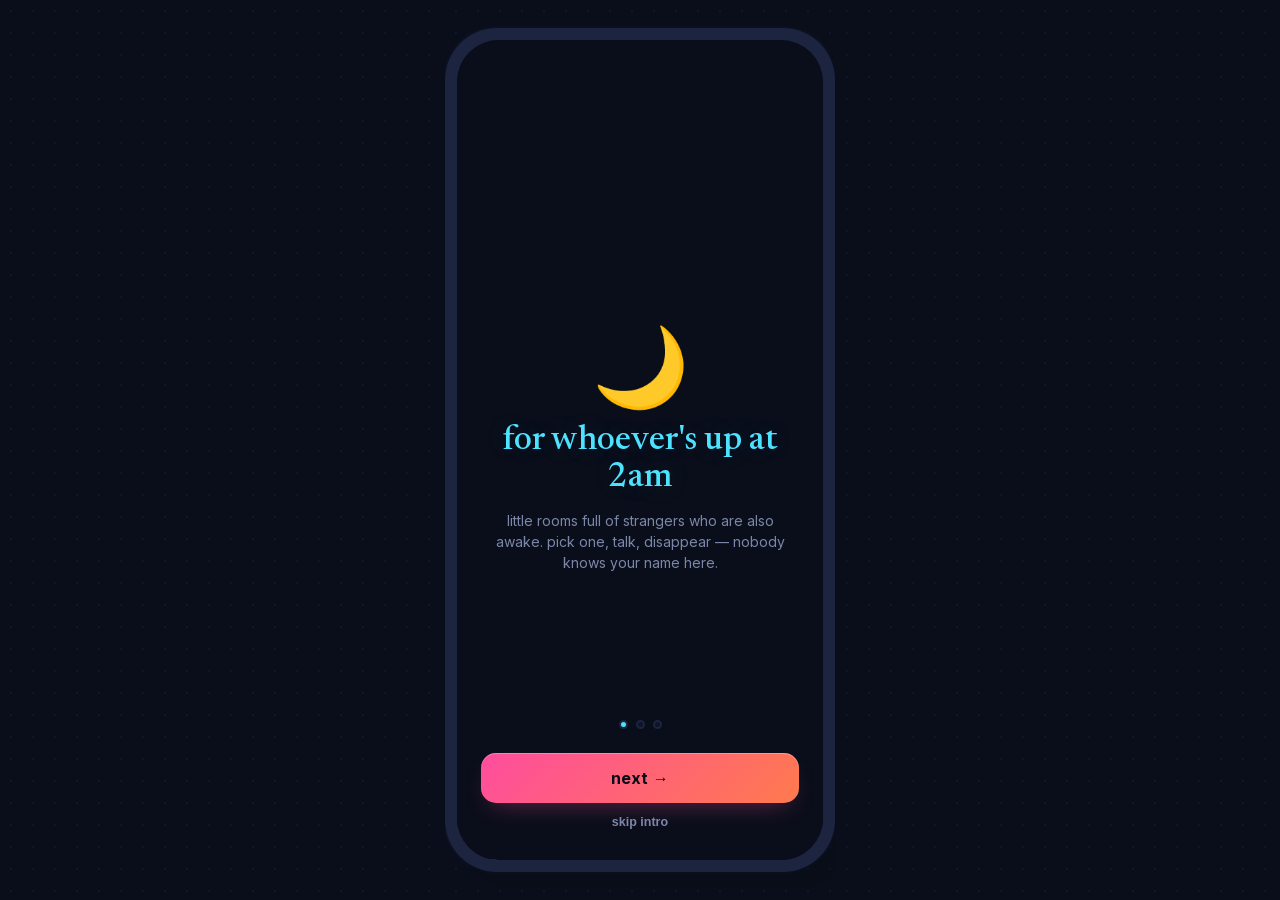
==== commit 1652fbd1: "v91: fix the 13 defects the v90 adversarial pass found CRITICAL: booths crashed every night — roomRe" ====
--- a/index.html
+++ b/index.html
@@ -1515,7 +1515,10 @@
 /* RED LINE (lever 11): the comeback loop — room access, reactions, the burn, notifications —
    is FREE, forever. monetize identity/cosmetics around the ritual if ever; never the loop,
    never the fake spend. (every paid US clone inverted the category's one promise and died.) */
-function deviceId(){ let d=localStorage.getItem("carted_device"); if(!d){ d="d"+Math.random().toString(36).slice(2)+Date.now().toString(36); try{ localStorage.setItem("carted_device", d); }catch(e){} } return d; }
+let _deviceIdMem=null;   // private-mode fallback: ONE id per session even when nothing persists
+function deviceId(){ try{ const d=localStorage.getItem("carted_device"); if(d) return d; }catch(e){}
+  if(!_deviceIdMem){ _deviceIdMem="d"+Math.random().toString(36).slice(2)+Date.now().toString(36); try{ localStorage.setItem("carted_device", _deviceIdMem); }catch(e){} }
+  return _deviceIdMem; }
 function bePost(fn, body){ return fetch(CARTED_BE.url+"/"+fn, {method:"POST", headers:{"Content-Type":"application/json"}, body:JSON.stringify(body)}).then(r=>r.json()).catch(()=>null); }
 
 /* ===== lightweight analytics: funnel counts + return-night tracking (the retention signal) + best-effort beacon ===== */
@@ -1526,7 +1529,7 @@
 /* measurement context (2026-07-30): every event carries IANA timezone, app version, and an
    internal flag — the cohort SQL keys nights off tz and excludes internal/QA devices.
    Mark a founder device once via ?internal=1 (persists in localStorage). */
-const APP_V="90";
+const APP_V="91";
 const APP_TZ=(()=>{ try{ return Intl.DateTimeFormat().resolvedOptions().timeZone||""; }catch(e){ return ""; } })();
 function isInternal(){ try{ return localStorage.getItem("carted_internal")==="1"; }catch(e){ return false; } }
 /* FIRST-TOUCH acquisition source, captured once and never overwritten. Without this "436 views ->
@@ -1555,9 +1558,10 @@
   const f=_aGet("carted_funnel",{}); f[ev]=(f[ev]||0)+1; _aSet("carted_funnel",f);
   // ctx is assigned LAST so a caller's props can never clobber reserved keys (ev/t/tz/v/internal).
   // Learned the hard way: track("view",{v:view}) was overwriting the app version with a view name.
-  const ctx={ev,t,tz:APP_TZ,v:APP_V,ab:abBucket()};
-  if(isInternal()) ctx.internal="1";
-  const _src=firstTouch(); if(_src) ctx.src=_src;
+  // EVERY reserved key set unconditionally — a conditional reserved key is a hole a caller's
+  // props leak through (capsule_token's {src:"open"} was landing in the ACQUISITION field on
+  // unattributed devices). "" / "0" are the explicit empties.
+  const ctx={ev,t,tz:APP_TZ,v:APP_V,ab:abBucket(),src:firstTouch(),internal:isInternal()?"1":"0"};
   const row=Object.assign({},props||{},ctx);
   const log=_aGet("carted_events",[]); log.push(row); while(log.length>150) log.shift(); _aSet("carted_events",log);
   _aQueue.push(row);
@@ -2306,7 +2310,7 @@
     <div style="margin-top:22px">
       ${abBucket()==="room_first"
         ? `<button class="cta gold" style="position:static" onclick="visitRoom()">🌙 ${esc(tableName())} is open — go sit down</button>
-           <div class="sub" style="margin:-4px 0 10px;text-align:center;color:var(--muted)">${_roomHumans>0?`${_roomHumans} ${_roomHumans===1?"person is":"people are"} awake in there`:"quiet in there right now"}</div>`
+           <div class="sub" id="rf-presence" style="margin:-4px 0 10px;text-align:center;color:var(--muted)">the kettle's on either way</div>`
         : `<button class="cta gold" style="position:static" onclick="visitRoom()">${firstEver?"🌙 visit the 2 am room":"🌙 come sit in the room"}</button>`}
       <button class="cta secondary" style="position:static" onclick="offerShareDodge()">🌙 share tonight's dodge</button>
       <button class="cta secondary" style="position:static" onclick="shareReceipt()">🧾 the receipt</button>
@@ -2317,6 +2321,15 @@
       <span onclick="answerOutcome('more')" style="cursor:pointer;text-decoration:underline">more</span></span></div>`}
     <div class="sub" style="margin-top:14px;text-align:center"><span onclick="goodnight()" style="color:var(--muted);cursor:pointer">good night 🌙</span></div>`;
   if(!rerun) animateMoney($("#reveal-saved"), po.total, USD);
+  /* room_first arm: fetch real presence and only then make a claim. The line starts neutral
+     ("the kettle's on either way") because _roomHumans is null until the room fetch runs —
+     claiming "quiet" with no data was both false-when-wrong and anti-selling the arm's own room. */
+  if(abBucket()==="room_first" && typeof fetchLiveRoom==="function"){
+    try{ fetchLiveRoom(); }catch(e){}
+    setTimeout(()=>{ const el=$("#rf-presence");
+      if(el && _roomHumans!=null && _roomHumans>0) el.textContent=`${_roomHumans} ${_roomHumans===1?"person is":"people are"} awake in there right now`;
+    }, 1800);
+  }
   setTimeout(()=>snd("chime"), 850);
   renderHud();
   cart=[]; updateBadge();
@@ -2452,7 +2465,9 @@
 function renderRoom(){
   const vr=$("#view-room"); if(!vr) return;
   if(!localStorage.getItem("carted_room_intro")){ try{ localStorage.setItem("carted_room_intro","1"); }catch(e){}
-    showModal(`<div class="m-emoji">🌙</div><div class="m-title">welcome to night rooms</div><div class="m-body" style="text-align:left">little rooms of strangers who are also up. pick one, say what you want — nobody knows your name, no accounts, no DMs. residents marked 👻 are friendly fiction. everything burns at 4am — deleted, not archived.</div><button class="cta" style="position:static" onclick="closeModal()">got it</button>`); }
+    showModal(ROOMS_MODE==="one_table"
+      ? `<div class="m-emoji">🌙</div><div class="m-title">welcome to tonight's table</div><div class="m-body" style="text-align:left">one table, whoever's up. say what you want — no accounts, no DMs, nobody knows your name. residents marked 👻 are friendly fiction. everything burns at 4am — deleted, not archived.</div><button class="cta" style="position:static" onclick="closeModal()">got it</button>`
+      : `<div class="m-emoji">🌙</div><div class="m-title">welcome to night rooms</div><div class="m-body" style="text-align:left">little rooms of strangers who are also up. pick one, say what you want — nobody knows your name, no accounts, no DMs. residents marked 👻 are friendly fiction. everything burns at 4am — deleted, not archived.</div><button class="cta" style="position:static" onclick="closeModal()">got it</button>`); }
   if(localStorage.getItem("carted_first_dodge")==="1"){ try{ localStorage.removeItem("carted_first_dodge"); }catch(e){}
     room.unshift({ic:"🫂", ghost:"Bea", sched:"~2:40", text:"first dodge. it counts. welcome in 🫂", city:"the stoop", ago:"now", r:{hug:3,me:1,go:0,hold:0}, reacted:{}});
   }
@@ -2505,8 +2520,12 @@
 function roomResidents(code){ const seen=new Set(); const out=[];
   for(const g of INCOMING){ if(!g.ghost||seen.has(g.ghost)) continue; seen.add(g.ghost);
     if(!ghostAwakeNow(g)) continue;
-    const idx=1+hash(g.ghost+nightKey())%(NIGHT_ROOMS.length-1);
-    if(NIGHT_ROOMS[idx].code===code){ out.push(g); if(out.length>=2) break; } }
+    /* ALL_NIGHT_ROOMS, not NIGHT_ROOMS: in one_table mode NIGHT_ROOMS.length-1 === 0 and %0 is
+       NaN -> NIGHT_ROOMS[NaN].code threw on every booth render whenever any ghost was awake
+       (19:35-06:21 — i.e. the app's entire night). Residents assigned to gated codes simply never
+       match a booth/table code, which is the pre-v90 behavior exactly. (v90 adversarial verify) */
+    const idx=1+hash(g.ghost+nightKey())%(ALL_NIGHT_ROOMS.length-1);
+    if(ALL_NIGHT_ROOMS[idx].code===code){ out.push(g); if(out.length>=2) break; } }
   return out; }
 /* deterministic small talk: same lines on every device (seed = room + 15-min slot) */
 function residentLines(code){
@@ -2756,8 +2775,12 @@
 function boothState(){ try{ return JSON.parse(localStorage.getItem("carted_booth")||"null"); }catch(e){ return null; } }
 function saveBooth(b){ try{ localStorage.setItem("carted_booth", JSON.stringify(b)); }catch(e){} }
 function chanLocal(code){ try{ return (JSON.parse(localStorage.getItem("carted_chan_local")||"[]")).filter(p=>p.night===nightKey()&&p.code===code); }catch(e){ return []; } }
+// gated legacy room codes are NOT booth codes: ?booth=NOSLEEP would land in the old PUBLIC
+// channel bucket while the UI called it "your booth · private". (v90 adversarial verify)
+function isGatedRoomCode(c){ return ALL_NIGHT_ROOMS.some(r=>r.code===String(c||"").toUpperCase()); }
 function acceptBoothFromUrl(){ const m=location.search.match(/[?&]booth=([A-Z0-9]{4,8})/i); if(!m) return;
-  const code=m[1].toUpperCase(); const cur=boothState();
+  const code=m[1].toUpperCase(); if(isGatedRoomCode(code)) return;
+  const cur=boothState();
   if(!cur || cur.code!==code){ saveBooth({code, handle:(cur&&cur.handle)||null}); track("booth_join"); setTimeout(()=>toast("🛋️ your booth is waiting in night rooms"), 1600); } }
 function boothLink(){ const b=boothState(); if(!b) return ""; return location.origin+location.pathname+"?booth="+b.code; }
 function shareBoothLink(){ const link=boothLink(); if(!link) return;
@@ -2774,7 +2797,7 @@
 function createBooth(){ closeModal(); const abc="ABCDEFGHJKMNPQRSTUVWXYZ23456789"; let code=""; for(let i=0;i<6;i++) code+=abc[Math.floor(Math.random()*abc.length)];
   saveBooth({code, handle:boothState()&&boothState().handle||null}); track("booth_create"); enterRoom(code); setTimeout(shareBoothLink, 600); }
 function joinBoothPrompt(){ closeModal(); const c=(prompt("the booth code (6 characters):")||"").trim().toUpperCase();
-  if(!/^[A-Z0-9]{4,8}$/.test(c)){ if(c) toast("that code doesn't look right"); return; }
+  if(!/^[A-Z0-9]{4,8}$/.test(c) || isGatedRoomCode(c)){ if(c) toast("that code doesn't look right"); return; }
   saveBooth({code:c, handle:boothState()&&boothState().handle||null}); track("booth_join"); enterRoom(c); }
 /* one self-chosen handle for all rooms — no accounts, 12 chars, same filter as posts */
 function handleState(){ try{ let h=localStorage.getItem("carted_handle")||""; if(!h){ const b=boothState(); if(b&&b.handle){ h=b.handle; localStorage.setItem("carted_handle",h); } } return h; }catch(e){ return ""; } }
@@ -2787,8 +2810,9 @@
   try{ localStorage.setItem("carted_handle", h); }catch(e){}
   const b=boothState(); if(b){ b.handle=h; saveBooth(b); }
   closeModal(); const cb=window.__handleCb; window.__handleCb=null; if(cb) cb(); }
-function fetchChanStats(){ if(!beOn()) return; const now=Date.now(); if(now-_chanStatsT<60000) return; _chanStatsT=now;
-  bePost("room",{action:"channels", night:nightKey(), codes:NIGHT_ROOMS.filter(r=>r.code!=="MAIN").map(r=>r.code)}).then(r=>{ if(r&&"channels" in r){ _chanStats=r.channels; const v=$("#view-room"); if(!activeRoom&&v&&v.classList.contains("active")) renderRoomsList(); } }); }
+function fetchChanStats(){ if(!beOn()) return; const codes=NIGHT_ROOMS.filter(r=>r.code!=="MAIN").map(r=>r.code); if(!codes.length) return;   // one_table: nothing to ask
+  const now=Date.now(); if(now-_chanStatsT<60000) return; _chanStatsT=now;
+  bePost("room",{action:"channels", night:nightKey(), codes}).then(r=>{ if(r&&"channels" in r){ _chanStats=r.channels; const v=$("#view-room"); if(!activeRoom&&v&&v.classList.contains("active")) renderRoomsList(); } }); }
 function fetchChannel(code){ if(!beOn()||!code||code==="MAIN") return; const now=Date.now(); if(now-(_chanFetchT[code]||0)<20000) return; _chanFetchT[code]=now;
   bePost("room",{action:"list", night:nightKey(), device_id:deviceId(), booth:code}).then(r=>{ if(!r) return;
     const cur=channelPosts[code]||[];
@@ -3489,7 +3513,7 @@
   capsuleMigrate();
   const n=capsuleHalfDay(); if(stats.capsuleLastNight===n) return 0;   // restocks at 4am and 4pm — two shifts a day
   stats.capsuleLastNight=n; stats.capsuleTokens=(stats.capsuleTokens||0)+1; saveStats();
-  track("capsule_token",{src}); renderHud();
+  track("capsule_token",{earn:src}); renderHud();
   if(!quiet) setTimeout(()=>toast("🪙 a capsule token — for showing up tonight"), 900);
   return 1;
 }
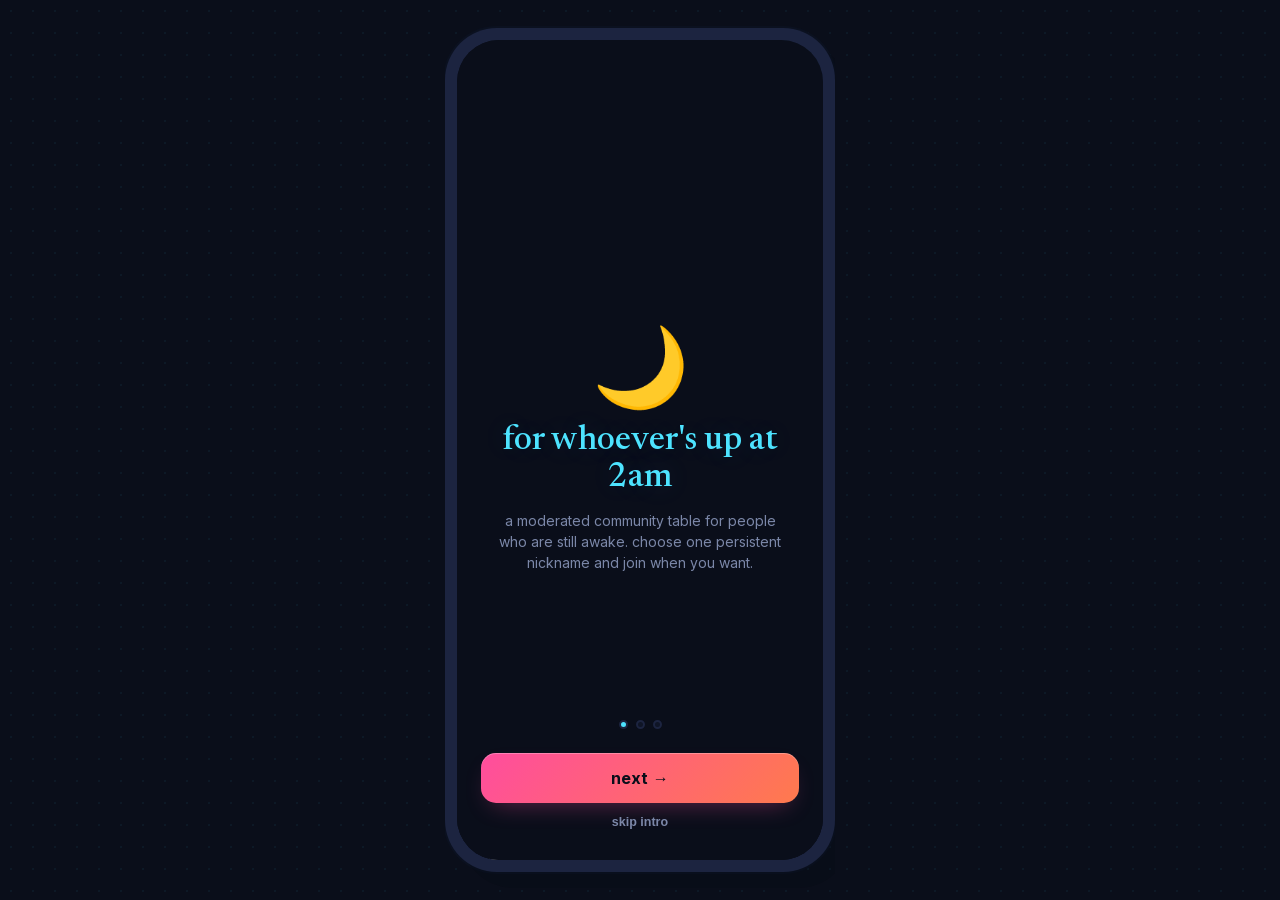
==== commit 5aa6e1ac: "v92: replace anonymous room with persistent community identities" ====
--- a/index.html
+++ b/index.html
@@ -975,7 +975,7 @@
         <section class="view" id="view-room">
           <div class="brand">
             <h1 style="font-size:24px">night <span class="wm-ed">rooms</span></h1>
-            <div class="live2"><span class="dot"></span> <b style="color:var(--slate);font-weight:700">strangers only · burns at sunrise</b> · <span id="room-burn-top">🌅 —</span> <button class="hbtn" onclick="ghostLegend()" aria-label="what the ghost tag means">👻</button></div>
+            <div class="live2"><span class="dot"></span> <b style="color:var(--slate);font-weight:700">community table · moderated before posting</b> · <span id="room-burn-top">🌅 —</span> <button class="hbtn" onclick="ghostLegend()" aria-label="what the ghost tag means">👻</button></div>
             <div id="room-nod"></div>
           </div>
           <div id="room-podium"></div>
@@ -1582,7 +1582,7 @@
    Coins, capsules, and the kettle teach themselves in context (their in-app intros already
    exist) — the door should cost three taps, not six. */
 const OB = [
-  { e:"🌙", h:"for whoever's up at 2am", s:"little rooms full of strangers who are also awake. pick one, talk, disappear — nobody knows your name here." },
+  { e:"🌙", h:"for whoever's up at 2am", s:"a moderated community table for people who are still awake. choose one persistent nickname and join when you want." },
   { e:"🛒", h:"arrive by ordering nothing", s:"fill a cart with whatever's calling you at 1am — real dishes, fictional kitchens — and send a ghost instead of your money." },
   { e:"💸", h:"the driver was never real", s:"filled the cart. closed the app. you keep every dollar — that's the whole point. 👻" },
 ];
@@ -2466,8 +2466,8 @@
   const vr=$("#view-room"); if(!vr) return;
   if(!localStorage.getItem("carted_room_intro")){ try{ localStorage.setItem("carted_room_intro","1"); }catch(e){}
     showModal(ROOMS_MODE==="one_table"
-      ? `<div class="m-emoji">🌙</div><div class="m-title">welcome to tonight's table</div><div class="m-body" style="text-align:left">one table, whoever's up. say what you want — no accounts, no DMs, nobody knows your name. residents marked 👻 are friendly fiction. everything burns at 4am — deleted, not archived.</div><button class="cta" style="position:static" onclick="closeModal()">got it</button>`
-      : `<div class="m-emoji">🌙</div><div class="m-title">welcome to night rooms</div><div class="m-body" style="text-align:left">little rooms of strangers who are also up. pick one, say what you want — nobody knows your name, no accounts, no DMs. residents marked 👻 are friendly fiction. everything burns at 4am — deleted, not archived.</div><button class="cta" style="position:static" onclick="closeModal()">got it</button>`); }
+      ? `<div class="m-emoji">🌙</div><div class="m-title">welcome to tonight's table</div><div class="m-body" style="text-align:left">one moderated community table for people who are up late. choose a persistent nickname before posting; there are no DMs or random matches. residents marked 👻 are friendly fiction. posts expire at 4am.</div><button class="cta" style="position:static" onclick="closeModal()">got it</button>`
+      : `<div class="m-emoji">🌙</div><div class="m-title">welcome to night rooms</div><div class="m-body" style="text-align:left">moderated topic rooms for people who are up late. choose a persistent nickname before posting; there are no DMs or random matches. residents marked 👻 are friendly fiction. posts expire at 4am.</div><button class="cta" style="position:static" onclick="closeModal()">got it</button>`); }
   if(localStorage.getItem("carted_first_dodge")==="1"){ try{ localStorage.removeItem("carted_first_dodge"); }catch(e){}
     room.unshift({ic:"🫂", ghost:"Bea", sched:"~2:40", text:"first dodge. it counts. welcome in 🫂", city:"the stoop", ago:"now", r:{hug:3,me:1,go:0,hold:0}, reacted:{}});
   }
@@ -2488,7 +2488,7 @@
 let _roomTick=null, _tickNight=null;
 /* ---- the rooms list: honest labels, never invented counts ---- */
 function chanLabel(code){
-  if(code==="MAIN"){ if(_roomHumans!=null&&_roomHumans>=2) return `${_roomHumans} in tonight`; return room.some(p=>p.live)?"talking tonight":"the main room — always on"; }
+  if(code==="MAIN"){ if(_roomHumans!=null&&_roomHumans>=2) return `${_roomHumans} in tonight`; return room.some(p=>p.live)?"talking tonight":"the community table — always on"; }
   const res=roomResidents(code)[0];
   const n=_chanStats?(_chanStats[code]||0):null;
   if(n!=null&&n>=2) return `${n} notes tonight`;
@@ -2551,7 +2551,7 @@
   else { const nb=nextBeat(); sTxt=NOTICES[hash(nightKey()+"mort")%NOTICES.length]+((nb&&nb.mins<=30)?` · ${nb.label} in ${nb.mins}m`:""); }
   return `mort: ${sTxt}`; }
 function msgHTML(m, tap){
-  const who = m.mine?"you":(m.ghost?`👻 ${esc(m.ghost)} · resident`:(m.handle?esc(m.handle):`night owl${m.city&&m.city!=="you"&&m.city!=="night owl"?" · "+esc(m.city):""}`));
+  const who = m.mine?`you${m.handle?" · "+esc(m.handle):""}`:(m.ghost?`👻 ${esc(m.ghost)} · resident`:(m.handle?esc(m.handle):`night owl${m.city&&m.city!=="you"&&m.city!=="night owl"?" · "+esc(m.city):""}`));
   return `<div class="cmsg${m.mine?' me':''}${m.ghost?' gh':''}"${tap||""}><div class="cwho${m.ghost?' g':''}">${who}${m.local?' · this side only':''}</div><div class="ctx">${esc(String(m.text).replace(/^🏮 /,""))}</div></div>`;
 }
 function renderChat(){
@@ -2720,7 +2720,7 @@
   else { const chip=post.querySelectorAll(".reacts .chip")[{hug:0,me:1,hold:2}[t]]; if(chip){ chip.classList.add("on"); let cnt=chip.querySelector(".cnt"); if(!cnt){ cnt=document.createElement("span"); cnt.className="cnt"; chip.appendChild(cnt); } cnt.textContent=p.r[t]; } }
   snd("pop");
   if(p.liveId && ROOM_LIVE && beOn()) bePost("room",{action:"react", post_id:p.liveId, kind:(t==="me"?"metoo":t==="hold"?"hold":"hug")}); }
-function saveMinePost(post){ try{ const all=JSON.parse(localStorage.getItem("carted_room_mine")||"[]"); all.unshift({ic:post.ic,text:post.text,streak:post.streak||0,night:nightKey(),r:{...(post.rBase||post.r)},seen:!!post.seenDone,liveId:post.liveId||null}); localStorage.setItem("carted_room_mine", JSON.stringify(all.slice(0,12))); }catch(e){} }
+function saveMinePost(post){ try{ const all=JSON.parse(localStorage.getItem("carted_room_mine")||"[]"); all.unshift({ic:post.ic,text:post.text,handle:post.handle||handleState(),streak:post.streak||0,night:nightKey(),r:{...(post.rBase||post.r)},seen:!!post.seenDone,liveId:post.liveId||null}); localStorage.setItem("carted_room_mine", JSON.stringify(all.slice(0,12))); }catch(e){} }
 function updateMineStored(post){ try{ const all=JSON.parse(localStorage.getItem("carted_room_mine")||"[]"); const m=all.find(p=>p.night===nightKey()&&p.text===post.text); if(m){ m.r={...(post.rBase||post.r)}; if(post.realCounts) m.real={...post.realCounts}; m.seen=!!post.seenDone; m.liveId=post.liveId||m.liveId||null; localStorage.setItem("carted_room_mine", JSON.stringify(all)); } }catch(e){} }
 /* counts come back exactly as stored — a number that changed by itself between two opens is the
    one dishonesty a user can catch. real reactions arrive via action:"mine" and stack on top. */
@@ -2732,11 +2732,11 @@
       const sum=k=>gone.reduce((a,p)=>a+((p.real||{})[k]||0),0);   // REAL humans only; the ghost-ambience base never launders into a morning fact
       localStorage.setItem("carted_ash", JSON.stringify({night:gone[0].night, posts:gone.length, hold:sum("hold"), warm:sum("hug")+sum("me")}));
     } }catch(e){}
-    try{ localStorage.setItem("carted_room_mine", JSON.stringify(live)); }catch(e){} } return live.map(p=>({ic:p.ic,text:p.text,streak:p.streak,city:"you",ago:"tonight",mine:true,liveId:p.liveId||null,seenDone:!!p.seen,rBase:{hug:0,me:0,go:0,hold:0,...(p.r||{})},r:{hug:0,me:0,go:0,hold:0,...(p.r||{})},reacted:{}})); }catch(e){ return []; } }
+    try{ localStorage.setItem("carted_room_mine", JSON.stringify(live)); }catch(e){} } return live.map(p=>({ic:p.ic,text:p.text,handle:p.handle||handleState(),streak:p.streak,city:"you",ago:"tonight",mine:true,liveId:p.liveId||null,seenDone:!!p.seen,rBase:{hug:0,me:0,go:0,hold:0,...(p.r||{})},r:{hug:0,me:0,go:0,hold:0,...(p.r||{})},reacted:{}})); }catch(e){ return []; } }
 function makeMine(ic, text){
   if(kitchenLight() && !/^🏮/.test(text)) text="🏮 "+String(text).slice(0,87).replace(/[\uD800-\uDBFF]$/,"");   // born under the kitchen light — the lamp travels in the text and burns with the post; composer maxlength drops to 87 in the window so nothing is cut silently
-  const post={ic, text, city:"you", ago:"now", mine:true, streak:stats.streak||0, r:{hug:0,me:0,go:0,hold:0}, rBase:{hug:0,me:0,go:0,hold:0}, reacted:{}}; room.unshift(post); saveMinePost(post); renderRoom(); beSeen(post); track("room_post"); capsuleEarnNight("room");
-  if(ROOM_LIVE && beOn()){ bePost("room",{action:"post", device_id:deviceId(), night:nightKey(), ic:post.ic, text:post.text, streak:post.streak||0, hour:new Date().getHours()}).then(r=>{
+  const post={ic, text, handle:handleState(), city:"you", ago:"now", mine:true, streak:stats.streak||0, r:{hug:0,me:0,go:0,hold:0}, rBase:{hug:0,me:0,go:0,hold:0}, reacted:{}}; room.unshift(post); saveMinePost(post); renderRoom(); beSeen(post); track("room_post"); capsuleEarnNight("room");
+  if(ROOM_LIVE && beOn()){ bePost("room",{action:"post", device_id:deviceId(), night:nightKey(), ic:post.ic, text:post.text, handle:post.handle, streak:post.streak||0, hour:new Date().getHours()}).then(r=>{
     if(!r) return;   // offline: the post lives on this device; nothing to correct
     if(r.crisis) show988();
     if(r.id){ post.liveId=r.id; updateMineStored(post); }
@@ -2750,8 +2750,8 @@
     ? `<a class="cta" style="position:static;display:block;text-decoration:none;text-align:center" href="tel:988">call or text 988</a>`
     : `<a class="cta" style="position:static;display:block;text-decoration:none;text-align:center" href="https://findahelpline.com" target="_blank" rel="noopener">find your local helpline</a>`;
   showModal(`<div class="m-emoji">🤍</div><div class="m-title">rough night?</div><div class="m-body">${body}</div>${link}<button class="cta secondary" style="position:static" onclick="closeModal()">back to the room</button>`); }
-/* ===== NIGHT ROOMS channels: public rooms + the private booth ride the same pipe.
-   strangers met ON the app — never contacts. text only, moderated, burns at sunrise. ===== */
+/* ===== NIGHT ROOMS channels: public topic rooms + the private booth ride the same pipe.
+   Persistent nicknames, no random matching, text only, moderated, expires at sunrise. ===== */
 /* ONE TABLE, NOT FIVE (2026-08-04).
    Five public rooms + a roulette fragmented presence that doesn't exist yet: with only a handful of
    humans a night, splitting them five ways guarantees every room reads "quiet right now", which is
@@ -2799,10 +2799,10 @@
 function joinBoothPrompt(){ closeModal(); const c=(prompt("the booth code (6 characters):")||"").trim().toUpperCase();
   if(!/^[A-Z0-9]{4,8}$/.test(c) || isGatedRoomCode(c)){ if(c) toast("that code doesn't look right"); return; }
   saveBooth({code:c, handle:boothState()&&boothState().handle||null}); track("booth_join"); enterRoom(c); }
-/* one self-chosen handle for all rooms — no accounts, 12 chars, same filter as posts */
+/* one persistent nickname for every community post from this device — no public rename control */
 function handleState(){ try{ let h=localStorage.getItem("carted_handle")||""; if(!h){ const b=boothState(); if(b&&b.handle){ h=b.handle; localStorage.setItem("carted_handle",h); } } return h; }catch(e){ return ""; } }
 function ensureRoomHandle(cb){ if(handleState()){ cb(); return; }
-  showModal(`<div class="m-emoji">🌙</div><div class="m-title">what should the rooms call you?</div><div class="m-body">just a name for tonight's strangers — no account, no sign-up.</div>
+  showModal(`<div class="m-emoji">🌙</div><div class="m-title">choose your community nickname</div><div class="m-body">this persistent nickname appears on every post from this device. there is no public profile.</div>
     <input id="bh-input" class="city-search" maxlength="12" placeholder="12 characters, tops" autocomplete="off">
     <button class="cta" style="position:static" onclick="setHandle()">that's me</button>`);
   setTimeout(()=>{ const i=$("#bh-input"); if(i) i.focus(); }, 200); window.__handleCb=cb; }
@@ -2873,7 +2873,7 @@
       if(p.ghost){ room.unshift({liveId:p.id, ic:p.ic||"🤍", ghost:p.ghost, text:p.text, city:"the room", ago:"just now", r:{hug:p.hugs||0, me:p.metoo||0, go:p.sendit||0, hold:p.holds||0}, reacted:{}}); }   // disclosed resident-ghost reply, near the top (it's a reply)
       else { if(p.who && mutedWho().includes(p.who)) return;   // muted authors never render
              let at=0; while(at<room.length && room[at].liveId && room[at].ghost) at++;   // real humans slot in right under the freshest ghost replies — never buried under fiction, never evicted first
-             const lp={liveId:p.id, ic:p.ic||"🌙", text:p.text, city:"night owl", ago:"tonight", streak:p.streak||0, live:true, who:p.who||null, r:{hug:p.hugs||0, me:p.metoo||0, go:p.sendit||0, hold:p.holds||0}, reacted:{}};
+             const lp={liveId:p.id, ic:p.ic||"🌙", text:p.text, handle:p.handle||"night owl", city:"night owl", ago:"tonight", streak:p.streak||0, live:true, who:p.who||null, r:{hug:p.hugs||0, me:p.metoo||0, go:p.sendit||0, hold:p.holds||0}, reacted:{}};
              room.splice(at,0,lp); if(!_aired){ _aired=true; } }
     });
     capRoom(60);
@@ -2911,9 +2911,9 @@
 function acceptRoomTerms(){ try{ localStorage.setItem("carted_terms","1"); }catch(e){} closeModal(); const cb=window.__pendingPost; window.__pendingPost=null; if(typeof cb==="function") cb(); }
 function postFromComposer(){ const inp=$("#composer-input"); const v=inp.value.trim(); if(!v) return;
   if(activeRoom && activeRoom!=="MAIN"){ withRoomTerms(()=>ensureRoomHandle(()=>{ makeChannelPost(activeRoom, v); inp.value=""; snd("chime"); })); }
-  else { withRoomTerms(()=>{ makeMine("🌙", v); inp.value=""; snd("chime"); }); } }
+  else { withRoomTerms(()=>ensureRoomHandle(()=>{ makeMine("🌙", v); inp.value=""; snd("chime"); })); } }
 const CONFESS = ["almost got me. it didn't. 💪","called my name at 2am. i let it ring.","was THIS close. wallet's still shut.","tempted me for 20 whole minutes. survived."];
-function quickConfess(e){ withRoomTerms(()=>{ makeMine(e, `${e} ${pick(CONFESS)}`); snd("chime"); }); }
+function quickConfess(e){ withRoomTerms(()=>ensureRoomHandle(()=>{ makeMine(e, `${e} ${pick(CONFESS)}`); snd("chime"); })); }
 /* One-tap answers to tonight's question — the low-effort on-ramp. Posts real, consented content
    (same terms gate, same moderation, same sunrise burn) without demanding composition. */
 const ONE_TAP=[
@@ -2927,7 +2927,7 @@
   track("one_tap",{i});
   withRoomTerms(()=>{
     if(activeRoom && activeRoom!=="MAIN") ensureRoomHandle(()=>{ makeChannelPost(activeRoom, o.text); snd("chime"); });
-    else makeMine(o.ic, o.text);
+    else ensureRoomHandle(()=>makeMine(o.ic, o.text));
     snd("chime");
   });
 }
@@ -2961,7 +2961,7 @@
   showModal(`<div class="m-emoji">${d.ic}</div><div class="m-title">share tonight's dodge?</div>
     <div class="m-body" style="text-align:left">this is what the room would see. edit it, or don't send it at all.
       <textarea id="dodge-text" maxlength="90" style="width:100%;margin-top:10px;min-height:76px;font:inherit;font-size:16px;padding:10px;border-radius:12px;border:1.5px solid rgba(77,227,255,.3);background:var(--card);color:var(--text);resize:vertical">${esc(d.text)}</textarea>
-      <div class="sub" style="margin-top:8px">no name · no account · burns at sunrise</div></div>
+      <div class="sub" style="margin-top:8px">your persistent nickname appears with this post · expires at sunrise</div></div>
     <button class="cta" style="position:static" onclick="confirmShareDodge('${d.ic}')">post it 🌙</button>
     <button class="cta secondary" style="position:static" onclick="closeModal()">keep it to myself</button>`);
 }
@@ -2969,7 +2969,7 @@
   const ta=$("#dodge-text"); const v=(ta&&ta.value.trim())||"";
   if(!v) return;
   closeModal();
-  withRoomTerms(()=>{ makeMine(ic||"🌙", v); track("share_confirmed"); go("room"); snd("chime"); });
+  withRoomTerms(()=>ensureRoomHandle(()=>{ makeMine(ic||"🌙", v); track("share_confirmed"); go("room"); snd("chime"); }));
 }
 /* kept so any older entry point still works, but it now routes through the consent flow */
 function shareToRoom(){ offerShareDodge(); }
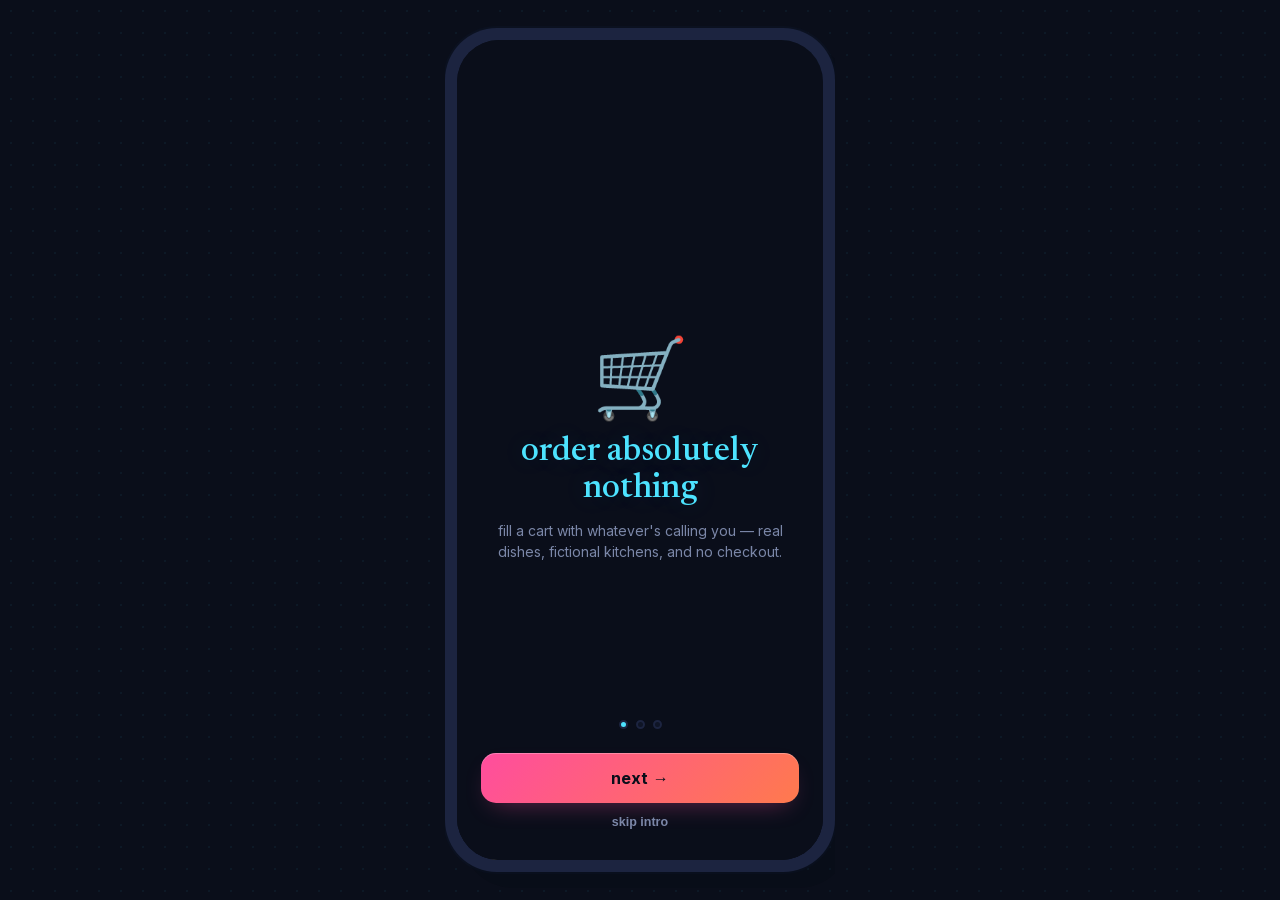
==== commit 19a89895: "Prepare Build 4 nightly community table" ====
--- a/index.html
+++ b/index.html
@@ -32,8 +32,8 @@
   "no points, nothing owed") · "he remembers: you always cart X" · pstat captions ("a missed
   night, forgiven") · composer placeholder burn clause · fic-note "…the order never will be" ·
   cart footer "the button looks real. nothing gets charged." · 988 line · report/terms path. -->
-<title>Carted · the 2 am room for night owls</title>
-<meta name="description" content="A quiet room for night owls. Cart your 2am craving, send a ghost instead of your money, and sit three minutes with the others who are up. Everything burns at sunrise." />
+<title>Carted: Don't Order It</title>
+<meta name="description" content="A playful fake-delivery game: build a late-night cart, send a ghost courier, and keep the money. Nothing is ordered, charged, or delivered." />
 <style>
   /* self-hosted variable fonts (latin subsets) — no render-blocking @import, the serif survives
      offline, and canvas share-cards render Newsreader without the network. opsz axis applies
@@ -272,14 +272,13 @@
   .composer button { border: none; background: var(--grad); color: #0A0E1A; font-weight: 700; font-size: 14px; padding: 0 20px; border-radius: 14px; cursor: pointer; }
   .p-quote { font-size: 11px; color: var(--muted); font-style: italic; font-family: var(--disp); border-left: 2px solid var(--border); padding-left: 7px; margin-bottom: 3px; }
   .post .ptext { cursor: pointer; }
-  /* ===== NIGHT ROOMS ===== */
+  /* ===== COMMUNITY TABLE ===== */
   .hbtn { background:none; border:none; font-size:12.5px; cursor:pointer; padding:0 3px; opacity:.85; }
   .mort-ln { font-family:var(--disp); font-style:italic; font-size:12.5px; color:var(--cyan-txt); margin:0 2px 8px; min-height:17px; }
   #view-room.inroom .brand, #view-room.inroom #room-podium, #view-room.inroom #room-ash { display: none; }
   .qc-row { display:flex; flex-wrap:wrap; gap:6px; margin-top:8px; }
   .qc { background:var(--card-hi); border:1px solid rgba(77,227,255,.28); color:var(--text); font-family:var(--bodyf); font-size:11.5px; font-weight:700; border-radius:999px; padding:5px 10px; cursor:pointer; }
   .qc:active { transform:scale(.96); }
-  .roulette { display:block; width:100%; text-align:center; background:linear-gradient(135deg,#4DE3FF,#FF4D9E); color:#0A0E1A; font-weight:800; font-size:14px; border:none; border-radius:13px; padding:12px; margin:2px 0 12px; cursor:pointer; box-shadow:0 10px 26px -14px rgba(255,77,158,.5); }
   .rroom { width:100%; display:flex; align-items:center; gap:11px; background:var(--card); border:1px solid var(--border); border-radius:14px; padding:12px 13px; margin-bottom:9px; cursor:pointer; text-align:left; color:var(--text); }
   .rroom.main { border-color:rgba(77,227,255,.35); }
   .rroom.priv { border-style:dashed; border-color:rgba(255,77,158,.35); }
@@ -302,6 +301,12 @@
   .cmsg .cwho.g { color:var(--pink-txt); }
   .cmsg.me .cwho { color:var(--cyan); }
   .cmsg .ctx { font-size:13px; color:var(--text); line-height:1.4; }
+  .cmsg .reacts { margin-top:7px; gap:5px; }
+  .cmsg .reacts .chip { border-width:1px; padding:5px 7px; font-size:11px; min-width:48px; }
+  .mort-note { background:linear-gradient(135deg,rgba(255,210,77,.08),rgba(77,227,255,.05)); border:1px dashed rgba(255,210,77,.32); border-radius:13px; padding:10px 12px; margin-bottom:10px; }
+  .mort-note .label { color:var(--yell-txt); font-size:10px; font-weight:800; letter-spacing:.6px; text-transform:uppercase; }
+  .mort-note .text { color:var(--text); font-family:var(--disp); font-style:italic; font-size:13px; line-height:1.45; margin-top:3px; }
+  .table-done { color:var(--cyan-txt); border:1px solid rgba(77,227,255,.22); background:rgba(77,227,255,.05); border-radius:11px; padding:9px 11px; margin-bottom:12px; font-size:12px; text-align:center; }
   .ch-empty { text-align:center; color:var(--muted); font-size:12.5px; font-family:var(--disp); font-style:italic; padding:26px 12px; }
   .ash-line { display:block; width:100%; text-align:left; background:transparent; border:none; cursor:pointer; font-family:var(--disp); font-style:italic; font-size:12.5px; line-height:1.5; color:var(--muted); padding:2px 2px 10px; }
   .composer.lamp input { border-color:var(--pink); box-shadow:0 0 12px rgba(255,77,158,.26); }
@@ -488,6 +493,11 @@
   .chip:active { transform: translate(2px,2px); box-shadow: 0 0 0 var(--ink); }
   .chip.on { background: var(--accent2); color: var(--ink); font-weight: 800; }
   .chip .cnt { font-variant-numeric: tabular-nums; }
+  .outcome-card { margin:18px 0 14px; padding:14px; border:1px solid rgba(255,210,77,.35); border-radius:15px; background:linear-gradient(135deg,rgba(255,210,77,.08),rgba(255,77,158,.05)); text-align:center; }
+  .outcome-card .oq { font-family:var(--disp); font-size:16px; color:var(--text); margin-bottom:10px; }
+  .outcome-options { display:grid; grid-template-columns:repeat(3,1fr); gap:7px; }
+  .outcome-options button { border:1px solid var(--border); border-radius:11px; background:var(--card-hi); color:var(--text); padding:10px 5px; font:700 11px var(--bodyf); cursor:pointer; }
+  .outcome-options button:active { transform:scale(.97); border-color:var(--accent); }
 
   .nav { position: absolute; bottom: 0; left: 0; right: 0; height: 50px; background: var(--screen); border-top: 1px solid var(--border); display: flex; align-items: center; justify-content: center; gap: 68px; padding-bottom: 2px; z-index: 30; }
   .nav button { background: none; border: none; color: #8A96B5; font-size: 11px; font-weight: 600; font-family: var(--bodyf); cursor: pointer; display: flex; flex-direction: column; align-items: center; gap: 1px; position: relative; transition: transform .15s; }
@@ -920,8 +930,8 @@
         <section class="view active" id="view-feed">
           <div class="brand">
             <h1>Cart<span class="wm-ed">ed</span></h1>
-            <div class="sub">the 2 am room</div>
-            <div class="live-pill"><span class="dot"></span><span class="lp-count" id="live-count">the room is always on</span></div>
+            <div class="sub">fake delivery. real savings.</div>
+            <div class="live-pill"><span class="dot"></span><span class="lp-count" id="live-count">nothing gets ordered</span></div>
           </div>
 
           <!-- #1+2 consolidated: the 5 "tonight" nudges collapse behind one rotating teaser -->
@@ -971,25 +981,27 @@
           <div id="cart-body"></div>
         </section>
 
-        <!-- ROOM -->
+        <!-- COMMUNITY TABLE -->
         <section class="view" id="view-room">
           <div class="brand">
-            <h1 style="font-size:24px">night <span class="wm-ed">rooms</span></h1>
-            <div class="live2"><span class="dot"></span> <b style="color:var(--slate);font-weight:700">community table · moderated before posting</b> · <span id="room-burn-top">🌅 —</span> <button class="hbtn" onclick="ghostLegend()" aria-label="what the ghost tag means">👻</button></div>
+            <h1 style="font-size:24px">community <span class="wm-ed">table</span></h1>
+            <div class="live2"><span class="dot"></span> <b style="color:var(--slate);font-weight:700">one nightly check-in · moderated before posting</b> · <span id="room-burn-top">🌅 —</span></div>
             <div id="room-nod"></div>
           </div>
           <div id="room-podium"></div>
           <div id="rooms-list"></div>
           <div id="room-chat" style="display:none">
-            <div class="ch-head"><button class="back" onclick="leaveRoom()">‹ rooms</button><b id="ch-name"></b><span class="ch-meta"><button class="hbtn" id="ch-invite" onclick="shareBoothLink()" style="display:none">↗ invite</button><span id="ch-burn"></span></span></div>
+            <div class="ch-head"><button class="back" onclick="leaveRoom()">‹ table</button><b id="ch-name"></b><span class="ch-meta"><button class="hbtn" id="ch-invite" onclick="shareBoothLink()" style="display:none">↗ invite</button><span id="ch-burn"></span></span></div>
             <div class="mort-ln" id="mort-line"></div>
-            <button class="ch-pin" id="ch-pin"></button>
+            <div class="ch-pin" id="ch-pin"></div>
+            <div id="mort-note"></div>
             <div id="chat-msgs"></div>
-            <div class="composer"><input id="composer-input" aria-label="say something to the room" placeholder="say something — it burns at sunrise" maxlength="90" /><button onclick="postFromComposer()">send</button></div>
+            <div id="table-compose-state"></div>
+            <div class="composer"><input id="composer-input" aria-label="leave tonight's community note" placeholder="one note for tonight's table" maxlength="90" onfocus="noteComposerStarted()" /><button onclick="postFromComposer()">leave note</button></div>
             <div class="room-rules-line">be kind · <a href="terms.html" target="_blank" rel="noopener">rules</a> · tap a note to 🚩</div>
           </div>
           <div id="room-ash"></div>
-          <div class="osm-credit" id="room-burn">🌅 everything burns at sunrise</div>
+          <div class="osm-credit" id="room-burn">tonight only · removed from the server within 36 hours</div>
         </section>
 
         <!-- PROFILE -->
@@ -1046,7 +1058,7 @@
       </div>
 
       <div class="nav">
-        <button id="nav-room" onclick="go('room')"><span class="gi">💬</span>room</button>
+        <button id="nav-room" onclick="go('room')"><span class="gi">🌙</span>table</button>
         <button class="on" id="nav-feed" onclick="go('feed')"><span class="gi">🍜</span>browse</button>
         <button id="nav-cart" onclick="go('cart')"><span class="gi">🛒</span>cart<span class="badge" id="cart-badge" style="display:none">0</span></button>
       </div>
@@ -1500,7 +1512,7 @@
   let p=await LN.checkPermissions(); if(p.display!=="granted") p=await LN.requestPermissions();
   if(p.display!=="granted") return false;
   try{ await LN.cancel({notifications:[{id:77}]}); }catch(e){}
-  await LN.schedule({notifications:[{ id:77, title:`${(stats.ghostName||"Mort")} 👻`, body:"the room's warm if you're up 🌙 no pressure — just company.", schedule:{ at: nextNudgeAt(), allowWhileIdle:true } }]});
+  await LN.schedule({notifications:[{ id:77, title:`${(stats.ghostName||"Mort")} 👻`, body:"your pretend kitchen is open — cart the craving, keep the money.", schedule:{ at: nextNudgeAt(), allowWhileIdle:true } }]});
   return true;
 }catch(e){ return false; } }
 /* backend (Supabase) — fill after deploying ~/carted-app/supabase (see supabase/BACKEND.md).
@@ -1519,7 +1531,7 @@
 function deviceId(){ try{ const d=localStorage.getItem("carted_device"); if(d) return d; }catch(e){}
   if(!_deviceIdMem){ _deviceIdMem="d"+Math.random().toString(36).slice(2)+Date.now().toString(36); try{ localStorage.setItem("carted_device", _deviceIdMem); }catch(e){} }
   return _deviceIdMem; }
-function bePost(fn, body){ return fetch(CARTED_BE.url+"/"+fn, {method:"POST", headers:{"Content-Type":"application/json"}, body:JSON.stringify(body)}).then(r=>r.json()).catch(()=>null); }
+function bePost(fn, body){ const payload=Object.assign({},body||{},{app_v:typeof APP_V==="undefined"?"":APP_V}); return fetch(CARTED_BE.url+"/"+fn, {method:"POST", headers:{"Content-Type":"application/json"}, body:JSON.stringify(payload)}).then(r=>r.json()).catch(()=>null); }
 
 /* ===== lightweight analytics: funnel counts + return-night tracking (the retention signal) + best-effort beacon ===== */
 const ANALYTICS_URL = (CARTED_BE && CARTED_BE.url) ? CARTED_BE.url + "/track" : "";
@@ -1529,7 +1541,7 @@
 /* measurement context (2026-07-30): every event carries IANA timezone, app version, and an
    internal flag — the cohort SQL keys nights off tz and excludes internal/QA devices.
    Mark a founder device once via ?internal=1 (persists in localStorage). */
-const APP_V="91";
+const APP_V="93", BUILD_COHORT="build4";
 const APP_TZ=(()=>{ try{ return Intl.DateTimeFormat().resolvedOptions().timeZone||""; }catch(e){ return ""; } })();
 function isInternal(){ try{ return localStorage.getItem("carted_internal")==="1"; }catch(e){ return false; } }
 /* FIRST-TOUCH acquisition source, captured once and never overwritten. Without this "436 views ->
@@ -1561,7 +1573,7 @@
   // EVERY reserved key set unconditionally — a conditional reserved key is a hole a caller's
   // props leak through (capsule_token's {src:"open"} was landing in the ACQUISITION field on
   // unattributed devices). "" / "0" are the explicit empties.
-  const ctx={ev,t,tz:APP_TZ,v:APP_V,ab:abBucket(),src:firstTouch(),internal:isInternal()?"1":"0"};
+  const ctx={ev,t,tz:APP_TZ,v:APP_V,cohort:BUILD_COHORT,ab:abBucket(),src:firstTouch(),internal:isInternal()?"1":"0"};
   const row=Object.assign({},props||{},ctx);
   const log=_aGet("carted_events",[]); log.push(row); while(log.length>150) log.shift(); _aSet("carted_events",log);
   _aQueue.push(row);
@@ -1573,18 +1585,23 @@
   // request — no preflight — and the edge function parses the JSON text regardless of content-type.
   try{ let sent=false; if(navigator.sendBeacon) sent=navigator.sendBeacon(ANALYTICS_URL, body); if(!sent) fetch(ANALYTICS_URL,{method:"POST",body,keepalive:true}).catch(()=>{}); }catch(e){ try{ fetch(ANALYTICS_URL,{method:"POST",body,keepalive:true}).catch(()=>{}); }catch(_e){} } }
 window.addEventListener("visibilitychange", ()=>{ if(document.visibilityState==="hidden") _aFlush(); });
+function trackOncePerNight(ev, props){
+  const k=`carted_track_${ev}_${nightKey()}`;
+  try{ if(localStorage.getItem(k)) return; localStorage.setItem(k,"1"); }catch(e){}
+  track(ev,props||{});
+}
 function trackOpen(){ const n=nightKey(); const nights=_aGet("carted_nights",[]); if(!nights.includes(n)){ nights.push(n); while(nights.length>90) nights.shift(); _aSet("carted_nights",nights); } if(_aGet("carted_first_open",null)==null) _aSet("carted_first_open",n); track("open",{night:nights.length}); }
 /* devtools inspector — call cartedReport() in the console */
 window.cartedReport = function(){ const nights=_aGet("carted_nights",[]); const r={ firstOpen:_aGet("carted_first_open",null), distinctNights:nights.length, returnedAnotherNight:nights.length>=2, funnel:_aGet("carted_funnel",{}), nights }; console.log("📊 Carted report:", r); return r; };
 
 /* ===== first-run onboarding: 3 punchy sticker-pop beats (for cold TikTok traffic) ===== */
-/* Three slides, not six (2026-07-30 conversion pass): room -> fake order -> money kept.
+/* Three slides, not six. Build 4 makes the core promise legible before the optional community.
    Coins, capsules, and the kettle teach themselves in context (their in-app intros already
    exist) — the door should cost three taps, not six. */
 const OB = [
-  { e:"🌙", h:"for whoever's up at 2am", s:"a moderated community table for people who are still awake. choose one persistent nickname and join when you want." },
-  { e:"🛒", h:"arrive by ordering nothing", s:"fill a cart with whatever's calling you at 1am — real dishes, fictional kitchens — and send a ghost instead of your money." },
-  { e:"💸", h:"the driver was never real", s:"filled the cart. closed the app. you keep every dollar — that's the whole point. 👻" },
+  { e:"🛒", h:"order absolutely nothing", s:"fill a cart with whatever's calling you — real dishes, fictional kitchens, and no checkout." },
+  { e:"💸", h:"send a ghost. keep the money.", s:"watch the pretend delivery, then see exactly what stayed in your pocket. nothing is charged or delivered." },
+  { e:"🌙", h:"leave one note for tonight", s:"the optional community table has one moderated check-in per person, persistent nicknames, and no random matches or DMs." },
 ];
 let obIdx=0;
 function showOnboard(){ obIdx=0; let el=$("#onboard"); if(!el){ el=document.createElement("div"); el.className="onboard"; el.id="onboard"; const sc=$(".screen")||document.body; sc.appendChild(el); } el.style.display="flex"; renderOnboard(); track("onboard_start"); }
@@ -1769,7 +1786,7 @@
   x.fillText("FILLED THE CART. CLOSED THE APP.", 540, y);
   // wordmark on the midnight ground below the paper
   x.font="italic 500 64px 'Newsreader', Georgia, serif"; x.fillStyle="#4DE3FF"; x.fillText("Carted", 540, B+120);
-  x.font="600 30px 'Inter', sans-serif"; x.fillStyle="#8A96B5"; x.fillText("the 2 am room for night owls", 540, B+168);
+  x.font="600 30px 'Inter', sans-serif"; x.fillStyle="#8A96B5"; x.fillText("fake delivery. real savings.", 540, B+168);
   cv.toBlob(b=>{
     if(!b){ toast("couldn't print the receipt"); return; }
     const f=new File([b],"carted-receipt.png",{type:"image/png"});
@@ -1796,14 +1813,14 @@
   if(x.roundRect){ x.beginPath(); x.roundRect(110, cy, 860, ch, 38); x.stroke(); }
   x.textAlign="left"; x.font="700 34px 'Inter', sans-serif"; x.fillStyle="#4DE3FF"; x.fillText("🥡 CARTED", 170, cy+80);
   x.font="500 30px 'Inter', sans-serif"; x.fillStyle="#7B87A8"; x.fillText("now", 170, cy+124);
-  x.font="500 52px 'Newsreader', Georgia, serif"; x.fillStyle="#EAF4FF"; x.fillText("gone to the room.", 170, cy+205);
+  x.font="500 52px 'Newsreader', Georgia, serif"; x.fillStyle="#EAF4FF"; x.fillText("left a note at the table.", 170, cy+205);
   x.fillText("back in 3 minutes.", 170, cy+270);
   x.textAlign="center"; x.font="italic 500 44px 'Newsreader', Georgia, serif"; x.fillStyle="#FF4D9E"; x.fillText("the hour that's yours", 540, 1180);
-  x.font="600 28px 'Inter', sans-serif"; x.fillStyle="#7B87A8"; x.fillText("carted — the 2 am room for night owls", 540, 1780);
+  x.font="600 28px 'Inter', sans-serif"; x.fillStyle="#7B87A8"; x.fillText("carted — don't order it", 540, 1780);
   cv.toBlob(b=>{
     if(!b){ toast("couldn't write the note"); return; }
     const f=new File([b],"carted-back-in-3.png",{type:"image/png"});
-    if(navigator.canShare && navigator.canShare({files:[f]})){ navigator.share({files:[f], text:"gone to the room. back in 3. 🥡"}).catch(()=>{}); }
+    if(navigator.canShare && navigator.canShare({files:[f]})){ navigator.share({files:[f], text:"left a note at tonight's table. back in 3. 🥡"}).catch(()=>{}); }
     else { const a=document.createElement("a"); a.href=URL.createObjectURL(b); a.download="carted-back-in-3.png"; a.click(); toast("note saved 🚪 pin it wherever they'll look"); setTimeout(()=>URL.revokeObjectURL(a.href), 4000); }
   }, "image/png");
 }
@@ -2064,7 +2081,7 @@
   return null; }
 function renderProfile(){
   const rt = residentTier();
-  const head = `<div class="profile-card"><div class="pa">${rt?rt.ic:"🌙"}</div><div class="ph">${rt?esc(rt.name)+" of the 2 am room":"your night-owl pass"}</div><div class="pe">${rt?esc(rt.sub)+" · ":""}no account, no sign-up — everything lives on this device</div></div>`;
+  const head = `<div class="profile-card"><div class="pa">${rt?rt.ic:"🌙"}</div><div class="ph">${rt?esc(rt.name):"your Carted nights"}</div><div class="pe">${rt?esc(rt.sub)+" · ":""}no account, no sign-up — progress lives on this device</div></div>`;
   const kept = `<div class="kept-owner">$${Math.round(stats.savedUsd).toLocaleString()}<span class="ko-k">kept, all-time</span></div>`
     + (Math.round(stats.snackUsd||0)>0?`<div class="kb-snack-line">snack runs: $${Math.round(stats.snackUsd).toLocaleString()} dodged 🏪</div>`:"");
   const grid = `
@@ -2075,6 +2092,7 @@
   const auth = `<button class="signin-btn" onclick="shareReceipt()">the receipt of everything you didn't buy</button>`
     + `<button class="signin-btn" onclick="shareWin('streak')">share your streak card</button>`
     + `<button class="signin-btn" onclick="showWrapped()">your week, wrapped</button>`
+    + `<button class="signin-btn" onclick="showHandleSettings()">community nickname${handleState()?`: ${esc(handleState())}`:""}</button>`
     + `<button class="signin-btn" onclick="ghostPush()">${stats.pushOptIn?"ghost texts: on":"let the ghost text me"}</button>`
     + `<button class="signin-btn" onclick="toggleAsmr()">${asmrOn?"kitchen sounds: on":"kitchen sounds: off"}</button>`
     + `<button class="signin-btn" onclick="toggleSnd()">${sndOn?"sounds: on":"sounds: off"}</button>`;
@@ -2307,18 +2325,16 @@
     ${milestone?`<div class="milestone">${milestone}</div>`:""}
     ${capsuleGain?`<div class="milestone" style="cursor:pointer" onclick="openGacha()">🪙 ${capsuleGain===1?"a capsule token":capsuleGain+" capsule tokens"} — ${cgNight&&cgMile?"for showing up + $100 kept":(cgMile?"every $100 kept mints one":"for showing up tonight")}. ${esc(ghostName())}'s machine is by the door</div>`:""}
     ${(!rerun&&canBuyRun())?`<div class="milestone" style="cursor:pointer" onclick="buySecondRun();go('feed')">🛵 still hungry? 🪙2 — ${esc(ghostName())} makes a second run tonight</div>`:""}
+    ${outcomeAsked()?"":`<div class="outcome-card" id="outcome-row"><div class="oq">Did Carted change the real craving?</div>
+      <div class="outcome-options"><button onclick="answerOutcome('less')">less likely<br>to order</button><button onclick="answerOutcome('same')">about<br>the same</button><button onclick="answerOutcome('more')">more likely<br>to order</button></div></div>`}
     <div style="margin-top:22px">
       ${abBucket()==="room_first"
-        ? `<button class="cta gold" style="position:static" onclick="visitRoom()">🌙 ${esc(tableName())} is open — go sit down</button>
-           <div class="sub" id="rf-presence" style="margin:-4px 0 10px;text-align:center;color:var(--muted)">the kettle's on either way</div>`
-        : `<button class="cta gold" style="position:static" onclick="visitRoom()">${firstEver?"🌙 visit the 2 am room":"🌙 come sit in the room"}</button>`}
-      <button class="cta secondary" style="position:static" onclick="offerShareDodge()">🌙 share tonight's dodge</button>
-      <button class="cta secondary" style="position:static" onclick="shareReceipt()">🧾 the receipt</button>
+        ? `<button class="cta gold" style="position:static" onclick="visitRoom()">🌙 leave one note at ${esc(tableName())}</button>
+           <div class="sub" id="rf-presence" style="margin:-4px 0 10px;text-align:center;color:var(--muted)">one nightly check-in, no live-chat pressure</div>`
+        : `<button class="cta gold" style="position:static" onclick="visitRoom()">🌙 leave tonight's community note</button>`}
+      <button class="cta secondary" style="position:static" onclick="offerShareDodge()">🌙 use my dodge as tonight's note</button>
+      <button class="cta secondary" style="position:static" onclick="shareReceipt()">🧾 share the receipt</button>
     </div>
-    ${outcomeAsked()?"":`<div class="sub" id="outcome-row" style="margin-top:16px;text-align:center;color:var(--muted)">did tonight change the real craving?
-      <span style="white-space:nowrap"><span onclick="answerOutcome('less')" style="cursor:pointer;text-decoration:underline">less likely to order</span> ·
-      <span onclick="answerOutcome('same')" style="cursor:pointer;text-decoration:underline">same</span> ·
-      <span onclick="answerOutcome('more')" style="cursor:pointer;text-decoration:underline">more</span></span></div>`}
     <div class="sub" style="margin-top:14px;text-align:center"><span onclick="goodnight()" style="color:var(--muted);cursor:pointer">good night 🌙</span></div>`;
   if(!rerun) animateMoney($("#reveal-saved"), po.total, USD);
   /* room_first arm: fetch real presence and only then make a claim. The line starts neutral
@@ -2443,7 +2459,7 @@
   closeModal(); toast("you can't — that's the whole point 👻");
 }
 
-/* ---- the 2 AM room: tonight's tally, podium, one-tap confessions, ephemerality ---- */
+/* ---- the community table: one asynchronous note per person each night ---- */
 function tonightBest(){ try{ const t=JSON.parse(localStorage.getItem("carted_tonight")||"null"); return (t && t.night===nightKey()) ? t.best : 0; }catch(e){ return 0; } }
 function bumpTonight(usd){ const best=Math.max(tonightBest(), usd); try{ localStorage.setItem("carted_tonight", JSON.stringify({night:nightKey(), best})); }catch(e){} }
 /* the doorway: a smoke break begins by stepping OUTSIDE. once per night, arriving at the room
@@ -2454,22 +2470,18 @@
   const day=["sunday","monday","tuesday","wednesday","thursday","friday","saturday"][new Date().getDay()];
   const sc=document.querySelector(".screen"); if(!sc) return;
   const el=document.createElement("div"); el.className="doorway";
-  el.innerHTML=`<div class="dw-line">you step out back.</div><div class="dw-sub">made it through a ${day} — you're off the clock. the room says so 🌙</div>`;
+  el.innerHTML=`<div class="dw-line">you set the cart down.</div><div class="dw-sub">made it through a ${day}. tonight's table has one empty card for you.</div>`;
   sc.appendChild(el); snd("door");
   const rm=()=>{ if(!el.parentNode) return; el.classList.add("out"); setTimeout(()=>el.remove(), 650); };
   setTimeout(rm, matchMedia("(prefers-reduced-motion: reduce)").matches ? 1100 : 2100);
   el.addEventListener("pointerdown", rm);
 }
-/* podium deleted 2026-07-09 — the room is a leveler; even a fictional ranking fights the co-presence job */
-function replyTo(i){ const p=room[i]; if(!p) return; const snip=String(p.text||"").replace(/^🏮 /,"").replace(/^↪ "[^"]*" ?/,"").slice(0,24); const inp=$("#composer-input"); if(!inp) return; inp.value=`↪ "${snip}" `; inp.focus(); snd("pop"); }
 function renderRoom(){
   const vr=$("#view-room"); if(!vr) return;
   if(!localStorage.getItem("carted_room_intro")){ try{ localStorage.setItem("carted_room_intro","1"); }catch(e){}
-    showModal(ROOMS_MODE==="one_table"
-      ? `<div class="m-emoji">🌙</div><div class="m-title">welcome to tonight's table</div><div class="m-body" style="text-align:left">one moderated community table for people who are up late. choose a persistent nickname before posting; there are no DMs or random matches. residents marked 👻 are friendly fiction. posts expire at 4am.</div><button class="cta" style="position:static" onclick="closeModal()">got it</button>`
-      : `<div class="m-emoji">🌙</div><div class="m-title">welcome to night rooms</div><div class="m-body" style="text-align:left">moderated topic rooms for people who are up late. choose a persistent nickname before posting; there are no DMs or random matches. residents marked 👻 are friendly fiction. posts expire at 4am.</div><button class="cta" style="position:static" onclick="closeModal()">got it</button>`); }
+    showModal(`<div class="m-emoji">🌙</div><div class="m-title">welcome to tonight's table</div><div class="m-body" style="text-align:left">This is an asynchronous community check-in, not a random chat. Everyone gets the same nightly question and may leave one moderated note under a persistent nickname. There are no DMs, random matches, public side rooms, or profiles. Notes are removed from the server within 36 hours.</div><button class="cta" style="position:static" onclick="closeModal()">got it</button>`); }
   if(localStorage.getItem("carted_first_dodge")==="1"){ try{ localStorage.removeItem("carted_first_dodge"); }catch(e){}
-    room.unshift({ic:"🫂", ghost:"Bea", sched:"~2:40", text:"first dodge. it counts. welcome in 🫂", city:"the stoop", ago:"now", r:{hug:3,me:1,go:0,hold:0}, reacted:{}});
+    toast("first dodge. it counts. tonight's question is waiting 🌙");
   }
   if(activeRoom==="MAIN") fetchLiveRoom();
   const _ev=eventNight();
@@ -2480,113 +2492,97 @@
   else { if(lst) lst.style.display="block"; if(ch) ch.style.display="none"; renderRoomsList(); }
   renderRoomMeta();
   if(!_roomTick){ _tickNight=nightKey(); _roomTick=setInterval(()=>{ if(document.hidden) return;
-    if(_tickNight!==nightKey()){ _tickNight=nightKey(); room.length=0; Object.keys(channelPosts).forEach(k=>delete channelPosts[k]); }   // the burn happens on screen too
+    if(_tickNight!==nightKey()){ _tickNight=nightKey(); room.length=0; _roomLoadedNight=null; Object.keys(channelPosts).forEach(k=>delete channelPosts[k]); }
     const v=$("#view-room"); if(!v||!v.classList.contains("active")) return;
     if(activeRoom && activeRoom!=="MAIN") fetchChannel(activeRoom);
     renderRoom(); }, 30000); }
 }
 let _roomTick=null, _tickNight=null;
-/* ---- the rooms list: honest labels, never invented counts ---- */
-function chanLabel(code){
-  if(code==="MAIN"){ if(_roomHumans!=null&&_roomHumans>=2) return `${_roomHumans} in tonight`; return room.some(p=>p.live)?"talking tonight":"the community table — always on"; }
-  const res=roomResidents(code)[0];
-  const n=_chanStats?(_chanStats[code]||0):null;
-  if(n!=null&&n>=2) return `${n} notes tonight`;
-  if(n===1) return "someone's up in here";
-  return res?`quiet right now — 👻 ${res.ghost}'s in`:"quiet right now";
+/* One public table plus an invite-only booth. Public side rooms and roulette were removed from
+   Build 4 rather than hidden behind a dormant switch. */
+function tableLabel(){
+  const real=room.filter(p=>!p.ghost && (p.live||p.mine)).length;
+  if(real>1) return `${real} notes tonight`;
+  if(real===1) return "one note tonight";
+  return "one question · one note per person";
 }
 function renderRoomsList(){
   const el=$("#rooms-list"); if(!el) return;
-  fetchChanStats();
   const b=boothState();
-  const tk2=stats.capsuleTokens||0;
   el.innerHTML = `
     <button class="cup-bar" onclick="openCup()"><span class="cbr-ic">🥡</span><span class="cbr-txt"><b>steep a cup of midnight noodles</b><span class="cbr-sub">a 3-minute break</span><span class="cbr-shelf" id="cup-shelf"></span></span><span class="cbr-go">›</span></button>
-    ${ROOMS_MODE==="one_table" ? "" : `<button class="roulette" onclick="roomRoulette()">🎲 drop me in a room</button>`}
-    ${NIGHT_ROOMS.map(r=>`<button class="rroom${r.code==="MAIN"?' main':''}" onclick="enterRoom('${r.code}')"><span class="ic">${r.ic}</span><span class="mid"><span class="nm">${esc(r.code==="MAIN"&&ROOMS_MODE==="one_table"?tableName():r.name)}</span><span class="st">${chanLabel(r.code)}</span></span><span class="go">›</span></button>`).join("")}
+    <button class="rroom main" onclick="enterRoom('MAIN')"><span class="ic">🌙</span><span class="mid"><span class="nm">${esc(tableName())}</span><span class="st">${tableLabel()}</span></span><span class="go">›</span></button>
     <button class="rroom priv" onclick="openBooth()"><span class="ic">🛋️</span><span class="mid"><span class="nm">your booth</span><span class="st">${b?`private · code ${esc(b.code)} — invite by link`:"private — start one, invite by link"}</span></span><span class="go">›</span></button>`;
   renderShelf();
   const cbs=document.querySelector(".cbr-sub"); if(cbs&&_roomCups!=null&&_roomCups>=2) cbs.textContent=`${_roomCups} cups steeped tonight`;
 }
-function roomRoulette(){ const pool=NIGHT_ROOMS.map(r=>r.code); let best=pool[Math.floor(Math.random()*pool.length)];
-  if(_chanStats){ const hot=pool.filter(c=>c!=="MAIN"&&(_chanStats[c]||0)>0); if(hot.length&&Math.random()<.7) best=hot[Math.floor(Math.random()*hot.length)]; }
-  enterRoom(best); toast("🎲 found you a seat"); }
-function enterRoom(code){ activeRoom=code; track("room_enter",{code:code==="MAIN"?"MAIN":(roomDef(code).priv?"BOOTH":code)});
+function enterRoom(code){ activeRoom=code; track("room_enter",{code:code==="MAIN"?"TABLE":"BOOTH"});
+  if(code==="MAIN"){ trackOncePerNight("table_view",{}); }
   if(code!=="MAIN"){ _chanFetchT[code]=0; fetchChannel(code); } else { fetchLiveRoom(); }
   renderRoom();
   setTimeout(()=>{ const bd=$("#body"); if(bd) bd.scrollTop=bd.scrollHeight; }, 150); }
 function leaveRoom(){ activeRoom=null; renderRoom(); const bd=$("#body"); if(bd) bd.scrollTop=0; }
-/* ---- residents: awake ghosts, one public room per night each, always tagged 👻 ---- */
-function roomResidents(code){ const seen=new Set(); const out=[];
-  for(const g of INCOMING){ if(!g.ghost||seen.has(g.ghost)) continue; seen.add(g.ghost);
-    if(!ghostAwakeNow(g)) continue;
-    /* ALL_NIGHT_ROOMS, not NIGHT_ROOMS: in one_table mode NIGHT_ROOMS.length-1 === 0 and %0 is
-       NaN -> NIGHT_ROOMS[NaN].code threw on every booth render whenever any ghost was awake
-       (19:35-06:21 — i.e. the app's entire night). Residents assigned to gated codes simply never
-       match a booth/table code, which is the pre-v90 behavior exactly. (v90 adversarial verify) */
-    const idx=1+hash(g.ghost+nightKey())%(ALL_NIGHT_ROOMS.length-1);
-    if(ALL_NIGHT_ROOMS[idx].code===code){ out.push(g); if(out.length>=2) break; } }
-  return out; }
-/* deterministic small talk: same lines on every device (seed = room + 15-min slot) */
-function residentLines(code){
-  const out=[]; const gs=roomResidents(code); if(!gs.length) return out;
-  const slot=Math.floor(Date.now()/900000);
-  for(let k=3;k>=0;k--){ const sl=slot-k; if(hash(code+sl+"q")%3!==0) continue;
-    const g=gs[hash(code+sl+"g")%gs.length];
-    const pool=INCOMING.filter(x=>x.ghost===g.ghost);
-    const ln=pool[hash(code+sl+"l")%pool.length];
-    out.push({ghost:g.ghost, text:ln.text}); }
-  return out; }
-/* ---- inside a room: a plain live chat, newest at the bottom ---- */
+/* ---- inside the table/booth ---- */
 function roomQuestion(code){ return TABLE_TOPICS[hash(nightKey()+code)%TABLE_TOPICS.length]; }
 function nextBeat(){ const d=new Date(); const mins=d.getHours()*60+d.getMinutes();
-  const beats=[[120,"the kitchen light"],[225,"wind-down"],[240,"the burn"]];
+  const beats=[[120,"the kitchen light"],[225,"wind-down"],[240,"tonight's reset"]];
   let best=null; for(const [m,label] of beats){ let dm=m-mins; if(dm<=0) dm+=1440; if(!best||dm<best.mins) best={label,mins:dm}; }
   return best; }
 function mortRoomLine(){
   let sTxt;
   if(kitchenLight()) sTxt="the kitchen light's on til 2:15 🏮";
-  else if(windDown()) sTxt="banking the rooms down — the burn's at 4:00";
+  else if(windDown()) sTxt="winding tonight's table down";
   else if((stats.capsuleTokens||0)>=3) sTxt="three coins on the counter — that's a pack. machine's by the door 🎴";
   else { const nb=nextBeat(); sTxt=NOTICES[hash(nightKey()+"mort")%NOTICES.length]+((nb&&nb.mins<=30)?` · ${nb.label} in ${nb.mins}m`:""); }
   return `mort: ${sTxt}`; }
-function msgHTML(m, tap){
-  const who = m.mine?`you${m.handle?" · "+esc(m.handle):""}`:(m.ghost?`👻 ${esc(m.ghost)} · resident`:(m.handle?esc(m.handle):`night owl${m.city&&m.city!=="you"&&m.city!=="night owl"?" · "+esc(m.city):""}`));
-  return `<div class="cmsg${m.mine?' me':''}${m.ghost?' gh':''}"${tap||""}><div class="cwho${m.ghost?' g':''}">${who}${m.local?' · this side only':''}</div><div class="ctx">${esc(String(m.text).replace(/^🏮 /,""))}</div></div>`;
+function hasTableNote(){ return room.some(p=>p.mine && !p.ghost); }
+function mortTableNote(){ return NOTICES[hash(nightKey()+"mort-note")%NOTICES.length]; }
+function msgHTML(m, tap, i){
+  const who = m.mine?`you${m.handle?" · "+esc(m.handle):""}`:(m.handle?esc(m.handle):`night owl${m.city&&m.city!=="you"&&m.city!=="night owl"?" · "+esc(m.city):""}`);
+  const counts=m.r||{};
+  const reacts=(activeRoom==="MAIN" && !m.mine && m.liveId) ? `<div class="reacts">
+    <button class="chip${m.reacted&&m.reacted.hug?' on':''}" onclick="event.stopPropagation();react(${i},'hug')">🤍 <span class="rlbl">care</span>${counts.hug?` <span class="cnt">${counts.hug}</span>`:""}</button>
+    <button class="chip${m.reacted&&m.reacted.me?' on':''}" onclick="event.stopPropagation();react(${i},'me')">🫂 <span class="rlbl">same</span>${counts.me?` <span class="cnt">${counts.me}</span>`:""}</button>
+    <button class="chip r-hold${m.reacted&&m.reacted.hold?' on':''}" onclick="event.stopPropagation();react(${i},'hold')">🕯️ <span class="rlbl">hold</span>${counts.hold?` <span class="cnt">${counts.hold}</span>`:""}</button>
+  </div>` : (activeRoom==="MAIN" && m.mine && (counts.hug||counts.me||counts.hold) ? `<div class="reacts"><span class="chip">🤍 ${counts.hug||0}</span><span class="chip">🫂 ${counts.me||0}</span><span class="chip">🕯️ ${counts.hold||0}</span></div>` : "");
+  return `<div class="cmsg${m.mine?' me':''}"${tap||""}><div class="cwho">${who}${m.pending?' · checking…':(m.local?' · this device only':'')}</div><div class="ctx">${esc(String(m.text).replace(/^🏮 /,""))}</div>${reacts}</div>`;
 }
 function renderChat(){
   const el=$("#chat-msgs"); if(!el||!activeRoom) return;
   const def=roomDef(activeRoom);
   const nm=$("#ch-name"); if(nm) nm.textContent=`${def.ic} ${def.name}${def.priv?` · ${esc(activeRoom)}`:""}`;
-  const cb2=$("#ch-burn"); if(cb2){ const ms=msToSunrise(), h=Math.floor(ms/3600000), m2=Math.floor((ms%3600000)/60000); cb2.textContent=`🌅 ${h}h ${String(m2).padStart(2,"0")}m`; }
-  const ml=$("#mort-line"); if(ml){ const t=mortRoomLine(); if(ml.dataset.t!==t){ ml.dataset.t=t; ml.textContent=t; } }
+  const cb2=$("#ch-burn"); if(cb2) cb2.textContent="removed within 36h";
+  const ml=$("#mort-line"); if(ml){ ml.textContent=""; ml.style.display="none"; }
   const pin=$("#ch-pin"); if(pin){ const q=roomQuestion(activeRoom);
     /* One-tap answers. Composing a post at 2am is real effort, and requiring it meant the room only
        ever heard from people willing to write — which at this scale is almost nobody. These are
        still explicit, still consented, still moderated; they just cost one tap. */
-    pin.innerHTML=`tonight's question: <b>${esc(q)}</b>`
-      + `<span class="qc-row">${ONE_TAP.map((o,i)=>`<button class="qc" onclick="event.stopPropagation();oneTapAnswer(${i})">${o.ic} ${esc(o.label)}</button>`).join("")}</span>`;
-    pin.onclick=()=>{ const inp=$("#composer-input"); if(inp&&!inp.value.trim()){ inp.value=q+" — "; inp.focus(); } }; }
+    pin.innerHTML=activeRoom==="MAIN" ? `tonight's question: <b>${esc(q)}</b>`
+      + (hasTableNote()?"":`<span class="qc-row">${ONE_TAP.map((o,i)=>`<button class="qc" onclick="event.stopPropagation();oneTapAnswer(${i})">${o.ic} ${esc(o.label)}</button>`).join("")}</span>`)
+      : `<b>your private booth</b> · only people with the link can enter`;
+    pin.onclick=activeRoom==="MAIN"&&!hasTableNote()?()=>{ const inp=$("#composer-input"); if(inp&&!inp.value.trim()){ inp.value=q+" — "; inp.focus(); } }:null; }
   const inv=$("#ch-invite"); if(inv) inv.style.display=def.priv?"":"none";
+  const mn=$("#mort-note"); if(mn) mn.innerHTML=activeRoom==="MAIN"?`<div class="mort-note"><div class="label">👻 Mort's note · fictional</div><div class="text">${esc(mortTableNote())}</div></div>`:"";
+  const composer=document.querySelector("#view-room .composer"), composeState=$("#table-compose-state");
+  const done=activeRoom==="MAIN"&&hasTableNote();
+  if(composer) composer.style.display=done?"none":"flex";
+  if(composeState) composeState.innerHTML=done?`<div class="table-done">your one note is on tonight's table. come back to see how people respond 🤍</div>`:"";
   if(activeRoom==="MAIN"){
-    const _hr=new Date().getHours(); const _lt=(_hr>=2&&_hr<4)?LETTERS[hash(nightKey()+"letter")%LETTERS.length]:null;
-    const msgs=[...room].reverse();
-    el.innerHTML = (_lt?`<div class="cmsg gh"><div class="cwho g">💌 tonight's letter · 👻 ${esc(_lt.ghost)}</div><div class="ctx">${esc(_lt.text)}</div></div>`:"") +
-      (msgs.length?msgs.map(m=>{ const i=room.indexOf(m); const canTap=(!m.mine&&m.liveId); return msgHTML(m, canTap?` onclick="postActions(${i})"`:""); }).join(""):`<div class="ch-empty">nobody's said anything yet tonight — you could be first.</div>`);
+    const msgs=room.filter(m=>!m.ghost).reverse();
+    const loaded=_roomLoadedNight===nightKey() || !(ROOM_LIVE&&beOn());
+    el.innerHTML = msgs.length?msgs.map(m=>{ const i=room.indexOf(m); const canTap=(!m.mine&&m.liveId); return msgHTML(m, canTap?` onclick="postActions(${i})"`:"",i); }).join(""):(loaded?`<div class="ch-empty">no community notes yet. your one note can be first.</div>`:`<div class="ch-empty">checking tonight's table…</div>`);
+    if(!msgs.length&&loaded) trackOncePerNight("table_empty_seen",{});
   } else {
     const list=channelPosts[activeRoom]||[];
-    const res=residentLines(activeRoom);
     const bodyMsgs=[...list].reverse();
-    el.innerHTML = (res.map(r=>msgHTML(r,"")).join("")) +
-      (bodyMsgs.length?bodyMsgs.map(m=>{ const canTap=(!m.mine&&m.liveId); return msgHTML(m, canTap?` onclick="chanActions('${activeRoom}',${m.liveId})"`:""); }).join(""):(res.length?"":`<div class="ch-empty">quiet in here right now. say something — it burns at sunrise.</div>`));
+    el.innerHTML = bodyMsgs.length?bodyMsgs.map(m=>{ const canTap=(!m.mine&&m.liveId); return msgHTML(m, canTap?` onclick="chanActions('${activeRoom}',${m.liveId})"`:""); }).join(""):`<div class="ch-empty">quiet in your booth. only people with the link can see notes here.</div>`;
   }
 }
-function ghostLegend(){ showModal(`<div class="m-emoji">👻</div><div class="m-title">the residents</div><div class="m-body">anyone marked 👻 is friendly fiction — a resident who keeps a room warm, not a person. real night owls are never invented, and real counts are never faked.</div><button class="cta" style="position:static" onclick="closeModal()">got it</button>`); }
-/* header presence + cup counter:/* header presence + cup counter: real numbers the moment they exist, non-falsifiable phrases below
+/* header presence + cup counter: real numbers the moment they exist, non-falsifiable phrases below
    that. never a specific number unless the backend actually measured it. */
 function renderRoomMeta(){
-  const rb=$("#room-burn"); if(rb) rb.innerHTML = activeRoom ? crisisLine().replace(/^ · /,"") : `${burnLabel()}${crisisLine()}`;
-  const rbt=$("#room-burn-top"); if(rbt){ const ms=msToSunrise(), h=Math.floor(ms/3600000), m=Math.floor((ms%3600000)/60000); rbt.textContent=`🌅 ${h}h ${String(m).padStart(2,"0")}m`; }
+  const rb=$("#room-burn"); if(rb) rb.innerHTML = `tonight only · removed from the server within 36 hours${crisisLine()}`;
+  const rbt=$("#room-burn-top"); if(rbt) rbt.textContent="removed within 36h";
   const cw=document.querySelector("#view-room .composer"); if(cw) cw.classList.toggle("lamp", kitchenLight()&&activeRoom==="MAIN");
   const ci=$("#composer-input"); if(ci) ci.maxLength = (kitchenLight()&&activeRoom==="MAIN")?87:90;   // the 🏮 prefix costs 3 units — the author trims, not the room
   renderShelf(); renderNod();
@@ -2595,12 +2591,12 @@
   const ra2=$("#room-ash"); if(ra2){ let ash=null; try{ ash=JSON.parse(localStorage.getItem("carted_ash")||"null"); }catch(e){}
     let shown=false; try{ shown=localStorage.getItem("carted_ash_shown")===nightKey(); }catch(e){}
     if(ash && ash.night!==nightKey() && !shown && !activeRoom){
-      const noun=`your post${ash.posts>1?"s":""}`;
+      const noun=`your note${ash.posts>1?"s":""}`;
       const line = ash.hold>0 ? `${noun} ${ash.posts>1?"were":"was"} held by ${ash.hold} til the end`
         : (ash.warm>0 ? `${ash.warm} sat with ${noun} before ${ash.posts>1?"they":"it"} went`
         : `${noun} made it all the way`);
       const when = ash.night===nightShift(nightKey(),-1) ? "last night" : "your last night here";
-      ra2.innerHTML=`<button class="ash-line" onclick="sweepAsh()">🌅 ${when} burned at 4:00 — ${line}.</button>`;
+      ra2.innerHTML=`<button class="ash-line" onclick="sweepAsh()">🌅 ${when}'s note expired — ${line}.</button>`;
     } else ra2.innerHTML="";
   }
 }
@@ -2712,16 +2708,13 @@
     try{ localStorage.setItem("carted_held", nightKey()); }catch(e){}
     toast("held til sunrise — it rests under the candle 🕯️"); }
   p.reacted[t]=true; p.r[t]=(p.r[t]||0)+1;
-  const first=(function(){ try{ if(!localStorage.getItem("carted_reacted")){ localStorage.setItem("carted_reacted","1"); return true; } }catch(e){} return false; })();
-  // full re-render on the first-ever reaction (labels retire); targeted chip bump otherwise —
-  // children index offset by 1 when tonight's letter is pinned
-  const rf=$("#room-feed"); const post=rf?rf.children[i+(_letterShown?1:0)]:null;
-  if(first || !post){ renderRoom(); }
-  else { const chip=post.querySelectorAll(".reacts .chip")[{hug:0,me:1,hold:2}[t]]; if(chip){ chip.classList.add("on"); let cnt=chip.querySelector(".cnt"); if(!cnt){ cnt=document.createElement("span"); cnt.className="cnt"; chip.appendChild(cnt); } cnt.textContent=p.r[t]; } }
+  try{ localStorage.setItem("carted_reacted","1"); }catch(e){}
+  track("table_react",{kind:t}); renderChat();
   snd("pop");
-  if(p.liveId && ROOM_LIVE && beOn()) bePost("room",{action:"react", post_id:p.liveId, kind:(t==="me"?"metoo":t==="hold"?"hold":"hug")}); }
-function saveMinePost(post){ try{ const all=JSON.parse(localStorage.getItem("carted_room_mine")||"[]"); all.unshift({ic:post.ic,text:post.text,handle:post.handle||handleState(),streak:post.streak||0,night:nightKey(),r:{...(post.rBase||post.r)},seen:!!post.seenDone,liveId:post.liveId||null}); localStorage.setItem("carted_room_mine", JSON.stringify(all.slice(0,12))); }catch(e){} }
-function updateMineStored(post){ try{ const all=JSON.parse(localStorage.getItem("carted_room_mine")||"[]"); const m=all.find(p=>p.night===nightKey()&&p.text===post.text); if(m){ m.r={...(post.rBase||post.r)}; if(post.realCounts) m.real={...post.realCounts}; m.seen=!!post.seenDone; m.liveId=post.liveId||m.liveId||null; localStorage.setItem("carted_room_mine", JSON.stringify(all)); } }catch(e){} }
+  if(p.liveId && ROOM_LIVE && beOn()) bePost("room",{action:"react", post_id:p.liveId, device_id:deviceId(), kind:(t==="me"?"metoo":t==="hold"?"hold":"hug")}); }
+function saveMinePost(post){ try{ const all=JSON.parse(localStorage.getItem("carted_room_mine")||"[]"); all.unshift({ic:post.ic,text:post.text,handle:post.handle||handleState(),streak:post.streak||0,night:nightKey(),r:{...(post.rBase||post.r)},seen:!!post.seenDone,liveId:post.liveId||null,local:!!post.local}); localStorage.setItem("carted_room_mine", JSON.stringify(all.slice(0,12))); }catch(e){} }
+function updateMineStored(post){ try{ const all=JSON.parse(localStorage.getItem("carted_room_mine")||"[]"); const m=all.find(p=>p.night===nightKey()&&p.text===post.text); if(m){ m.r={...(post.rBase||post.r)}; if(post.realCounts) m.real={...post.realCounts}; m.seen=!!post.seenDone; m.liveId=post.liveId||m.liveId||null; m.local=!!post.local; m.handle=post.handle||m.handle; localStorage.setItem("carted_room_mine", JSON.stringify(all)); } }catch(e){} }
+function removeMinePost(post){ const i=room.indexOf(post); if(i>=0) room.splice(i,1); try{ const all=JSON.parse(localStorage.getItem("carted_room_mine")||"[]").filter(p=>!(p.night===nightKey()&&p.text===post.text)); localStorage.setItem("carted_room_mine",JSON.stringify(all)); }catch(e){} renderRoom(); }
 /* counts come back exactly as stored — a number that changed by itself between two opens is the
    one dishonesty a user can catch. real reactions arrive via action:"mine" and stack on top. */
 function loadMinePosts(){ try{ const all=JSON.parse(localStorage.getItem("carted_room_mine")||"[]"); const live=all.filter(p=>p.night===nightKey());
@@ -2732,16 +2725,24 @@
       const sum=k=>gone.reduce((a,p)=>a+((p.real||{})[k]||0),0);   // REAL humans only; the ghost-ambience base never launders into a morning fact
       localStorage.setItem("carted_ash", JSON.stringify({night:gone[0].night, posts:gone.length, hold:sum("hold"), warm:sum("hug")+sum("me")}));
     } }catch(e){}
-    try{ localStorage.setItem("carted_room_mine", JSON.stringify(live)); }catch(e){} } return live.map(p=>({ic:p.ic,text:p.text,handle:p.handle||handleState(),streak:p.streak,city:"you",ago:"tonight",mine:true,liveId:p.liveId||null,seenDone:!!p.seen,rBase:{hug:0,me:0,go:0,hold:0,...(p.r||{})},r:{hug:0,me:0,go:0,hold:0,...(p.r||{})},reacted:{}})); }catch(e){ return []; } }
+    try{ localStorage.setItem("carted_room_mine", JSON.stringify(live)); }catch(e){} } return live.map(p=>({ic:p.ic,text:p.text,handle:p.handle||handleState(),streak:p.streak,city:"you",ago:"tonight",mine:true,local:!!p.local,liveId:p.liveId||null,seenDone:!!p.seen,rBase:{hug:0,me:0,go:0,hold:0,...(p.r||{})},r:{hug:0,me:0,go:0,hold:0,...(p.r||{})},reacted:{}})); }catch(e){ return []; } }
 function makeMine(ic, text){
+  if(activeRoom==="MAIN" && hasTableNote()){ toast("one note per person, per night — yours is already here 🤍"); return null; }
   if(kitchenLight() && !/^🏮/.test(text)) text="🏮 "+String(text).slice(0,87).replace(/[\uD800-\uDBFF]$/,"");   // born under the kitchen light — the lamp travels in the text and burns with the post; composer maxlength drops to 87 in the window so nothing is cut silently
-  const post={ic, text, handle:handleState(), city:"you", ago:"now", mine:true, streak:stats.streak||0, r:{hug:0,me:0,go:0,hold:0}, rBase:{hug:0,me:0,go:0,hold:0}, reacted:{}}; room.unshift(post); saveMinePost(post); renderRoom(); beSeen(post); track("room_post"); capsuleEarnNight("room");
+  const post={ic, text, handle:handleState(), city:"you", ago:"now", mine:true, pending:ROOM_LIVE&&beOn(), streak:stats.streak||0, r:{hug:0,me:0,go:0,hold:0}, rBase:{hug:0,me:0,go:0,hold:0}, reacted:{}}; room.unshift(post); renderRoom(); track("table_note_attempt");
   if(ROOM_LIVE && beOn()){ bePost("room",{action:"post", device_id:deviceId(), night:nightKey(), ic:post.ic, text:post.text, handle:post.handle, streak:post.streak||0, hour:new Date().getHours()}).then(r=>{
-    if(!r) return;   // offline: the post lives on this device; nothing to correct
+    if(!r){ removeMinePost(post); toast("the table couldn't reach moderation. nothing was posted — try again shortly."); return; }
     if(r.crisis) show988();
-    if(r.id){ post.liveId=r.id; updateMineStored(post); }
-    if(r.ok===false){ post.local=true; toast(r.reason==="filtered" ? "that one stays between us tonight — gentler words travel further 🤍" : (r.reason||"the room didn't catch that — it's kept on your device 🌙")); }
+    if(r.id){ post.liveId=r.id; post.pending=false; post.handle=r.handle||post.handle; saveMinePost(post); track("room_post",{code:"TABLE"}); track("table_note_posted"); capsuleEarnNight("room"); renderRoom(); }
+    else if(r.ok&&r.shadow){ post.pending=false; post.local=true; post.handle=r.handle||post.handle; saveMinePost(post); track("table_note_local"); renderRoom(); }
+    if(r.ok===false){ removeMinePost(post);
+      if(r.reason==="handle"){ try{ localStorage.removeItem("carted_handle"); }catch(e){} toast("that nickname needs a change — try your note again with a different one."); }
+      else if(r.reason==="moderation-unavailable") toast("moderation is temporarily unavailable. nothing was posted — try again shortly.");
+      else if(r.reason==="one-note") toast("one note per person, per night — yours is already on the table 🤍");
+      else toast(r.reason==="filtered" ? "that note wasn't posted. gentler words travel further 🤍" : "nothing was posted — please try again."); }
+    else if(!r.id&&!r.shadow){ removeMinePost(post); toast("nothing was posted — please try again shortly."); }
   }); }
+  else { post.pending=false; post.local=true; saveMinePost(post); track("room_post",{code:"LOCAL"}); track("table_note_posted"); capsuleEarnNight("room"); }
   return post; }
 function show988(){ const body = isNA()
     ? `whatever's on your plate tonight, you don't have to carry it alone.<br><br><b>988</b> — the Suicide &amp; Crisis Lifeline — is awake too. call or text, free, 24/7.`
@@ -2749,46 +2750,28 @@
   const link = isNA()
     ? `<a class="cta" style="position:static;display:block;text-decoration:none;text-align:center" href="tel:988">call or text 988</a>`
     : `<a class="cta" style="position:static;display:block;text-decoration:none;text-align:center" href="https://findahelpline.com" target="_blank" rel="noopener">find your local helpline</a>`;
-  showModal(`<div class="m-emoji">🤍</div><div class="m-title">rough night?</div><div class="m-body">${body}</div>${link}<button class="cta secondary" style="position:static" onclick="closeModal()">back to the room</button>`); }
-/* ===== NIGHT ROOMS channels: public topic rooms + the private booth ride the same pipe.
-   Persistent nicknames, no random matching, text only, moderated, expires at sunrise. ===== */
-/* ONE TABLE, NOT FIVE (2026-08-04).
-   Five public rooms + a roulette fragmented presence that doesn't exist yet: with only a handful of
-   humans a night, splitting them five ways guarantees every room reads "quiet right now", which is
-   the one thing that actively teaches people not to come back. So the side rooms are GATED, not
-   deleted — flip ROOMS_MODE to "many" when concurrency can support splitting (see
-   ONE_TABLE_UNLOCK). Removing the 🎲 roulette also removes the single feature most likely to read
-   as Chatroulette to an App Review reader, which is live 1.2 risk while build 2 sits in the queue. */
-const ROOMS_MODE = "one_table";          // "one_table" | "many"
-const ONE_TABLE_UNLOCK = 8;              // sustained humans/night before splitting is worth it
-const ALL_NIGHT_ROOMS=[
-  {code:"MAIN", ic:"🌙", name:"the 2 am room"},
-  {code:"NOSLEEP", ic:"😴", name:"can't sleep"},
-  {code:"LATESHFT", ic:"🌃", name:"late shift"},
-  {code:"HEARTBRK", ic:"💔", name:"up thinking about someone"},
-  {code:"SNACKS", ic:"🍜", name:"midnight snacks"},
-];
-const NIGHT_ROOMS = ROOMS_MODE==="one_table" ? ALL_NIGHT_ROOMS.slice(0,1) : ALL_NIGHT_ROOMS;
-function tableName(){ return ROOMS_MODE==="one_table" ? "tonight's table" : "the 2 am room"; }
-let activeRoom=null, channelPosts={}, _chanFetchT={}, _chanReported=new Set(), _chanStats=null, _chanStatsT=0;
-function roomDef(code){ return NIGHT_ROOMS.find(r=>r.code===code) || {code, ic:"🛋️", name:"your booth", priv:true}; }
+  showModal(`<div class="m-emoji">🤍</div><div class="m-title">rough night?</div><div class="m-body">${body}</div>${link}<button class="cta secondary" style="position:static" onclick="closeModal()">back to the table</button>`); }
+/* ===== one public nightly table + invite-only private booths ===== */
+const TABLE_ROOM={code:"MAIN",ic:"🌙",name:"tonight's table"};
+const RESERVED_BOOTH_CODES=new Set(["MAIN","NOSLEEP","LATESHFT","HEARTBRK","SNACKS"]);
+function tableName(){ return TABLE_ROOM.name; }
+let activeRoom=null, channelPosts={}, _chanFetchT={}, _chanReported=new Set();
+function roomDef(code){ return code==="MAIN"?TABLE_ROOM:{code, ic:"🛋️", name:"your booth", priv:true}; }
 function boothState(){ try{ return JSON.parse(localStorage.getItem("carted_booth")||"null"); }catch(e){ return null; } }
 function saveBooth(b){ try{ localStorage.setItem("carted_booth", JSON.stringify(b)); }catch(e){} }
 function chanLocal(code){ try{ return (JSON.parse(localStorage.getItem("carted_chan_local")||"[]")).filter(p=>p.night===nightKey()&&p.code===code); }catch(e){ return []; } }
-// gated legacy room codes are NOT booth codes: ?booth=NOSLEEP would land in the old PUBLIC
-// channel bucket while the UI called it "your booth · private". (v90 adversarial verify)
-function isGatedRoomCode(c){ return ALL_NIGHT_ROOMS.some(r=>r.code===String(c||"").toUpperCase()); }
+function isReservedBoothCode(c){ return RESERVED_BOOTH_CODES.has(String(c||"").toUpperCase()); }
 function acceptBoothFromUrl(){ const m=location.search.match(/[?&]booth=([A-Z0-9]{4,8})/i); if(!m) return;
-  const code=m[1].toUpperCase(); if(isGatedRoomCode(code)) return;
+  const code=m[1].toUpperCase(); if(isReservedBoothCode(code)) return;
   const cur=boothState();
-  if(!cur || cur.code!==code){ saveBooth({code, handle:(cur&&cur.handle)||null}); track("booth_join"); setTimeout(()=>toast("🛋️ your booth is waiting in night rooms"), 1600); } }
+  if(!cur || cur.code!==code){ saveBooth({code, handle:(cur&&cur.handle)||null}); track("booth_join"); setTimeout(()=>toast("🛋️ your private booth is waiting beside the community table"), 1600); } }
 function boothLink(){ const b=boothState(); if(!b) return ""; return location.origin+location.pathname+"?booth="+b.code; }
 function shareBoothLink(){ const link=boothLink(); if(!link) return;
-  if(navigator.share){ navigator.share({title:"our booth on Carted", text:"a private room in night rooms — burns at sunrise. come sit.", url:link}).catch(()=>{}); }
+  if(navigator.share){ navigator.share({title:"our booth on Carted", text:"a private booth beside Carted's community table — notes are removed within 36 hours.", url:link}).catch(()=>{}); }
   else { try{ navigator.clipboard.writeText(link); toast("link copied — hand it to your people 🛋️"); }catch(e){ prompt("your booth link:", link); } } }
 function openBooth(){
   const b=boothState();
-  if(!b){ showModal(`<div class="m-emoji">🛋️</div><div class="m-title">your booth</div><div class="m-body">the one private room — just you and whoever holds the link. text only, burns at sunrise, no ghosts past the door.</div>
+  if(!b){ showModal(`<div class="m-emoji">🛋️</div><div class="m-title">your booth</div><div class="m-body">a private space for you and whoever holds the link. text only, moderated before posting, no fictional guests, and notes are removed within 36 hours.</div>
       <button class="cta" style="position:static" onclick="createBooth()">start a booth</button>
       <button class="cta secondary" style="position:static;margin-top:8px" onclick="joinBoothPrompt()">i have a code</button>
       <button class="cta secondary" style="position:static;margin-top:8px" onclick="closeModal()">not tonight</button>`); return; }
@@ -2797,9 +2780,10 @@
 function createBooth(){ closeModal(); const abc="ABCDEFGHJKMNPQRSTUVWXYZ23456789"; let code=""; for(let i=0;i<6;i++) code+=abc[Math.floor(Math.random()*abc.length)];
   saveBooth({code, handle:boothState()&&boothState().handle||null}); track("booth_create"); enterRoom(code); setTimeout(shareBoothLink, 600); }
 function joinBoothPrompt(){ closeModal(); const c=(prompt("the booth code (6 characters):")||"").trim().toUpperCase();
-  if(!/^[A-Z0-9]{4,8}$/.test(c) || isGatedRoomCode(c)){ if(c) toast("that code doesn't look right"); return; }
+  if(!/^[A-Z0-9]{4,8}$/.test(c) || isReservedBoothCode(c)){ if(c) toast("that code doesn't look right"); return; }
   saveBooth({code:c, handle:boothState()&&boothState().handle||null}); track("booth_join"); enterRoom(c); }
-/* one persistent nickname for every community post from this device — no public rename control */
+/* one persistent nickname for every community post from this device. The backend owns the
+   correction cooldown so reinstalling or clearing storage cannot bypass it. */
 function handleState(){ try{ let h=localStorage.getItem("carted_handle")||""; if(!h){ const b=boothState(); if(b&&b.handle){ h=b.handle; localStorage.setItem("carted_handle",h); } } return h; }catch(e){ return ""; } }
 function ensureRoomHandle(cb){ if(handleState()){ cb(); return; }
   showModal(`<div class="m-emoji">🌙</div><div class="m-title">choose your community nickname</div><div class="m-body">this persistent nickname appears on every post from this device. there is no public profile.</div>
@@ -2810,9 +2794,24 @@
   try{ localStorage.setItem("carted_handle", h); }catch(e){}
   const b=boothState(); if(b){ b.handle=h; saveBooth(b); }
   closeModal(); const cb=window.__handleCb; window.__handleCb=null; if(cb) cb(); }
-function fetchChanStats(){ if(!beOn()) return; const codes=NIGHT_ROOMS.filter(r=>r.code!=="MAIN").map(r=>r.code); if(!codes.length) return;   // one_table: nothing to ask
-  const now=Date.now(); if(now-_chanStatsT<60000) return; _chanStatsT=now;
-  bePost("room",{action:"channels", night:nightKey(), codes}).then(r=>{ if(r&&"channels" in r){ _chanStats=r.channels; const v=$("#view-room"); if(!activeRoom&&v&&v.classList.contains("active")) renderRoomsList(); } }); }
+function showHandleSettings(){
+  const h=handleState();
+  showModal(`<div class="m-emoji">🌙</div><div class="m-title">community nickname</div><div class="m-body">${h?`currently <b>${esc(h)}</b>. your first correction is available right away; after that, nicknames can change every 30 days.`:"choose the persistent nickname shown with your community notes."}</div>
+    <input id="handle-change" class="city-search" maxlength="12" value="${esc(h)}" placeholder="12 characters, tops" autocomplete="off">
+    <button class="cta" style="position:static" onclick="submitHandleChange()">${h?"save correction":"save nickname"}</button>
+    <button class="cta secondary" style="position:static;margin-top:8px" onclick="closeModal()">cancel</button>`);
+  setTimeout(()=>{ const i=$("#handle-change"); if(i){ i.focus(); i.select(); } },200);
+}
+function submitHandleChange(){
+  const i=$("#handle-change"), h=(i&&i.value||"").trim().slice(0,12); if(!h){ toast("give them something to call you"); return; }
+  if(!beOn()){ try{ localStorage.setItem("carted_handle",h); }catch(e){} closeModal(); toast("nickname updated on this device"); return; }
+  bePost("room",{action:"handle",device_id:deviceId(),handle:h}).then(r=>{
+    if(r&&r.ok){ try{ localStorage.setItem("carted_handle",r.handle||h); }catch(e){} const b=boothState(); if(b){ b.handle=r.handle||h; saveBooth(b); } closeModal(); track("nickname_changed"); toast("nickname updated 🌙"); if($("#view-profile").classList.contains("active")) renderProfile(); return; }
+    if(r&&r.reason==="cooldown") toast(`next change available in ${r.days||30} day${r.days===1?"":"s"}`);
+    else if(r&&r.reason==="handle") toast("that nickname needs different wording");
+    else toast("couldn't update that nickname — try again shortly");
+  });
+}
 function fetchChannel(code){ if(!beOn()||!code||code==="MAIN") return; const now=Date.now(); if(now-(_chanFetchT[code]||0)<20000) return; _chanFetchT[code]=now;
   bePost("room",{action:"list", night:nightKey(), device_id:deviceId(), booth:code}).then(r=>{ if(!r) return;
     const cur=channelPosts[code]||[];
@@ -2826,17 +2825,18 @@
     } }); }
 function makeChannelPost(code, text){
   const h=handleState()||"night owl";
-  const post={text, handle:h, mine:true, local:true};
-  (channelPosts[code]=channelPosts[code]||[]).unshift(post); renderChat(); track("room_post",{code:roomDef(code).priv?"BOOTH":code});
-  try{ const all=(JSON.parse(localStorage.getItem("carted_chan_local")||"[]")).filter(p=>p.night===nightKey()); all.unshift({night:nightKey(), code, text, handle:h}); localStorage.setItem("carted_chan_local", JSON.stringify(all.slice(0,30))); }catch(e){}
-  capsuleEarnNight("room");
+  const post={text, handle:h, mine:true, pending:true};
+  (channelPosts[code]=channelPosts[code]||[]).unshift(post); renderChat();
   if(beOn()) bePost("room",{action:"post", device_id:deviceId(), night:nightKey(), ic:"🌙", text, streak:0, hour:new Date().getHours(), booth:code, handle:h}).then(r=>{
-    if(!r) return;
+    const remove=()=>{ const l=channelPosts[code]||[], ix=l.indexOf(post); if(ix>=0) l.splice(ix,1); if(activeRoom===code) renderChat(); };
+    if(!r){ remove(); toast("moderation couldn't be reached. nothing was posted."); return; }
     if(r.crisis) show988();
-    if(r.id){ post.liveId=r.id; post.local=false; if(activeRoom===code) renderChat(); }
+    if(r.id){ post.liveId=r.id; post.pending=false; post.handle=r.handle||post.handle; try{ const all=(JSON.parse(localStorage.getItem("carted_chan_local")||"[]")).filter(p=>p.night===nightKey()); all.unshift({night:nightKey(),code,text,handle:post.handle,liveId:r.id}); localStorage.setItem("carted_chan_local",JSON.stringify(all.slice(0,30))); }catch(e){} track("room_post",{code:"BOOTH"}); capsuleEarnNight("room"); if(activeRoom===code) renderChat(); }
+    else if(r.ok&&r.shadow){ post.pending=false; post.local=true; post.handle=r.handle||post.handle; if(activeRoom===code) renderChat(); }
     if(r.ok===false){
-      if(r.reason==="handle"){ try{ localStorage.removeItem("carted_handle"); }catch(e){} const b=boothState(); if(b){ b.handle=null; saveBooth(b); } toast("that name won't fly — you'll pick another on your next note 🌙"); return; }
-      toast(r.reason==="booth-not-ready" ? "the room pipes aren't connected yet — your note stays on this side til sunrise 🌙" : (r.reason==="filtered" ? "that one stays between us tonight — gentler words travel further 🤍" : (r.reason||"the room didn't catch that 🌙"))); }
+      remove(); if(r.reason==="handle"){ try{ localStorage.removeItem("carted_handle"); }catch(e){} const b=boothState(); if(b){ b.handle=null; saveBooth(b); } toast("that nickname needs a change — try again with a different one 🌙"); return; }
+      toast(r.reason==="moderation-unavailable" ? "moderation is temporarily unavailable. nothing was posted." : (r.reason==="filtered" ? "that note wasn't posted. gentler words travel further 🤍" : "nothing was posted — please try again.")); }
+    else if(!r.id&&!r.shadow){ remove(); toast("nothing was posted — please try again shortly."); }
   }); }
 function chanActions(code, liveId){
   const p=(channelPosts[code]||[]).find(x=>x.liveId===liveId); if(!p) return;
@@ -2844,10 +2844,10 @@
     <button class="cta secondary" style="position:static" onclick="closeModal();reportChanMsg('${code}',${liveId})">🚩 report it — a human will look</button>
     ${p.who?`<button class="cta secondary" style="position:static;margin-top:8px" onclick="closeModal();muteWho('${p.who}')">🔇 mute this night owl for me</button>`:""}
     <button class="cta secondary" style="position:static;margin-top:8px" onclick="closeModal()">never mind</button>`); }
-function reportChanMsg(code, liveId){ _chanReported.add(liveId); bePost("room",{action:"report", post_id:liveId, device_id:deviceId()});
+function reportChanMsg(code, liveId){ _chanReported.add(liveId); track("table_report",{surface:"BOOTH"}); bePost("room",{action:"report", post_id:liveId, device_id:deviceId()});
   const l=channelPosts[code]||[]; const ix=l.findIndex(x=>x.liveId===liveId); if(ix>=0) l.splice(ix,1); renderRoom(); toast("reported — a human will look. thank you 🤍"); }
 /* live-room fetch: merge tonight's real posts (60s throttle; no-op while ROOM_LIVE=false) */
-let _roomFetchT=0;
+let _roomFetchT=0, _roomLoadedNight=null;
 function capRoom(n){ // evict fiction first — real night owls and your own posts are the last to go
   while(room.length>n){ let i=-1;
     for(let j=room.length-1;j>=0;j--){ if(!room[j].live && !room[j].mine){ i=j; break; } }
@@ -2859,10 +2859,11 @@
 function muteWho(who){ if(!who) return; try{ const m=mutedWho(); if(!m.includes(who)){ m.push(who); localStorage.setItem("carted_muted", JSON.stringify(m.slice(-200))); } }catch(e){}
   for(let j=room.length-1;j>=0;j--){ if(room[j].who===who) room.splice(j,1); }
   Object.keys(channelPosts).forEach(c=>{ const l=channelPosts[c]; for(let j=l.length-1;j>=0;j--){ if(l[j].who===who) l.splice(j,1); } });
-  renderRoom(); toast("muted — you won't see them again 🌙"); }
+  track("table_mute",{}); renderRoom(); toast("muted — you won't see them again 🌙"); }
 function fetchLiveRoom(){ if(!(ROOM_LIVE && beOn())) return; if(activeRoom&&activeRoom!=="MAIN") return;   // channel sitters never touch main-room presence
   const now=Date.now(); if(now-_roomFetchT<60000) return; _roomFetchT=now;
   bePost("room",{action:"list", night:nightKey(), device_id:deviceId()}).then(r=>{ if(!(r && r.posts)) return;
+    _roomLoadedNight=nightKey();
     if(typeof r.humans==="number") _roomHumans=r.humans;   // real presence (devices seen in the last 10 min); null until the backend has the table
     if(typeof r.cups==="number") _roomCups=r.cups;         // real cups steeped tonight, from analytics events
     if(typeof r.nods==="number") _roomNods=r.nods;         // real nods tonight — same honest pattern
@@ -2870,9 +2871,9 @@
     let added=false;
     let _aired=false;
     r.posts.forEach(p=>{ if(seen.has(p.id)) return; added=true;
-      if(p.ghost){ room.unshift({liveId:p.id, ic:p.ic||"🤍", ghost:p.ghost, text:p.text, city:"the room", ago:"just now", r:{hug:p.hugs||0, me:p.metoo||0, go:p.sendit||0, hold:p.holds||0}, reacted:{}}); }   // disclosed resident-ghost reply, near the top (it's a reply)
+      if(p.ghost){ return; }   // Build 4 keeps all fiction in Mort's clearly labeled note.
       else { if(p.who && mutedWho().includes(p.who)) return;   // muted authors never render
-             let at=0; while(at<room.length && room[at].liveId && room[at].ghost) at++;   // real humans slot in right under the freshest ghost replies — never buried under fiction, never evicted first
+             let at=0;
              const lp={liveId:p.id, ic:p.ic||"🌙", text:p.text, handle:p.handle||"night owl", city:"night owl", ago:"tonight", streak:p.streak||0, live:true, who:p.who||null, r:{hug:p.hugs||0, me:p.metoo||0, go:p.sendit||0, hold:p.holds||0}, reacted:{}};
              room.splice(at,0,lp); if(!_aired){ _aired=true; } }
     });
@@ -2889,27 +2890,32 @@
     r.posts.forEach(sp=>{ const p=room.find(q=>q.mine && q.liveId===sp.id); if(!p) return;
       const base=p.rBase||p.r;
       const merged={hug:(base.hug||0)+(sp.hugs||0), me:(base.me||0)+(sp.metoo||0), go:(base.go||0)+(sp.sendit||0), hold:(base.hold||0)+(sp.holds||0)};
-      p.realCounts={hug:sp.hugs||0, me:sp.metoo||0, hold:sp.holds||0};   // the REAL humans, kept apart from the disclosed ghost base — morning ash reads only these
+      const before=((p.realCounts||{}).hug||0)+((p.realCounts||{}).me||0)+((p.realCounts||{}).hold||0);
+      p.realCounts={hug:sp.hugs||0, me:sp.metoo||0, hold:sp.holds||0};
+      const after=p.realCounts.hug+p.realCounts.me+p.realCounts.hold;
+      if(after>before) trackOncePerNight("table_reaction_return",{count:after});
       updateMineStored(p);
       if(merged.hug!==p.r.hug || merged.me!==p.r.me || merged.go!==p.r.go || merged.hold!==p.r.hold){ p.r=merged; changed=true; }
     });
     if(changed && $("#view-room").classList.contains("active")) renderRoom();
   }); }
 function postActions(i){ const p=room[i]; if(!p || !p.liveId) return;
-  showModal(`<div class="m-emoji">🚩</div><div class="m-title">this post</div>
+  showModal(`<div class="m-emoji">🚩</div><div class="m-title">this note</div>
     <button class="cta secondary" style="position:static" onclick="closeModal();reportPost(${i})">🚩 report it — a human will look</button>
     ${p.who?`<button class="cta secondary" style="position:static;margin-top:8px" onclick="closeModal();muteWho('${p.who}')">🔇 mute this night owl for me</button>`:""}
     <button class="cta secondary" style="position:static;margin-top:8px" onclick="closeModal()">never mind</button>`); }
-function reportPost(i){ const p=room[i]; if(!p || !p.liveId) return; bePost("room",{action:"report", post_id:p.liveId, device_id:deviceId()}); room.splice(i,1); renderRoom(); toast("reported — a human will look. thank you 🤍"); }
+function reportPost(i){ const p=room[i]; if(!p || !p.liveId) return; track("table_report",{surface:"TABLE"}); bePost("room",{action:"report", post_id:p.liveId, device_id:deviceId()}); room.splice(i,1); renderRoom(); toast("reported — a human will look. thank you 🤍"); }
 /* ===== community rules gate (App Store Guideline 1.2: agree to terms before posting to live UGC) =====
    only gates when ROOM_LIVE (posts are visible to others). device-local posting needs no agreement. */
 function agreedRoomTerms(){ try{ return localStorage.getItem("carted_terms")==="1"; }catch(e){ return false; } }
 function withRoomTerms(cb){ if(!ROOM_LIVE || agreedRoomTerms()){ cb(); return; }
-  showModal(`<div class="m-emoji">🤍</div><div class="m-title">before you post</div><div class="m-body" style="text-align:left">the 2 am room is a kind place. by posting you agree:<br><br>• <b>zero tolerance</b> for hateful, harassing, sexual, or objectionable content<br>• be gentle with the people here — <b>abusive users are removed</b><br>• posts can be reported, hidden, and deleted; repeat offenders are blocked<br>• everything burns at sunrise 🌅<br><br><span style="font-size:11px;color:var(--muted)">the full <a href="terms.html" target="_blank" rel="noopener" style="color:inherit">community terms</a> &amp; <a href="privacy.html" target="_blank" rel="noopener" style="color:inherit">privacy policy</a>. questions: localcardhouse@gmail.com</span></div><button class="cta" style="position:static" onclick="acceptRoomTerms()">i agree — post 🌙</button><button class="cta secondary" style="position:static" onclick="closeModal()">not yet</button>`);
+  showModal(`<div class="m-emoji">🤍</div><div class="m-title">before you post</div><div class="m-body" style="text-align:left">the community table is a kind place. by posting you agree:<br><br>• <b>zero tolerance</b> for hateful, harassing, sexual, or objectionable content<br>• be gentle with the people here — <b>abusive users are removed</b><br>• notes can be reported, hidden, and deleted; repeat offenders are blocked<br>• notes are removed from the server within 36 hours<br><br><span style="font-size:11px;color:var(--muted)">the full <a href="terms.html" target="_blank" rel="noopener" style="color:inherit">community terms</a> &amp; <a href="privacy.html" target="_blank" rel="noopener" style="color:inherit">privacy policy</a>. questions: localcardhouse@gmail.com</span></div><button class="cta" style="position:static" onclick="acceptRoomTerms()">i agree — post 🌙</button><button class="cta secondary" style="position:static" onclick="closeModal()">not yet</button>`);
   window.__pendingPost = cb;
 }
 function acceptRoomTerms(){ try{ localStorage.setItem("carted_terms","1"); }catch(e){} closeModal(); const cb=window.__pendingPost; window.__pendingPost=null; if(typeof cb==="function") cb(); }
+function noteComposerStarted(){ if(activeRoom==="MAIN"&&!hasTableNote()) trackOncePerNight("table_note_start",{}); }
 function postFromComposer(){ const inp=$("#composer-input"); const v=inp.value.trim(); if(!v) return;
+  if(activeRoom==="MAIN"&&hasTableNote()){ toast("one note per person, per night — yours is already here 🤍"); return; }
   if(activeRoom && activeRoom!=="MAIN"){ withRoomTerms(()=>ensureRoomHandle(()=>{ makeChannelPost(activeRoom, v); inp.value=""; snd("chime"); })); }
   else { withRoomTerms(()=>ensureRoomHandle(()=>{ makeMine("🌙", v); inp.value=""; snd("chime"); })); } }
 const CONFESS = ["almost got me. it didn't. 💪","called my name at 2am. i let it ring.","was THIS close. wallet's still shut.","tempted me for 20 whole minutes. survived."];
@@ -2924,6 +2930,7 @@
 ];
 function oneTapAnswer(i){
   const o=ONE_TAP[i]; if(!o) return;
+  if(activeRoom==="MAIN"&&hasTableNote()){ toast("your one note is already on tonight's table 🤍"); return; }
   track("one_tap",{i});
   withRoomTerms(()=>{
     if(activeRoom && activeRoom!=="MAIN") ensureRoomHandle(()=>{ makeChannelPost(activeRoom, o.text); snd("chime"); });
@@ -2957,11 +2964,12 @@
 }
 /* editable preview + explicit confirm — nothing reaches the room until "post it" is tapped */
 function offerShareDodge(){
+  if(hasTableNote()){ toast("your one note is already on tonight's table 🤍"); return; }
   const d=dodgeDraft(); track("share_preview");
   showModal(`<div class="m-emoji">${d.ic}</div><div class="m-title">share tonight's dodge?</div>
-    <div class="m-body" style="text-align:left">this is what the room would see. edit it, or don't send it at all.
+    <div class="m-body" style="text-align:left">this is what the community table would see. edit it, or don't send it at all.
       <textarea id="dodge-text" maxlength="90" style="width:100%;margin-top:10px;min-height:76px;font:inherit;font-size:16px;padding:10px;border-radius:12px;border:1.5px solid rgba(77,227,255,.3);background:var(--card);color:var(--text);resize:vertical">${esc(d.text)}</textarea>
-      <div class="sub" style="margin-top:8px">your persistent nickname appears with this post · expires at sunrise</div></div>
+      <div class="sub" style="margin-top:8px">your persistent nickname appears with this note · removed from the server within 36 hours</div></div>
     <button class="cta" style="position:static" onclick="confirmShareDodge('${d.ic}')">post it 🌙</button>
     <button class="cta secondary" style="position:static" onclick="closeModal()">keep it to myself</button>`);
 }
@@ -3234,7 +3242,6 @@
 
 /* --- 2 sunrise countdown for the room (TTL enforced by night-key in loadMinePosts) --- */
 function msToSunrise(){ const now=new Date(), r=new Date(now); r.setHours(4,0,0,0); if(now.getHours()>=4) r.setDate(r.getDate()+1); return r-now; }
-function burnLabel(){ const ms=msToSunrise(), h=Math.floor(ms/3600000), m=Math.floor((ms%3600000)/60000); return `🌅 posts burn in ${h}h ${String(m).padStart(2,"0")}m`; }
 /* one ghost order a night (4am cutoff) — hard scarcity is what turns a toy into a ritual */
 function orderedTonight(){ return stats.feastNight===nightKey(); }   // FEAST-specific stamp: room visits move lastNight (showing up) but must never close the kitchen
 /* MORT'S SECOND RUN — coins reopen the kitchen for one more REAL feast tonight (house limit: 2 extra).
@@ -3907,35 +3914,14 @@
 renderCityBar(); renderFeed();
 (function(){ renderHud(); setPresenceGhost(); })();
 loadCity(CITIES[0]);
-/* initial fiction capped at 4 (nightly-rotated) — the stream refills at its own sparse cadence;
-   the room should read as a quiet place with a few people, not a wall of backlog */
-{ const off=hash(nightKey()+"seedoff")%ROOM_SEED.length;
-  const picks=[0,1,2,3].map(k=>ROOM_SEED[(off+k*2)%ROOM_SEED.length]);
-  room = room.concat(picks.map(p=>({...p, reacted:{}}))); }
-/* two nightly openers from the relatable-line bank, voiced by whoever's awake — rotates every
-   night so night 3 doesn't read like night 1. counts are night-seeded (stable, never re-rolled). */
-(function(){ const cast=INCOMING.filter(ghostAwakeNow); for(let k=0;k<2;k++){
-  const pool=cast.length?cast:INCOMING; const g=pool[hash(nightKey()+"op"+k)%pool.length];
-  room.unshift({ic:g.ic, ghost:g.ghost, sched:g.sched, job:g.job, city:g.city, ago:k?"12m":"4m",
-    text:SEED_LINES[hash(nightKey()+"line"+k)%SEED_LINES.length],
-    r:{hug:hash(nightKey()+"h"+k)%6, me:hash(nightKey()+"m"+k)%8, go:hash(nightKey()+"g"+k)%3}, reacted:{}});
-} })();
 try{ if(new URLSearchParams(location.search).get("internal")==="1"){ localStorage.setItem("carted_internal","1"); } }catch(e){}
 applyNight();   // night is permanent — one apply at boot
-/* honest presence line: "night owls are up" is only CLAIMED at night. Days get a true
-   statement instead — the room being always-on is fact; who's awake is not ours to assert. */
-(function livePillTruth(){
-  const el=$("#live-count"); if(!el) return;
-  const h=new Date().getHours();
-  el.textContent = (h>=21||h<5) ? "night owls are up" : "the room is always on";
-})();
+(function livePillTruth(){ const el=$("#live-count"); if(el) el.textContent="nothing gets ordered"; })();
 { const mo=new Date().getMonth()+1; if(mo>=11||mo<=2) document.body.classList.add("winter"); }   // the tent is warmest when the night is coldest
 /* naming moment is triggered by the FIRST reveal (where "he waited up / roasted your cart" is
    finally earned), not a cold timer on the browse feed — see revealTruth's firstEver branch */
-setInterval(streamIncoming, 26000);   // sparse ghost cadence; presence is fetched live, not simulated
 initDrawers(); refreshTonightHead(); setInterval(rotateTonight, 4200);
-/* room-first, structurally: the gag is the on-ramp for cold users; regulars come home to the room */
-if((stats.orders||0)>0) go('room');
+/* Food-first by default. The community table remains optional after every return. */
 renderBanners(); setInterval(renderBanners, 60000);
 acceptBuddyFromUrl();
 acceptBoothFromUrl();
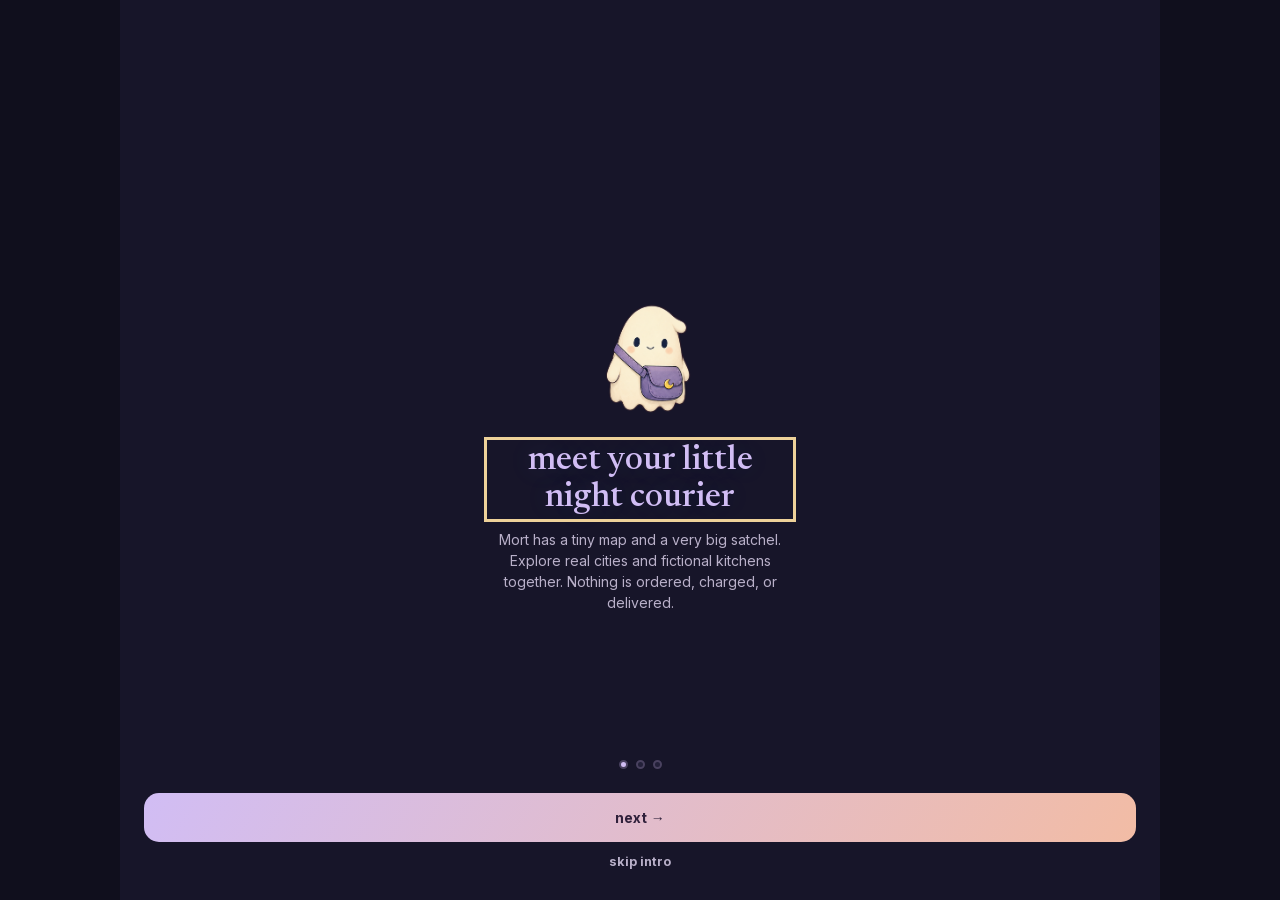
==== commit 081c6eb5: "Launch Mort companion progression and secure community sessions" ====
--- a/index.html
+++ b/index.html
@@ -7,7 +7,7 @@
 <meta name="mobile-web-app-capable" content="yes" />
 <meta name="apple-mobile-web-app-status-bar-style" content="black-translucent" />
 <meta name="apple-mobile-web-app-title" content="Carted" />
-<meta name="theme-color" content="#0A0E1A" />
+<meta name="theme-color" content="#171529" />
 <link rel="manifest" href="manifest.json" />
 <link rel="apple-touch-icon" href="icon-192.png" />
 <!-- ═══════════════════════ REVIEW GATE (SUNRISE-1, 2026-07-12) ═══════════════════════
@@ -917,6 +917,8 @@
 
   }
 </style>
+<link rel="stylesheet" href="carted-design.css">
+<link rel="stylesheet" href="mort-system.css">
 </head>
 <body>
   <div class="phone">
@@ -930,9 +932,11 @@
         <section class="view active" id="view-feed">
           <div class="brand">
             <h1>Cart<span class="wm-ed">ed</span></h1>
-            <div class="sub">fake delivery. real savings.</div>
+            <div class="sub">little adventures. a familiar ghost.</div>
             <div class="live-pill"><span class="dot"></span><span class="lp-count" id="live-count">nothing gets ordered</span></div>
           </div>
+
+          <div id="mort-home-slot"></div>
 
           <!-- #1+2 consolidated: the 5 "tonight" nudges collapse behind one rotating teaser -->
           <div class="drawer" id="tonight">
@@ -984,8 +988,10 @@
         <!-- COMMUNITY TABLE -->
         <section class="view" id="view-room">
           <div class="brand">
-            <h1 style="font-size:24px">community <span class="wm-ed">table</span></h1>
-            <div class="live2"><span class="dot"></span> <b style="color:var(--slate);font-weight:700">one nightly check-in · moderated before posting</b> · <span id="room-burn-top">🌅 —</span></div>
+            <div class="table-eyebrow">MORT SAVED YOU A SEAT</div>
+            <h1>the <span class="wm-ed">Table</span></h1>
+            <div class="sub">a little company, on your terms.</div>
+            <div class="live2"><span class="dot"></span> <b style="color:var(--slate);font-weight:700">moderated notes · no random matching</b> · <span id="room-burn-top">notes expire within 36h</span></div>
             <div id="room-nod"></div>
           </div>
           <div id="room-podium"></div>
@@ -1001,7 +1007,7 @@
             <div class="room-rules-line">be kind · <a href="terms.html" target="_blank" rel="noopener">rules</a> · tap a note to 🚩</div>
           </div>
           <div id="room-ash"></div>
-          <div class="osm-credit" id="room-burn">tonight only · removed from the server within 36 hours</div>
+          <div class="osm-credit" id="room-burn">tonight only · expire within 36 hours; reported content may be retained for safety review</div>
         </section>
 
         <!-- PROFILE -->
@@ -1047,7 +1053,7 @@
             <div class="kb-open">OPEN 24H</div>
           </div>
           <div id="konbini-aisles"></div>
-          <button class="gm-open" style="margin:14px 0 0" onclick="openGacha()">🪙 mort's capsule machine — series 1 · restocks 4am &amp; 4pm</button>
+          <button class="gm-open" style="margin:14px 0 0" onclick="Mort.openWardrobe()">a little something for Mort · wardrobe</button>
           <div class="kb-fic">👻 every shelf is fiction — that's why it's free</div>
           <div class="kb-basket" id="kb-basket" style="display:none">
             <div class="kb-b-items" id="kb-b-items"></div>
@@ -1061,12 +1067,14 @@
         <button id="nav-room" onclick="go('room')"><span class="gi">🌙</span>table</button>
         <button class="on" id="nav-feed" onclick="go('feed')"><span class="gi">🍜</span>browse</button>
         <button id="nav-cart" onclick="go('cart')"><span class="gi">🛒</span>cart<span class="badge" id="cart-badge" style="display:none">0</span></button>
+        <button id="nav-mort" onclick="Mort.openCounter()"><span class="gi mort-nav-mark" aria-hidden="true">✦</span>Mort</button>
       </div>
       <div class="modal-bg" id="modal" style="display:none" onclick="if(event.target===this) closeModal()"><div class="modal" id="modal-content"></div></div>
       <div class="toast" id="toast"></div>
     </div>
   </div>
 
+<script src="mort-system.js"></script>
 <script>
 /* ----------------------------------------------------------
    Carted — 50 real food capitals, FICTIONAL restaurants
@@ -1204,7 +1212,7 @@
          "fish this pretty deserves to stay a picture"],
   "🌮": ["al pastor at 2am is a personality and i have it",
          "these tacos owe me nothing and i owe them nothing",
-         "carted six. ate zero. legend behavior.",
+         "six imaginary dishes. one very tiny receipt.",
          "the salsa verde was calling. i let it ring.",
          "lime wedge of my dreams. wallet intact."],
   "🍔": ["the patty glistens with what could've been",
@@ -1488,7 +1496,8 @@
   "carted_dr_tonight","carted_dr_more","carted_first_dodge",
   "carted_muted","carted_terms","carted_handle","carted_booth","carted_chan_local","carted_held",
   "carted_ash","carted_ash_shown","carted_cup_hist","carted_cup_intro","carted_gacha_intro",
-  "carted_room_seen","carted_reacted","carted_nod","carted_cupsnd","carted_care","carted_snacktab","carted_saved_migrated"];
+  "carted_room_seen","carted_reacted","carted_nod","carted_cupsnd","carted_care","carted_snacktab","carted_saved_migrated",
+  "carted_internal","carted_ab","carted_src","carted_src_at","carted_mort","carted_cart","carted_country","carted_drafts","carted_community_session"];
 let _mirrorT = null;
 function mirrorStats(){ if(!NATIVE) return; clearTimeout(_mirrorT); _mirrorT = setTimeout(async ()=>{ try{
   const P = window.Capacitor.Plugins.Preferences; if(!P) return;
@@ -1497,22 +1506,22 @@
 }catch(e){} }, 2500); }
 async function restoreStats(){ if(!NATIVE) return; try{
   if(localStorage.getItem("carted_stats")!=null) return;              // store intact — nothing to do
-  if(sessionStorage.getItem("carted_restored")) return;               // loop guard
   const P = window.Capacitor.Plugins.Preferences; if(!P) return;
   const r = await P.get({ key: "carted_backup" }); if(!r || !r.value) return;
   const blob = JSON.parse(r.value); let n = 0;
-  Object.entries(blob).forEach(([k,v])=>{ try{ localStorage.setItem(k, v); n++; }catch(e){} });
-  if(n){ try{ sessionStorage.setItem("carted_restored","1"); }catch(e){} location.reload(); }
+  Object.entries(blob).forEach(([k,v])=>{ if(!MIRROR_KEYS.includes(k)||typeof v!=="string") return; try{ localStorage.setItem(k, v); n++; }catch(e){} });
+  if(n){ try{ sessionStorage.setItem("carted_restored","1"); }catch(e){} }
 }catch(e){} }
 
 /* one-shot "last call" at the user's own habitual order hour — never fires on a night already banked */
-function nextNudgeAt(){ const hr=(stats.nudgeHour!=null?stats.nudgeHour:22); const d=new Date(); d.setHours(hr,30,0,0); if(d<=new Date() || orderedTonight()) d.setDate(d.getDate()+1); return d; }
-async function nativeNudge(){ try{
+function nextNudgeAt(){ if(stats.nudgeAt){ const booked=new Date(stats.nudgeAt); if(Number.isFinite(booked.getTime())&&booked>new Date()) return booked; } const hr=(stats.nudgeHour!=null?stats.nudgeHour:22); const d=new Date(); d.setHours(hr,30,0,0); if(d<=new Date() || orderedTonight()) d.setDate(d.getDate()+1); return d; }
+function tomorrowNudgeAt(){ const d=new Date(); d.setDate(d.getDate()+1); d.setSeconds(0,0); return d; }
+async function nativeNudge(at, requestPermission=true){ try{
   const LN=window.Capacitor.Plugins.LocalNotifications; if(!LN) return false;
-  let p=await LN.checkPermissions(); if(p.display!=="granted") p=await LN.requestPermissions();
+  let p=await LN.checkPermissions(); if(p.display!=="granted" && requestPermission) p=await LN.requestPermissions();
   if(p.display!=="granted") return false;
   try{ await LN.cancel({notifications:[{id:77}]}); }catch(e){}
-  await LN.schedule({notifications:[{ id:77, title:`${(stats.ghostName||"Mort")} 👻`, body:"your pretend kitchen is open — cart the craving, keep the money.", schedule:{ at: nextNudgeAt(), allowWhileIdle:true } }]});
+  await LN.schedule({notifications:[{ id:77, title:`${(stats.ghostName||"Mort")} 👻`, body:"your pretend kitchen is open — cart the craving, keep the money.", schedule:{ at: at||nextNudgeAt(), allowWhileIdle:true } }]});
   return true;
 }catch(e){ return false; } }
 /* backend (Supabase) — fill after deploying ~/carted-app/supabase (see supabase/BACKEND.md).
@@ -1531,7 +1540,42 @@
 function deviceId(){ try{ const d=localStorage.getItem("carted_device"); if(d) return d; }catch(e){}
   if(!_deviceIdMem){ _deviceIdMem="d"+Math.random().toString(36).slice(2)+Date.now().toString(36); try{ localStorage.setItem("carted_device", _deviceIdMem); }catch(e){} }
   return _deviceIdMem; }
-function bePost(fn, body){ const payload=Object.assign({},body||{},{app_v:typeof APP_V==="undefined"?"":APP_V}); return fetch(CARTED_BE.url+"/"+fn, {method:"POST", headers:{"Content-Type":"application/json"}, body:JSON.stringify(payload)}).then(r=>r.json()).catch(()=>null); }
+async function beRequest(fn, body){
+  const ctrl=new AbortController(), timer=setTimeout(()=>ctrl.abort(),12000);
+  try{ const r=await fetch(CARTED_BE.url+"/"+fn,{method:"POST",headers:{"Content-Type":"application/json"},body:JSON.stringify({...body,app_v:APP_V}),signal:ctrl.signal}); return await r.json(); }
+  catch(e){ return null; } finally{ clearTimeout(timer); }
+}
+let _communitySession=null, _communitySessionPending=null;
+async function communitySession(){
+  if(!_communitySession) _communitySession=_aGet("carted_community_session",null);
+  if(_communitySession&&/^[a-f0-9]{64}$/.test(_communitySession.session_token)&&Date.parse(_communitySession.expires_at)>Date.now()+60000) return _communitySession.session_token;
+  if(_communitySessionPending) return _communitySessionPending;
+  _communitySessionPending=(async()=>{
+    const r=await beRequest("room",{action:"session"});
+    if(!(r&&r.ok&&/^[a-f0-9]{64}$/.test(r.session_token)&&Date.parse(r.expires_at)>Date.now())) return null;
+    _communitySession={session_token:r.session_token,expires_at:r.expires_at}; _aSet("carted_community_session",_communitySession);
+    if(stats.buddy){stats.buddy.needsReconnect=true;saveStats();} return r.session_token;
+  })();
+  try{ return await _communitySessionPending; }finally{ _communitySessionPending=null; }
+}
+async function bePost(fn, body){
+  const payload={...body};
+  if((fn==="room"||fn==="buddy")&&!['session','status'].includes(payload.action)){
+    const token=await communitySession(); if(token) payload.session_token=token;
+    else if(!['list','get','mine'].includes(payload.action)) return {ok:false,reason:"session-required"};
+  }
+  const r=await beRequest(fn,payload);
+  if(r&&r.reason==="session-required"&&payload.session_token===_communitySession?.session_token){ _communitySession=null; _aSet("carted_community_session",null); }
+  return r;
+}
+let _postingAvailable=null, _postingCheck=0;
+function refreshCommunityStatus(){
+  if(!beOn()||Date.now()-_postingCheck<30000) return; _postingCheck=Date.now();
+  bePost("room",{action:"status"}).then(r=>{ _postingAvailable=!!(r&&r.ok&&r.posting_available===true); if(activeRoom) syncNoteDraft(); else if($("#view-room")?.classList.contains("active")) renderRoomsList(); });
+}
+function communityError(reason){
+  return reason==="session-required"?"Your community connection needs refreshing. Your draft is saved; please try again.":reason==="invite-upgrade"?"This older invite is read-only. Start a new secure booth and share its link.":reason==="moderation-unavailable"?"Posting is paused while safety checks are unavailable. Your draft is saved.":"Nothing was posted — please try again.";
+}
 
 /* ===== lightweight analytics: funnel counts + return-night tracking (the retention signal) + best-effort beacon ===== */
 const ANALYTICS_URL = (CARTED_BE && CARTED_BE.url) ? CARTED_BE.url + "/track" : "";
@@ -1541,7 +1585,7 @@
 /* measurement context (2026-07-30): every event carries IANA timezone, app version, and an
    internal flag — the cohort SQL keys nights off tz and excludes internal/QA devices.
    Mark a founder device once via ?internal=1 (persists in localStorage). */
-const APP_V="93", BUILD_COHORT="build4";
+const APP_V="95", BUILD_COHORT="build5";
 const APP_TZ=(()=>{ try{ return Intl.DateTimeFormat().resolvedOptions().timeZone||""; }catch(e){ return ""; } })();
 function isInternal(){ try{ return localStorage.getItem("carted_internal")==="1"; }catch(e){ return false; } }
 /* FIRST-TOUCH acquisition source, captured once and never overwritten. Without this "436 views ->
@@ -1584,7 +1628,22 @@
   // (POST dies with ERR_FAILED and every event is silently dropped). A string body is a simple
   // request — no preflight — and the edge function parses the JSON text regardless of content-type.
   try{ let sent=false; if(navigator.sendBeacon) sent=navigator.sendBeacon(ANALYTICS_URL, body); if(!sent) fetch(ANALYTICS_URL,{method:"POST",body,keepalive:true}).catch(()=>{}); }catch(e){ try{ fetch(ANALYTICS_URL,{method:"POST",body,keepalive:true}).catch(()=>{}); }catch(_e){} } }
-window.addEventListener("visibilitychange", ()=>{ if(document.visibilityState==="hidden") _aFlush(); });
+document.addEventListener("visibilitychange", ()=>{ if(document.visibilityState==="hidden") _aFlush(); else refreshForeground(); });
+let _bootReady=false, _foregroundAt=0, _foregroundNight=null;
+function refreshForeground(){
+  if(!_bootReady) return;
+  const now=Date.now(), night=nightKey(), newNight=night!==_foregroundNight;
+  if(!newNight && now-_foregroundAt<30000) return;
+  _foregroundAt=now; _foregroundNight=night; trackOpen();
+  if(newNight){ room=loadMinePosts(); channelPosts={}; _roomLoadedNight=null; }
+  _roomFetchT=0; _mineFetchT=0; _chanFetchT={};
+  window.Mort?.onForeground?.({night,newNight});
+  renderHud(); renderBanners(); refreshTonightHead(); renderFeatured();
+  if($("#view-cart").classList.contains("active")) renderCart();
+  if($("#view-profile").classList.contains("active")) renderProfile();
+  if($("#view-room").classList.contains("active")){ renderRoom(); if(activeRoom&&activeRoom!=="MAIN") fetchChannel(activeRoom); else fetchLiveRoom(); }
+  if(NATIVE&&stats.pushOptIn) nativeNudge(undefined,false);
+}
 function trackOncePerNight(ev, props){
   const k=`carted_track_${ev}_${nightKey()}`;
   try{ if(localStorage.getItem(k)) return; localStorage.setItem(k,"1"); }catch(e){}
@@ -1599,15 +1658,51 @@
    Coins, capsules, and the kettle teach themselves in context (their in-app intros already
    exist) — the door should cost three taps, not six. */
 const OB = [
-  { e:"🛒", h:"order absolutely nothing", s:"fill a cart with whatever's calling you — real dishes, fictional kitchens, and no checkout." },
-  { e:"💸", h:"send a ghost. keep the money.", s:"watch the pretend delivery, then see exactly what stayed in your pocket. nothing is charged or delivered." },
+  { e:"mort", h:"meet your little night courier", s:"Mort has a tiny map and a very big satchel. Explore real cities and fictional kitchens together. Nothing is ordered, charged, or delivered." },
+  { e:"✦", h:"small adventures. little keepsakes.", s:"Fill an imaginary cart, enjoy a pretend delivery, and try optional quests for outfit coins. Your memories stay, even when you miss a day." },
   { e:"🌙", h:"leave one note for tonight", s:"the optional community table has one moderated check-in per person, persistent nicknames, and no random matches or DMs." },
 ];
 let obIdx=0;
-function showOnboard(){ obIdx=0; let el=$("#onboard"); if(!el){ el=document.createElement("div"); el.className="onboard"; el.id="onboard"; const sc=$(".screen")||document.body; sc.appendChild(el); } el.style.display="flex"; renderOnboard(); track("onboard_start"); }
-function renderOnboard(){ const el=$("#onboard"); if(!el) return; const c=OB[obIdx], last=obIdx===OB.length-1; el.innerHTML=`<div class="ob-card"><div class="ob-emoji">${c.e}</div><div class="ob-h">${c.h}</div><div class="ob-s">${c.s}</div></div><div class="ob-foot"><div class="ob-dots">${OB.map((_,i)=>`<span class="ob-dot${i===obIdx?' on':''}"></span>`).join("")}</div><button class="cta" style="position:static" onclick="${last?"endOnboard()":"nextOnboard()"}">${last?"let's go 🌙":"next →"}</button>${last?"":`<button class="ob-skip" onclick="endOnboard()">skip intro</button>`}</div>`; }
+function showOnboard(){
+  obIdx=0; let el=$("#onboard");
+  if(!el){ el=document.createElement("div"); el.className="onboard"; el.id="onboard"; ($(".screen")||document.body).appendChild(el); }
+  if(!el._focusGuard){
+    el._restoreFocus=document.activeElement; el._isolation=[];
+    // Isolate siblings along the ancestor chain; the dialog remains inside the
+    // native screen while both VoiceOver and keyboard users stay in the intro.
+    for(let branch=el;branch.parentElement;branch=branch.parentElement){
+      for(const sibling of branch.parentElement.children){ if(sibling===branch||["SCRIPT","STYLE","LINK"].includes(sibling.tagName)) continue;
+        el._isolation.push({node:sibling,inert:sibling.inert,aria:sibling.getAttribute("aria-hidden")}); sibling.inert=true; sibling.setAttribute("aria-hidden","true");
+      }
+      if(branch.parentElement===document.body) break;
+    }
+    el._focusGuard=e=>{ if(el.style.display!=="none"&&!el.contains(e.target)) el.querySelector(".ob-h")?.focus({preventScroll:true}); };
+    document.addEventListener("focusin",el._focusGuard);
+  }
+  el.hidden=false; el.style.display="flex"; el.setAttribute("role","dialog"); el.setAttribute("aria-modal","true"); el.setAttribute("aria-labelledby","ob-title"); el.setAttribute("aria-describedby","ob-description");
+  renderOnboard(); track("onboard_start");
+}
+function renderOnboard(){
+  const el=$("#onboard"); if(!el) return; const c=OB[obIdx],last=obIdx===OB.length-1;
+  el.innerHTML=`<div class="ob-card"><div class="ob-emoji" aria-hidden="true">${c.e==='mort'?ghostAvatar(138):c.e}</div><div class="ob-h" id="ob-title" role="heading" aria-level="2" tabindex="-1">${esc(c.h)}</div><div class="ob-s" id="ob-description">${esc(c.s)}</div></div><div class="ob-foot"><div class="ob-dots" role="img" aria-label="Step ${obIdx+1} of ${OB.length}">${OB.map((_,i)=>`<span aria-hidden="true" class="ob-dot${i===obIdx?' on':''}"></span>`).join("")}</div><button type="button" class="cta" style="position:static" onclick="${last?"endOnboard()":"nextOnboard()"}">${last?"let's go 🌙":"next →"}</button>${last?"":`<button type="button" class="ob-skip" onclick="endOnboard()">skip intro</button>`}</div>`;
+  el.onkeydown=e=>{
+    if(e.key==="Escape"){ e.preventDefault(); endOnboard(); return; }
+    if(e.key!=="Tab") return; const buttons=[...el.querySelectorAll("button")],first=buttons[0],lastButton=buttons[buttons.length-1];
+    if(e.shiftKey&&(document.activeElement===first||!buttons.includes(document.activeElement))){ e.preventDefault(); lastButton.focus(); }
+    else if(!e.shiftKey&&(document.activeElement===lastButton||!buttons.includes(document.activeElement))){ e.preventDefault(); first.focus(); }
+  };
+  el.querySelector(".ob-h").focus({preventScroll:true});
+}
 function nextOnboard(){ obIdx=Math.min(OB.length-1,obIdx+1); try{snd("pop");}catch(e){} renderOnboard(); }
-function endOnboard(){ const el=$("#onboard"); if(el) el.style.display="none"; try{ localStorage.setItem("carted_onboard","2"); }catch(e){} try{snd("chime");}catch(e){} track("onboarded"); }
+function endOnboard(){
+  const el=$("#onboard");
+  if(el){ el.hidden=true; el.style.display="none";
+    if(el._focusGuard) document.removeEventListener("focusin",el._focusGuard); el._focusGuard=null;
+    (el._isolation||[]).forEach(({node,inert,aria})=>{ node.inert=inert; if(aria===null) node.removeAttribute("aria-hidden"); else node.setAttribute("aria-hidden",aria); }); el._isolation=[];
+    const target=el._restoreFocus; ((target&&target!==document.body&&target.isConnected)?target:$("#nav-feed"))?.focus({preventScroll:true}); el._restoreFocus=null;
+  }
+  try{ localStorage.setItem("carted_onboard","2"); }catch(e){} try{snd("chime");}catch(e){} track("onboarded");
+}
 function urlB64ToU8(s){ const pad="=".repeat((4-s.length%4)%4); const b=(s+pad).replace(/-/g,"+").replace(/_/g,"/"); const raw=atob(b); const out=new Uint8Array(raw.length); for(let i=0;i<raw.length;i++) out[i]=raw.charCodeAt(i); return out; }
 /* fidelity red line: real baked dish photos or the emoji glyph — never external random stock,
    never generated food art. (the US clones' only reviews complained about exactly this.) */
@@ -1640,7 +1735,7 @@
 function toast(msg){ const t=$("#toast"); t.textContent=msg; t.classList.add("show"); setTimeout(()=>t.classList.remove("show"),1600); }
 
 /* ---- night clock: a "night" runs 4am→4am so 2am counts as the same night ---- */
-function nightKey(){ const s=new Date(Date.now()-4*3600*1000); const p=n=>String(n).padStart(2,"0"); return `${s.getFullYear()}-${p(s.getMonth()+1)}-${p(s.getDate())}`; }
+function nightKey(at=new Date()){ const s=new Date(at); if(s.getHours()<4) s.setDate(s.getDate()-1); const p=n=>String(n).padStart(2,"0"); return `${s.getFullYear()}-${p(s.getMonth()+1)}-${p(s.getDate())}`; }
 function nightShift(key, delta){ const a=key.split("-").map(Number); const dt=new Date(a[0], a[1]-1, a[2]+delta, 12); const p=n=>String(n).padStart(2,"0"); return `${dt.getFullYear()}-${p(dt.getMonth()+1)}-${p(dt.getDate())}`; }
 /* "showing up" advances the streak — sitting in the room or steeping a cup counts, not only the
    fake order. the streak is "nights you came by", the companion metric, not "nights you did the gag". */
@@ -1675,12 +1770,10 @@
 /* ---- game HUD: streak flame · level · money dodged · sound ---- */
 function renderHud(){
   const el=$("#hud"); if(!el) return;
-  const done=stats.lastNight===nightKey();
-  /* HUD = the identity spine only: streak + lifetime dodged. levels/XP live on the profile. */
   el.innerHTML = `
-    <button class="pill flame${done?' on':''}" onclick="go('profile')">🔥 <b>${stats.streak||0}</b> · <b>$${Math.round(stats.savedUsd).toLocaleString()}</b> <span class="hint">never spent</span></button>
-    <button class="pill${((stats.capsuleTokens||0)>=3&&!capsuleDone())?' pack':''}" onclick="openGacha()" aria-label="mort's capsule machine">${((stats.capsuleTokens||0)>=3&&!capsuleDone())?`🎴 <b>pack ready</b>`:`🪙 <b style="color:var(--pink-txt)">${stats.capsuleTokens||0}</b>`}</button>
-    <button class="pill" onclick="toggleSnd()">${sndOn?"🔊":"🔇"}</button>`;
+    <button class="pill hud-profile" onclick="go('profile')" aria-label="your profile and settings">${ghostAvatar(28)} <span>your little corner</span></button>
+    <button class="pill" onclick="Mort.openWardrobe()" aria-label="Mort's wardrobe, ${stats.capsuleTokens||0} earned coins">🪙 <b>${stats.capsuleTokens||0}</b></button>
+    <button class="pill" onclick="toggleSnd()" aria-label="${sndOn?'mute sounds':'turn sounds on'}">${sndOn?"🔊":"🔇"}</button>`;
 }
 /* ---- stats: money dodged broken out by currency, total in USD ---- */
 
@@ -1913,7 +2006,8 @@
 /* DEPARTURES strip (konbini board tease): one slim split-flap line, taps open the board */
 function renderCityBar(){
   const cur=curCity();
-  $("#city-bar").innerHTML = `<button class="dep-bar" onclick="cityModal(false)"><span class="db-plane">✈</span>DEPARTURES · <span class="db-city">${cur.flag} ${esc(cur.name)}</span><span class="db-change">change</span></button>`;
+  const picks=[cur,featuredCity(),...['tyo','nyc','par','mex','sel'].map(id=>CITIES[CITY_INDEX[id]])].filter(Boolean).filter((c,i,a)=>a.findIndex(x=>x.id===c.id)===i).slice(0,5);
+  $("#city-bar").innerHTML = `<div class="city-heading"><span>WHERE SHALL WE WANDER?</span><button onclick="cityModal(false)">all ${CITIES.length} cities ↗</button></div><button class="city-current" onclick="cityModal(false)"><span class="city-flag">${cur.flag}</span><span><small>exploring</small><b>${esc(cur.name)}</b></span><span class="city-change">change city ▾</span></button><div class="city-quick" aria-label="quick city selection">${picks.map(c=>`<button aria-pressed="${c.id===cur.id}" onclick="setCity(${CITY_INDEX[c.id]})">${c.flag} ${esc(c.name)}${c.id===cur.id?' ✓':''}</button>`).join('')}</div>`;
 }
 function cityModal(homeMode){
   /* the board: split-flap departures. statuses are seeded fiction (disclosed in the sub line),
@@ -1926,9 +2020,9 @@
     const st=here?"you are here":DEP_POOL[hash(nightKey()+"|dep|"+c.id)%DEP_POOL.length];
     return `<button class="board-row cm${here?' here':''}" data-n="${c.name.toLowerCase()}" style="--d:${Math.min(ri++,14)*28}ms" onclick="modalPick('${c.id}',${!!homeMode})"><span class="br-flag">${c.flag}</span><span class="br-name">${esc(c.name)}</span>${homeMode?"":`<span class="br-dots"></span><span class="br-st${here?'':stCls(st)}">${st}</span>`}</button>`;
   };
-  showModal(`<div class="board-hd">${homeMode?'✈ ARRIVALS':'✈ DEPARTURES'}</div>
-    <div class="board-sub">${homeMode?'where should the ghost land? this becomes home.':'every kitchen is open somewhere · statuses are set dressing 👻'}</div>
-    <input id="city-search" class="city-search" placeholder="search cities…" oninput="filterCityModal()" autocomplete="off">
+  showModal(`<div class="board-hd">${homeMode?'your home base':'pick a little adventure'}</div>
+    <div class="board-sub">${homeMode?'where should Mort land? this becomes home.':'real cities. imaginary kitchens. no passport needed. · travel statuses are fictional'}</div>
+    <input id="city-search" class="city-search" aria-label="search cities" placeholder="search ${CITIES.length} cities…" oninput="filterCityModal()" autocomplete="off">
     <button class="cta secondary" style="position:static;margin:6px 0" onclick="closeModal();nearMe()">📍 near me</button>
     <div class="city-modal-list" id="city-modal-list">
       ${Object.entries(REGIONS).map(([k,label])=>`<div class="cm-group"><div class="flap-gap">${label}</div>${
@@ -1949,6 +2043,7 @@
   else setCity(i);
 }
 function setCity(i){
+  if(!Number.isInteger(i)||!CITIES[i]) return;
   if(i===curIdx && curCity()._places) return;
   curIdx=i; updateBadge();
   renderCityBar(); renderFeed();
@@ -2019,7 +2114,7 @@
 function cardHTML(p, saved){
   const isNew=isNewPlace(p)&&!saved;
   const where = saved ? `${p._flag} ${esc(p._cityName)}` : esc(p.en);
-  return `<div class="card" onclick="openDetail('${p._key}')">
+  return `<div class="card" role="button" tabindex="0" aria-label="Open ${esc(p.name)} menu" onkeydown="if(event.key==='Enter'||event.key===' '){event.preventDefault();this.click()}" onclick="openDetail('${p._key}')">
     <div class="thumb">${thumbImg(p)}</div>
     <div class="meta">
       <div class="name">${esc(p.name)}${(!saved&&isPopular(p))?'<span class="pop-chip">🔥 popular</span>':''}${isNew?'<span class="new-chip">new</span>':''}</div>
@@ -2029,6 +2124,7 @@
   </div>`;
 }
 function renderFeed(){
+  const mh=$("#mort-home-slot"); if(mh&&window.Mort) mh.innerHTML=Mort.renderHome();
   renderBanners(); renderFeatured(); const bn=$("#buddy-nudge"); if(bn) bn.innerHTML=buddyNudge();
   const c=curCity();
   refreshDiscovery();
@@ -2052,7 +2148,10 @@
 /* ---- favorites (snapshot map -> survives reloads & unloaded cities) ---- */
 
 /* ---- account + profile (mock auth; real cross-device sync = backend) ---- */
-function loadAccount(){ try{ account=JSON.parse(localStorage.getItem("carted_account")||"null"); }catch(e){} try{ Object.assign(stats, JSON.parse(localStorage.getItem("carted_stats")||"{}")); }catch(e){} }
+function loadAccount(){ try{ account=JSON.parse(localStorage.getItem("carted_account")||"null"); }catch(e){} try{ const stored=JSON.parse(localStorage.getItem("carted_stats")||"{}"); if(stored&&typeof stored==="object"&&!Array.isArray(stored)) Object.assign(stats,stored); }catch(e){}
+  ["savedUsd","snackUsd","orders","streak","conversions","xp","capsuleTokens"].forEach(k=>{ if(!Number.isFinite(stats[k])||stats[k]<0) stats[k]=0; });
+  ["cuisines","cities","earned","capsuleOwned"].forEach(k=>{ if(!Array.isArray(stats[k])) stats[k]=[]; });
+}
 function saveAccount(){ try{ localStorage.setItem("carted_account", JSON.stringify(account)); }catch(e){} }
 function saveStats(){ try{ localStorage.setItem("carted_stats", JSON.stringify(stats)); }catch(e){} mirrorStats(); }
 /* no accounts, by design: everything lives on this device. keeps the app private-by-default
@@ -2065,13 +2164,14 @@
 function migrateSaved(){ try{
   if(localStorage.getItem("carted_saved_migrated")) return;
   const old=JSON.parse(localStorage.getItem("carted_saved")||"{}")||{}; const list=Object.values(old);
-  localStorage.setItem("carted_saved_migrated","1");
-  if(!list.length) return;
+  if(!list.length){ localStorage.setItem("carted_saved_migrated","1"); return; }
+  localStorage.setItem("carted_stats_before_saved_migration",JSON.stringify(stats));
   stats.cuisineCount=stats.cuisineCount||{};
   list.forEach(p=>{ const en=(p&&p.en)||null; if(en) stats.cuisineCount[en]=(stats.cuisineCount[en]||0)+1; });
   const top=Object.entries(stats.cuisineCount).sort((a,b)=>b[1]-a[1])[0];
   if(top && top[1]>=3) stats.usual={en:top[0], n:top[1]};
-  saveStats();
+  localStorage.setItem("carted_stats",JSON.stringify(stats));
+  localStorage.setItem("carted_saved_migrated","1"); mirrorStats();
   setTimeout(()=>{ showModal(`<div class="m-emoji">🤍</div><div class="m-title">the hearts retired</div><div class="m-body">saving places didn't fit a place with one order a night — so your ${list.length} hearts became the ghost's memory of what you like instead.</div><button class="cta" style="position:static" onclick="closeModal()">ok 🌙</button>`); }, 1200);
 }catch(e){} }
 function residentTier(){ const n=(_aGet("carted_nights",[])||[]).length;
@@ -2093,20 +2193,24 @@
     + `<button class="signin-btn" onclick="shareWin('streak')">share your streak card</button>`
     + `<button class="signin-btn" onclick="showWrapped()">your week, wrapped</button>`
     + `<button class="signin-btn" onclick="showHandleSettings()">community nickname${handleState()?`: ${esc(handleState())}`:""}</button>`
-    + `<button class="signin-btn" onclick="ghostPush()">${stats.pushOptIn?"ghost texts: on":"let the ghost text me"}</button>`
+    + `<button class="signin-btn" onclick="ghostPush()">${stats.pushOptIn?"Mort reminders: on · tap to turn off":"Mort reminders: off · optional"}</button>`
     + `<button class="signin-btn" onclick="toggleAsmr()">${asmrOn?"kitchen sounds: on":"kitchen sounds: off"}</button>`
     + `<button class="signin-btn" onclick="toggleSnd()">${sndOn?"sounds: on":"sounds: off"}</button>`;
   const bShared = stats.buddy && stats.buddy.sharedStreak!=null ? stats.buddy.sharedStreak : null;   // never present YOUR streak as the shared one
-  const bNote = beOn() ? (stats.buddy && stats.buddy.pending ? "waiting for them to tap your link…" : "synced live") : "prototype — goes live once the backend is configured";
+  const bNote = stats.buddy?.needsReconnect ? "a new secure invite is needed; your past shared nights are kept" : stats.buddy?.syncError ? "connection not confirmed — try again shortly" : beOn() ? (stats.buddy && stats.buddy.pending ? "waiting for them to tap your link…" : "last confirmed connection") : "friend connections are unavailable offline";
   const buddyCard = stats.buddy
-    ? `<div class="tier-card"><div class="tier-row"><span class="tier-ic">👯</span><div><div class="tier-name">${esc(stats.buddy.name||"your buddy")}</div><div class="tier-sub">${bShared!=null?`you two show up on the same nights — ${bShared} together so far 🤍`:"nights together start counting when they tap your link 🤍"}</div></div></div><button class="signin-btn" onclick="inviteBuddy()" style="margin-top:8px">↗ invite another</button><div style="text-align:center;color:var(--muted);font-size:11px;margin-top:6px">${bNote}</div></div>`
+    ? `<div class="tier-card"><div class="tier-row"><span class="tier-ic">👯</span><div><div class="tier-name">${esc(stats.buddy.name||"your buddy")}</div><div class="tier-sub">${bShared!=null?`you two show up on the same nights — ${bShared} together so far 🤍`:"nights together start counting when they tap your link 🤍"}</div></div></div><button class="signin-btn" onclick="inviteBuddy()" style="margin-top:8px">↗ ${stats.buddy.needsReconnect?"create a new secure invite":stats.buddy.role==="creator"?"share your invite":"start a new pair"}</button><div style="text-align:center;color:var(--muted);font-size:11px;margin-top:6px">${bNote}${stats.buddyHistory?.length?` · ${stats.buddyHistory.reduce((n,b)=>n+(Number(b.sharedNights)||0),0)} archived shared nights`:""}</div></div>`
     : `<div class="tier-card" style="border-color:var(--pink)"><div class="tier-row"><span class="tier-ic">👯</span><div><div class="tier-name">do this with someone</div><div class="tier-sub">bring one person — you'll both know the other is up, some nights. no pressure, no reset, just company 🤍</div></div></div><button class="signin-btn dark" onclick="inviteBuddy()" style="margin-top:8px">↗ invite a friend</button></div>`;
   /* the closet: wardrobe + souvenirs + flight log fold behind one door — earned memory,
      owned-only, no locks, no quotas, no progress bars. status lives here, never in the room. */
   const closet = `<div class="drawer" id="closet"><button class="dr-head" onclick="toggleDrawer('closet')"><span class="dr-teaser">the collection — what the nights left behind</span><span class="dr-caret">▾</span></button><div class="dr-body">${renderCollection()}${passportStrip()}</div></div>`;
   const gs=ghostStage(), u=stats.usual;
   const ghostCard = `<div class="tier-card"><div class="tier-row"><span class="tier-ic">${ghostAvatar(34)}</span><div><div class="tier-name">${esc(ghostName())} · ${gs.name}</div><div class="tier-sub">raised over ${gs.nights} night${gs.nights===1?"":"s"} of showing up${gs.next?` · ${gs.next.min-gs.nights} more → <b>${gs.next.name}</b>`:" · fully grown, still hungry"}${u?`<br>he remembers: you always cart <b>${esc(u.en)}</b>`:""}</div></div></div>`;
-  $("#profile-body").innerHTML = `<div class="brand"><h1 style="font-size:24px">profile</h1></div>` + head + kept + ghostCard + buddyCard + grid + closet + auth;
+  $("#profile-body").innerHTML = `<div class="brand"><div class="table-eyebrow">MAKE YOURSELF AT HOME</div><h1>your little corner</h1><div class="sub">progress stays on this device. missed days never erase Mort's memories.</div></div>`
+    + `<button class="profile-mort" onclick="Mort.openCounter()">${ghostAvatar(84)}<span><b>you &amp; ${esc(ghostName())}</b><small>adventures, memories &amp; a little wardrobe</small></span><span>↗</span></button>`
+    + `<div class="profile-ledger"><b>${stats.orders||0} pretend deliveries</b><span>$${Math.round(stats.savedUsd||0).toLocaleString()} in imaginary orders · not measured real savings</span></div>`
+    + buddyCard + closet + `<div class="section-label">your settings &amp; keepsakes</div>` + auth;
+  initDrawers();
 }
 
 /* ---- detail ---- */
@@ -2131,11 +2235,15 @@
     + `<div class="fic-note">👻 this restaurant is fictional — the city's real, the craving's real, the order never will be.</div>`;
   $("#d-add").onclick = ()=>go("cart");
   go("detail");
+  window.Mort?.recordCity?.(cityOf(p));
 }
 
 /* ---- cart ---- */
-function addToCart(key, ev){ const p=placeByKey[key]; if(!p) return; const c=cityOf(p); const item={...p, _pf:(c&&c.pf)||1, _tax:(c&&c.tax!=null)?c.tax:curCity().tax}; cart.push(item); track("add_cart"); updateBadge(); if(ev) flyToCart(ev, p.ic); snd("pop"); toast(`added — that's ${money(p.price,p._cur)} you didn't spend 😌`); }
-function removeFromCart(i){ cart.splice(i,1); updateBadge(); renderCart(); }
+function persistCart(){ try{ localStorage.setItem("carted_cart",JSON.stringify({v:1,items:cart})); mirrorStats(); }catch(e){} }
+function hydrateCart(){ try{ const saved=JSON.parse(localStorage.getItem("carted_cart")||"null"); cart=(saved&&saved.v===1&&Array.isArray(saved.items)?saved.items:[]).filter(p=>p&&typeof p.dish==="string"&&Number.isFinite(p.price)&&p.price>=0&&CITY_INDEX[p._cityId]!=null).map(p=>({...p})); }catch(e){ cart=[]; } }
+function orderCity(items=cart){ const p=items[0]; return (p&&CITIES[CITY_INDEX[p._cityId]])||curCity(); }
+function addToCart(key, ev){ const p=placeByKey[key]; if(!p) return; const c=cityOf(p); const item={...p, _pf:(c&&c.pf)||1, _tax:(c&&c.tax!=null)?c.tax:curCity().tax}; cart.push(item); persistCart(); track("add_cart"); updateBadge(); if(ev) flyToCart(ev, p.ic); snd("pop"); toast(`added — that's ${money(p.price,p._cur)} you didn't spend 😌`); }
+function removeFromCart(i){ cart.splice(i,1); persistCart(); updateBadge(); renderCart(); }
 function updateBadge(){ const b=$("#cart-badge"); if(cart.length){ b.style.display="flex"; b.textContent=cart.length; } else b.style.display="none"; }
 /* ---- all cart math is now in USD; each item converts via its own city's pf ---- */
 function cartSubtotal(){ return cart.reduce((s,p)=>s+usdOf(p),0); }
@@ -2147,10 +2255,10 @@
 function cartFees(){ return cartDelivery() + cartService() + cartLate() + cartTax() + cartQuirkTotal(); }
 function cartAllIn(){ return cartSubtotal() + cartFees(); }
 function renderCart(){
-  const body=$("#cart-body"), c=curCity();
+  const body=$("#cart-body"), c=orderCity();
   const cityIds=[...new Set(cart.map(p=>p._cityId))], multi=cityIds.length>1;
   $("#cart-sub").textContent = cart.length ? (multi ? `🌍 ${cityIds.length} cities in your cart · don't check out.` : `from ${cart[0]._cityName||c.name} · don't check out.`) : "fill it up. don't check out.";
-  if(!cart.length){ body.innerHTML = ((orderedTonight()&&secondRunReady())?`<div class="kclosed" style="margin-bottom:14px">🛵 a run's paid — the kitchen's back on<div class="kc-sub">go fill the cart · banks for real</div></div>`:"") + ((orderedTonight()&&!secondRunReady())?`<div class="kclosed" style="margin-bottom:14px">🌙 kitchen's closed till tomorrow — nicely done<div class="kc-sub">your cart keeps till you're back · the corner store never closes — <span class="kb-link" onclick="openKonbini()">snack run 🏪</span>${canBuyRun()?` · <span class="kb-link" onclick="buySecondRun()">🪙2 reopens the kitchen 🛵</span>`:""}</div></div>`:"") + `<div class="empty"><div class="big">👻</div>your cart is a ghost town.<br>go fill it up.<br><br><button class="cta secondary" style="position:static" onclick="go('feed')">browse places</button></div>`; return; }
+  if(!cart.length){ body.innerHTML = (orderedTonight()?`<div class="kclosed" style="margin-bottom:14px">👻 ${esc(ghostName())}'s ready for another trip<div class="kc-sub">explore another city or try tonight's food quest. every pretend delivery is free.</div></div>`:"") + `<div class="empty"><div class="big">${ghostAvatar(72)}</div>a little adventure starts here.<br>pick something for ${esc(ghostName())}'s satchel.<br><br><button class="cta secondary" style="position:static" onclick="go('feed')">browse kitchens</button></div>`; return; }
   const sub=cartSubtotal(), fl=flightInfo(c), quirks=cartQuirkFees();
   body.innerHTML = `
     ${cart.map((p,i)=>`<div class="cart-item"><div class="ci-thumb">${(p._menuItem&&p.photo)?`<img class="ph-img" src="${p.photo}" alt="" loading="lazy" onerror="this.replaceWith(document.createTextNode('${p.ic}'))">`:p.ic}</div><div class="nm">${esc(p.dish)}<div style="font-size:11px;color:var(--muted);font-weight:400">${p._flag||""} ${esc(p._cityName||p.name)}</div></div><div class="pr">${money(p.price,p._cur)}${cityPfOf(p)!==1?`<div style="font-size:11px;color:var(--muted);font-weight:600">≈ ${money(usdOf(p),USD)}</div>`:""}</div><button class="rm" onclick="removeFromCart(${i})">✕</button></div>`).join("")}
@@ -2166,11 +2274,10 @@
     </div>
     <div class="boss"><span class="bossic">👹</span><span><b style="color:var(--hot)">${money(cartFees(),USD)}</b> in junk fees — dodge him.</span></div>
     <div class="deliver-to">${multi?`✈️ a ghost plane will hit all ${cityIds.length} cities, then you`:(fl?`✈️ flying <b>${esc(c.name)} → ${esc(HOME.label)}</b> · real flight time ${fl.label}`:`🛵 delivering nearby in ${esc(HOME.label)}`)} · <span class="dt-change" onclick="cityModal(true)">change</span></div>
-    ${orderedTonight() && !secondRunReady()
-      ? `<div class="kclosed">🌙 tonight's feast is banked — reruns ride free<div class="kc-sub">the corner store never closes — <span class="kb-link" onclick="openKonbini()">snack run 🏪</span></div></div>${canBuyRun()?`<button class="cta" style="position:static;margin-top:8px" onclick="buySecondRun()">🪙2 · mort runs it again — banks for real</button>`:""}<button class="cta secondary" style="position:static;margin-top:8px" onclick="placeOrder()">run it again 👻 — banks nothing</button>`
-      : `<button class="cta" onclick="placeOrder()">place order ${fl?"✈️":"🚗"}${orderedTonight()?" · second run 🛵":""}</button>`}
+    ${orderedTonight()?`<div class="kclosed">another trip with ${esc(ghostName())}<div class="kc-sub">free to replay. quest progress counts; tonight's pretend-money total is already saved.</div></div>`:""}
+    <button class="cta" onclick="placeOrder()">send ${esc(ghostName())} ${fl?"✈️":"🛵"}</button>
     <button class="cta secondary" onclick="go('feed')">keep browsing</button>
-    <div style="text-align:center;color:var(--muted);font-size:12.5px;margin-top:12px">${(orderedTonight()&&!secondRunReady())?"reruns are for the ride — tonight's dodge is already banked.":"the button looks real. nothing gets charged."}</div>`;
+    <div style="text-align:center;color:var(--muted);font-size:12.5px;margin-top:12px">nothing gets charged or delivered. your unfinished cart stays here when you return.</div>`;
     /* DEMO/PRE-AFFILIATE: real-money handoff removed until partner programs are live.
        Re-enable: <button class="order-real" onclick="orderForReal('cart')">…or just order it for real on a delivery app →</button> */
 }
@@ -2218,14 +2325,15 @@
   return stages;
 }
 function placeOrder(){
+  if(!cart.length) return;
   const rerun=orderedTonight() && !secondRunReady();   // feast banked + no paid run: rides bank NOTHING
-  const c=curCity(), gd=rollDriver();
+  const c=orderCity(), gd=rollDriver();
   const cities=[...new Set(cart.map(p=>p._cityId))];
   const route=buildRoute(cart, HOME);
   const isFlight = route.slice(0,-1).some(s=>havKm(s, HOME) >= 150);   // flight if any stop is >150km from home (cart-derived)
   const multi = route.length>2;
   const flight = isFlight ? { mins: routeMinutes(route), label: fmtFlight(routeMinutes(route)), multi: multi } : null;
-  pendingOrder = { items: cart.slice(), total: cartAllIn(), city: c, cities: cities, flight: flight, route: route, driver: gd.n, gachaDriver: gd, rerun: rerun, secondRun: (orderedTonight() && !rerun) };
+  pendingOrder = { id:Date.now().toString(36)+Math.random().toString(36).slice(2,8), items: cart.map(p=>({...p})), total: cartAllIn(), city: {...c}, cities: cities, flight: flight, route: route, driver: gd.n, gachaDriver: gd, rerun: rerun, secondRun: (orderedTonight() && !rerun) };
   track("place_order",{cities:cities.length,flight:isFlight,usd:Math.round(cartAllIn())});
   snd("pop");
   $("#track-reveal").style.display="none"; $("#track-live").style.display="block";
@@ -2262,7 +2370,7 @@
   step();
 }
 function revealTruth(){
-  const po=pendingOrder; if(!po) return;
+  const po=pendingOrder; if(!po||po.completed) return; po.completed=true;
   const rerun=!!po.rerun;
   track("reveal",{usd:Math.round(po.total||0), rerun:rerun?1:0});
   lastOrderItems=po.items;
@@ -2289,7 +2397,7 @@
   stats.cuisineCount=stats.cuisineCount||{};
   (po.items||[]).forEach(it=>{ if(it.en) stats.cuisineCount[it.en]=(stats.cuisineCount[it.en]||0)+1; });
   { const top=Object.entries(stats.cuisineCount).sort((a,b)=>b[1]-a[1])[0]; if(top && top[1]>=3) stats.usual={en:top[0], n:top[1]}; }
-  uniqPush(stats.cities, po.city.id);
+  (po.cities||[po.city.id]).forEach(id=>uniqPush(stats.cities,id));
   // FLIGHT-LOG PASSPORT: stamp every city the ghost flew to — silent, visible on the profile
   if(po.flight){ const stops=(po.route||[]).filter(s=>s && !s.home && s.id); const per=po.total/(stops.length||1); stops.forEach(s=>logFlight(s.id, per, havKm(s, HOME))); }
   const parentKeys=[...new Set((po.items||[]).map(it=>String(it._key).split("::")[0]))];
@@ -2307,24 +2415,23 @@
   if(NATIVE && stats.pushOptIn) nativeNudge();           // re-arm for tomorrow (never re-fires tonight)
   let milestone="";
   if(streakGrew && [3,7,14,30,50,100,200].includes(stats.streak)){ milestone=`🔥 ${stats.streak} nights, together`; if(stats.streak>=7){ stats.freezes=Math.min(3,(stats.freezes||0)+1); saveStats(); } }
-  if(!rerun && po.city.id===curCity().id)
   lastShare = { usd: po.total, label: money(po.total, USD), streak: stats.streak, city: (po.cities&&po.cities.length>1)?`${po.cities.length} cities`:po.city.name };
   if(po.flight){ globeProgress(100); $("#track-live").style.display="none"; }
   else { const rd=$("#rider"); const mort=rd.querySelector(".mort"); if(mort) mort.innerHTML=riderGhost(); const veh=rd.querySelector(".veh"); if(veh) veh.textContent="💨"; rd.style.left="120%"; rd.style.top="-12%"; rd.style.opacity="0"; routeProgress(100); const mp=$("#track-map"); if(mp) mp.classList.add("arrive"); $("#track-live").style.display="none"; }
   /* QUIET RECEIPT — a moment of relief, not a jackpot. no XP, no confetti, no cascade of toasts. */
   snd("whoosh");
   const firstEver = stats.orders===1;
-  if(firstEver){ try{ localStorage.setItem("carted_first_dodge","1"); }catch(e){} setTimeout(maybeNameGhost, 6500); }   // name him AFTER the reveal lands — the money number and the room door get their moment first
+  if(firstEver){ try{ localStorage.setItem("carted_first_dodge","1"); }catch(e){} } // Naming is an optional action in Mort's counter, never an interrupting timer.
   const r=$("#track-reveal"); r.style.display="block"; r.className="reveal";
   r.innerHTML = `
     ${mortReveal(po.total, false)}
-    <div class="ghost-quip">${rerun?"a rerun — the ghost rides for free.":(po.secondRun?"second run, same ghost — banked again 🪙":"the driver was never real. neither was the bill.")}</div>
-    ${rerun?`<div class="sub" style="margin-top:8px">would've been <b>${money(po.total,USD)}</b> — tonight's dodge is already banked. this one was for the ride 👻</div>`:`<div class="saved" id="reveal-saved">${money(0,USD)} saved</div>
+    <div class="ghost-quip">${esc(ghostName())} brought back a story. the bill was imaginary.</div>
+    ${rerun?`<div class="sub" style="margin-top:8px">another little trip, on the house. quest progress counts; tonight's pretend-money total stays the same 👻</div>`:`<div class="saved" id="reveal-saved">${money(0,USD)} saved</div>
     <div class="sub">${(po.cities&&po.cities.length>1)?`dinner across ${po.cities.length} cities, all dodged`:(po.flight?`dinner in ${esc(po.city.name)}, a ${po.flight.label} flight that never took off`:`what tonight in ${esc(po.city.name)} would've cost`)} — it stayed in your pocket.</div>
     <div class="sub" style="color:#F2A9C4;font-weight:800;margin-top:6px">🔥 night ${stats.streak}${usedFreeze?' · 🧊 a freeze caught your miss':''}</div>`}
     ${milestone?`<div class="milestone">${milestone}</div>`:""}
-    ${capsuleGain?`<div class="milestone" style="cursor:pointer" onclick="openGacha()">🪙 ${capsuleGain===1?"a capsule token":capsuleGain+" capsule tokens"} — ${cgNight&&cgMile?"for showing up + $100 kept":(cgMile?"every $100 kept mints one":"for showing up tonight")}. ${esc(ghostName())}'s machine is by the door</div>`:""}
-    ${(!rerun&&canBuyRun())?`<div class="milestone" style="cursor:pointer" onclick="buySecondRun();go('feed')">🛵 still hungry? 🪙2 — ${esc(ghostName())} makes a second run tonight</div>`:""}
+    <button class="cta secondary" style="position:static;margin-top:14px" onclick="window.Mort?.openCounter()">👻 back to ${esc(ghostName())}'s counter · quests &amp; little keepsakes</button>
+    <button class="cta secondary" style="position:static;margin-top:8px" onclick="go('feed');cityModal(false)">✈️ choose another city · every trip is free</button>
     ${outcomeAsked()?"":`<div class="outcome-card" id="outcome-row"><div class="oq">Did Carted change the real craving?</div>
       <div class="outcome-options"><button onclick="answerOutcome('less')">less likely<br>to order</button><button onclick="answerOutcome('same')">about<br>the same</button><button onclick="answerOutcome('more')">more likely<br>to order</button></div></div>`}
     <div style="margin-top:22px">
@@ -2348,7 +2455,8 @@
   }
   setTimeout(()=>snd("chime"), 850);
   renderHud();
-  cart=[]; updateBadge();
+  cart=[]; persistCart(); updateBadge();
+  window.Mort?.recordDelivery?.(po);
 }
 function goodnight(){ track("goodnight"); const sc=$(".screen"); if(!sc || $("#gn-overlay")) return;
   const el=document.createElement("div"); el.id="gn-overlay"; el.className="cup-ov";
@@ -2435,8 +2543,26 @@
 }
 
 /* ---- affiliate handoff: the ONLY money path, opt-in, never the default ---- */
-function showModal(html){ $("#modal-content").innerHTML=html; $("#modal").style.display="flex"; }
-function closeModal(){ $("#modal").style.display="none"; }
+let _modalReturnFocus=null;
+function showModal(html){
+  const modal=$("#modal"), content=$("#modal-content");
+  if(modal.style.display!=="flex") _modalReturnFocus=document.activeElement;
+  content.innerHTML=html; modal.style.display="flex";
+  content.setAttribute("role","dialog"); content.setAttribute("aria-modal","true"); content.setAttribute("tabindex","-1");
+  const title=content.querySelector(".m-title"); if(title){ title.id="modal-title"; content.setAttribute("aria-labelledby","modal-title"); content.removeAttribute("aria-label"); } else { content.removeAttribute("aria-labelledby"); content.setAttribute("aria-label","Carted dialog"); }
+  (content.querySelector("input,button,a[href],select,textarea")||content).focus();
+}
+function closeModal(){ $("#modal").style.display="none"; if(_modalReturnFocus&&_modalReturnFocus.isConnected) _modalReturnFocus.focus(); _modalReturnFocus=null; }
+document.addEventListener("keydown",e=>{
+  const modal=$("#modal"), content=$("#modal-content"); if(!modal||modal.style.display!=="flex") return;
+  if(e.key==="Escape"){ e.preventDefault(); closeModal(); return; }
+  if(e.key!=="Tab") return;
+  const buttons=[...content.querySelectorAll('button:not([disabled]),a[href],input:not([disabled]),select,textarea,[tabindex="0"]')].filter(el=>el.getClientRects().length&&!el.closest("[hidden],[inert]"));
+  if(!buttons.length){ e.preventDefault(); content.focus(); return; }
+  const first=buttons[0],last=buttons[buttons.length-1];
+  if(e.shiftKey&&(document.activeElement===first||!content.contains(document.activeElement))){ e.preventDefault(); last.focus(); }
+  else if(!e.shiftKey&&(document.activeElement===last||!content.contains(document.activeElement))){ e.preventDefault(); first.focus(); }
+});
 function orderForReal(src){
   let items, total, city;
   if(src==="reveal" && pendingOrder){ items=pendingOrder.items; total=pendingOrder.total; city=pendingOrder.city; }
@@ -2478,8 +2604,9 @@
 }
 function renderRoom(){
   const vr=$("#view-room"); if(!vr) return;
+  refreshCommunityStatus();
   if(!localStorage.getItem("carted_room_intro")){ try{ localStorage.setItem("carted_room_intro","1"); }catch(e){}
-    showModal(`<div class="m-emoji">🌙</div><div class="m-title">welcome to tonight's table</div><div class="m-body" style="text-align:left">This is an asynchronous community check-in, not a random chat. Everyone gets the same nightly question and may leave one moderated note under a persistent nickname. There are no DMs, random matches, public side rooms, or profiles. Notes are removed from the server within 36 hours.</div><button class="cta" style="position:static" onclick="closeModal()">got it</button>`); }
+    showModal(`<div class="m-emoji">🌙</div><div class="m-title">welcome to tonight's table</div><div class="m-body" style="text-align:left">This is an asynchronous community check-in, not a random chat. Everyone gets the same nightly question and may leave one moderated note under a persistent nickname. There are no DMs, random matches, public side rooms, or profiles. Notes leave the Table within 36 hours. Reported content may be retained for safety review or legal obligations.</div><button class="cta" style="position:static" onclick="closeModal()">got it</button>`); }
   if(localStorage.getItem("carted_first_dodge")==="1"){ try{ localStorage.removeItem("carted_first_dodge"); }catch(e){}
     toast("first dodge. it counts. tonight's question is waiting 🌙");
   }
@@ -2491,6 +2618,7 @@
   if(activeRoom){ if(lst) lst.style.display="none"; if(ch) ch.style.display="block"; renderChat(); }
   else { if(lst) lst.style.display="block"; if(ch) ch.style.display="none"; renderRoomsList(); }
   renderRoomMeta();
+  if(typeof syncNoteDraft==='function') syncNoteDraft();
   if(!_roomTick){ _tickNight=nightKey(); _roomTick=setInterval(()=>{ if(document.hidden) return;
     if(_tickNight!==nightKey()){ _tickNight=nightKey(); room.length=0; _roomLoadedNight=null; Object.keys(channelPosts).forEach(k=>delete channelPosts[k]); }
     const v=$("#view-room"); if(!v||!v.classList.contains("active")) return;
@@ -2510,13 +2638,18 @@
   const el=$("#rooms-list"); if(!el) return;
   const b=boothState();
   el.innerHTML = `
-    <button class="cup-bar" onclick="openCup()"><span class="cbr-ic">🥡</span><span class="cbr-txt"><b>steep a cup of midnight noodles</b><span class="cbr-sub">a 3-minute break</span><span class="cbr-shelf" id="cup-shelf"></span></span><span class="cbr-go">›</span></button>
-    <button class="rroom main" onclick="enterRoom('MAIN')"><span class="ic">🌙</span><span class="mid"><span class="nm">${esc(tableName())}</span><span class="st">${tableLabel()}</span></span><span class="go">›</span></button>
-    <button class="rroom priv" onclick="openBooth()"><span class="ic">🛋️</span><span class="mid"><span class="nm">your booth</span><span class="st">${b?`private · code ${esc(b.code)} — invite by link`:"private — start one, invite by link"}</span></span><span class="go">›</span></button>`;
+    <div class="table-welcome">${ghostAvatar(106)}<div><span class="table-eyebrow">A NOTE FROM YOUR HOST · FICTIONAL</span><h2>the good mugs are out.</h2><p>say a little, read a little, or just sit with us.</p></div></div>
+    ${_postingAvailable===false?`<p class="table-reassurance" role="status">Community posting is paused while safety checks are unavailable. Mort's notes, postcards and your quiet cup are still here.</p>`:""}
+    <button class="table-question-card" onclick="enterRoom('MAIN')"><span class="table-eyebrow">TODAY'S CONVERSATION</span><strong>${esc(roomQuestion('MAIN'))}?</strong><span class="table-question-footer"><span>${tableLabel()}</span><b>take a seat ↗</b></span></button>
+    <div class="table-how"><span>✎ one thoughtful note</span><span>♡ three ways to react</span><span>☾ a fresh question tomorrow</span></div>
+    <div class="table-small-grid"><button class="rroom priv" onclick="openBooth()"><span class="ic">🛋️</span><span class="mid"><span class="nm">bring a friend</span><span class="st">${b?"your invite-only booth":"an invite-only booth for your people"}</span></span><span class="go">›</span></button>
+    <button class="cup-bar" onclick="openCup()"><span class="cbr-ic">🍵</span><span class="cbr-txt"><b>a quiet cup</b><span class="cbr-sub">3 minutes. no points. nothing owed.</span><span class="cbr-shelf" id="cup-shelf"></span></span><span class="cbr-go">›</span></button></div>
+    <p class="table-reassurance">A shared noticeboard, not live chat. Real community notes are reviewed before posting. Mort's notes are fictional. You can report or block a note.</p>`;
   renderShelf();
   const cbs=document.querySelector(".cbr-sub"); if(cbs&&_roomCups!=null&&_roomCups>=2) cbs.textContent=`${_roomCups} cups steeped tonight`;
 }
 function enterRoom(code){ activeRoom=code; track("room_enter",{code:code==="MAIN"?"TABLE":"BOOTH"});
+  refreshCommunityStatus();
   if(code==="MAIN"){ trackOncePerNight("table_view",{}); }
   if(code!=="MAIN"){ _chanFetchT[code]=0; fetchChannel(code); } else { fetchLiveRoom(); }
   renderRoom();
@@ -2532,10 +2665,10 @@
   let sTxt;
   if(kitchenLight()) sTxt="the kitchen light's on til 2:15 🏮";
   else if(windDown()) sTxt="winding tonight's table down";
-  else if((stats.capsuleTokens||0)>=3) sTxt="three coins on the counter — that's a pack. machine's by the door 🎴";
+  else if((stats.capsuleTokens||0)>=4) sTxt="your adventures left a few coins on the counter. the wardrobe is there whenever you fancy.";
   else { const nb=nextBeat(); sTxt=NOTICES[hash(nightKey()+"mort")%NOTICES.length]+((nb&&nb.mins<=30)?` · ${nb.label} in ${nb.mins}m`:""); }
   return `mort: ${sTxt}`; }
-function hasTableNote(){ return room.some(p=>p.mine && !p.ghost); }
+function hasTableNote(){ return room.some(p=>p.mine && !p.ghost && (!p.night||p.night===nightKey())); }
 function mortTableNote(){ return NOTICES[hash(nightKey()+"mort-note")%NOTICES.length]; }
 function msgHTML(m, tap, i){
   const who = m.mine?`you${m.handle?" · "+esc(m.handle):""}`:(m.handle?esc(m.handle):`night owl${m.city&&m.city!=="you"&&m.city!=="night owl"?" · "+esc(m.city):""}`);
@@ -2543,15 +2676,15 @@
   const reacts=(activeRoom==="MAIN" && !m.mine && m.liveId) ? `<div class="reacts">
     <button class="chip${m.reacted&&m.reacted.hug?' on':''}" onclick="event.stopPropagation();react(${i},'hug')">🤍 <span class="rlbl">care</span>${counts.hug?` <span class="cnt">${counts.hug}</span>`:""}</button>
     <button class="chip${m.reacted&&m.reacted.me?' on':''}" onclick="event.stopPropagation();react(${i},'me')">🫂 <span class="rlbl">same</span>${counts.me?` <span class="cnt">${counts.me}</span>`:""}</button>
-    <button class="chip r-hold${m.reacted&&m.reacted.hold?' on':''}" onclick="event.stopPropagation();react(${i},'hold')">🕯️ <span class="rlbl">hold</span>${counts.hold?` <span class="cnt">${counts.hold}</span>`:""}</button>
+    <button class="chip r-hold${m.reacted&&m.reacted.hold?' on':''}" onclick="event.stopPropagation();react(${i},'hold')">✨ <span class="rlbl">a little light</span>${counts.hold?` <span class="cnt">${counts.hold}</span>`:""}</button>
   </div>` : (activeRoom==="MAIN" && m.mine && (counts.hug||counts.me||counts.hold) ? `<div class="reacts"><span class="chip">🤍 ${counts.hug||0}</span><span class="chip">🫂 ${counts.me||0}</span><span class="chip">🕯️ ${counts.hold||0}</span></div>` : "");
   return `<div class="cmsg${m.mine?' me':''}"${tap||""}><div class="cwho">${who}${m.pending?' · checking…':(m.local?' · this device only':'')}</div><div class="ctx">${esc(String(m.text).replace(/^🏮 /,""))}</div>${reacts}</div>`;
 }
 function renderChat(){
   const el=$("#chat-msgs"); if(!el||!activeRoom) return;
   const def=roomDef(activeRoom);
-  const nm=$("#ch-name"); if(nm) nm.textContent=`${def.ic} ${def.name}${def.priv?` · ${esc(activeRoom)}`:""}`;
-  const cb2=$("#ch-burn"); if(cb2) cb2.textContent="removed within 36h";
+  const nm=$("#ch-name"); if(nm) nm.textContent=`${def.ic} ${def.name}`;
+  const cb2=$("#ch-burn"); if(cb2) cb2.textContent="notes expire within 36h";
   const ml=$("#mort-line"); if(ml){ ml.textContent=""; ml.style.display="none"; }
   const pin=$("#ch-pin"); if(pin){ const q=roomQuestion(activeRoom);
     /* One-tap answers. Composing a post at 2am is real effort, and requiring it meant the room only
@@ -2562,27 +2695,27 @@
       : `<b>your private booth</b> · only people with the link can enter`;
     pin.onclick=activeRoom==="MAIN"&&!hasTableNote()?()=>{ const inp=$("#composer-input"); if(inp&&!inp.value.trim()){ inp.value=q+" — "; inp.focus(); } }:null; }
   const inv=$("#ch-invite"); if(inv) inv.style.display=def.priv?"":"none";
-  const mn=$("#mort-note"); if(mn) mn.innerHTML=activeRoom==="MAIN"?`<div class="mort-note"><div class="label">👻 Mort's note · fictional</div><div class="text">${esc(mortTableNote())}</div></div>`:"";
+  const mn=$("#mort-note"); if(mn) mn.innerHTML=activeRoom==="MAIN"?`<div class="mort-note">${ghostAvatar(48)}<div><div class="label">${esc(ghostName())}'s note · fictional</div><div class="text">${esc(mortTableNote())}</div></div></div>`:"";
   const composer=document.querySelector("#view-room .composer"), composeState=$("#table-compose-state");
   const done=activeRoom==="MAIN"&&hasTableNote();
   if(composer) composer.style.display=done?"none":"flex";
   if(composeState) composeState.innerHTML=done?`<div class="table-done">your one note is on tonight's table. come back to see how people respond 🤍</div>`:"";
   if(activeRoom==="MAIN"){
-    const msgs=room.filter(m=>!m.ghost).reverse();
+    const msgs=room.filter(m=>!m.ghost&&(!m.night||m.night===nightKey())).reverse();
     const loaded=_roomLoadedNight===nightKey() || !(ROOM_LIVE&&beOn());
     el.innerHTML = msgs.length?msgs.map(m=>{ const i=room.indexOf(m); const canTap=(!m.mine&&m.liveId); return msgHTML(m, canTap?` onclick="postActions(${i})"`:"",i); }).join(""):(loaded?`<div class="ch-empty">no community notes yet. your one note can be first.</div>`:`<div class="ch-empty">checking tonight's table…</div>`);
     if(!msgs.length&&loaded) trackOncePerNight("table_empty_seen",{});
   } else {
     const list=channelPosts[activeRoom]||[];
-    const bodyMsgs=[...list].reverse();
+    const bodyMsgs=list.filter(m=>!m.night||m.night===nightKey()).reverse();
     el.innerHTML = bodyMsgs.length?bodyMsgs.map(m=>{ const canTap=(!m.mine&&m.liveId); return msgHTML(m, canTap?` onclick="chanActions('${activeRoom}',${m.liveId})"`:""); }).join(""):`<div class="ch-empty">quiet in your booth. only people with the link can see notes here.</div>`;
   }
 }
 /* header presence + cup counter: real numbers the moment they exist, non-falsifiable phrases below
    that. never a specific number unless the backend actually measured it. */
 function renderRoomMeta(){
-  const rb=$("#room-burn"); if(rb) rb.innerHTML = `tonight only · removed from the server within 36 hours${crisisLine()}`;
-  const rbt=$("#room-burn-top"); if(rbt) rbt.textContent="removed within 36h";
+  const rb=$("#room-burn"); if(rb) rb.innerHTML = `tonight only · expire within 36 hours; reported content may be retained for safety review${crisisLine()}`;
+  const rbt=$("#room-burn-top"); if(rbt) rbt.textContent="notes expire within 36h";
   const cw=document.querySelector("#view-room .composer"); if(cw) cw.classList.toggle("lamp", kitchenLight()&&activeRoom==="MAIN");
   const ci=$("#composer-input"); if(ci) ci.maxLength = (kitchenLight()&&activeRoom==="MAIN")?87:90;   // the 🏮 prefix costs 3 units — the author trims, not the room
   renderShelf(); renderNod();
@@ -2616,26 +2749,26 @@
    date-seeded — same topic for every user on earth this night (seed = nightKey hash).
    ONE serif line above the composer; tapping drops it in as a starter. */
 const TABLE_TOPICS=[
-  "what's still open in your head",
-  "the text you didn't send",
+  "which city would you visit just for one meal",
+  "what would Mort pack for a picnic",
   "tonight's small win nobody saw",
   "the thing you'd order if money was fake",
   "what you're putting off til morning",
-  "who you'd call if it wasn't 2am",
+  "what dish reminds you of a good day",
   "the last thing that made you laugh today",
   "what the fridge light saw tonight",
   "one thing you did right this week",
-  "the tab you can't close",
+  "what tiny thing made today nicer",
   "what tomorrow actually needs from you",
-  "the craving that almost won tonight",
-  "something you're not ready to say out loud",
+  "what imaginary restaurant would you open",
+  "what should Mort wear on his next adventure",
   "the song stuck in your 2am brain",
   "what you'd tell yourself at 9pm",
   "the chore you ghosted today",
   "one honest sentence, no edits",
   "what's humming in the background right now",
   "the plan you keep re-planning",
-  "who you miss at this hour",
+  "what would your dream cozy corner look like",
   "the smell that means home",
   "what you kept your money for tonight",
   "the small thing that got you through today",
@@ -2699,22 +2832,41 @@
 
 /* 988 covers the US + Canada only — a dead crisis number is the worst bug this product can ship.
    elsewhere: a warm line with no number (no clinical nouns in the ambient UI, ever). */
-function isNA(){ try{ return /^America\//.test(Intl.DateTimeFormat().resolvedOptions().timeZone||""); }catch(e){ return false; } }
+function isNA(){ try{ return ["US","CA"].includes((localStorage.getItem("carted_country")||"").toUpperCase()); }catch(e){ return false; } }
 function crisisLine(){ return isNA() ? ` · rough night? <a href="tel:988" style="color:inherit;font-weight:800">988</a> is awake too 🤍` : ` · rough night? you don't have to carry it alone 🤍`; }
 let _letterShown=false;
-function react(i,t){ const p=room[i]; if(!p) return; if(!p.reacted) p.reacted={}; if(p.reacted[t]) return;
-  if(t==="hold"){ let held=null; try{ held=localStorage.getItem("carted_held"); }catch(e){}
-    if(held===nightKey()){ snd("pop"); toast("you've held one tonight — the candle keeps it 🕯️"); return; }
+function react(i,t){ const p=room[i]; if(!p||!["hug","me","hold"].includes(t)) return; if(!p.reacted) p.reacted={}; if(p.reacted[t]) return;
+  const before=p.r[t]||0, attemptedNight=nightKey(); let heldBefore=null;
+  if(t==="hold"){ try{ heldBefore=localStorage.getItem("carted_held"); }catch(e){}
+    if(heldBefore===attemptedNight){ snd("pop"); toast("you've held one tonight — the candle keeps it 🕯️"); return; }
     try{ localStorage.setItem("carted_held", nightKey()); }catch(e){}
     toast("held til sunrise — it rests under the candle 🕯️"); }
-  p.reacted[t]=true; p.r[t]=(p.r[t]||0)+1;
+  p.reacted[t]=true; p.r[t]=before+1;
   try{ localStorage.setItem("carted_reacted","1"); }catch(e){}
-  track("table_react",{kind:t}); renderChat();
+  renderChat();
   snd("pop");
-  if(p.liveId && ROOM_LIVE && beOn()) bePost("room",{action:"react", post_id:p.liveId, device_id:deviceId(), kind:(t==="me"?"metoo":t==="hold"?"hold":"hug")}); }
-function saveMinePost(post){ try{ const all=JSON.parse(localStorage.getItem("carted_room_mine")||"[]"); all.unshift({ic:post.ic,text:post.text,handle:post.handle||handleState(),streak:post.streak||0,night:nightKey(),r:{...(post.rBase||post.r)},seen:!!post.seenDone,liveId:post.liveId||null,local:!!post.local}); localStorage.setItem("carted_room_mine", JSON.stringify(all.slice(0,12))); }catch(e){} }
-function updateMineStored(post){ try{ const all=JSON.parse(localStorage.getItem("carted_room_mine")||"[]"); const m=all.find(p=>p.night===nightKey()&&p.text===post.text); if(m){ m.r={...(post.rBase||post.r)}; if(post.realCounts) m.real={...post.realCounts}; m.seen=!!post.seenDone; m.liveId=post.liveId||m.liveId||null; m.local=!!post.local; m.handle=post.handle||m.handle; localStorage.setItem("carted_room_mine", JSON.stringify(all)); } }catch(e){} }
-function removeMinePost(post){ const i=room.indexOf(post); if(i>=0) room.splice(i,1); try{ const all=JSON.parse(localStorage.getItem("carted_room_mine")||"[]").filter(p=>!(p.night===nightKey()&&p.text===post.text)); localStorage.setItem("carted_room_mine",JSON.stringify(all)); }catch(e){} renderRoom(); }
+  if(!(p.liveId&&ROOM_LIVE&&beOn())){ track("table_react",{kind:t}); return; }
+  return bePost("room",{action:"react",post_id:p.liveId,device_id:deviceId(),kind:(t==="me"?"metoo":t==="hold"?"hold":"hug")}).then(r=>{
+    const current=room.find(q=>q.liveId===p.liveId);
+    if(r&&r.ok&&Number.isFinite(r.count)&&r.count>=0){
+      if(current){ current.r[t]=r.count; current.reacted=current.reacted||{}; current.reacted[t]=true; }
+      if(!r.duplicate) track("table_react",{kind:t});
+    } else {
+      if(current){ current.reacted=current.reacted||{}; delete current.reacted[t];
+        // A newer room snapshot already contains authoritative counts. Only undo
+        // the optimistic increment on the original row, never that fresh snapshot.
+        if(current===p&&current.r[t]===before+1) current.r[t]=before;
+      }
+      if(t==="hold"){ try{ if(localStorage.getItem("carted_held")===attemptedNight){ if(heldBefore==null) localStorage.removeItem("carted_held"); else localStorage.setItem("carted_held",heldBefore); } }catch(e){} }
+      toast("that reaction didn't reach the table — try again shortly");
+    }
+    if($("#view-room").classList.contains("active")) renderChat();
+    return r;
+  });
+}
+function saveMinePost(post){ try{ const all=JSON.parse(localStorage.getItem("carted_room_mine")||"[]"); all.unshift({ic:post.ic,text:post.text,handle:post.handle||handleState(),streak:post.streak||0,night:post.night||nightKey(),r:{...(post.rBase||post.r)},seen:!!post.seenDone,liveId:post.liveId||null,local:!!post.local}); localStorage.setItem("carted_room_mine", JSON.stringify(all.slice(0,12))); }catch(e){} }
+function updateMineStored(post){ try{ const all=JSON.parse(localStorage.getItem("carted_room_mine")||"[]"); const m=all.find(p=>p.night===(post.night||nightKey())&&p.text===post.text); if(m){ m.r={...(post.rBase||post.r)}; if(post.realCounts) m.real={...post.realCounts}; m.seen=!!post.seenDone; m.liveId=post.liveId||m.liveId||null; m.local=!!post.local; m.handle=post.handle||m.handle; localStorage.setItem("carted_room_mine", JSON.stringify(all)); } }catch(e){} }
+function removeMinePost(post){ const i=room.indexOf(post); if(i>=0) room.splice(i,1); try{ const all=JSON.parse(localStorage.getItem("carted_room_mine")||"[]").filter(p=>!(p.night===(post.night||nightKey())&&p.text===post.text)); localStorage.setItem("carted_room_mine",JSON.stringify(all)); }catch(e){} renderRoom(); }
 /* counts come back exactly as stored — a number that changed by itself between two opens is the
    one dishonesty a user can catch. real reactions arrive via action:"mine" and stack on top. */
 function loadMinePosts(){ try{ const all=JSON.parse(localStorage.getItem("carted_room_mine")||"[]"); const live=all.filter(p=>p.night===nightKey());
@@ -2725,30 +2877,36 @@
       const sum=k=>gone.reduce((a,p)=>a+((p.real||{})[k]||0),0);   // REAL humans only; the ghost-ambience base never launders into a morning fact
       localStorage.setItem("carted_ash", JSON.stringify({night:gone[0].night, posts:gone.length, hold:sum("hold"), warm:sum("hug")+sum("me")}));
     } }catch(e){}
-    try{ localStorage.setItem("carted_room_mine", JSON.stringify(live)); }catch(e){} } return live.map(p=>({ic:p.ic,text:p.text,handle:p.handle||handleState(),streak:p.streak,city:"you",ago:"tonight",mine:true,local:!!p.local,liveId:p.liveId||null,seenDone:!!p.seen,rBase:{hug:0,me:0,go:0,hold:0,...(p.r||{})},r:{hug:0,me:0,go:0,hold:0,...(p.r||{})},reacted:{}})); }catch(e){ return []; } }
-function makeMine(ic, text){
+    try{ localStorage.setItem("carted_room_mine", JSON.stringify(live)); }catch(e){} } return live.map(p=>({ic:p.ic,text:p.text,night:p.night,handle:p.handle||handleState(),streak:p.streak,city:"you",ago:"tonight",mine:true,local:!!p.local,liveId:p.liveId||null,seenDone:!!p.seen,rBase:{hug:0,me:0,go:0,hold:0,...(p.r||{})},r:{hug:0,me:0,go:0,hold:0,...(p.r||{})},reacted:{}})); }catch(e){ return []; } }
+function makeMine(ic, text, draft){
   if(activeRoom==="MAIN" && hasTableNote()){ toast("one note per person, per night — yours is already here 🤍"); return null; }
   if(kitchenLight() && !/^🏮/.test(text)) text="🏮 "+String(text).slice(0,87).replace(/[\uD800-\uDBFF]$/,"");   // born under the kitchen light — the lamp travels in the text and burns with the post; composer maxlength drops to 87 in the window so nothing is cut silently
-  const post={ic, text, handle:handleState(), city:"you", ago:"now", mine:true, pending:ROOM_LIVE&&beOn(), streak:stats.streak||0, r:{hug:0,me:0,go:0,hold:0}, rBase:{hug:0,me:0,go:0,hold:0}, reacted:{}}; room.unshift(post); renderRoom(); track("table_note_attempt");
-  if(ROOM_LIVE && beOn()){ bePost("room",{action:"post", device_id:deviceId(), night:nightKey(), ic:post.ic, text:post.text, handle:post.handle, streak:post.streak||0, hour:new Date().getHours()}).then(r=>{
-    if(!r){ removeMinePost(post); toast("the table couldn't reach moderation. nothing was posted — try again shortly."); return; }
+  const post={ic, text, draft, night:nightKey(), handle:handleState(), city:"you", ago:"now", mine:true, pending:ROOM_LIVE&&beOn(), streak:stats.streak||0, r:{hug:0,me:0,go:0,hold:0}, rBase:{hug:0,me:0,go:0,hold:0}, reacted:{}}; room.unshift(post); renderRoom(); track("table_note_attempt");
+  if(ROOM_LIVE && beOn()){ bePost("room",{action:"post", device_id:deviceId(), night:post.night, ic:post.ic, text:post.text, handle:post.handle, streak:post.streak||0, hour:new Date().getHours()}).then(r=>{
+    if(post.night!==nightKey()){
+      if(r&&r.crisis) show988();
+      if(r&&r.id){ post.liveId=r.id; post.pending=false; post.handle=r.handle||post.handle; saveMinePost(post); }
+      const i=room.indexOf(post); if(i>=0) room.splice(i,1);
+      settleNoteDraft(post,!!(r&&(r.id||r.shadow))); renderRoom(); return;
+    }
+    if(!r){ removeMinePost(post); settleNoteDraft(post,false); toast("the table couldn't reach moderation. nothing was posted — try again shortly."); return; }
     if(r.crisis) show988();
-    if(r.id){ post.liveId=r.id; post.pending=false; post.handle=r.handle||post.handle; saveMinePost(post); track("room_post",{code:"TABLE"}); track("table_note_posted"); capsuleEarnNight("room"); renderRoom(); }
-    else if(r.ok&&r.shadow){ post.pending=false; post.local=true; post.handle=r.handle||post.handle; saveMinePost(post); track("table_note_local"); renderRoom(); }
-    if(r.ok===false){ removeMinePost(post);
+    if(r.id){ post.liveId=r.id; post.pending=false; post.handle=r.handle||post.handle; saveMinePost(post); settleNoteDraft(post,true); track("room_post",{code:"TABLE"}); track("table_note_posted"); capsuleEarnNight("room"); renderRoom(); }
+    else if(r.ok&&r.shadow){ post.pending=false; post.local=true; post.handle=r.handle||post.handle; saveMinePost(post); settleNoteDraft(post,true); track("table_note_local"); renderRoom(); }
+    if(r.ok===false){ removeMinePost(post); settleNoteDraft(post,false,r.reason);
       if(r.reason==="handle"){ try{ localStorage.removeItem("carted_handle"); }catch(e){} toast("that nickname needs a change — try your note again with a different one."); }
-      else if(r.reason==="moderation-unavailable") toast("moderation is temporarily unavailable. nothing was posted — try again shortly.");
+      else if(["moderation-unavailable","session-required","invite-upgrade"].includes(r.reason)) toast(communityError(r.reason));
       else if(r.reason==="one-note") toast("one note per person, per night — yours is already on the table 🤍");
       else toast(r.reason==="filtered" ? "that note wasn't posted. gentler words travel further 🤍" : "nothing was posted — please try again."); }
-    else if(!r.id&&!r.shadow){ removeMinePost(post); toast("nothing was posted — please try again shortly."); }
+    else if(!r.id&&!r.shadow){ removeMinePost(post); settleNoteDraft(post,false); toast("nothing was posted — please try again shortly."); }
   }); }
-  else { post.pending=false; post.local=true; saveMinePost(post); track("room_post",{code:"LOCAL"}); track("table_note_posted"); capsuleEarnNight("room"); }
+  else { post.pending=false; post.local=true; saveMinePost(post); settleNoteDraft(post,true); track("room_post",{code:"LOCAL"}); track("table_note_posted"); capsuleEarnNight("room"); }
   return post; }
 function show988(){ const body = isNA()
     ? `whatever's on your plate tonight, you don't have to carry it alone.<br><br><b>988</b> — the Suicide &amp; Crisis Lifeline — is awake too. call or text, free, 24/7.`
-    : `whatever's on your plate tonight, you don't have to carry it alone.<br><br>someone's awake for this where you live too — helplines are free and open all night.`;
+    : `whatever's on your plate tonight, you don't have to carry it alone.<br><br>find support available in your country. the directory lists local helplines and their hours.`;
   const link = isNA()
-    ? `<a class="cta" style="position:static;display:block;text-decoration:none;text-align:center" href="tel:988">call or text 988</a>`
+    ? `<a class="cta" style="position:static;display:block;text-decoration:none;text-align:center" href="tel:988">call 988</a><a class="cta secondary" style="position:static;display:block;text-decoration:none;text-align:center" href="sms:988">text 988</a>`
     : `<a class="cta" style="position:static;display:block;text-decoration:none;text-align:center" href="https://findahelpline.com" target="_blank" rel="noopener">find your local helpline</a>`;
   showModal(`<div class="m-emoji">🤍</div><div class="m-title">rough night?</div><div class="m-body">${body}</div>${link}<button class="cta secondary" style="position:static" onclick="closeModal()">back to the table</button>`); }
 /* ===== one public nightly table + invite-only private booths ===== */
@@ -2761,26 +2919,32 @@
 function saveBooth(b){ try{ localStorage.setItem("carted_booth", JSON.stringify(b)); }catch(e){} }
 function chanLocal(code){ try{ return (JSON.parse(localStorage.getItem("carted_chan_local")||"[]")).filter(p=>p.night===nightKey()&&p.code===code); }catch(e){ return []; } }
 function isReservedBoothCode(c){ return RESERVED_BOOTH_CODES.has(String(c||"").toUpperCase()); }
-function acceptBoothFromUrl(){ const m=location.search.match(/[?&]booth=([A-Z0-9]{4,8})/i); if(!m) return;
-  const code=m[1].toUpperCase(); if(isReservedBoothCode(code)) return;
+function validBoothCode(code){ return /^(?:[A-F0-9]{32}|[A-Z0-9]{4,8})$/.test(code)&&!isReservedBoothCode(code); }
+function acceptBoothFromUrl(){ const code=(new URLSearchParams(location.search).get("booth")||"").toUpperCase(); if(!validBoothCode(code)) return;
   const cur=boothState();
   if(!cur || cur.code!==code){ saveBooth({code, handle:(cur&&cur.handle)||null}); track("booth_join"); setTimeout(()=>toast("🛋️ your private booth is waiting beside the community table"), 1600); } }
-function boothLink(){ const b=boothState(); if(!b) return ""; return location.origin+location.pathname+"?booth="+b.code; }
-function shareBoothLink(){ const link=boothLink(); if(!link) return;
-  if(navigator.share){ navigator.share({title:"our booth on Carted", text:"a private booth beside Carted's community table — notes are removed within 36 hours.", url:link}).catch(()=>{}); }
-  else { try{ navigator.clipboard.writeText(link); toast("link copied — hand it to your people 🛋️"); }catch(e){ prompt("your booth link:", link); } } }
+const PUBLIC_APP_URL="https://diazaeric1-droid.github.io/carted-demo/";
+function inviteUrl(kind,code){ const u=new URL(PUBLIC_APP_URL); u.searchParams.set(kind,code); return u.href; }
+function boothLink(){ const b=boothState(); if(!b||!validBoothCode(b.code)) return ""; return inviteUrl("booth",b.code); }
+async function shareBoothLink(){ const link=boothLink(); if(!link) return;
+  const text=`join our private booth on Carted. Booth code: ${boothState().code}. In the app: Table → bring a friend → I have a code. Notes expire within 36 hours; reported content may be retained for safety review.`;
+  if(navigator.share){ try{ await navigator.share({title:"our booth on Carted", text, url:link}); return; }catch(e){ if(e.name==="AbortError") return; } }
+  try{ await navigator.clipboard.writeText(text+"\n"+link); toast("invite copied — hand it to your people 🛋️"); }catch(e){ prompt("copy your booth invite:",text+"\n"+link); }
+}
 function openBooth(){
   const b=boothState();
-  if(!b){ showModal(`<div class="m-emoji">🛋️</div><div class="m-title">your booth</div><div class="m-body">a private space for you and whoever holds the link. text only, moderated before posting, no fictional guests, and notes are removed within 36 hours.</div>
+  if(!b){ showModal(`<div class="m-emoji">🛋️</div><div class="m-title">your booth</div><div class="m-body">a private space for you and whoever holds the link. text only, moderated before posting, no fictional guests, and notes expire within 36 hours; reported content may be retained for safety review.</div>
       <button class="cta" style="position:static" onclick="createBooth()">start a booth</button>
       <button class="cta secondary" style="position:static;margin-top:8px" onclick="joinBoothPrompt()">i have a code</button>
       <button class="cta secondary" style="position:static;margin-top:8px" onclick="closeModal()">not tonight</button>`); return; }
   enterRoom(b.code);
 }
-function createBooth(){ closeModal(); const abc="ABCDEFGHJKMNPQRSTUVWXYZ23456789"; let code=""; for(let i=0;i<6;i++) code+=abc[Math.floor(Math.random()*abc.length)];
+function createBooth(){ if(!globalThis.crypto?.getRandomValues){ toast("secure invitations aren't available in this browser"); return; }
+  closeModal(); const code=Array.from(crypto.getRandomValues(new Uint8Array(16)),b=>b.toString(16).padStart(2,"0")).join("").toUpperCase();
   saveBooth({code, handle:boothState()&&boothState().handle||null}); track("booth_create"); enterRoom(code); setTimeout(shareBoothLink, 600); }
-function joinBoothPrompt(){ closeModal(); const c=(prompt("the booth code (6 characters):")||"").trim().toUpperCase();
-  if(!/^[A-Z0-9]{4,8}$/.test(c) || isReservedBoothCode(c)){ if(c) toast("that code doesn't look right"); return; }
+function joinBoothPrompt(){ closeModal(); let c=(prompt("paste your booth invite link or code:")||"").trim();
+  try{ if(c.startsWith("https://")) c=new URL(c).searchParams.get("booth")||""; }catch(e){}
+  c=c.toUpperCase(); if(!validBoothCode(c)){ if(c) toast("that code doesn't look right"); return; }
   saveBooth({code:c, handle:boothState()&&boothState().handle||null}); track("booth_join"); enterRoom(c); }
 /* one persistent nickname for every community post from this device. The backend owns the
    correction cooldown so reinstalling or clearing storage cannot bypass it. */
@@ -2813,41 +2977,55 @@
   });
 }
 function fetchChannel(code){ if(!beOn()||!code||code==="MAIN") return; const now=Date.now(); if(now-(_chanFetchT[code]||0)<20000) return; _chanFetchT[code]=now;
-  bePost("room",{action:"list", night:nightKey(), device_id:deviceId(), booth:code}).then(r=>{ if(!r) return;
+  const requestedNight=nightKey();
+  bePost("room",{action:"list", night:requestedNight, device_id:deviceId(), booth:code}).then(r=>{ if(!r||requestedNight!==nightKey()||_chanFetchT[code]!==now) return;
     const cur=channelPosts[code]||[];
     if(r.boothReady===false){ channelPosts[code]=chanLocal(code).map(p=>({text:p.text, handle:p.handle, mine:true, local:true})); if(activeRoom===code) renderChat(); return; }
     if(r.posts){
-      const server=r.posts.filter(p=>!_chanReported.has(p.id) && !(p.who&&mutedWho().includes(p.who))).map(p=>({liveId:p.id, text:p.text, handle:p.handle||"night owl", mine:!!p.mine, who:p.who||null}));
-      const localKeep=cur.filter(p=>p.local && !server.some(sp=>sp.text===p.text));
-      const stored=chanLocal(code).filter(l=>!server.some(sp=>sp.text===l.text)&&!localKeep.some(k=>k.text===l.text)).map(l=>({text:l.text, handle:l.handle, mine:true, local:true}));
+      const server=r.posts.filter(p=>!_chanReported.has(p.id) && !(p.who&&mutedWho().includes(p.who))).map(p=>({liveId:p.id, text:p.text, night:requestedNight, handle:p.handle||"night owl", mine:!!p.mine, who:p.who||null}));
+      const localKeep=cur.filter(p=>(p.local||p.pending) && !server.some(sp=>sp.text===p.text));
+      const stored=chanLocal(code).filter(l=>!l.liveId&&!server.some(sp=>sp.text===l.text)&&!localKeep.some(k=>k.text===l.text)).map(l=>({text:l.text, handle:l.handle, mine:true, local:true}));
       channelPosts[code]=[...localKeep, ...stored, ...server];
       if(activeRoom===code) renderChat();
     } }); }
-function makeChannelPost(code, text){
+function makeChannelPost(code, text, draft){
   const h=handleState()||"night owl";
-  const post={text, handle:h, mine:true, pending:true};
+  const post={text, draft, night:nightKey(), handle:h, mine:true, pending:true};
   (channelPosts[code]=channelPosts[code]||[]).unshift(post); renderChat();
-  if(beOn()) bePost("room",{action:"post", device_id:deviceId(), night:nightKey(), ic:"🌙", text, streak:0, hour:new Date().getHours(), booth:code, handle:h}).then(r=>{
-    const remove=()=>{ const l=channelPosts[code]||[], ix=l.indexOf(post); if(ix>=0) l.splice(ix,1); if(activeRoom===code) renderChat(); };
+  if(beOn()) bePost("room",{action:"post", device_id:deviceId(), night:post.night, ic:"🌙", text, streak:0, hour:new Date().getHours(), booth:code, handle:h}).then(r=>{
+    const remove=()=>{ const l=channelPosts[code]||[], ix=l.indexOf(post); if(ix>=0) l.splice(ix,1); settleNoteDraft(post,false,r&&r.reason); if(activeRoom===code) renderChat(); };
+    if(post.night!==nightKey()){
+      if(r&&r.crisis) show988();
+      const l=channelPosts[code]||[], ix=l.indexOf(post); if(ix>=0) l.splice(ix,1);
+      settleNoteDraft(post,!!(r&&(r.id||r.shadow))); if(activeRoom===code) renderChat(); return;
+    }
     if(!r){ remove(); toast("moderation couldn't be reached. nothing was posted."); return; }
     if(r.crisis) show988();
-    if(r.id){ post.liveId=r.id; post.pending=false; post.handle=r.handle||post.handle; try{ const all=(JSON.parse(localStorage.getItem("carted_chan_local")||"[]")).filter(p=>p.night===nightKey()); all.unshift({night:nightKey(),code,text,handle:post.handle,liveId:r.id}); localStorage.setItem("carted_chan_local",JSON.stringify(all.slice(0,30))); }catch(e){} track("room_post",{code:"BOOTH"}); capsuleEarnNight("room"); if(activeRoom===code) renderChat(); }
-    else if(r.ok&&r.shadow){ post.pending=false; post.local=true; post.handle=r.handle||post.handle; if(activeRoom===code) renderChat(); }
+    if(r.id){ post.liveId=r.id; post.pending=false; post.handle=r.handle||post.handle; settleNoteDraft(post,true); try{ const all=(JSON.parse(localStorage.getItem("carted_chan_local")||"[]")).filter(p=>p.night===post.night); all.unshift({night:post.night,code,text,handle:post.handle,liveId:r.id}); localStorage.setItem("carted_chan_local",JSON.stringify(all.slice(0,30))); }catch(e){} track("room_post",{code:"BOOTH"}); capsuleEarnNight("room"); if(activeRoom===code) renderChat(); }
+    else if(r.ok&&r.shadow){ post.pending=false; post.local=true; post.handle=r.handle||post.handle; settleNoteDraft(post,true); if(activeRoom===code) renderChat(); }
     if(r.ok===false){
       remove(); if(r.reason==="handle"){ try{ localStorage.removeItem("carted_handle"); }catch(e){} const b=boothState(); if(b){ b.handle=null; saveBooth(b); } toast("that nickname needs a change — try again with a different one 🌙"); return; }
-      toast(r.reason==="moderation-unavailable" ? "moderation is temporarily unavailable. nothing was posted." : (r.reason==="filtered" ? "that note wasn't posted. gentler words travel further 🤍" : "nothing was posted — please try again.")); }
+      toast(r.reason==="filtered" ? "that note wasn't posted. gentler words travel further 🤍" : communityError(r.reason)); }
     else if(!r.id&&!r.shadow){ remove(); toast("nothing was posted — please try again shortly."); }
-  }); }
+  }); else { const l=channelPosts[code]||[]; l.splice(l.indexOf(post),1); settleNoteDraft(post,false); renderChat(); }
+  return post;
+}
 function chanActions(code, liveId){
   const p=(channelPosts[code]||[]).find(x=>x.liveId===liveId); if(!p) return;
   showModal(`<div class="m-emoji">🚩</div><div class="m-title">this note</div>
-    <button class="cta secondary" style="position:static" onclick="closeModal();reportChanMsg('${code}',${liveId})">🚩 report it — a human will look</button>
+    <button class="cta secondary" style="position:static" onclick="closeModal();reportChanMsg('${code}',${liveId})">🚩 report this note</button>
     ${p.who?`<button class="cta secondary" style="position:static;margin-top:8px" onclick="closeModal();muteWho('${p.who}')">🔇 mute this night owl for me</button>`:""}
     <button class="cta secondary" style="position:static;margin-top:8px" onclick="closeModal()">never mind</button>`); }
-function reportChanMsg(code, liveId){ _chanReported.add(liveId); track("table_report",{surface:"BOOTH"}); bePost("room",{action:"report", post_id:liveId, device_id:deviceId()});
-  const l=channelPosts[code]||[]; const ix=l.findIndex(x=>x.liveId===liveId); if(ix>=0) l.splice(ix,1); renderRoom(); toast("reported — a human will look. thank you 🤍"); }
+async function sendSafetyReport(liveId,surface){
+  const r=await bePost("room",{action:"report",post_id:liveId});
+  if(r?.ok){ track("table_report",{surface});toast("hidden for you and sent for safety review. thank you 🤍"); return true; }
+  showModal(`<div class="m-title">hidden for this visit</div><div class="m-body">The report couldn't reach us. The note is hidden for this visit. You can retry or contact support with note number ${Number(liveId)}.</div><button class="cta" style="position:static" onclick="closeModal();sendSafetyReport(${Number(liveId)},'${surface==='BOOTH'?'BOOTH':'TABLE'}')">retry report</button><a class="cta secondary" style="position:static;display:block;text-align:center;margin-top:8px" href="${BASE}support.html" target="_blank" rel="noopener">contact support</a><button class="cta secondary" style="position:static;margin-top:8px" onclick="closeModal()">close</button>`); return false;
+}
+function reportChanMsg(code, liveId){ _chanReported.add(liveId);
+  const l=channelPosts[code]||[]; const ix=l.findIndex(x=>x.liveId===liveId); if(ix>=0) l.splice(ix,1); renderRoom(); return sendSafetyReport(liveId,"BOOTH"); }
 /* live-room fetch: merge tonight's real posts (60s throttle; no-op while ROOM_LIVE=false) */
-let _roomFetchT=0, _roomLoadedNight=null;
+let _roomFetchT=0, _roomLoadedNight=null, _roomRequest=0;
+const _reportedPosts=new Set();
 function capRoom(n){ // evict fiction first — real night owls and your own posts are the last to go
   while(room.length>n){ let i=-1;
     for(let j=room.length-1;j>=0;j--){ if(!room[j].live && !room[j].mine){ i=j; break; } }
@@ -2862,34 +3040,34 @@
   track("table_mute",{}); renderRoom(); toast("muted — you won't see them again 🌙"); }
 function fetchLiveRoom(){ if(!(ROOM_LIVE && beOn())) return; if(activeRoom&&activeRoom!=="MAIN") return;   // channel sitters never touch main-room presence
   const now=Date.now(); if(now-_roomFetchT<60000) return; _roomFetchT=now;
-  bePost("room",{action:"list", night:nightKey(), device_id:deviceId()}).then(r=>{ if(!(r && r.posts)) return;
-    _roomLoadedNight=nightKey();
+  const request=++_roomRequest, requestedNight=nightKey();
+  bePost("room",{action:"list", night:requestedNight, device_id:deviceId()}).then(r=>{ if(!(r&&Array.isArray(r.posts))||request!==_roomRequest||requestedNight!==nightKey()) return;
+    _roomLoadedNight=requestedNight;
     if(typeof r.humans==="number") _roomHumans=r.humans;   // real presence (devices seen in the last 10 min); null until the backend has the table
     if(typeof r.cups==="number") _roomCups=r.cups;         // real cups steeped tonight, from analytics events
     if(typeof r.nods==="number") _roomNods=r.nods;         // real nods tonight — same honest pattern
-    const seen=new Set(room.filter(p=>p.liveId).map(p=>p.liveId));
-    let added=false;
-    let _aired=false;
-    r.posts.forEach(p=>{ if(seen.has(p.id)) return; added=true;
-      if(p.ghost){ return; }   // Build 4 keeps all fiction in Mort's clearly labeled note.
-      else { if(p.who && mutedWho().includes(p.who)) return;   // muted authors never render
-             let at=0;
-             const lp={liveId:p.id, ic:p.ic||"🌙", text:p.text, handle:p.handle||"night owl", city:"night owl", ago:"tonight", streak:p.streak||0, live:true, who:p.who||null, r:{hug:p.hugs||0, me:p.metoo||0, go:p.sendit||0, hold:p.holds||0}, reacted:{}};
-             room.splice(at,0,lp); if(!_aired){ _aired=true; } }
-    });
+    const previous=new Map(room.filter(p=>p.liveId).map(p=>[p.liveId,p])), muted=new Set(mutedWho());
+    const own=room.filter(p=>p.mine), ownIds=new Set(own.map(p=>p.liveId).filter(Boolean));
+    const server=r.posts.filter(p=>!p.ghost&&!_reportedPosts.has(p.id)&&!ownIds.has(p.id)&&!muted.has(p.who)).map(p=>({
+      liveId:p.id,ic:p.ic||"🌙",text:p.text,handle:p.handle||"night owl",city:"night owl",ago:"tonight",streak:p.streak||0,live:true,who:p.who||null,
+      r:{hug:p.hugs||0,me:p.metoo||0,go:p.sendit||0,hold:p.holds||0},reacted:{...(previous.get(p.id)?.reacted||{})}
+    }));
+    room=[...own,...server];
     capRoom(60);
     fetchMineCounts();
-    if($("#view-room").classList.contains("active")){ if(added) renderRoom(); else renderRoomMeta(); }
+    if($("#view-room").classList.contains("active")) renderRoom();
   }); }
 /* real reactions on YOUR posts, fetched back from the room — the "3 ghosts held this" moment,
    made true. displayed count = the disclosed ghost-ambience base + real reactions on top. */
-let _mineFetchT=0;
+let _mineFetchT=0, _mineRequest=0;
 function fetchMineCounts(){ if(!(ROOM_LIVE && beOn())) return; const now=Date.now(); if(now-_mineFetchT<60000) return; _mineFetchT=now;
-  bePost("room",{action:"mine", night:nightKey(), device_id:deviceId()}).then(r=>{ if(!(r && r.posts && r.posts.length)) return;
+  const requestedNight=nightKey(),request=++_mineRequest, known=new Set(room.filter(p=>p.mine&&p.liveId&&!p.pending&&!p.local).map(p=>p.liveId));
+  bePost("room",{action:"mine", night:requestedNight, device_id:deviceId()}).then(r=>{ if(!(r&&Array.isArray(r.posts))||requestedNight!==nightKey()||request!==_mineRequest) return;
     let changed=false;
+    const present=new Set(r.posts.map(p=>p.id)),removed=new Set([...known].filter(id=>!present.has(id)));
+    if(removed.size){ room=room.filter(p=>!removed.has(p.liveId)); const stored=_aGet("carted_room_mine",[]).filter(p=>!removed.has(p.liveId)); _aSet("carted_room_mine",stored); changed=true; }
     r.posts.forEach(sp=>{ const p=room.find(q=>q.mine && q.liveId===sp.id); if(!p) return;
-      const base=p.rBase||p.r;
-      const merged={hug:(base.hug||0)+(sp.hugs||0), me:(base.me||0)+(sp.metoo||0), go:(base.go||0)+(sp.sendit||0), hold:(base.hold||0)+(sp.holds||0)};
+      const merged={hug:sp.hugs||0,me:sp.metoo||0,go:sp.sendit||0,hold:sp.holds||0};
       const before=((p.realCounts||{}).hug||0)+((p.realCounts||{}).me||0)+((p.realCounts||{}).hold||0);
       p.realCounts={hug:sp.hugs||0, me:sp.metoo||0, hold:sp.holds||0};
       const after=p.realCounts.hug+p.realCounts.me+p.realCounts.hold;
@@ -2901,42 +3079,66 @@
   }); }
 function postActions(i){ const p=room[i]; if(!p || !p.liveId) return;
   showModal(`<div class="m-emoji">🚩</div><div class="m-title">this note</div>
-    <button class="cta secondary" style="position:static" onclick="closeModal();reportPost(${i})">🚩 report it — a human will look</button>
+    <button class="cta secondary" style="position:static" onclick="closeModal();reportPost(${i})">🚩 report this note</button>
     ${p.who?`<button class="cta secondary" style="position:static;margin-top:8px" onclick="closeModal();muteWho('${p.who}')">🔇 mute this night owl for me</button>`:""}
     <button class="cta secondary" style="position:static;margin-top:8px" onclick="closeModal()">never mind</button>`); }
-function reportPost(i){ const p=room[i]; if(!p || !p.liveId) return; track("table_report",{surface:"TABLE"}); bePost("room",{action:"report", post_id:p.liveId, device_id:deviceId()}); room.splice(i,1); renderRoom(); toast("reported — a human will look. thank you 🤍"); }
+function reportPost(i){ const p=room[i]; if(!p || !p.liveId) return; _reportedPosts.add(p.liveId); room.splice(i,1); renderRoom(); return sendSafetyReport(p.liveId,"TABLE"); }
 /* ===== community rules gate (App Store Guideline 1.2: agree to terms before posting to live UGC) =====
    only gates when ROOM_LIVE (posts are visible to others). device-local posting needs no agreement. */
 function agreedRoomTerms(){ try{ return localStorage.getItem("carted_terms")==="1"; }catch(e){ return false; } }
 function withRoomTerms(cb){ if(!ROOM_LIVE || agreedRoomTerms()){ cb(); return; }
-  showModal(`<div class="m-emoji">🤍</div><div class="m-title">before you post</div><div class="m-body" style="text-align:left">the community table is a kind place. by posting you agree:<br><br>• <b>zero tolerance</b> for hateful, harassing, sexual, or objectionable content<br>• be gentle with the people here — <b>abusive users are removed</b><br>• notes can be reported, hidden, and deleted; repeat offenders are blocked<br>• notes are removed from the server within 36 hours<br><br><span style="font-size:11px;color:var(--muted)">the full <a href="terms.html" target="_blank" rel="noopener" style="color:inherit">community terms</a> &amp; <a href="privacy.html" target="_blank" rel="noopener" style="color:inherit">privacy policy</a>. questions: localcardhouse@gmail.com</span></div><button class="cta" style="position:static" onclick="acceptRoomTerms()">i agree — post 🌙</button><button class="cta secondary" style="position:static" onclick="closeModal()">not yet</button>`);
+    showModal(`<div class="m-emoji">🤍</div><div class="m-title">before you post</div><div class="m-body" style="text-align:left">the community table is a kind place. by posting you agree:<br><br>• <b>zero tolerance</b> for hateful, harassing, sexual, or objectionable content<br>• be gentle with the people here — <b>abusive users are removed</b><br>• notes can be reported, hidden, and deleted; repeat offenders are blocked<br>• notes expire within 36 hours; reported content may be retained for safety review<br><br><span style="font-size:11px;color:var(--muted)">the full <a href="terms.html" target="_blank" rel="noopener" style="color:inherit">community terms</a> &amp; <a href="privacy.html" target="_blank" rel="noopener" style="color:inherit">privacy policy</a>. questions: localcardhouse@gmail.com</span></div><button class="cta" style="position:static" onclick="acceptRoomTerms()">i agree — post 🌙</button><button class="cta secondary" style="position:static" onclick="closeModal()">not yet</button>`);
   window.__pendingPost = cb;
 }
 function acceptRoomTerms(){ try{ localStorage.setItem("carted_terms","1"); }catch(e){} closeModal(); const cb=window.__pendingPost; window.__pendingPost=null; if(typeof cb==="function") cb(); }
 function noteComposerStarted(){ if(activeRoom==="MAIN"&&!hasTableNote()) trackOncePerNight("table_note_start",{}); }
-function postFromComposer(){ const inp=$("#composer-input"); const v=inp.value.trim(); if(!v) return;
+const _noteSending=new Set(), _noteErrors={}, _noteRequests=new Map(); let _noteRequestSeq=0;
+function saveNoteDraft(code,text){ const drafts=_aGet("carted_drafts",{}); drafts[code]=text; _aSet("carted_drafts",drafts); }
+function syncNoteDraft(){ const inp=$("#composer-input"); if(!inp) return; const code=activeRoom||"MAIN";
+  const pending=_noteRequests.get(code);
+  if(pending&&pending.night!==nightKey()){ _noteRequests.delete(code); _noteSending.delete(code); }
+  if(inp.dataset.room!==code){ inp.value=_aGet("carted_drafts",{})[code]||""; inp.dataset.room=code; }
+  inp.oninput=()=>{ saveNoteDraft(inp.dataset.room,inp.value); delete _noteErrors[inp.dataset.room]; };
+  const busy=_noteSending.has(code),legacy=code!=="MAIN"&&!/^[A-F0-9]{32}$/.test(code); inp.disabled=busy; const btn=inp.parentElement.querySelector("button"); if(btn) btn.disabled=busy||_postingAvailable!==true||legacy;
+  let status=$("#note-status"); if(!status){ status=document.createElement("div"); status.id="note-status"; status.setAttribute("role","status"); status.style.cssText="font-size:12px;padding:6px 12px;color:var(--muted)"; inp.parentElement.insertAdjacentElement("afterend",status); }
+  status.textContent=busy?"checking your note…":legacy?communityError("invite-upgrade"):_postingAvailable===false?communityError("moderation-unavailable"):_postingAvailable===null?"Checking whether community posting is available. You can write a draft meanwhile.":(_noteErrors[code]||"");
+  if(legacy&&!status.querySelector('button')){ const renew=document.createElement('button'); renew.type='button';renew.className='chip';renew.textContent='start a new secure booth';renew.onclick=createBooth;status.append(document.createElement('br'),renew); }
+}
+function settleNoteDraft(post,ok,reason){ if(!post.draft) return; const {code,text,requestId}=post.draft;
+  // A slow moderation result may arrive after 4am or after a new night's send.
+  // It owns only its original request; never unlock or erase a newer draft.
+  if(requestId!=null&&_noteRequests.get(code)?.requestId!==requestId) return;
+  _noteSending.delete(code); _noteRequests.delete(code);
+  if((post.night||post.draft.night||nightKey())!==nightKey()){ syncNoteDraft(); return; }
+  if(ok){ saveNoteDraft(code,""); delete _noteErrors[code]; } else { saveNoteDraft(code,text); _noteErrors[code]=reason==="filtered"?"Your draft is saved. Please edit the wording before trying again.":reason==="handle"?"Your draft is saved. Choose a different nickname, then try again.":"Your draft is saved. Nothing was posted — you can try again."; }
+  const inp=$("#composer-input"); if(inp&&(activeRoom||"MAIN")===code) inp.value=ok?"":text; syncNoteDraft();
+}
+function postFromComposer(){ const inp=$("#composer-input"); const v=inp.value.trim(),code=activeRoom||"MAIN"; if(!v||_noteSending.has(code)) return;
+  if(_postingAvailable!==true){ saveNoteDraft(code,v); refreshCommunityStatus(); syncNoteDraft(); toast("Your draft is saved. Community posting is not available right now."); return; }
+  if(code!=="MAIN"&&!/^[A-F0-9]{32}$/.test(code)){ toast(communityError("invite-upgrade")); return; }
   if(activeRoom==="MAIN"&&hasTableNote()){ toast("one note per person, per night — yours is already here 🤍"); return; }
-  if(activeRoom && activeRoom!=="MAIN"){ withRoomTerms(()=>ensureRoomHandle(()=>{ makeChannelPost(activeRoom, v); inp.value=""; snd("chime"); })); }
-  else { withRoomTerms(()=>ensureRoomHandle(()=>{ makeMine("🌙", v); inp.value=""; snd("chime"); })); } }
+  saveNoteDraft(code,v);
+  withRoomTerms(()=>ensureRoomHandle(()=>{ if(_noteSending.has(code)) return; const draft={code,text:v,night:nightKey(),requestId:++_noteRequestSeq}; _noteRequests.set(code,draft); _noteSending.add(code); delete _noteErrors[code]; syncNoteDraft();
+    const post=code!=="MAIN"?makeChannelPost(code,v,draft):makeMine("🌙",v,draft);
+    if(!post){ _noteSending.delete(code); _noteRequests.delete(code); syncNoteDraft(); } snd("chime");
+  }));
+}
 const CONFESS = ["almost got me. it didn't. 💪","called my name at 2am. i let it ring.","was THIS close. wallet's still shut.","tempted me for 20 whole minutes. survived."];
 function quickConfess(e){ withRoomTerms(()=>ensureRoomHandle(()=>{ makeMine(e, `${e} ${pick(CONFESS)}`); snd("chime"); })); }
 /* One-tap answers to tonight's question — the low-effort on-ramp. Posts real, consented content
    (same terms gate, same moderation, same sunrise burn) without demanding composition. */
 const ONE_TAP=[
-  {ic:"🫂", label:"same",        text:"same. still up, still not ordering."},
-  {ic:"😮‍💨", label:"just closed it", text:"had it in the cart. closed the app instead."},
-  {ic:"🍜", label:"eating rice", text:"went home to rice anyway. it was fine."},
-  {ic:"🌙", label:"just here",   text:"nothing to say tonight, just sitting here a while."},
+  {ic:"✎", label:"my answer", text:"For me, "},
+  {ic:"✦", label:"small win", text:"One small good thing today: "},
+  {ic:"☾", label:"just visiting", text:"Just sitting here a little while. Hello, everyone."},
 ];
 function oneTapAnswer(i){
   const o=ONE_TAP[i]; if(!o) return;
   if(activeRoom==="MAIN"&&hasTableNote()){ toast("your one note is already on tonight's table 🤍"); return; }
-  track("one_tap",{i});
-  withRoomTerms(()=>{
-    if(activeRoom && activeRoom!=="MAIN") ensureRoomHandle(()=>{ makeChannelPost(activeRoom, o.text); snd("chime"); });
-    else ensureRoomHandle(()=>makeMine(o.ic, o.text));
-    snd("chime");
-  });
+  const input=$("#composer-input"); if(!input) return;
+  if(input.value.trim()){input.focus();toast("your draft is still here. edit it whenever you're ready.");return;}
+  input.value=o.text;input.dispatchEvent(new Event('input',{bubbles:true}));input.focus();
+  track("table_draft_starter",{i});
 }
 /* one-tap self-report (external-review suggestion): does the gag change the real craving?
    once per night, fully optional, and the answer is the only thing sent. */
@@ -2969,7 +3171,7 @@
   showModal(`<div class="m-emoji">${d.ic}</div><div class="m-title">share tonight's dodge?</div>
     <div class="m-body" style="text-align:left">this is what the community table would see. edit it, or don't send it at all.
       <textarea id="dodge-text" maxlength="90" style="width:100%;margin-top:10px;min-height:76px;font:inherit;font-size:16px;padding:10px;border-radius:12px;border:1.5px solid rgba(77,227,255,.3);background:var(--card);color:var(--text);resize:vertical">${esc(d.text)}</textarea>
-      <div class="sub" style="margin-top:8px">your persistent nickname appears with this note · removed from the server within 36 hours</div></div>
+      <div class="sub" style="margin-top:8px">your persistent nickname appears with this note · expire within 36 hours; reported content may be retained for safety review</div></div>
     <button class="cta" style="position:static" onclick="confirmShareDodge('${d.ic}')">post it 🌙</button>
     <button class="cta secondary" style="position:static" onclick="closeModal()">keep it to myself</button>`);
 }
@@ -3114,10 +3316,13 @@
 }
 /* the appointment, without the enforcement: one tap books tomorrow's nudge at this hour.
    no streak wager, no timeliness score, no guilt copy if they skip. */
-function cupTomorrow(){ stats.nudgeHour=new Date().getHours(); saveStats();
-  if(typeof NATIVE!=="undefined" && NATIVE){ try{ nativeNudge(); }catch(e){} }
-  else if(("Notification" in window) && Notification.permission!=="granted"){ try{ ghostPush(); }catch(e){} }
-  toast("same time tomorrow — the kettle's on. no pressure, just company 🌙"); closeCup(); }
+async function cupTomorrow(){
+  if(!NATIVE){ toast("the kettle will be here tomorrow. timed reminders work in the iPhone app."); closeCup(); return; }
+  const at=tomorrowNudgeAt(), ok=await nativeNudge(at);
+  if(!ok){ toast("no reminder was set — notifications are off in Settings."); return; }
+  stats.nudgeHour=at.getHours(); stats.nudgeAt=at.toISOString(); stats.pushOptIn=true; saveStats();
+  toast("reminder set for tomorrow at "+at.toLocaleTimeString([],{hour:"numeric",minute:"2-digit"})+" 🌙"); closeCup();
+}
 function closeCup(early){ const el=$("#cup-overlay"); if(el) el.remove(); clearInterval(cupTimer); cupTimer=null; clearTimeout(cupEpilogueT); cupEpilogueT=null; stopCupSound(); if(early){ toast("the cup keeps. see you later tonight 🥡"); track("cup_close",{early:true}); } }
 
 /* ---- quiet corner (침묵의 방): presence-only, the stream pauses, no one's talking ---- */
@@ -3154,7 +3359,7 @@
   {id:"ghost", n:"The Original Ghost", e:"👻", p:"the first courier. 0 deliveries, all-time.", r:"legendary"},
 ];
 /* gacha rarity/collection retired — the courier is just a ghost with a name for the flight bubbles */
-function rollDriver(){ return pick(GACHA); }
+function rollDriver(){ return {id:"mort",n:ghostName(),e:"👻",p:"your little night courier. always the same familiar face.",r:"companion"}; }
 
 
 /* --- 9 kitchen ASMR: filtered-noise sizzle loop --- */
@@ -3179,9 +3384,10 @@
   try{ if(navigator.serviceWorker && navigator.serviceWorker.ready){ navigator.serviceWorker.ready.then(reg=>reg.showNotification("Carted 🌙",{body, icon:BASE+"icon-192.png", badge:BASE+"icon-192.png", tag:"carted-ghost", renotify:true})).catch(()=>{ try{ new Notification("Carted 🌙",{body}); }catch(_){} }); } else new Notification("Carted 🌙",{body}); }catch(e){ try{ new Notification("Carted 🌙",{body}); }catch(_){} } }
 function scheduleGhostNudge(){ clearTimeout(window.__ghostNudge); window.__ghostNudge=setTimeout(fireGhostText, 60000); } // demo cadence while tab is alive
 async function ghostPush(){
+  if(stats.pushOptIn){ await ghostPushOff(); return; }
   if(NATIVE){
     const ok = await nativeNudge();
-    if(ok){ stats.pushOptIn=true; saveStats(); const hr=(stats.nudgeHour!=null?stats.nudgeHour:22); showModal(`<div class="m-emoji">🔔</div><div class="m-title">ghost texts: ON</div><div class="m-body">${esc(ghostName())} will text you around <b>${hr}:30</b> — your usual carting hour. never on a night you've already dodged.</div><button class="cta" style="position:static" onclick="closeModal()">ok 👻</button>`); }
+    if(ok){ stats.pushOptIn=true; saveStats(); const when=nextNudgeAt().toLocaleString([],{weekday:"short",hour:"numeric",minute:"2-digit"}); showModal(`<div class="m-emoji">🔔</div><div class="m-title">ghost texts: on</div><div class="m-body">${esc(ghostName())}'s next gentle reminder is <b>${esc(when)}</b>. Turn it off any time from your profile.</div><button class="cta" style="position:static" onclick="closeModal()">ok 👻</button>`); }
     else toast("notifications are off in Settings 🤷");
     if($("#view-profile").classList.contains("active")) renderProfile(); return;
   }
@@ -3214,28 +3420,58 @@
   }catch(e){ diag("⚠️","couldn't subscribe","the browser blocked the push subscription:<br><br><b>"+esc(String(e&&e.message||e))+"</b>"); }
   if($("#view-profile").classList.contains("active")) renderProfile();
 }
+async function ghostPushOff(){
+  clearTimeout(window.__ghostNudge);
+  if(NATIVE){ try{ await window.Capacitor.Plugins.LocalNotifications?.cancel({notifications:[{id:77}]}); }catch(e){ toast("couldn't turn off the reminder — please try again"); return false; } }
+  else if("serviceWorker" in navigator){ try{ const reg=await navigator.serviceWorker.getRegistration(); const sub=await reg?.pushManager?.getSubscription(); if(sub) await sub.unsubscribe(); const notices=await reg?.getNotifications?.(); (notices||[]).forEach(n=>n.close()); }catch(e){ toast("couldn't turn off notifications — please try again"); return false; } }
+  stats.pushOptIn=false; delete stats.nudgeAt; saveStats(); toast("ghost texts are off");
+  if($("#view-profile").classList.contains("active")) renderProfile(); return true;
+}
 
 /* --- 4 buddy streak (invite link; true two-device sync = backend) --- */
-function buddyCode(){ const base=(account&&account.handle)||"owl"; return (base+"-"+hash(base+deviceId()).toString(36).slice(0,4)).toLowerCase(); }
+function buddyCode(){ return stats.buddy?.role==="creator"?stats.buddy.code:""; }
 function awardBuddyXp(){ if(stats.buddyXp) return; stats.buddyXp=true; saveStats(); setTimeout(()=>toast("🤍 you two are in this together now"), 650); }
-function inviteBuddy(){
-  const code=buddyCode(), link=location.origin+location.pathname+"?buddy="+encodeURIComponent(code);
-  if(beOn()) bePost("buddy", { action:"join", code, device_id:deviceId() });
-  if(!stats.buddy){ stats.buddy={ code, since:nightKey(), name:"your buddy", role:"creator", pending:true }; saveStats(); }
+let _buddyCreating=false;
+async function inviteBuddy(){
+  if(_buddyCreating) return; _buddyCreating=true;
+  const token=await communitySession(); if(!token){_buddyCreating=false;toast("Couldn't connect securely. Your existing connection is unchanged.");return;}
+  let code=buddyCode();
+  if(!/^[a-f0-9]{32}$/.test(code)||stats.buddy?.needsReconnect){
+    const r=await bePost("buddy",{action:"create"});
+    if(!(r?.ok&&/^[a-f0-9]{32}$/.test(r.pair?.code))){_buddyCreating=false;toast("Couldn't create your invitation. Your current connection is unchanged.");return;}
+    if(stats.buddy){ if(!Array.isArray(stats.buddyHistory))stats.buddyHistory=[];stats.buddyHistory.push({since:stats.buddy.since,sharedNights:Number(stats.buddy.sharedStreak)||0}); }
+    code=r.pair.code; stats.buddy={code,since:nightKey(),name:"your buddy",role:"creator",pending:true};saveStats();
+  }
+  _buddyCreating=false; const link=inviteUrl("buddy",code);
   awardBuddyXp();
   const txt=`be my 2am person on Carted 🌙 we'll both know the other's up on the rough nights. no pressure. ${link}`;
-  if(navigator.share){ navigator.share({text:txt}).catch(()=>{}); } else if(navigator.clipboard){ navigator.clipboard.writeText(txt).then(()=>toast("invite copied 👯 pass it to one person")); } else toast(link);
+  if(navigator.share){ try{await navigator.share({text:txt});}catch(e){if(e.name!=="AbortError")prompt("copy your friend invite:",txt);} } else if(navigator.clipboard){ try{await navigator.clipboard.writeText(txt);toast("invite copied 👯 pass it to one person");}catch(e){prompt("copy your friend invite:",txt);} } else prompt("copy your friend invite:",txt);
   if($("#view-profile").classList.contains("active")) renderProfile();
 }
-function acceptBuddyFromUrl(){
-  const m=location.search.match(/[?&]buddy=([^&]+)/); if(!m) return;
-  const code=decodeURIComponent(m[1]).toLowerCase(); if(code===buddyCode()) return;
+let _buddyJoinRequest=0;
+async function acceptBuddyFromUrl(){
+  const code=(new URLSearchParams(location.search).get("buddy")||"").toLowerCase(); if(!/^[a-z0-9_-]{3,32}$/.test(code)||code===buddyCode()) return;
+  if(!/^[a-f0-9]{32}$/.test(code)){toast("This older friend invite needs replacing. Ask your friend to share a new secure invitation.");return;}
   if(stats.buddy && stats.buddy.code===code) return;
-  stats.buddy={ code, since:nightKey(), name:"your buddy", role:"partner" }; saveStats(); awardBuddyXp();
-  if(beOn()) bePost("buddy", { action:"join", code, device_id:deviceId() }).then(r=>{ if(r && r.pair){ stats.buddy.sharedStreak=r.pair.streak||0; saveStats(); } });
-  setTimeout(()=>toast("👯 you're now sharing a no-spend streak"), 1300);
-}
-function buddyPing(){ if(!(stats.buddy && beOn())) return; bePost("buddy", { action:"ping", code:stats.buddy.code, device_id:deviceId(), night:nightKey() }).then(r=>{ if(r && r.pair){ stats.buddy.sharedStreak=r.pair.streak||0; stats.buddy.bothIn=!!r.bothIn; saveStats(); if($("#view-profile").classList.contains("active")) renderProfile(); } }); }
+  if(!beOn()){ toast("your friend connection isn't available right now. try the link again shortly."); return; }
+  const request=++_buddyJoinRequest;
+  const r=await bePost("buddy", { action:"join", code, device_id:deviceId() });
+  if(request!==_buddyJoinRequest) return;
+  if(!(r&&r.pair)){
+    toast(r&&r.error==="pair full"?"that friend invite already has two people. ask for a different invitation.":"couldn't join your friend yet. your existing connection is safe — try the link again shortly."); return;
+  }
+  stats.buddy={ code, since:nightKey(), name:"your buddy", role:r.role||"partner", pending:!r.pair.partner, sharedStreak:r.pair.shared_nights??r.pair.streak??0 };
+  saveStats(); awardBuddyXp();
+  toast(r.pair.partner?"👯 you're connected — your shared nights can start here":"👯 your connection is ready. invite your person when you're ready.");
+  if($("#view-profile").classList.contains("active")) renderProfile();
+}
+function buddyPing(){ if(!(stats.buddy && beOn())) return; const code=stats.buddy.code;
+  return bePost("buddy", { action:"ping", code, device_id:deviceId(), night:nightKey() }).then(r=>{
+    if(!stats.buddy||stats.buddy.code!==code)return;
+    if(r&&r.pair){ stats.buddy.sharedStreak=r.pair.shared_nights??r.pair.streak??0; stats.buddy.pending=!r.pair.partner; stats.buddy.bothIn=!!r.bothIn;delete stats.buddy.needsReconnect;delete stats.buddy.syncError; }
+    else{stats.buddy.syncError=true;if(r?.error==="not a member"||r?.error==="This invite is not available."||!/^[a-f0-9]{32}$/.test(code))stats.buddy.needsReconnect=true;}
+    saveStats(); if($("#view-profile").classList.contains("active")) renderProfile();
+  }); }
 
 
 /* --- 7 rate the plate: hot-or-not, 8 rounds --- */
@@ -3247,18 +3483,12 @@
 /* MORT'S SECOND RUN — coins reopen the kitchen for one more REAL feast tonight (house limit: 2 extra).
    coins are minted by showing up, never by money or time-in-app, so a paid run stays inside the covenant. */
 function runReset(){ const n=nightKey(); if(stats.runNight!==n){ stats.runNight=n; stats.runsLeft=0; stats.runsBought=0; } }
-function secondRunReady(){ runReset(); return (stats.runsLeft||0)>0; }
-function canBuyRun(){ runReset(); return orderedTonight() && !secondRunReady() && (stats.runsBought||0)<2 && (stats.capsuleTokens||0)>=2 && msToSunrise()>10*60000; }
+function secondRunReady(){ return false; } // Replays are free; coins are only for optional cosmetics.
+function canBuyRun(){ return false; }
 function buySecondRun(){ runReset();
-  if(!orderedTonight()){ toast("the kitchen's open — no coin needed 🌙"); return; }
-  if(secondRunReady()){ snd("pop"); toast("a run's already paid for — cart up and place the order 🛵"); go("cart"); return; }
-  if((stats.runsBought||0)>=2){ snd("pop"); toast("two extra runs is the house limit — even ghosts clock out 👻"); return; }
-  if((stats.capsuleTokens||0)<2){ snd("pop"); toast("a second run costs 🪙2 — showing up mints more"); return; }
-  stats.capsuleTokens-=2; stats.runsBought=(stats.runsBought||0)+1; stats.runsLeft=(stats.runsLeft||0)+1; saveStats();
-  track("second_run",{n:stats.runsBought}); snd("chime"); toast("🛵 the kitchen flickers back on — one more real run, good tonight only");
-  renderHud(); if($("#view-cart").classList.contains("active")) renderCart(); }
+  toast("every replay is free. coins are just for Mort's wardrobe."); go("cart"); }
 /* the rider wears tonight's fit — capsule costumes ride every delivery */
-function riderGhost(){ const f=ghostFit(); return `👻${f.hat?`<span class="rider-hat">${f.hat}</span>`:""}`; }
+function riderGhost(){ return ghostAvatar(46); }
 function reopenLabel(){ const ms=msToSunrise(), h=Math.floor(ms/3600000), m=Math.floor((ms%3600000)/60000); return h>0?`${h}h ${String(m).padStart(2,"0")}m`:`${m}m`; }
 
 /* ============================================================
@@ -3462,11 +3692,12 @@
    App Review guideline 2.3.1(a) names "hidden, dormant, or undocumented" features verbatim, and a
    price-tagged shop reachable only by URL param — even one where nothing is purchasable — is that
    exact shape. If a shop ever ships it ships visibly, in the reviewed build. (git has the code.) */
-function ghostFit(){ const id=stats.fit||"none"; if(id.startsWith("city:")){ const cid=id.slice(5); return {id, hat:CITY_HAT[cid]||"", name:((CITIES[CITY_INDEX[cid]]||{}).name||"city")+" souvenir"}; } const c=CAPSULE_BY_ID[id]; return c ? {id, hat:c.hat, name:c.name} : {id:"none", hat:"", name:"just vibes"}; }
-function ghostAvatar(size){ size=size||40; const f=ghostFit(); return `<span class="ghost-av" style="font-size:${size}px;width:${size}px;height:${size}px">👻${f.hat?`<span class="gh-hat" style="font-size:${Math.round(size*0.6)}px">${f.hat}</span>`:""}</span>`; }
+function ghostFit(){ if(window.Mort) return Mort.fit(); const id=stats.fit||"none"; if(id.startsWith("city:")){ const cid=id.slice(5); return {id, hat:CITY_HAT[cid]||"", name:((CITIES[CITY_INDEX[cid]]||{}).name||"city")+" souvenir"}; } const c=CAPSULE_BY_ID[id]; return c ? {id, hat:c.hat, name:c.name} : {id:"none", hat:"", name:"just vibes"}; }
+function ghostAvatar(size){ if(window.Mort) return Mort.avatar(size||40); size=size||40; return `<span class="ghost-av" style="font-size:${size}px;width:${size}px;height:${size}px" aria-label="Mort">👻</span>`; }
 /* Post-delivery Mort scene: floats up with the (empty) bag, wiggles, emits a $-scaled puff. */
 function mortReveal(usd, hype){ usd=+usd||0; var puff=["✨","✨","🌙"]; if(usd>=6) puff=["✨","🤍","✨","🌙"]; if(usd>=25) puff=["✨","🕯️","💸","✨","🌙"]; if(usd>=60) puff=["🌟","🕯️","💸","✨","🤍","🌙"]; var reduce=false; try{ reduce=matchMedia("(prefers-reduced-motion: reduce)").matches; }catch(e){} var floaters=reduce?"":puff.map(function(e,i){ var x=(i/(puff.length-1)*2-1)*46; var d=(i*0.12).toFixed(2), dur=(1.5+Math.random()*0.6).toFixed(2); return '<span class="ms-puff" style="--x:'+x.toFixed(0)+'px;animation-delay:'+d+'s;animation-duration:'+dur+'s">'+e+'</span>'; }).join(""); return '<div class="mort-scene'+(hype?' ms-hype':'')+(reduce?' ms-still':'')+'"><div class="ms-puffs">'+floaters+'</div><div class="ms-bag">🛍️</div><div class="ghostrise'+(hype?' ghost-hype':'')+'">'+ghostAvatar(66)+'</div></div>'; }
 function setPresenceGhost(){ const ge=$(".ghost-emo"); if(ge) ge.innerHTML=ghostAvatar(19); }
+document.addEventListener('mort:updated',()=>{renderHud();setPresenceGhost();const rider=document.querySelector('#rider .mort');if(rider)rider.innerHTML=riderGhost();const note=document.querySelector('#mort-note .mort-avatar');if(note)note.outerHTML=ghostAvatar(48);});
 function equipFit(id){ let ok=false; if(id==="none") ok=true; else if(id.startsWith("city:")) ok=cityVisited(id.slice(5)); else ok=capsuleOwnedId(id); if(!ok) return; stats.fit=id; saveStats(); snd("pop"); const f=ghostFit(); toast(`👻 ${esc(ghostName())}'s fit: ${f.hat||"naked"} ${f.name}`); if($("#view-profile").classList.contains("active")) renderProfile(); setPresenceGhost(); }
 /* checkFitUnlocks retired 2026-07-13 — acquisition moved to Mort's capsule machine; capsuleMigrate() grandfathers everything already earned */
 const GHOST_QUIPS = [
@@ -3481,7 +3712,7 @@
   "boo. also you saved money. mostly the boo though.",
   "delivery ETA: never. savings: immediate.",
   "not saying I'm proud, but I am hovering proudly",
-  "girl dinner? ghost dinner. nobody ate. gorgeous.",
+  "I brought a tiny receipt. it says 'lovely adventure.'",
   "no notes. except the $0 on your card. love that for us.",
   "the kitchen says hi. the kitchen is also me. it's just me.",
   "another night, another ghosted check. we ball 👻",
@@ -3492,7 +3723,7 @@
   flight:["I flew {h}h for this. for nothing. love that for us ✈️","cleared customs with zero food and zero shame","jet-lagged and STILL didn't deliver. iconic"],
   milestone:["{s} nights straight. I'm legally your roommate now 🔥","{s}-night streak — the kitchen weeps. the kitchen is me.","streak milestone! I baked a cake. it's also imaginary."],
   featured:["tonight's featured city and you showed up. teacher's pet 🌟","you dodged in the city of the night. bonus secured.","featured-city dodge — chef's kiss, chef's ghost 🤌"],
-  combo:["{c}× combo!! I'm dizzy and I don't even have an inner ear","combo behavior. nobody's eating tonight 👑","{c} in a row. slot machine could never."],
+  combo:["a little detour became an adventure","my satchel is full of imaginary receipts","same ghost. another lovely neighborhood."],
   late:["it's {hr}am. sleep after this, I'm begging spectrally","2am brain said order. 2am ghost said absolutely not.","the witching hour — but for your wallet 🌙"],
 };
 function ghostQuip(ctx){ ctx=ctx||{}; const hr=new Date().getHours(); let pool;
@@ -3506,7 +3737,7 @@
   try{ GHOST_FITS.forEach(f=>{ if(f.id!=="none" && f.has && f.has()) uniqPush(stats.capsuleOwned, f.id); }); }catch(e){}
   (stats.fitsSeen||[]).forEach(id=>{ if(id!=="none" && CAPSULE_BY_ID[id]) uniqPush(stats.capsuleOwned, id); });
   const th=Math.floor((stats.savedUsd||0)/100);
-  stats.capsuleTokens=(stats.capsuleTokens||0)+Math.min(th,5);   // back-pay for the nights before the machine arrived, capped
+  stats.capsuleTokens=Math.max(0,Math.floor(Number(stats.capsuleTokens)||0)); // Preserve earned balance; imaginary dollars no longer mint coins.
   stats.capsuleMilestone=th;
   stats.pitySince=stats.pitySince||0;
   stats.capsuleMigrated=1; saveStats();
@@ -3515,183 +3746,16 @@
 /* +1 the FIRST ritual each night — showing up, never time-in-app.
    sources: "feast" (revealTruth) · "room" (makeMine) · "snack" (snack-run reveal).
    NOT the cup — its screen promises "no points, nothing owed" and the ledger keeps that promise. */
-function capsuleHalfDay(){ const s=new Date(Date.now()-4*3600*1000); const p=n=>String(n).padStart(2,"0"); return `${s.getFullYear()}-${p(s.getMonth()+1)}-${p(s.getDate())}·${s.getHours()<12?"a":"b"}`; }
+function capsuleHalfDay(){ const h=new Date().getHours(); return `${nightKey()}·${h>=4&&h<16?"a":"b"}`; }
 function capsuleEarnNight(src, quiet){
-  capsuleMigrate();
-  const n=capsuleHalfDay(); if(stats.capsuleLastNight===n) return 0;   // restocks at 4am and 4pm — two shifts a day
-  stats.capsuleLastNight=n; stats.capsuleTokens=(stats.capsuleTokens||0)+1; saveStats();
-  track("capsule_token",{earn:src}); renderHud();
-  if(!quiet) setTimeout(()=>toast("🪙 a capsule token — for showing up tonight"), 900);
-  return 1;
+  return 0; // Build 5: coins are explicitly claimed from Mort's completed quests only.
 }
 /* every $100 of lifetime kept-$ mints one token — money kept, never spent */
 function capsuleEarnMilestones(){
-  capsuleMigrate();
-  const cur=Math.floor((stats.savedUsd||0)/100), paid=stats.capsuleMilestone||0;
-  if(cur<=paid) return 0;
-  const gain=cur-paid; stats.capsuleMilestone=cur; stats.capsuleTokens=(stats.capsuleTokens||0)+gain; saveStats();
-  track("capsule_milestone",{gain}); return gain;
-}
-function capsuleUnownedIn(t){ return CAPSULE_CATALOG.filter(i=>i.tier===t && !capsuleOwnedId(i.id)); }
-/* published odds 60/30/9/1 · pity: rare+ guaranteed within 10 pulls · never a duplicate
-   (unowned-only pools; an exhausted tier escalates UP, a spent top shelf hands down) */
-function capsuleDraw(minU){
-  capsuleMigrate();
-  if(!CAPSULE_CATALOG.some(i=>!capsuleOwnedId(i.id))) return null;   // collection complete
-  const order=["c","u","r","s"]; let tier;
-  if((stats.pitySince||0)>=9 && (capsuleUnownedIn("r").length || capsuleUnownedIn("s").length)) tier=capsuleUnownedIn("r").length?"r":"s";
-  else if(minU){ const x=Math.random(); tier = x<0.75?"u" : x<0.975?"r" : "s"; }   // pack slot 3: 30/9/1 renormalized, no commons
-  else { const x=Math.random(); tier = x<0.60?"c" : x<0.90?"u" : x<0.99?"r" : "s"; }
-  let ti=order.indexOf(tier), pool=capsuleUnownedIn(order[ti]);
-  while(!pool.length && ti<order.length-1){ ti++; pool=capsuleUnownedIn(order[ti]); }
-  while(!pool.length && ti>0){ ti--; pool=capsuleUnownedIn(order[ti]); }
-  if(!pool.length) return null;
-  const item=pool[Math.floor(Math.random()*pool.length)];
-  stats.pitySince=(item.tier==="r"||item.tier==="s") ? 0 : (stats.pitySince||0)+1;
-  stats.capsuleTokens=Math.max(0,(stats.capsuleTokens||0)-1);
-  stats.capsuleOwned.push(item.id);
-  saveStats();
-  return item;
-}
-/* --- the machine overlay (cup-ov pattern) --- */
-let __gachaBusy=false, __gachaT=[];
-function openGacha(){
-  capsuleMigrate();
-  if(!localStorage.getItem("carted_gacha_intro")){ try{ localStorage.setItem("carted_gacha_intro","1"); }catch(e){}
-    gachaHelp(); return; }
-  if($("#gacha-overlay")) return;
-  const sc=document.querySelector(".screen"); if(!sc) return;
-  track("gacha_open");
-  const done=!CAPSULE_CATALOG.some(i=>!capsuleOwnedId(i.id));
-  const el=document.createElement("div"); el.id="gacha-overlay"; el.className="cup-ov";
-  el.innerHTML=`<div class="cup-scene gacha-scene">
-    <button class="cup-x" onclick="closeGacha()" aria-label="step away from the machine">✕</button>
-    <div class="cup-others">${esc(ghostName())}'s capsule machine <button class="gm-help" onclick="gachaHelp()" aria-label="how the machine works">?</button></div>
-    <div class="gm-tag">show up → coins · coins → capsules · ${esc(ghostName())} wears them</div>
-    <div class="gm-mort">${ghostAvatar(40)}</div>
-    ${done ? `<div class="gr-name" style="margin-top:18px">collection complete — the machine bows 🙇</div><div class="gr-line">every capsule found a home. ${esc(ghostName())} has nothing left to hand you but the seat he kept.</div>${orderedTonight()?`<button class="gm-pack" style="margin-top:16px" onclick="if(canBuyRun()){buySecondRun();closeGacha();go('cart')}" ${canBuyRun()?"":"disabled"}>🛵 second dinner run — kitchen reopens · 🪙2</button>`:""}<button class="cta secondary" style="position:static;margin-top:22px" onclick="closeGacha()">back to the collection</button>` : `
-    <div class="gm-machine" id="gm-machine">
-      <div class="gm-sign">MORT'S</div>
-      <div class="gm-dome"><span class="gm-cap c1"></span><span class="gm-cap c2"></span><span class="gm-cap c3"></span><span class="gm-cap c4"></span><span class="gm-cap c5"></span><span class="gm-cap c6"></span></div>
-      <div class="gm-body"><button class="gm-crank" id="gm-crank" onclick="gachaPull()" aria-label="turn the crank — one coin"></button><div class="gm-price">🪙1<span>per turn</span></div><div class="gm-slot" id="gm-slot"></div></div>
-    </div>
-    <div class="gm-tokens" id="gm-tokens"></div>
-    <button class="gm-pack" id="gm-pack" onclick="packPull()">🎴 midnight pack — 3 capsules · 🪙3</button>
-    <div class="gm-pack-sub">${(capsuleUnownedIn("u").length+capsuleUnownedIn("r").length+capsuleUnownedIn("s").length>0)?`series 1: the late crowd · the last capsule is uncommon or better when the first two aren't`:`series 1: the late crowd · counter stock only — the good shelves are cleared`}</div>
-    ${orderedTonight()?`<button class="gm-pack" style="margin-top:6px" onclick="if(canBuyRun()){buySecondRun();closeGacha();go('cart')}" ${canBuyRun()?"":"disabled"}>🛵 second dinner run — kitchen reopens · 🪙2</button>`:""}
-    <div class="gm-odds"><span class="gm-dot t-c"></span>common <b>60%</b> · <span class="gm-dot t-u"></span>uncommon <b>30%</b><br><span class="gm-dot t-r"></span>rare <b>9%</b> · <span class="gm-dot t-s"></span>secret <b>1%</b>
-      <div class="gm-pity" id="gm-pity"></div></div>
-    <div class="gm-fine">odds are real · no duplicates · no money — only nights.</div>`}
-  </div>`;
-  sc.appendChild(el); snd("door");
-  gachaHud();
-}
-function gachaHelp(){
-  showModal(`<div class="m-emoji">🪙</div><div class="m-title">${esc(ghostName())}'s capsule machine</div>
-    <div class="gm-steps">
-      <div class="gm-step"><span class="gs-ic">🌙</span><div><b>show up → get a coin</b><span>one per shift (restocks 4am &amp; 4pm) · every $100 you keep mints a bonus coin. never money.</span></div></div>
-      <div class="gm-step"><span class="gs-ic">🎰</span><div><b>🪙1 turns the crank · 🪙3 rips a pack</b><span>capsules hold costumes. odds are printed right on the machine.</span></div></div>
-      <div class="gm-step"><span class="gs-ic">👻</span><div><b>${esc(ghostName())} wears your pulls</b><span>on every delivery — hat, crown, the works.</span></div></div>
-      <div class="gm-step"><span class="gs-ic">🛵</span><div><b>🪙2 reopens the kitchen</b><span>one more real dinner run, good tonight only.</span></div></div>
-    </div>
-    <div class="gm-steps-fine">no duplicates · a rare or better within every 10 turns · it only takes nights</div>
-    <button class="cta" style="position:static;margin-top:14px" onclick="closeModal();openGacha()">show me the machine</button>`);
-}
-function gachaHud(){ const t=$("#gm-tokens"), p=$("#gm-pity"); const n=stats.capsuleTokens||0;
-  const pk=$("#gm-pack"); if(pk) pk.disabled=n<3;
-  const m=$("#gm-machine"); if(m) m.classList.toggle("nocoin", n<1);
-  if(t) t.textContent = n<1 ? "no coins — the shelf restocks at 4am & 4pm" : `🪙 ${n} coin${n===1?"":"s"} — one turns the crank`;
-  const topLeft=capsuleUnownedIn("r").length+capsuleUnownedIn("s").length;
-  if(p) p.textContent = topLeft ? `a rare or better is guaranteed within 10 pulls · pulls since last rare: ${stats.pitySince||0}`
-                                : "top shelf cleared — only counter stock left"; }
-function gachaPull(){
-  capsuleMigrate();
-  if(__gachaBusy) return;
-  if((stats.capsuleTokens||0)<1){ snd("pop"); toast("no tokens — showing up tonight mints one 🌙"); return; }
-  const item=capsuleDraw();
-  if(!item){ closeGacha(); openGacha(); return; }   // re-render into the bowed state
-  track("gacha_pull",{tier:item.tier});
-  gachaHud();
-  let reduce=false; try{ reduce=matchMedia("(prefers-reduced-motion: reduce)").matches; }catch(e){}
-  if(reduce){ gachaReveal(item); return; }          // straight to the reveal — no arc
-  __gachaBusy=true;
-  const m=$("#gm-machine"), slot=$("#gm-slot");
-  if(m) m.classList.add("cranking");
-  snd("pop"); __gachaT.push(setTimeout(()=>snd("pop"),480), setTimeout(()=>snd("pop"),960));
-  __gachaT.push(setTimeout(()=>{ if(!slot) return; const b=document.createElement("div"); b.className="gm-ball drop t-"+item.tier; b.id="gm-ball"; slot.appendChild(b); snd("ding"); }, 1700));
-  __gachaT.push(setTimeout(()=>{ const b=$("#gm-ball"); if(b){ b.classList.remove("drop"); b.classList.add("wobble"); } }, 2800));
-  __gachaT.push(setTimeout(()=>{ const b=$("#gm-ball"); if(b){ b.classList.remove("wobble"); b.classList.add("crack"); snd("pop"); } }, 5400));
-  __gachaT.push(setTimeout(()=>{ if(m) m.classList.remove("cranking"); __gachaBusy=false; gachaReveal(item); }, 6200));
-}
-function packPull(){
-  capsuleMigrate();
-  if(__gachaBusy) return;
-  if((stats.capsuleTokens||0)<3){ snd("pop"); toast("a pack takes 🪙3 — showing up mints more 🌙"); return; }
-  const items=[];
-  for(let i=0;i<3;i++){ const it=capsuleDraw(i===2 && !items.some(x=>x.tier!=="c") && (capsuleUnownedIn("u").length+capsuleUnownedIn("r").length+capsuleUnownedIn("s").length>0)); if(!it) break; items.push(it); }
-  if(!items.length){ closeGacha(); openGacha(); return; }
-  track("gacha_pack",{n:items.length, tiers:items.map(i=>i.tier).join("")});
-  gachaHud(); renderHud();
-  let reduce=false; try{ reduce=matchMedia("(prefers-reduced-motion: reduce)").matches; }catch(e){}
-  if(reduce){ packReveal(items); return; }
-  __gachaBusy=true;
-  const el=$("#gacha-overlay"); if(!el){ __gachaBusy=false; packReveal(items); return; }
-  el.querySelector(".cup-scene").innerHTML=`
-    <button class="cup-x" onclick="closeGacha()" aria-label="step away from the machine">✕</button>
-    <div class="pk-pack" id="pk-pack"><div class="pk-p-top">MIDNIGHT PACK</div><div class="pk-p-mort">👻</div><div class="pk-p-sub">SERIES 1 · THE LATE CROWD</div></div>
-    <div class="gr-line">hold it… he wrapped these himself</div>`;
-  snd("pop");
-  __gachaT.push(setTimeout(()=>{ const p=$("#pk-pack"); if(p) p.classList.add("rip"); snd("ding"); }, 1600));
-  __gachaT.push(setTimeout(()=>{ __gachaBusy=false; packReveal(items); }, 2500));
-}
-function packReveal(items){
-  const el=$("#gacha-overlay"); if(!el) return;
-  const left=stats.capsuleTokens||0;
-  const secret=items.some(i=>i.tier==="s"), rare=items.some(i=>i.tier==="r");
-  const cards=items.map((it,i)=>`<button class="pk-card t-${it.tier}" style="--d:${i*450}ms" onclick="equipFit('${it.id}')"><span class="pk-hat">${it.hat}</span><span class="pk-n">${esc(it.name)}</span><span class="pk-t gr-tier t-${it.tier}">${CAPSULE_TIER_NAME[it.tier]}</span></button>`).join("");
-  const order2=["c","u","r","s"], best=items.reduce((a,b)=>order2.indexOf(b.tier)>order2.indexOf(a.tier)?b:a,items[0]);
-  const bigPack = best && (best.tier==="r"||best.tier==="s");
-  items.forEach((it,i)=>{ __gachaT.push(setTimeout(()=>snd(it.tier==="s"?"fanfare":(it.tier==="r"?"chime":"pop")), 250+i*450)); });
-  el.querySelector(".cup-scene").innerHTML=`${gmConfetti(best?best.tier:"c")}${bigPack?`<div class="gm-flash t-${best.tier}"></div>`:""}
-    <button class="cup-x" onclick="closeGacha()" aria-label="step away from the machine">✕</button>
-    <div class="cup-others">the rip · series 1</div>
-    ${secret?`<div class="gr-banner t-s">${GR_BANNER.s}</div>`:(rare?`<div class="gr-banner t-r">${GR_BANNER.r}</div>`:"")}
-    <div class="pk-cards">${cards}</div>
-    <div class="gr-line">${secret?"…the top shelf. he's speechless.":(rare?"the good shelf tonight 🎉 tap one to wear it.":`tap one to wear it — ${esc(ghostName())} never hands you the same thing twice.`)}</div>
-    ${left>=3?`<button class="cta secondary" style="position:static;margin-top:14px" onclick="reopenGacha()">another pack — 🪙 ${left} left</button>`:""}
-    <button class="cta secondary" style="position:static;margin-top:8px" onclick="closeGacha()">into the collection</button>`;
-  snd(secret?"fanfare":"chime");
-}
-function gmConfetti(tier){
-  const n = tier==="s"?22 : tier==="r"?14 : tier==="u"?8 : 0;
-  if(!n) return "";
-  const glyphs = tier==="s"?["✦","✧","🎉","✨","·"] : (tier==="r"?["✦","💗","✧","·"] : ["✦","·","✧"]);
-  return `<div class="gm-confetti t-${tier}">${Array.from({length:n},(_,i)=>`<span style="left:${(i*97)%100}%;animation-delay:${(i%6)*0.11}s;font-size:${10+(i%3)*4}px">${glyphs[i%glyphs.length]}</span>`).join("")}</div>`;
-}
-const GR_BANNER = { r:"RARE PULL", s:"SECRET — he'd been saving this" };
-function gachaReveal(item){
-  const el=$("#gacha-overlay"); if(!el) return;
-  const left=stats.capsuleTokens||0;
-  const big = item.tier==="r"||item.tier==="s";
-  el.querySelector(".cup-scene").innerHTML=`${gmConfetti(item.tier)}<div class="gm-flash t-${item.tier}"></div>
-    <button class="cup-x" onclick="closeGacha()" aria-label="step away from the machine">✕</button>
-    ${big?`<div class="gr-banner t-${item.tier}">${GR_BANNER[item.tier]}</div>`:""}
-    ${big?`<div class="gr-mort${item.tier==="s"?" spin":""}">${ghostAvatar(36)}</div>`:""}
-    <div class="gr-ring boom t-${item.tier}"><span class="gr-hat">${item.hat}</span></div>
-    <div class="gr-name">${esc(item.name)}</div>
-    <div class="gr-tier t-${item.tier}">${CAPSULE_TIER_NAME[item.tier]}</div>
-    <div class="gr-line">${item.tier==="s" ? "…he'd been saving this one." : `${esc(ghostName())} never hands you the same thing twice.`}</div>
-    <button class="cta" style="position:static;margin-top:16px" onclick="equipFit('${item.id}');closeGacha()">wear it now</button>
-    ${left>0?`<button class="cta secondary" style="position:static;margin-top:8px" onclick="reopenGacha()">turn again — 🪙 ${left} left</button>`:""}
-    <button class="cta secondary" style="position:static;margin-top:8px" onclick="closeGacha()">into the collection</button>`;
-  if(item.tier==="s"){ snd("fanfare"); __gachaT.push(setTimeout(()=>snd("chime"),500), setTimeout(()=>snd("ding"),900)); }
-  else if(item.tier==="r"){ snd("fanfare"); }
-  else if(item.tier==="u"){ snd("chime"); }
-  else snd("ding");
-}
-function reopenGacha(){ closeGacha(); openGacha(); }
-function closeGacha(){ __gachaT.forEach(clearTimeout); __gachaT=[]; __gachaBusy=false; const el=$("#gacha-overlay"); if(el) el.remove(); renderHud(); if($("#view-profile").classList.contains("active")) renderProfile(); }
-/* --- the collection book: the whole catalog, owned bright / unowned a dimmed ? --- */
+  return 0; // No rewards for inflated pretend totals.
+}
+/* Legacy entry points now lead to the visible fixed-price wardrobe. Random draws retired in Build 5. */
+function openGacha(){ window.Mort?.openWardrobe(); }
 function renderCollection(){
   capsuleMigrate();
   const total=CAPSULE_CATALOG.length, got=CAPSULE_CATALOG.filter(i=>capsuleOwnedId(i.id)).length;
@@ -3700,9 +3764,9 @@
     + CAPSULE_CATALOG.map(i=>{ const own=capsuleOwnedId(i.id), eq=(stats.fit||"none")===i.id;
       return own
         ? `<button class="wd-fit tier-${i.tier}${eq?' eq':''}" onclick="equipFit('${i.id}')"><span class="wd-hat">${i.hat}</span><span class="wd-name">${esc(i.name)}</span></button>`
-        : `<div class="wd-fit lock" aria-label="not collected yet"><span class="wd-hat">?</span></div>`; }).join("");
-  return `<div class="coll-head"><span>${esc(ghostName())}'s collection · series 1: the late crowd</span><b>${got}/${total}</b></div>`
-    + `<button class="gm-open" onclick="openGacha()">🪙 the capsule machine${n?` — ${n} token${n===1?"":"s"} to turn`:""}</button>`
+        : ""; }).join("");
+  return `<div class="coll-head"><span>keepsakes from earlier adventures</span><b>${got} owned</b></div>`
+    + `<button class="gm-open" onclick="Mort.openWardrobe()">open Mort's wardrobe ↗</button>`
     + `<div class="wardrobe"><div class="wd-ghost">${ghostAvatar(70)}</div><div class="wd-grid">${tiles}</div></div>`
     + renderSouvenirs();
 }
@@ -3776,8 +3840,9 @@
 function refreshDiscovery(){ renderFeedFilters(); refreshTonightHead(); }   // variety/must-try/crawls/deals/quests/morts-pick retired
 
 /* ---- collapsible feed drawers (#tonight above the list, #more below) ---- */
-function toggleDrawer(id){ const d=$("#"+id); if(!d) return; const open=d.classList.toggle("open"); try{ localStorage.setItem("carted_dr_"+id, open?"1":"0"); }catch(e){} snd("pop"); }
-function initDrawers(){ ["tonight","closet"].forEach(id=>{ const d=$("#"+id); if(!d) return; let v=null; try{ v=localStorage.getItem("carted_dr_"+id); }catch(e){} d.classList.toggle("open", v==="1"); }); }
+function setDrawerState(id,open){ const d=$("#"+id); if(!d) return; d.classList.toggle("open",open); const body=d.querySelector(".dr-body"),button=d.querySelector(".dr-head"); if(body){ body.id=id+"-contents"; body.hidden=!open; body.inert=!open; body.setAttribute("aria-hidden",String(!open)); } if(button){ button.setAttribute("aria-expanded",String(open)); button.setAttribute("aria-controls",id+"-contents"); } }
+function toggleDrawer(id){ const d=$("#"+id); if(!d) return; const open=!d.classList.contains("open"); setDrawerState(id,open); try{ localStorage.setItem("carted_dr_"+id,open?"1":"0"); }catch(e){} snd("pop"); }
+function initDrawers(){ ["tonight","closet"].forEach(id=>{ let v=null; try{ v=localStorage.getItem("carted_dr_"+id); }catch(e){} setDrawerState(id,v==="1"); }); }
 
 /* rotating "tonight" teaser — one line that replaces the 5 stacked nudge banners */
 let tonightTeasers=[], tnIdx=0;
@@ -3907,11 +3972,15 @@
 function closeSnackRun(){ const el=$("#kb-overlay"); if(el) el.remove(); }
 
 /* ---- boot ---- */
+async function bootCarted(){
+await restoreStats();
 CITIES.forEach((c,i)=>{ CITY_INDEX[c.id]=i; });
-migrateSaved(); loadAccount(); loadHome(); loadActsSaved();
+loadAccount(); migrateSaved(); loadHome(); loadActsSaved(); hydrateCart();
+sndOn=localStorage.getItem("carted_snd")==="on";
+window.Mort?.init?.();
 fetch(BASE+"menus.json?v="+DATA_V).then(r=>r.ok?r.json():null).then(j=>{ menusData=j; if($("#view-detail").classList.contains("active")&&currentDetailKey) openDetail(currentDetailKey); }).catch(()=>{});
 room = loadMinePosts();
-renderCityBar(); renderFeed();
+renderCityBar(); renderFeed(); updateBadge();
 (function(){ renderHud(); setPresenceGhost(); })();
 loadCity(CITIES[0]);
 try{ if(new URLSearchParams(location.search).get("internal")==="1"){ localStorage.setItem("carted_internal","1"); } }catch(e){}
@@ -3951,19 +4020,20 @@
   localStorage.setItem("carted_care", tonight);
   setTimeout(()=>toast(`👻 ${esc(ghostName())} was out on deliveries. kept your seat.`), 1800);
 }catch(e){} })();
-trackOpen();
+_bootReady=true; refreshForeground();
+try{ if(NATIVE) window.Capacitor.Plugins.App?.addListener("appStateChange",s=>{ if(s.isActive) refreshForeground(); else _aFlush(); }); }catch(e){}
 if(!localStorage.getItem("carted_onboard")){ setTimeout(showOnboard, 500); }
 document.addEventListener("keydown", e=>{ if(e.key==="Enter" && document.activeElement && document.activeElement.id==="composer-input") postFromComposer(); });
-if(!NATIVE && "serviceWorker" in navigator){
+if(!NATIVE && !['localhost','127.0.0.1','::1'].includes(location.hostname) && "serviceWorker" in navigator){
   navigator.serviceWorker.register(BASE+"sw.js").catch(()=>{});
   /* land a redesign in ONE open: when an updated SW takes control, reload once.
      hadController guards the first-ever install (claim() fires controllerchange there too). */
   const hadController = !!navigator.serviceWorker.controller; let _swReloaded=false;
   navigator.serviceWorker.addEventListener("controllerchange", ()=>{ if(!hadController || _swReloaded) return; _swReloaded=true; location.reload(); });
 }
-if(NATIVE && stats.pushOptIn) nativeNudge();   // re-arm the one-shot last-call on every native launch
-restoreStats();                                 // native: recover from a WKWebView storage wipe (reloads once if it restores)
 window.addEventListener("pagehide", ()=>{ if(NATIVE){ clearTimeout(_mirrorT); _mirrorT=null; try{ const P=window.Capacitor.Plugins.Preferences; if(P){ const blob={}; MIRROR_KEYS.forEach(k=>{ const v=localStorage.getItem(k); if(v!=null) blob[k]=v; }); P.set({key:"carted_backup", value:JSON.stringify(blob)}); } }catch(e){} } });
+}
+bootCarted();
 </script>
 </body>
 </html>
--- a/carted-design.css
+++ b/carted-design.css
@@ -0,0 +1,131 @@
+/* Build 5 — Mort's night kitchen. Shared responsive shell and welcoming Table. */
+:root {
+  --bg:#171529; --screen:#171529; --card:#232039; --card-hi:#2d2946; --soft:#2d2946;
+  --line:#49415f; --ink:#49415f; --border:#49415f; --text:#f6f0e8; --head:#fff7eb;
+  --muted:#b9b0c9; --slate:#d2c2e5; --accent:#d1bdf4; --accent2:#bda2e6;
+  --hot:#f2ab92; --go:#e7c3a9; --filament:#f2ab92; --pink:#f2ab92;
+  --cyan:#c7b5ed; --cyan-txt:#d1c3ec; --pink-txt:#ffd1bd; --yell-txt:#f5dc9b;
+  --grad:linear-gradient(120deg,#d1bdf4,#f2bca5); --glow:rgba(198,176,232,.10);
+}
+html,body{height:100%;width:100%;margin:0;overflow:hidden;background:#100f1d;color:var(--text)}
+body{display:block;padding:0;min-height:0}
+.phone{width:100%;max-width:1040px;height:100vh;height:100dvh;margin:0 auto;border:0;border-radius:0;padding:0;box-shadow:none;background:var(--bg)}
+.screen{height:100%;width:100%;border-radius:0;display:flex;flex-direction:column;overflow:hidden;padding:0}
+.notch,.statusbar{display:none!important}
+.screen::after{display:none}
+.hud{position:relative;flex:0 0 auto;height:auto;min-height:58px;inset:auto;display:flex;gap:8px;padding:calc(8px + env(safe-area-inset-top)) 20px 8px;background:var(--screen);border-bottom:1px solid var(--border);z-index:4}
+.hud .pill{min-height:40px;padding:5px 12px;color:var(--text);background:transparent;border-radius:14px;display:flex;align-items:center;gap:6px;font-size:13px}
+.hud .hud-profile{margin-right:auto;border:0!important;padding-left:0;text-transform:none;font-family:var(--bodyf)}
+.hud-profile>span:not(.mort-avatar){font-weight:500}
+.body{flex:1;min-height:0;width:100%;overflow-y:auto;overflow-x:hidden;scroll-behavior:smooth;padding:0 22px 28px;overscroll-behavior-y:contain}
+.view{padding:0 0 12px;min-height:0}
+.brand{text-align:left;margin:25px 0 22px;padding:0}
+.brand h1{font-size:40px!important;font-weight:600;line-height:1.08;letter-spacing:-1.2px;color:var(--head);text-shadow:none;margin-bottom:7px}
+.wm-ed{color:var(--pink-txt)}
+.brand .sub{font-size:14px;font-weight:400;color:var(--muted);line-height:1.5}
+.brand h1 .wm-ed{text-shadow:none;color:var(--pink-txt)}
+.live-pill{background:transparent;border:0!important;padding:0;margin-top:9px;font-size:11px;color:var(--muted)}
+.live-pill .dot{background:#b5d9b8;box-shadow:none}
+.nav{position:relative;flex:0 0 auto;inset:auto;display:grid;grid-template-columns:repeat(4,1fr);height:auto;min-height:70px;padding:8px 12px calc(8px + env(safe-area-inset-bottom));border-top:1px solid var(--border);background:var(--screen);z-index:12;border-radius:0}
+.nav button{position:relative;min-height:50px;gap:4px;border-radius:16px;font-size:11px;font-weight:600;color:var(--muted);background:transparent}
+.nav button.on{background:#342c48;color:#fff0d9}
+.nav .gi{font-size:21px;text-shadow:none}
+.nav .mort-nav-mark{color:#eed79f}
+.card{border-radius:19px;background:var(--card);overflow:hidden;transition:transform .15s}
+.card:hover{border-color:#c7b5ed!important}
+.card:active{transform:scale(.99)}
+.card .meta{padding:14px}
+.card .name{color:var(--head);font-size:17px}
+.card .shop,.card .row{color:var(--muted)}
+.section-label{font-size:12px;letter-spacing:.08em;color:var(--muted);line-height:1.5}
+.drawer{margin:16px 0;border:1px solid var(--border);border-radius:16px;background:var(--card);overflow:hidden}
+.drawer .dr-head{border:0!important;padding:14px;color:var(--text);min-height:48px}
+.drawer .dr-body{padding:0 14px 14px}
+.city-bar{display:block;margin:24px 0;padding:0;overflow:visible}
+.city-heading{display:flex;align-items:center;justify-content:space-between;gap:10px;font-size:10px;font-weight:650;letter-spacing:.12em;color:#c6bbd6;margin-bottom:10px}
+.city-heading button{background:none;border:0;color:#e4cbf7;font-size:12px;min-height:34px;padding:4px 0;text-transform:none;letter-spacing:0}
+.city-current{width:100%;display:flex;align-items:center;gap:12px;text-align:left;background:#e4d6ee;border:0;border-radius:18px;padding:17px 16px;color:#30283c;box-shadow:0 4px 0 #bda5ce}
+.city-current .city-flag{font-size:29px}
+.city-current small{display:block;font-size:11px;margin-bottom:4px;color:#61516f}
+.city-current b{font-family:var(--disp);font-size:26px;font-weight:600;line-height:1}
+.city-change{margin-left:auto;font-size:12px;font-weight:650;color:#493653;white-space:nowrap}
+.city-quick{display:flex;overflow-x:auto;gap:8px;padding:16px 0 3px;scrollbar-width:thin}
+.city-quick button{flex:0 0 auto;padding:9px 12px;min-height:38px;border:1px solid #51455f;border-radius:99px;background:#252138;color:#ded1e9;font-size:12px;white-space:nowrap}
+.city-quick button[aria-pressed=true]{background:#413650;border-color:#a88fc0;color:#fff1dd}
+.kb-banner{background:#2b2c38;border:1px solid #555449;border-radius:15px;margin:14px 0 18px;padding:13px;color:#eedcab}
+.kb-bn-text b{font-size:13px;letter-spacing:.07em;color:#eedcab;text-shadow:none}
+.kb-bn-sub{color:#c9c0ac}
+.feed-controls{margin-top:6px}
+.table-eyebrow{font-size:10px;letter-spacing:.13em;font-weight:700;line-height:1.6;color:#d9b4d4}
+#view-room .live2{font-size:11px;line-height:1.7;margin-top:12px;white-space:normal}
+.table-welcome{display:flex;align-items:center;gap:16px;margin:5px 0 20px}
+.table-welcome h2{font-family:var(--disp);font-size:29px;line-height:1.05;font-weight:500;margin:9px 0;color:#f5dfbf;letter-spacing:-.4px}
+.table-welcome p{font-size:13px;line-height:1.5;color:var(--muted);margin:0}
+.table-welcome .table-eyebrow{font-size:8px;letter-spacing:.09em}
+.table-question-card{display:block;width:100%;text-align:left;background:#f2c4ad;border:0;border-radius:24px;padding:23px;color:#362533;box-shadow:0 5px 0 #b88381}
+.table-question-card .table-eyebrow{color:#684958;font-size:10px}
+.table-question-card strong{display:block;font-family:var(--disp);font-size:32px;font-weight:500;line-height:1.15;letter-spacing:-.4px;margin:18px 0 25px}
+.table-question-footer{display:flex;justify-content:space-between;align-items:center;gap:12px;border-top:1px solid #c89c90;padding-top:15px;font-size:11px;line-height:1.6}
+.table-question-footer b{font-size:12px;white-space:nowrap}
+.table-how{display:flex;flex-wrap:wrap;justify-content:center;gap:7px 17px;font-size:11px;color:#c9bacf;padding:24px 4px 20px}
+.table-small-grid{display:grid;gap:12px}
+.rroom,.cup-bar{margin:0;border-radius:19px;padding:17px;min-height:104px;border:1px solid #4c4660!important;background:#30283f;color:var(--text);align-items:center}
+.rroom.priv{background:#333044;border:1px solid #5b506d!important}
+.rroom .nm,.cup-bar b{font-family:var(--disp);font-weight:500;font-size:22px;color:#f3e5ce;line-height:1.2}
+.rroom .st,.cup-bar .cbr-sub{font-size:12px;color:#c4b9d1;line-height:1.6;margin-top:6px}
+.cup-bar .cbr-shelf{display:none}
+.rroom .ic,.cup-bar .cbr-ic{font-size:32px;margin-right:8px}
+.table-reassurance{font-size:11px;line-height:1.8;color:var(--muted);margin:18px 5px}
+.ch-head{flex-wrap:wrap;gap:8px;align-items:center;font-size:14px;margin:10px 0 18px}
+.ch-meta{font-size:10px;margin-left:auto;color:var(--muted)}
+.ch-pin{background:#eed3c2;color:#382a36;border:0;border-radius:20px;padding:20px;font-size:12px;line-height:1.6}
+.ch-pin b{display:block;font-family:var(--disp);font-size:27px;font-weight:500;line-height:1.2;margin:8px 0 16px;color:#382a36}
+.qc-row{display:flex;flex-wrap:wrap;gap:8px}
+.qc{min-height:38px;padding:7px 11px;border-radius:99px;border:1px solid #b8999c;background:#f9e6d7;color:#483347;font-size:11px}
+.mort-note{display:flex;gap:13px;align-items:center;background:#2f2a43;border:1px dashed #746182;border-radius:18px;padding:14px;margin:18px 0}
+.mort-note .label{font-size:10px;color:#dec1e7;margin-bottom:5px}
+.mort-note .text{font-family:var(--disp);font-size:19px;line-height:1.3;color:#efe2cf}
+.cmsg{background:#f3e9dc;border:0;border-radius:18px;padding:17px;margin:12px 0;color:#342b3e;max-width:100%}
+.cmsg.me{background:#e0d4ed;color:#342b3e;margin-left:20px;border:0}
+.cmsg .cwho{font-size:11px;color:#6e567b;font-weight:600;margin-bottom:8px}
+.cmsg .ctx{font-size:16px;line-height:1.6;color:#342b3e;overflow-wrap:anywhere}
+.cmsg .reacts{display:flex;flex-wrap:wrap;gap:7px;margin-top:14px}
+.cmsg .chip{min-height:37px;border:1px solid #c9b8c6;border-radius:99px;background:transparent;color:#574261;font-size:11px;padding:7px 10px}
+.cmsg .chip.on{background:#d3bde2;border-color:#916baf;color:#362344}
+.ch-empty{border:1px dashed #71617e;border-radius:18px;padding:24px 18px;margin:20px 0;font-size:14px;line-height:1.7;color:#cfc0dd}
+.composer{position:relative;inset:auto;display:flex;gap:8px;margin:18px 0 10px;padding:0;border:0;background:transparent}
+.composer input{min-width:0;flex:1;min-height:50px;border:1px solid #8b6d9b!important;border-radius:14px;background:#282236;color:#f9efe1;font-size:16px;padding:12px}
+.composer input::placeholder{color:#b8a6c8;font-size:12px}
+.composer button{flex:0 0 auto;min-height:50px;border:0;border-radius:14px;padding:10px 15px;background:#d1b9e7;color:#31223d;font-size:12px;font-weight:650}
+.table-done{background:#293b38;color:#cde5d1;border:1px solid #566e64;border-radius:14px;padding:16px;font-size:13px;line-height:1.6}
+.room-rules-line{font-size:11px;line-height:1.8;color:var(--muted)}
+.room-rules-line a{color:#e0c6f0}
+.profile-mort{display:flex;align-items:center;gap:14px;width:100%;padding:18px;border:1px solid #6e5a80;border-radius:22px;background:#332b45;text-align:left;color:var(--text)}
+.profile-mort b{display:block;font-family:var(--disp);font-size:26px;font-weight:500;margin-bottom:8px}
+.profile-mort small{display:block;font-size:12px;color:var(--muted);line-height:1.5}
+.profile-ledger{padding:22px 3px;color:var(--text)}
+.profile-ledger b{display:block;font-size:15px;margin-bottom:8px}
+.profile-ledger span{font-size:12px;line-height:1.6;color:var(--muted)}
+.tier-card{border-radius:18px;background:var(--card);padding:17px}
+.signin-btn{min-height:47px;border-radius:13px;background:var(--card);color:var(--text);font-size:13px;line-height:1.5}
+.cta{border:0;background:var(--grad);color:#30213b;border-radius:15px;min-height:49px;font-size:14px;font-weight:700;text-shadow:none;box-shadow:none}
+.cta.secondary{background:#322a44;color:#ecdcf5;border:1px solid #665273}
+.modal-bg{position:absolute;inset:0;padding:16px;background:rgba(12,9,22,.8);z-index:90;overflow-y:auto;align-items:center}
+.modal{width:100%;max-width:600px;max-height:calc(100dvh - 48px - env(safe-area-inset-top) - env(safe-area-inset-bottom));overflow-y:auto;border:1px solid #79618b;border-radius:24px;background:#211c32;color:var(--text);padding:24px;box-shadow:0 25px 70px #09071180;margin:auto;overscroll-behavior:contain}
+.board-hd{font-family:var(--disp);font-size:30px;font-weight:500;color:#f1dcc0;letter-spacing:0;line-height:1.2;text-shadow:none}
+.board-sub{font-size:12px;line-height:1.6;color:var(--muted);margin:12px 0}
+.board-row{min-height:48px;border-bottom:1px solid #4d405c;background:transparent;color:var(--text)}
+.board-row.here{background:#3b2d4d;color:#ffeac7}
+.br-name{font-size:15px;white-space:normal}.br-st{font-size:9px;color:#c7b4d1}.br-dots{min-width:4px}
+.city-search{min-height:48px;font-size:16px;border-radius:13px;background:#322840;color:var(--text);border:1px solid #846999}
+.m-title{color:#f3e5d0}.m-body{color:#d7c9df;line-height:1.65}
+.toast{bottom:calc(86px + env(safe-area-inset-bottom));z-index:150;max-width:calc(100% - 30px);background:#efdfc9;color:#34243c;font-size:13px;border-radius:13px}
+.osm-credit{font-size:10px;line-height:1.7;color:var(--muted)}
+button,input,a{touch-action:manipulation}button{font-family:var(--bodyf);cursor:pointer}
+button:focus-visible,a:focus-visible,input:focus-visible,[tabindex]:focus-visible{outline:3px solid #eed199;outline-offset:3px}
+button:disabled{cursor:default;opacity:.55}
+[hidden]{display:none!important}
+@media(min-width:650px){.body{padding:0 36px 32px}.hud{padding-left:36px;padding-right:36px}#feed-list{display:grid;grid-template-columns:repeat(2,minmax(0,1fr));gap:18px}#feed-list>.card{margin:0}#feed-list>.loading,#feed-list>.empty,#feed-list>.must-card,#feed-list>.more-btn{grid-column:1/-1}.table-small-grid{grid-template-columns:1fr 1fr}.table-welcome{gap:25px}.table-welcome h2{font-size:37px}.table-question-card{padding:28px}.table-question-card strong{max-width:660px;font-size:40px}.view:not(#view-feed){max-width:760px;margin:0 auto}.nav{padding-left:20%;padding-right:20%}.city-quick{gap:12px}}
+@media(max-width:360px){.body{padding-left:15px;padding-right:15px}.hud{padding-left:15px;padding-right:15px}.hud .hud-profile{font-size:11px}.table-welcome{gap:7px}.table-welcome h2{font-size:25px}.city-change{font-size:10px}.city-current{padding:15px 12px}.table-question-card strong{font-size:28px}.composer button{padding:10px;font-size:11px}}
+@media(max-height:520px) and (orientation:landscape){.hud{min-height:40px;padding-top:4px;padding-bottom:4px}.nav{min-height:49px;padding-top:3px;padding-bottom:3px}.nav button{min-height:39px;flex-direction:row;gap:8px}.brand{margin-top:16px}.modal-bg{padding:10px}.modal{max-height:calc(100dvh - 20px)}.cup-ov{overflow:auto;align-items:flex-start}.cup-scene{margin:14px auto}.onboard{justify-content:flex-start;overflow:auto;padding:18px 24px}.onboard .ob-card{display:grid;grid-template-columns:90px 1fr;column-gap:22px;max-width:580px;text-align:left}.onboard .ob-emoji{grid-row:1/3;align-self:center;margin:0;font-size:58px}.onboard .ob-emoji .mort-avatar{width:88px;height:88px}.onboard .ob-h{font-size:27px;line-height:1.1}.onboard .ob-s{font-size:12px;margin-top:9px}.onboard .ob-foot{position:static;width:min(100%,560px);margin:18px auto 0}.onboard .ob-dots{margin-bottom:10px}.onboard .cta{min-height:44px}.onboard .ob-skip{margin-top:8px}}
+@media(prefers-reduced-motion:reduce){*,*::before,*::after{animation-duration:.01ms!important;animation-iteration-count:1!important;transition-duration:.01ms!important;scroll-behavior:auto!important}}
--- a/mort-system.css
+++ b/mort-system.css
@@ -0,0 +1,178 @@
+/* Scoped companion UI: parchment, lilac, ink. All interaction targets >=44px. */
+.mort-home,.mort-overlay{--mort-ink:#322944;--mort-muted:#766a81;--mort-paper:#fff8eb;--mort-lilac:#c7b5ed;--mort-rose:#f2ab92;--mort-line:#e4d8e6;--mort-soft:#f3eaf8;font-family:var(--bodyf,system-ui,sans-serif);font-weight:500;text-transform:none;letter-spacing:0;color:var(--mort-ink)}
+.mort-home *,.mort-overlay *{box-sizing:border-box}
+.mort-home button,.mort-overlay button,.mort-overlay input{font:inherit;-webkit-tap-highlight-color:transparent}
+.mort-home button,.mort-overlay button{cursor:pointer}
+.mort-home button:focus-visible,.mort-overlay button:focus-visible,.mort-overlay input:focus-visible,.mort-overlay summary:focus-visible{outline:3px solid #765ba8;outline-offset:4px}
+.mort-home{position:relative;border-radius:26px;background:var(--mort-paper);padding:22px 22px 18px;margin:12px 0 20px;border:1px solid #eadbdb;box-shadow:0 8px 30px #00000010;overflow:hidden}
+.mort-home::after{content:'✦';position:absolute;right:17px;top:12px;font-size:17px;color:#c1a3d7;pointer-events:none}
+.mort-home-top{display:flex;align-items:center;gap:10px}
+.mort-home-copy{flex:1;min-width:0}
+.mort-eyebrow{display:block;font-size:9px;line-height:1.5;font-weight:850;letter-spacing:1.8px;color:var(--mort-muted);margin-bottom:7px}
+.mort-home h2{font:800 24px/1.08 var(--headf,var(--bodyf,system-ui,sans-serif));letter-spacing:-.6px;max-width:260px;margin:0 0 10px}
+.mort-home p{font-size:12px;line-height:1.5;color:#65566f;margin:0;max-width:260px}
+.mort-hello{border:0;min-height:112px;min-width:88px;padding:0;background:transparent;flex-shrink:0;position:relative}
+.mort-home-footer{display:flex;align-items:center;gap:14px;margin-top:16px}
+.mort-home-progress{font-size:10px;line-height:1.5;color:var(--mort-muted);max-width:140px}
+.mort-button{display:inline-flex;align-items:center;justify-content:center;gap:9px;min-height:44px;padding:11px 16px;border-radius:15px;border:1px solid transparent;text-decoration:none;font-size:12px!important;line-height:1.3;font-weight:800!important;transition:background .18s,transform .18s;color:var(--mort-ink);background:transparent;white-space:normal;text-align:center}
+.mort-button:active:not(:disabled){transform:translateY(1px)}
+.mort-button:disabled{cursor:default;opacity:.64}
+.mort-primary{background:var(--mort-lilac);color:#342544;border-color:#b7a0d9}
+.mort-primary:hover:not(:disabled){background:#d3c1f0}
+.mort-quiet{background:#f7eff9;border-color:#e3d7eb;color:#513e67}
+.mort-text{color:#68547d;text-decoration:underline;text-underline-offset:4px;background:none;border:0;padding-left:4px;padding-right:4px}
+.mort-dot{font-size:9px;background:#342544;color:#fff8eb;border-radius:20px;padding:4px 6px;white-space:nowrap}
+.mort-avatar{position:relative;display:inline-block;vertical-align:middle;width:var(--mort-size,80px);height:var(--mort-size,80px);flex-shrink:0;max-width:100%}
+.mort-fallback,.mort-art{position:absolute;inset:0;display:block;background-repeat:no-repeat;background-size:200% 200%;background-image:url('assets/mort-sprites.png');pointer-events:none}
+.mort-fallback{background:none}
+.mort-fallback svg{display:block;width:100%;height:100%;overflow:visible}
+.mort-art{opacity:0}
+.mort-art-ready .mort-art{opacity:1}
+.mort-art-ready .mort-fallback{opacity:0}
+.mort-legacy-hat{position:absolute;top:2%;left:36%;font-size:calc(var(--mort-size)*.25);line-height:1;transform:rotate(-9deg);filter:drop-shadow(0 2px 1px #57446430)}
+.mort-bow{position:absolute;width:21%;height:10%;left:23%;top:22%;transform:rotate(-18deg)}
+.mort-bow::before,.mort-bow::after{content:'';position:absolute;background:#eeb397;border:1px solid #a66563;width:57%;height:100%;border-radius:70% 25% 25% 70%}
+.mort-bow::after{left:46%;transform:rotate(180deg)}
+.mort-float{animation:mort-hover 5s ease-in-out infinite}
+@keyframes mort-hover{0%,100%{transform:translateY(0) rotate(-1deg)}50%{transform:translateY(-5px) rotate(1deg)}}
+.mort-wave .mort-avatar{animation:mort-wave .8s ease-in-out}
+@keyframes mort-wave{0%,100%{transform:rotate(0)}25%{transform:rotate(-12deg) translateY(-5px)}60%{transform:rotate(10deg) translateY(-4px)}}
+.mort-overlay{position:fixed;inset:0;z-index:18000;background:#151126a6;backdrop-filter:blur(10px);display:flex;align-items:center;justify-content:center;padding:16px;padding-top:max(16px,env(safe-area-inset-top));padding-bottom:max(16px,env(safe-area-inset-bottom));isolation:isolate}
+.mort-dialog{width:min(100%,600px);max-height:100%;height:auto;display:flex;flex-direction:column;overflow:hidden;background:var(--mort-paper);border-radius:28px;box-shadow:0 20px 100px #09061860;border:1px solid #ffffff60;position:relative}
+.mort-dialog-head{display:flex;align-items:center;justify-content:space-between;gap:12px;flex-shrink:0;padding:14px 18px 12px;border-bottom:1px solid var(--mort-line);background:var(--mort-paper)}
+.mort-dialog-head h2{font:800 19px/1.25 var(--headf,var(--bodyf,system-ui,sans-serif));letter-spacing:-.35px;margin:0}
+.mort-close{border:1px solid var(--mort-line);background:#f4ebf2;min-width:44px;min-height:44px;display:grid;place-items:center;border-radius:50%;font-size:25px!important;color:var(--mort-ink);line-height:1}
+.mort-dialog-body{overflow:auto;overscroll-behavior:contain;-webkit-overflow-scrolling:touch;padding:20px;min-height:0}
+.mort-dialog-body h3{font:800 21px/1.15 var(--headf,var(--bodyf,system-ui,sans-serif));margin:0;letter-spacing:-.3px}
+.mort-dialog-body p{font-size:12px;line-height:1.6;margin:8px 0}
+.mort-status{flex-shrink:0;font-size:12px;font-weight:700;line-height:1.5;padding:0 20px;background:#eee1f6;color:#50395f}
+.mort-status:not(:empty){padding:12px 20px;border-top:1px solid #decee6}
+.mort-counter-scene{height:255px;position:relative;border-radius:20px;background:radial-gradient(ellipse at 52% 68%,#e8d6ef 0%,#dcc9eb 45%,#bdabdb 100%);overflow:hidden;border:1px solid #d8c2e1}
+.mort-scene-stars{position:absolute;inset:22px 28px auto;display:flex;justify-content:space-between;color:#fff7e8;font-size:21px;opacity:.9}
+.mort-scene-stars span{font-size:28px;margin-top:15px}
+.mort-scene-ghost{position:absolute;bottom:39px;left:50%;transform:translateX(-50%);z-index:2}
+.mort-counter-shelf{position:absolute;height:42px;bottom:17px;left:0;right:0;background:#f5e0c1;border-top:8px solid #fff1d4;box-shadow:0 5px 0 #d8bfa8;display:flex;align-items:center;justify-content:center;z-index:3}
+.mort-nameplate{background:#dec2a5;border:1px solid #bd9d8d;border-radius:4px;font-size:9px;font-weight:800;letter-spacing:.7px;padding:3px 9px;color:#695060;max-width:60%;overflow:hidden;text-overflow:ellipsis;white-space:nowrap}
+.mort-scene-fit{position:absolute;bottom:0;left:0;right:0;text-align:center;font-size:8px;letter-spacing:.7px;font-weight:800;line-height:16px;color:#6f5878}
+.mort-window{position:absolute;right:19px;top:19px;width:88px;height:121px;background:linear-gradient(140deg,#413957,#79729b);border:7px solid #fff2dd;border-radius:40px 40px 7px 7px;box-shadow:0 3px 0 #bda3ca;overflow:hidden}
+.mort-window::after{content:'';position:absolute;top:0;bottom:0;left:50%;width:4px;background:#fff2dd}
+.mort-window::before{content:'';position:absolute;top:60%;width:100%;height:4px;background:#fff2dd}
+.mort-window i{position:absolute;width:2px;height:12px;background:#b8b5dc;top:21px;left:21px;transform:rotate(18deg)}
+.mort-window i+i{top:70px;left:56px}
+.mort-lamp{position:absolute;bottom:54px;left:21px;width:55px;height:90px;z-index:3;filter:drop-shadow(0 0 16px #fff3c37d)}
+.mort-lamp::before{content:'';position:absolute;top:0;left:0;width:55px;height:34px;background:#ffdf9d;clip-path:polygon(24% 0,76% 0,100% 100%,0 100%);border-bottom:2px solid #caa275}
+.mort-lamp::after{content:'';position:absolute;bottom:0;left:9px;width:37px;height:7px;border-radius:50%;background:#9d829a}
+.mort-lamp span{position:absolute;left:25px;bottom:4px;width:5px;height:60px;background:#9d829a}
+.mort-scene-book{position:absolute;right:22px;bottom:25px;font-size:43px;line-height:1;color:#926e9d;transform:rotate(-9deg)}
+.mort-scene-hat{position:absolute;bottom:31px;right:77px;color:#9b7baa;font-size:29px;line-height:1;transform:rotate(8deg);width:26px;height:23px;border-radius:6px 6px 2px 2px;background:#c7afd9;box-shadow:0 4px 0 3px #a486b5;text-align:center;overflow:hidden}
+.mort-courier-badge{position:absolute;bottom:18px;left:40px;transform:rotate(-8deg);font-size:6px;font-weight:900;letter-spacing:1px;border:1px solid #a98954;background:#ffe5a6;color:#70582f;border-radius:4px;padding:3px}
+.mort-scene-caption{text-align:center;color:#68556e;font-style:italic;padding:4px 12px}
+.mort-counter-tools{display:flex;align-items:center;justify-content:space-between;gap:12px;margin:14px 0 22px;flex-wrap:wrap}
+.mort-section-heading{display:flex;justify-content:space-between;align-items:center;gap:12px}
+.mort-progress-card{border:1px solid #dfd1e4;border-radius:19px;padding:18px;background:#f2eaf6;margin:0 0 26px}
+.mort-progress-star{color:#997bb9;font-size:29px}
+.mort-progress{display:block;margin:14px 0 12px;width:100%;height:7px;appearance:none;-webkit-appearance:none;border:0;background:#dfd0e7;border-radius:20px;overflow:hidden;color:#9a7ebe}
+.mort-progress::-webkit-progress-bar{background:#dfd0e7;border-radius:20px}
+.mort-progress::-webkit-progress-value{background:#9a7ebe;border-radius:20px}
+.mort-progress::-moz-progress-bar{background:#9a7ebe;border-radius:20px}
+.mort-fine{font-size:10px!important;line-height:1.55!important;color:var(--mort-muted);font-weight:500}
+.mort-muted{color:var(--mort-muted)}
+.mort-balance{display:inline-flex;align-items:center;justify-content:center;gap:4px;flex-shrink:0;border-radius:18px;background:#f4dfb6;color:#73582f;border:1px solid #e1c89c;font-size:12px;font-weight:850;padding:8px 11px;white-space:nowrap;font-variant-numeric:tabular-nums}
+.mort-quest-list{list-style:none;padding:0;margin:14px 0;display:flex;flex-direction:column;gap:10px}
+.mort-quest{display:grid;grid-template-columns:32px minmax(0,1fr);gap:8px 12px;padding:15px;border:1px solid var(--mort-line);background:#fffdf8;border-radius:17px;align-items:start}
+.mort-quest-icon{display:grid;place-items:center;width:32px;height:32px;border-radius:11px;background:#f1e7f7;font-size:19px;color:#7a618f}
+.mort-quest-copy h4{font-size:13px;font-weight:850;line-height:1.35;margin:0 0 4px;letter-spacing:0}
+.mort-quest-copy p{font-size:11px;line-height:1.5;margin:0;color:var(--mort-muted)}
+.mort-quest>.mort-button{grid-column:2;justify-self:start;font-size:11px!important;min-height:44px;margin-top:3px}
+.mort-reward{display:inline-block;font-size:9px;font-weight:850;color:#967349;margin-top:7px}
+.mort-quest-claimed{background:#f5f3ec;border-color:#e4e2d7}
+.mort-quest-claimed .mort-quest-icon{background:#e4eada;color:#68755a}
+.mort-quest-claimed .mort-button{padding-left:0;color:#627250;background:transparent;border:0;opacity:1;min-height:28px}
+.mort-story{border-left:3px solid #d8bfd6;padding:5px 0 5px 16px;margin:24px 0}
+.mort-story h3{font-size:17px}
+.mort-story p{color:#76637c;font-size:12px;line-height:1.8}
+.mort-details{border-top:1px solid var(--mort-line);margin-top:20px;padding-top:9px}
+.mort-details summary{cursor:pointer;padding:14px 0;font-size:12px;font-weight:800;min-height:44px}
+.mort-milestones{list-style:none;margin:0 0 4px;padding:0}
+.mort-milestone{display:flex;align-items:center;gap:12px;padding:12px 0;border-bottom:1px solid #eadfea;color:#9d8b9f}
+.mort-milestone>div{flex:1}
+.mort-milestone strong{display:block;font-size:11px;line-height:1.4}
+.mort-milestone span:not(.mort-milestone-icon):not(.mort-check){display:block;font-size:10px;line-height:1.5;margin-top:3px}
+.mort-milestone-icon{display:grid;place-items:center;width:32px;height:32px;border:1px dashed #d6c7dd;border-radius:11px;font-size:19px}
+.mort-milestone-unlocked{color:#655070}
+.mort-milestone-unlocked .mort-milestone-icon{background:#f0e4f3;border-style:solid}
+.mort-check{color:#72805d;font-size:15px}
+.mort-passport{margin-top:22px}
+.mort-passport>div{display:flex;flex-wrap:wrap;gap:6px;margin-top:9px}
+.mort-city-stamp{font-size:9px;line-height:1.5;border:1px solid #e2d2df;border-radius:8px;padding:5px 7px;color:#7e677e;background:#f9f0f4}
+.mort-wardrobe-intro{position:relative;padding-right:96px;min-height:54px}
+.mort-wardrobe-intro .mort-balance{position:absolute;top:0;right:0;font-size:10px}
+.mort-wardrobe-intro p{font-size:12px;color:#7b677b}
+.mort-outfit-preview{text-align:center;margin:16px 0 20px;padding:18px;border-radius:22px;background:radial-gradient(ellipse at 50% 30%,#f3dfeb,#eee5f7 65%,#e2d4ed);border:1px solid #ded0e9}
+.mort-outfit-preview h3{margin-top:8px}
+.mort-outfit-preview p{color:#796080;max-width:310px;margin:8px auto 3px}
+.mort-outfits{display:grid;grid-template-columns:repeat(3,minmax(0,1fr));gap:8px}
+.mort-outfit-choice{min-height:128px;display:flex;flex-direction:column;align-items:center;padding:6px;border-radius:17px;border:1px solid #e3d4e6;background:#f9f1f4;color:#74587d;text-align:center;position:relative}
+.mort-outfit-choice strong{font-size:10px;line-height:1.4;font-weight:850;margin:2px 0 4px}
+.mort-outfit-choice>span:last-child{font-size:9px;line-height:1.4;color:#8b728e}
+.mort-outfit-choice.mort-selected{border:2px solid #9b7fba;padding:5px;background:#eee0f7}
+.mort-outfit-choice.mort-selected::after{content:'✓';position:absolute;right:7px;top:4px;font-size:12px;font-weight:900;color:#84619a}
+.mort-outfit-action{margin:22px auto 16px;text-align:center;max-width:340px}
+.mort-outfit-action>.mort-button{width:100%;font-size:13px!important}
+.mort-outfit-action>.mort-fine{max-width:270px;margin:10px auto}
+.mort-wardrobe-note{font-size:10px!important;color:#8b748c;text-align:center}
+.mort-legacy-grid{display:grid;grid-template-columns:repeat(3,minmax(0,1fr));gap:7px;margin:10px 0 16px}
+.mort-legacy-choice{border:1px solid #dfd3e3;background:#f7eff8;padding:10px 6px;border-radius:12px;color:#6f5476;min-height:76px;display:flex;align-items:center;flex-direction:column;gap:7px}
+.mort-legacy-choice>span:first-child{font-size:24px;line-height:1.1}
+.mort-legacy-choice>span:last-child{font-size:9px;line-height:1.4}
+.mort-legacy-choice[aria-pressed="true"]{border:2px solid #a685bc;background:#eaddf2}
+.mort-rename{text-align:center;padding:10px 6px}
+.mort-rename label{display:block;text-align:left;font-size:12px;font-weight:850;margin:20px 0 8px}
+.mort-rename input{width:100%;border:1px solid #cdb8dc;border-radius:13px;background:#fffdf7;min-height:50px;font-size:18px;color:#45334f;text-align:center;padding:12px}
+.mort-rename .mort-primary{display:flex;width:100%;margin-top:20px}
+.mort-hub{display:grid;grid-template-columns:repeat(2,minmax(0,1fr));gap:9px;margin:0 0 25px}
+.mort-hub-card{justify-content:flex-start;align-items:flex-start;text-align:left;gap:9px;border:1px solid #ddcde4;border-radius:17px;background:#f7eef2;min-height:100px;padding:14px 12px}
+.mort-hub-card:nth-child(2){background:#f0ecd9;border-color:#e1d9b8}.mort-hub-card:nth-child(3){background:#e9edde;border-color:#d4dcc6}.mort-hub-card:nth-child(4){background:#ece5f7}
+.mort-hub-icon{font-size:21px;font-weight:500;color:#82658e;line-height:1.1}.mort-hub-card>span:last-child{min-width:0}
+.mort-hub-card strong,.mort-hub-card small{display:block;font-size:12px;line-height:1.35;overflow-wrap:anywhere}
+.mort-hub-card small{font-weight:500;font-size:10px;line-height:1.5;color:#75627a;margin-top:6px}
+.mort-scene-decoration{position:absolute;right:10px;bottom:54px;width:80px;height:80px;z-index:4;pointer-events:none;filter:drop-shadow(0 3px 1px #6b527817)}
+.mort-scene-decoration svg{height:100%;width:100%}.mort-room-letters .mort-scene-decoration{top:12px;left:4px;bottom:auto;width:116px;height:93px;transform:rotate(-8deg)}
+.mort-room-fern{background:radial-gradient(ellipse at 52% 68%,#e4e8d6 0%,#d1dabc 45%,#b0c3a1 100%)}
+.mort-room-lantern{background:radial-gradient(ellipse at 75% 65%,#f7e7bd 0%,#e9ceba 40%,#c7adcf 100%)}
+.mort-room-moon{background:radial-gradient(ellipse at 52% 68%,#d3d3e9 0%,#bdb8d6 45%,#9287b7 100%)}
+.mort-room-boat{background:radial-gradient(ellipse at 52% 68%,#e0e8e8 0%,#c1d5d8 45%,#a2bdcb 100%)}
+.mort-postcard{position:relative;margin:20px 0 14px;padding:22px;background:#fffef5;border:1px solid #dfd2b9;border-radius:6px 20px 7px 17px;box-shadow:0 6px 0 -3px #e9daca,0 10px 0 -6px #d2c3ce}
+.mort-postcard-top{display:flex;justify-content:space-between;gap:12px;align-items:flex-start}.mort-postcard-top .mort-eyebrow{max-width:170px}
+.mort-postmark{font:700 7px/1.7 var(--bodyf,system-ui);letter-spacing:1.3px;display:flex;align-items:center;justify-content:center;text-align:center;width:65px;height:56px;border:1px dashed #a68bac;color:#8d6f94;transform:rotate(9deg);border-radius:50%;flex-shrink:0}
+.mort-postcard-art{width:126px;height:126px;margin:-8px auto 10px;transform:rotate(-6deg)}.mort-postcard-art svg{width:100%;height:100%}
+.mort-postcard h3{font-size:27px;text-align:center;margin:10px 0 22px;letter-spacing:-.5px}.mort-postcard>p{font-size:14px;line-height:1.95;color:#68566f}
+.mort-postcard .mort-postcard-sign{font-size:12px;margin-top:21px}.mort-postcard-sign strong{font-size:20px;line-height:1.7;color:#73527f;font-style:italic}
+.mort-postcard .mort-postcard-after{font-size:11px;line-height:1.6;color:#8b7186;padding-top:14px;border-top:1px solid #eadfdf;margin-top:18px}
+.mort-drawer-heading{font-size:17px!important;margin:27px 0 10px!important}.mort-postcard-list{display:flex;flex-direction:column;gap:7px;margin-bottom:17px}
+.mort-card-link{border:1px solid #e0d0e5;background:#f7eff6;border-radius:12px;justify-content:flex-start;text-align:left;padding:12px 14px;gap:15px}.mort-card-link>span:first-child{font-size:20px;color:#9d7eb0}
+.mort-card-link strong,.mort-card-link small{display:block}.mort-card-link strong{font-size:12px}.mort-card-link small{font-size:10px;line-height:1.5;font-weight:500;color:#816b89;margin-top:4px}.mort-card-selected{border-color:#a48bbd;background:#e8daf0}
+.mort-scrapbook-intro{padding:3px 0 12px}.mort-scrapbook-intro p{color:#7e6c82}
+.mort-scrapbook-grid{display:grid;grid-template-columns:repeat(2,minmax(0,1fr));gap:13px;margin:9px 0 20px}
+.mort-memory{border:1px solid #e0d4d8;background:#fffcf2;border-radius:7px 16px 5px 15px;padding:12px;min-width:0;box-shadow:0 4px 0 -2px #e7dae2}
+.mort-memory:nth-child(3n+2){background:#eef1e5}.mort-memory:nth-child(3n+3){background:#f6edf3}
+.mort-memory-art{position:relative;margin:0 auto 5px;width:94px;height:94px}.mort-memory-art svg{display:block;width:100%;height:100%;transform:rotate(-8deg)}.mort-memory-art>span{position:absolute;bottom:2px;right:-9px;font-size:22px;transform:rotate(8deg)}
+.mort-memory-title{display:flex;justify-content:space-between;align-items:center;gap:4px}.mort-memory h4{font-size:15px;margin:0;line-height:1.25;overflow-wrap:anywhere;min-width:0}
+.mort-favorite{flex-shrink:0;min-width:44px;width:44px;height:44px;padding:0;color:#ae6e8a;font-size:24px!important;border:0;background:none}.mort-favorite[aria-pressed="true"]{color:#a55479}
+.mort-memory p{font-size:9px;line-height:1.6;margin:4px 0;color:#89708b}.mort-memory>.mort-button{font-size:10px!important;padding:9px 7px;margin-top:10px;width:100%}
+.mort-memory-cuisines{display:flex;gap:4px;flex-wrap:wrap;margin-top:8px}.mort-memory-cuisines span{display:inline-block;font-size:8px;line-height:1.5;background:#e8dcea;border-radius:5px;padding:3px 5px;color:#816589}
+.mort-empty-page{padding:25px 20px;text-align:center;border:1px dashed #c7b1ce;border-radius:16px;background:#faf3ef;margin:15px 0}.mort-empty-page>svg{width:130px;height:130px;transform:rotate(-7deg)}.mort-empty-page h4{font-size:17px;margin:10px 0}.mort-empty-page p{color:#7c6685}
+.mort-decor-caption{text-align:center;padding:18px 0 15px}.mort-decor-caption h3{font-size:20px}.mort-decor-caption p{color:#806789}
+.mort-decoration-grid{display:grid;grid-template-columns:repeat(3,minmax(0,1fr));gap:9px;margin:0 0 16px}
+.mort-decoration-choice{display:flex;flex-direction:column;align-items:center;min-width:0;min-height:133px;padding:8px 5px;border:1px solid #ddcce4;border-radius:15px;background:#f4edf4;color:#735b7c}
+.mort-decoration-choice svg{width:67px;height:67px}.mort-decoration-choice strong{font-size:10px;line-height:1.4;margin:5px 0}.mort-decoration-choice>span{font-size:9px;line-height:1.4;color:#87718c}.mort-decoration-choice.mort-selected{border:2px solid #a488ba;padding:7px 4px;background:#e9dcf1}
+.mort-adventure-intro{text-align:center;padding:0 14px 12px}.mort-adventure-intro svg{width:125px;height:125px;margin-bottom:7px;transform:rotate(-6deg)}.mort-adventure-intro h3{font-size:27px}.mort-adventure-intro p{color:#7e6888}
+.mort-plan-saved{display:block;padding:14px 16px;border:1px solid #d4d9c5;border-radius:14px;background:#edf0e1;margin:10px 0 20px;color:#687156}.mort-plan-saved strong,.mort-plan-saved span{display:block;font-size:12px;line-height:1.6}.mort-plan-saved span{font-size:10px;margin-top:4px}
+.mort-plan-form{margin:10px 0 15px}.mort-plan-form label{display:block;font-size:12px;font-weight:800;margin:16px 0 8px}
+.mort-plan-form select{display:block;width:100%;min-height:50px;border:1px solid #cdb8dc;border-radius:13px;background:#fffdf7;color:#45334f;padding:12px;font:500 14px/1.5 var(--bodyf,system-ui);appearance:auto;letter-spacing:0}
+.mort-plan-form select:focus-visible{outline:3px solid #765ba8;outline-offset:3px}.mort-plan-form>.mort-primary{width:100%;margin-top:9px}.mort-plan-form>.mort-text{display:flex;margin:auto}
+@media(max-width:359px){.mort-hub{gap:7px}.mort-hub-card{padding:12px 9px;gap:6px}.mort-hub-card strong{font-size:11px}.mort-hub-card small{font-size:9px}.mort-hub-icon{font-size:17px}.mort-scrapbook-grid{grid-template-columns:1fr}.mort-postcard{padding:19px}.mort-decoration-grid{gap:6px}.mort-decoration-choice strong{font-size:9px}}
+@media(min-width:520px){.mort-dialog-body{padding:24px 28px}.mort-counter-scene{height:270px}.mort-quest{grid-template-columns:32px minmax(0,1fr) auto;align-items:center}.mort-quest>.mort-button{grid-column:3;grid-row:1;margin:0;max-width:115px}.mort-outfits{grid-template-columns:repeat(5,minmax(0,1fr));gap:8px}.mort-outfit-choice .mort-avatar{--mort-size:70px!important}.mort-outfit-choice{min-height:132px}.mort-home h2{font-size:27px;max-width:350px}.mort-home p{max-width:360px;font-size:13px}}
+@media(max-width:359px){.mort-home{padding:18px 15px}.mort-home h2{font-size:21px}.mort-home .mort-avatar{--mort-size:88px!important}.mort-hello{min-width:78px}.mort-home-footer{gap:9px}.mort-button{padding:10px 12px}.mort-dialog-body{padding:16px}.mort-dialog-head{padding:12px}.mort-wardrobe-intro{padding-right:85px}.mort-outfit-choice .mort-avatar{--mort-size:65px!important}}
+@media(max-height:500px){.mort-overlay{padding:8px;padding-left:max(8px,env(safe-area-inset-left));padding-right:max(8px,env(safe-area-inset-right))}.mort-dialog{border-radius:17px}.mort-dialog-head{padding:8px 15px}.mort-dialog-body{padding:16px 22px}.mort-counter-scene{height:225px}}
+@media(prefers-reduced-motion:reduce){.mort-float,.mort-wave .mort-avatar{animation:none!important}.mort-button{transition:none}}
